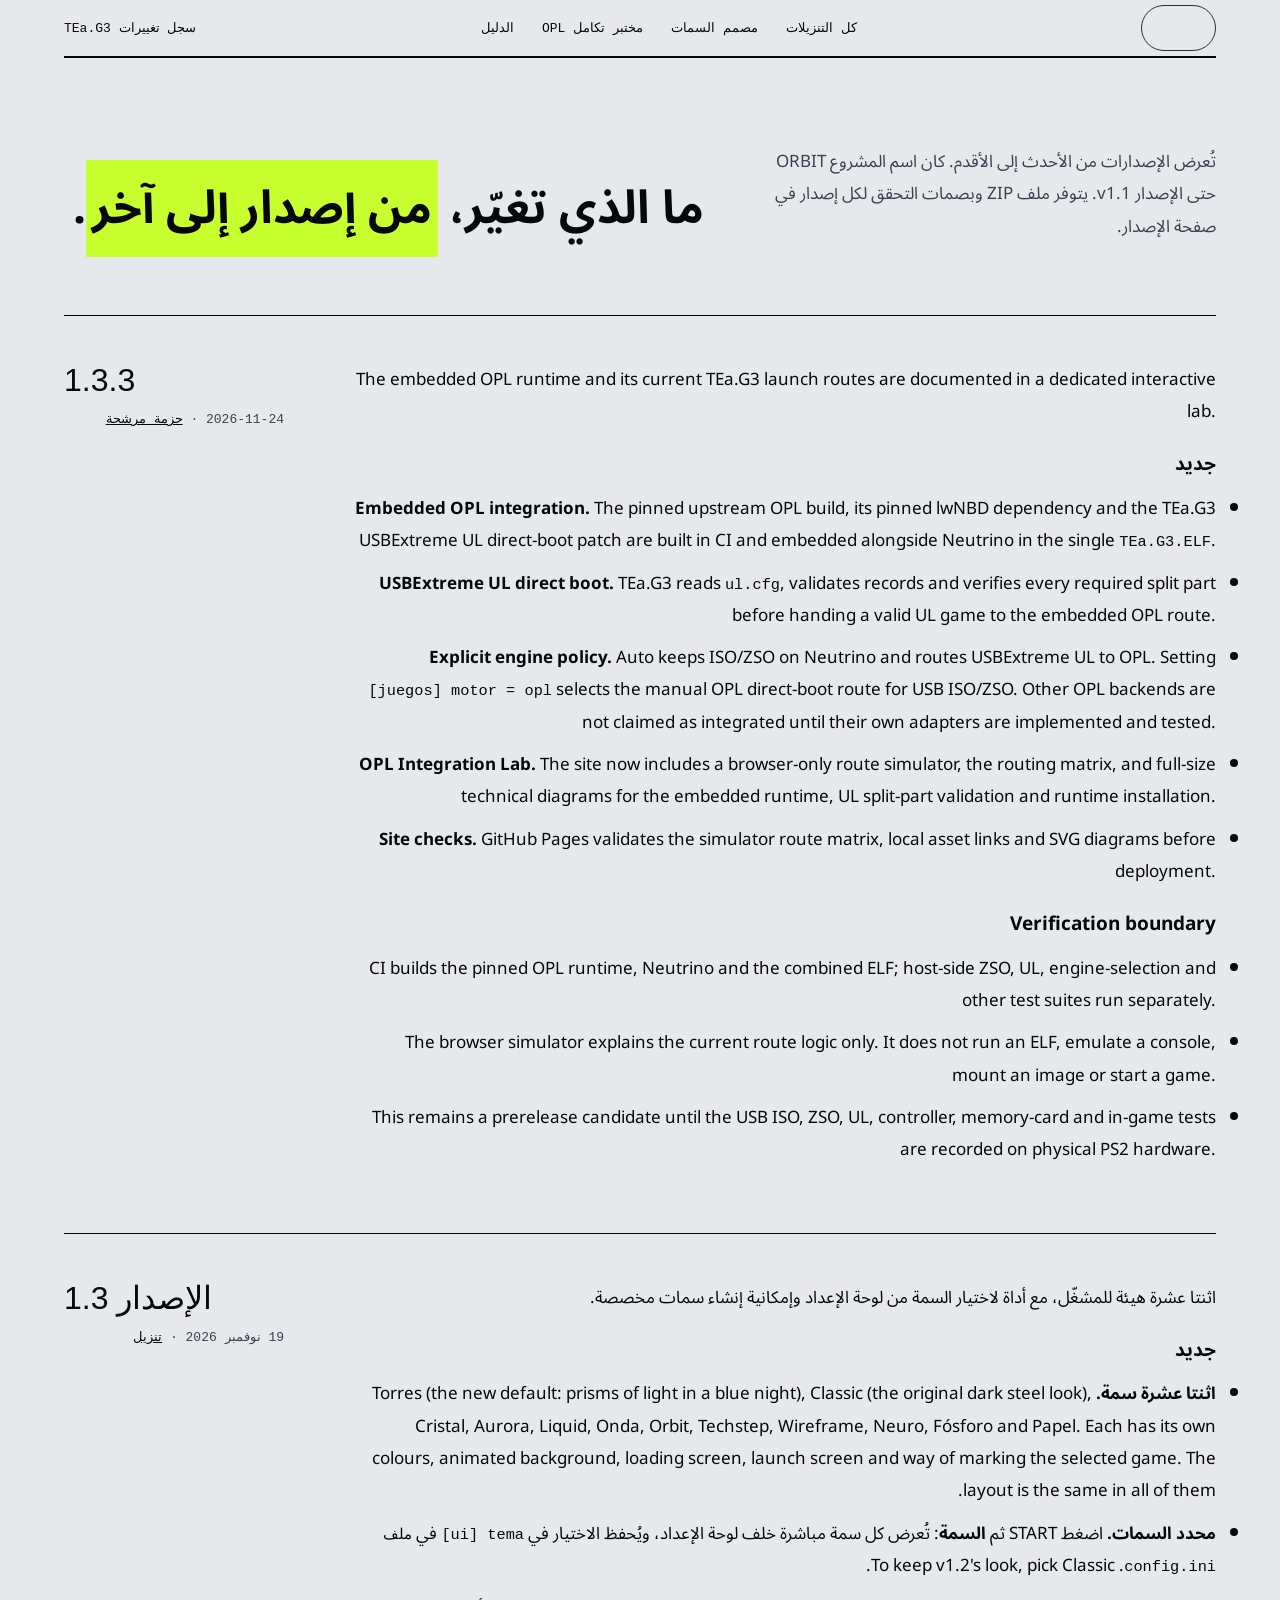
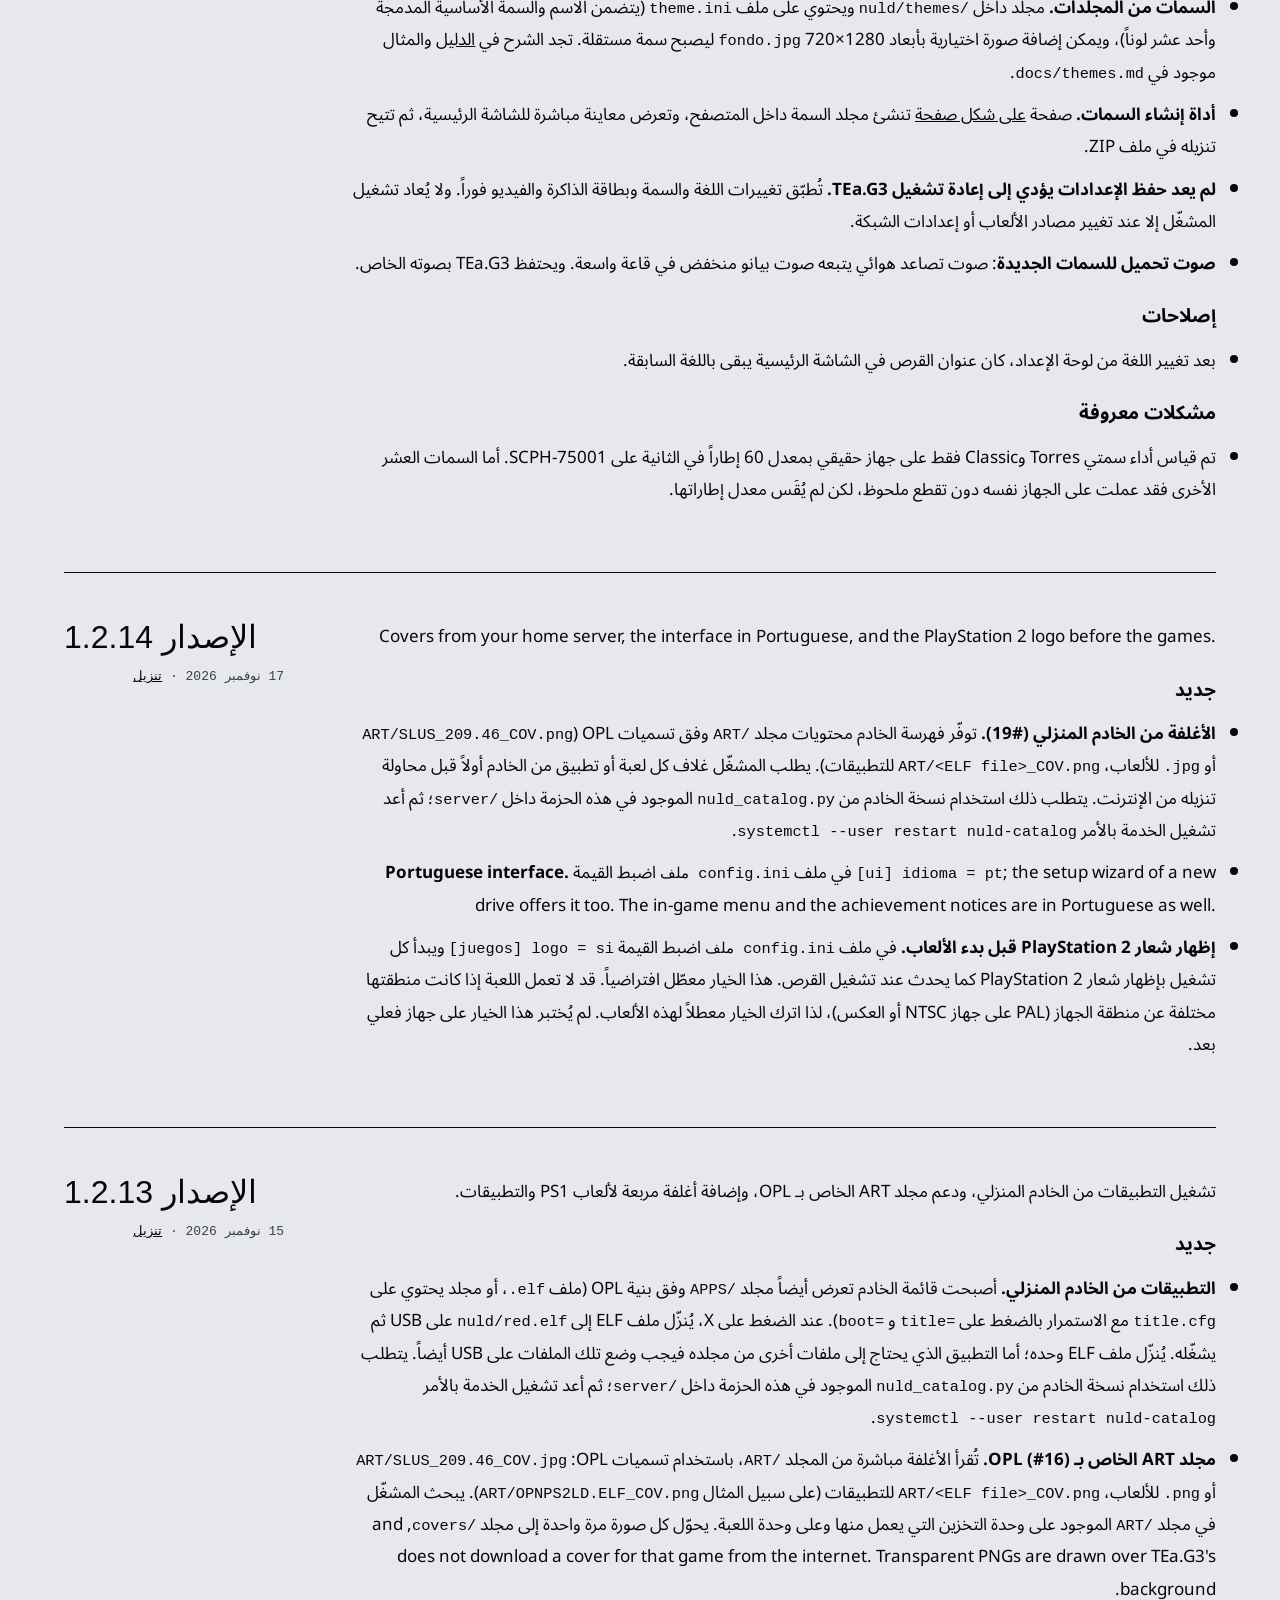
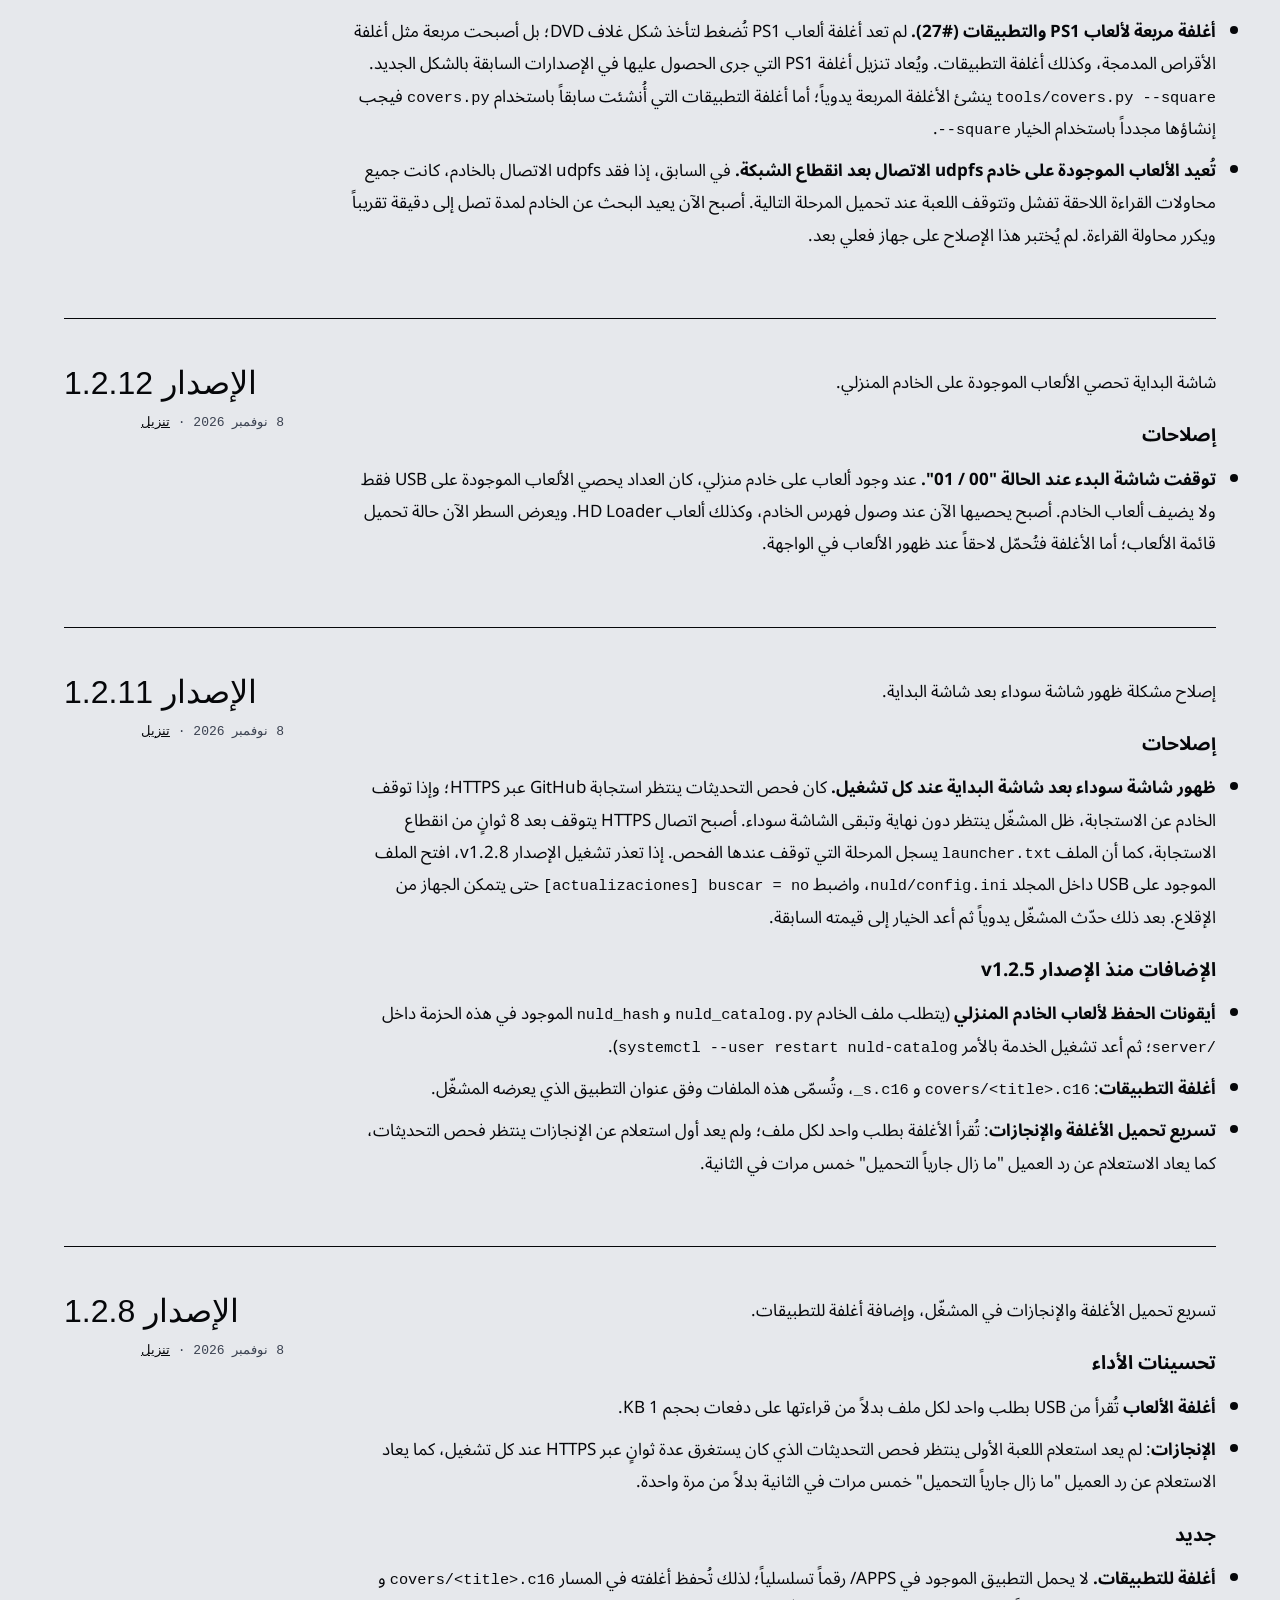
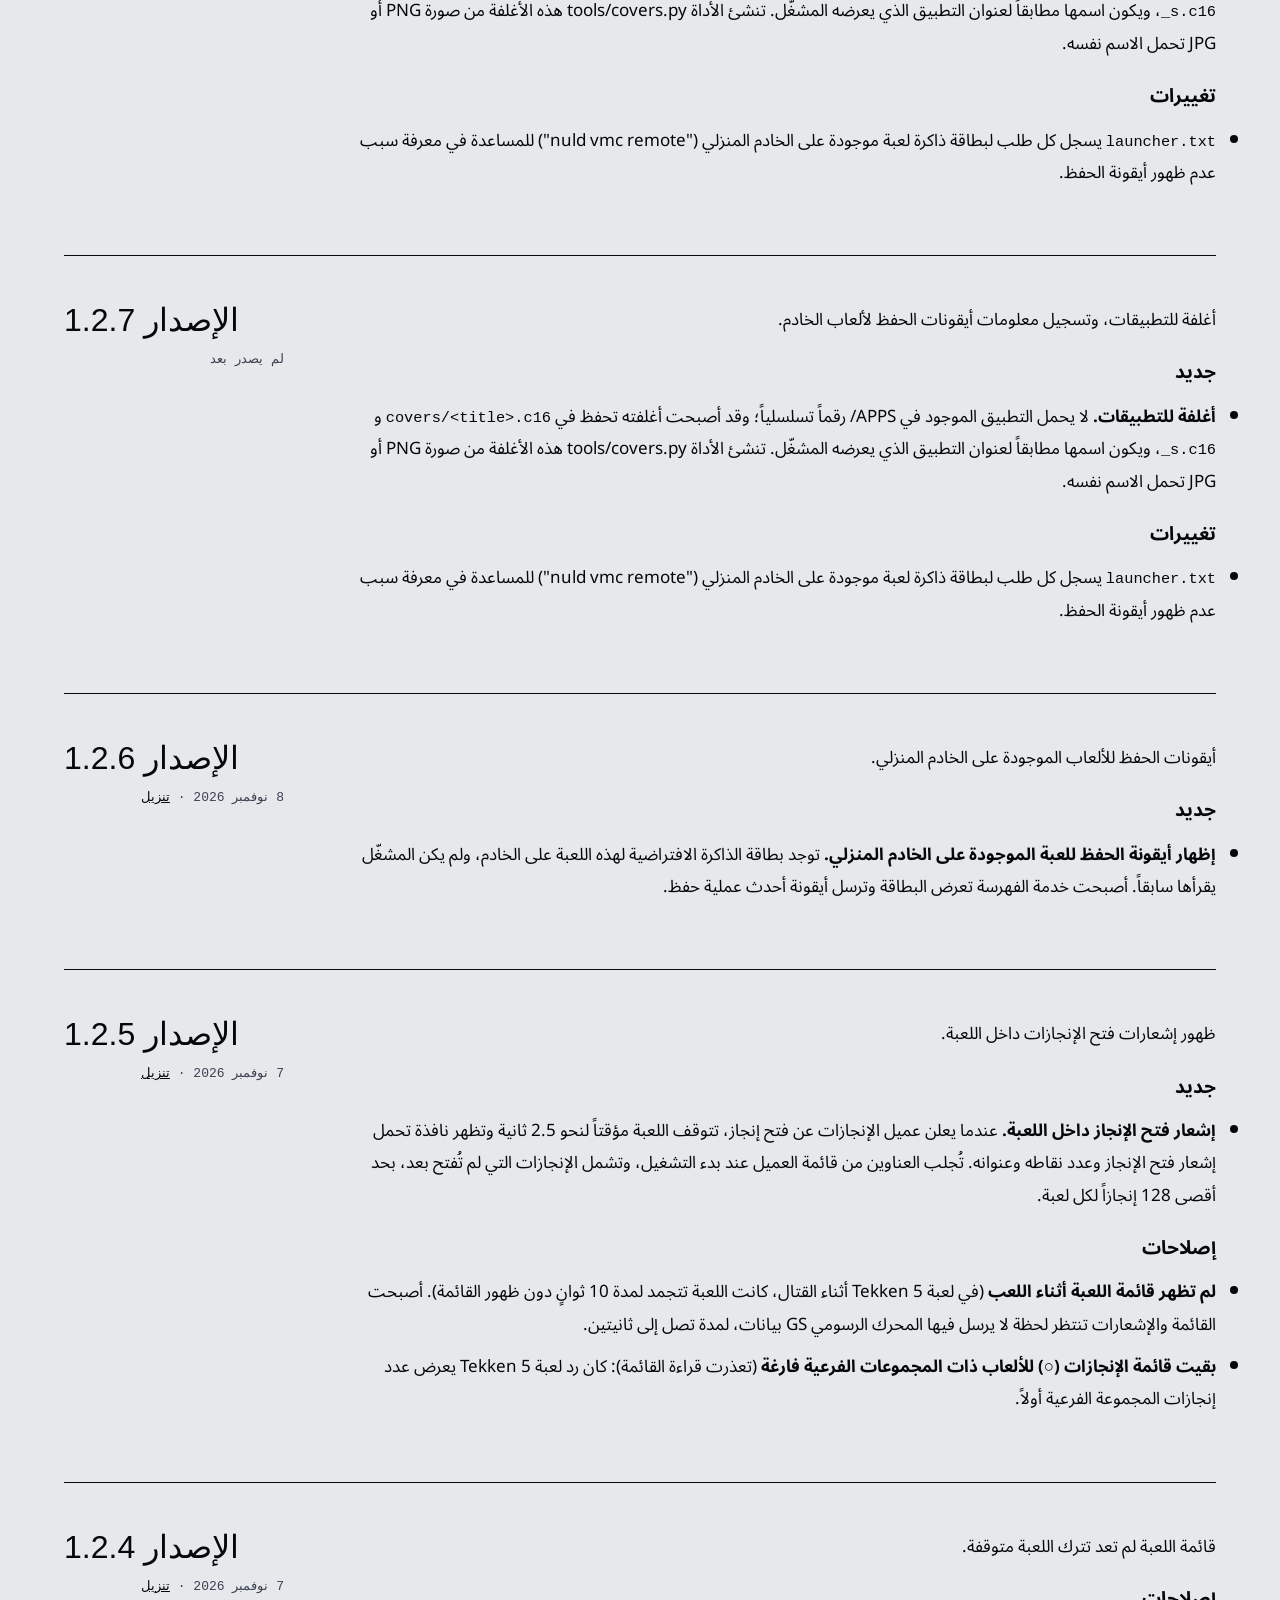
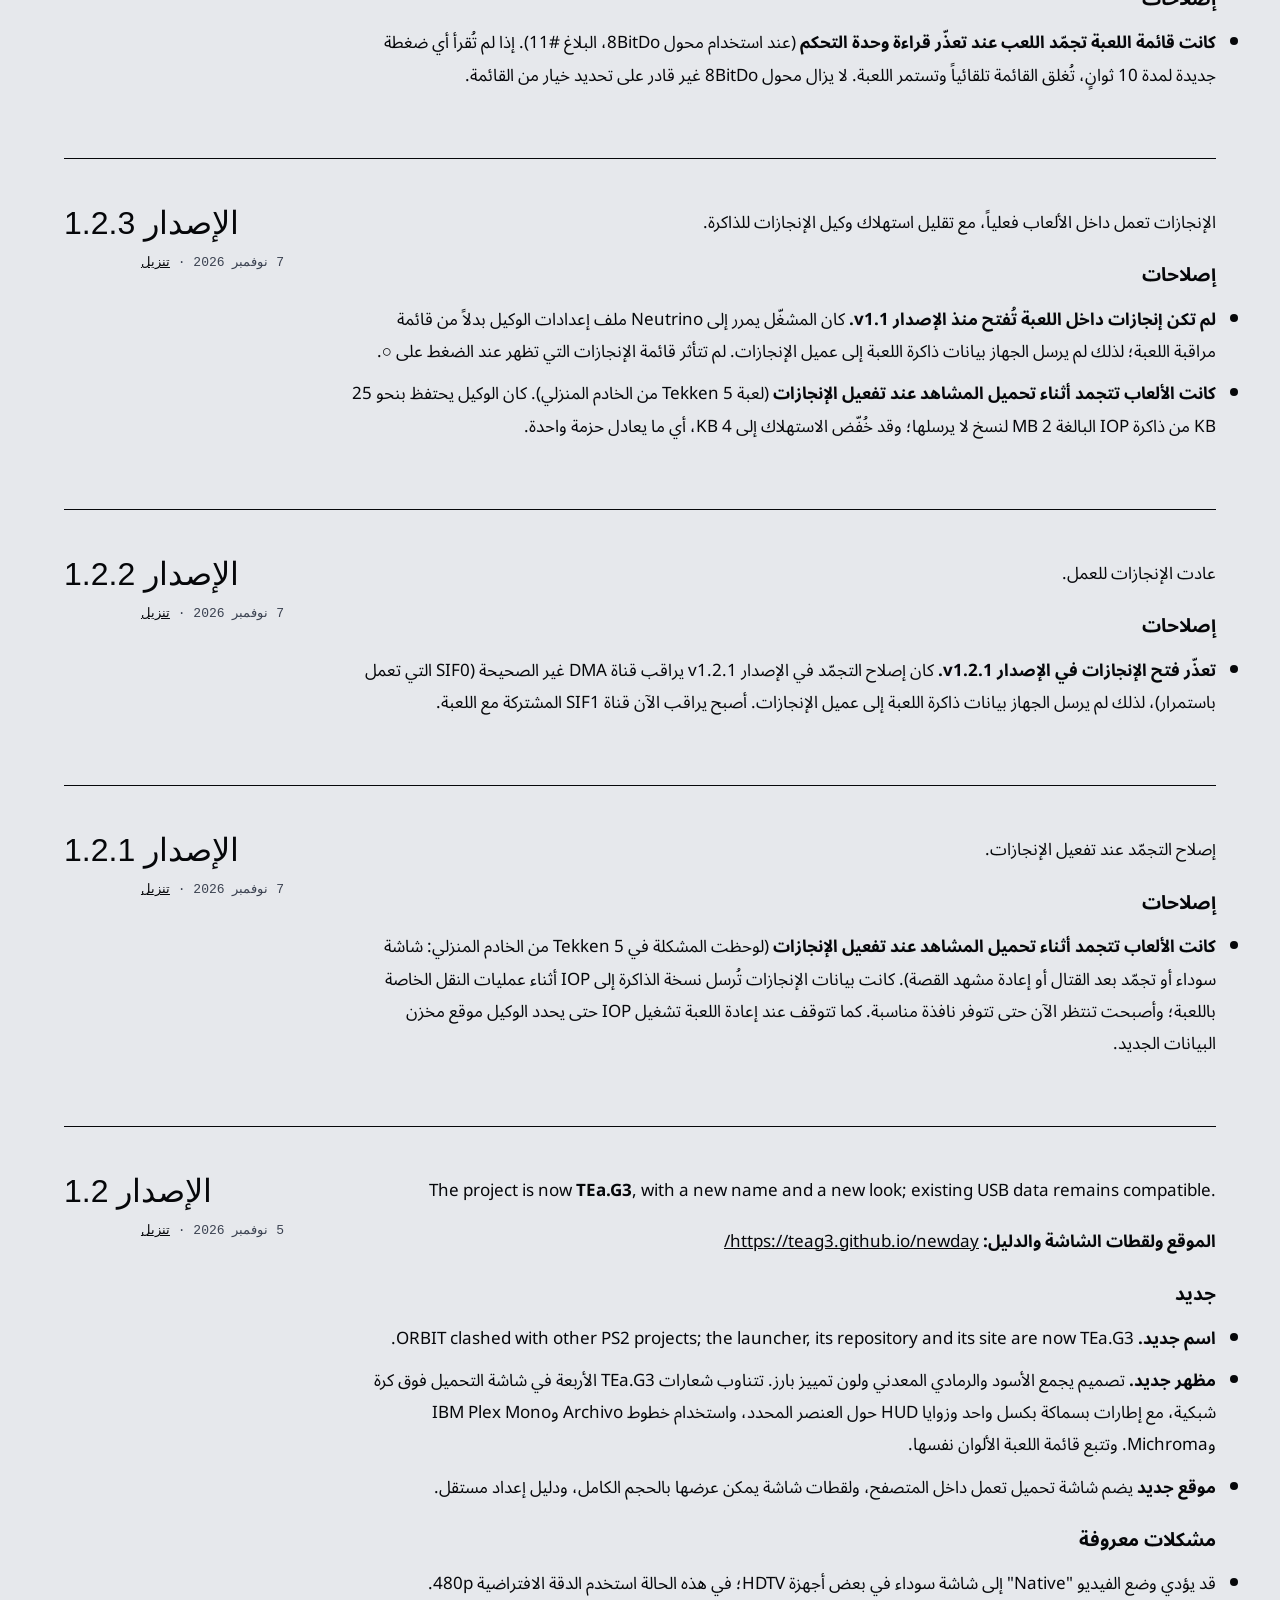
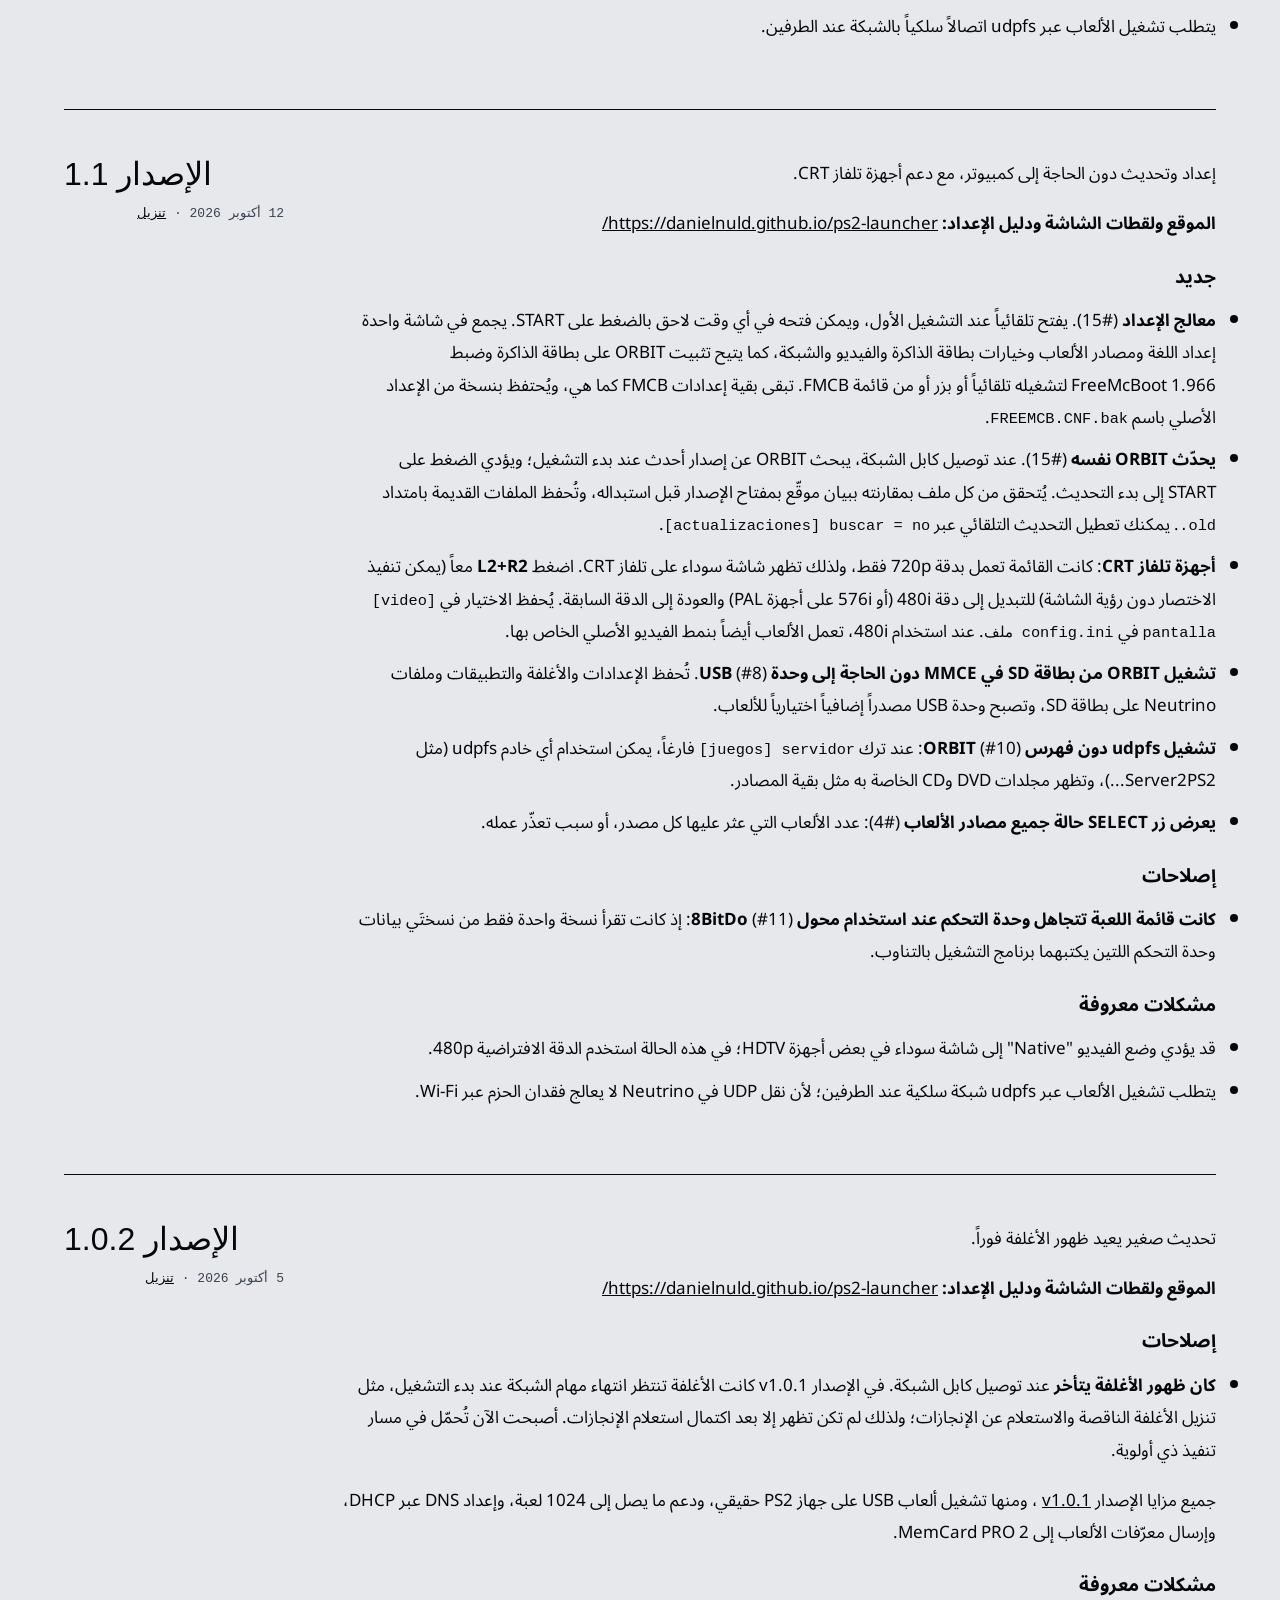
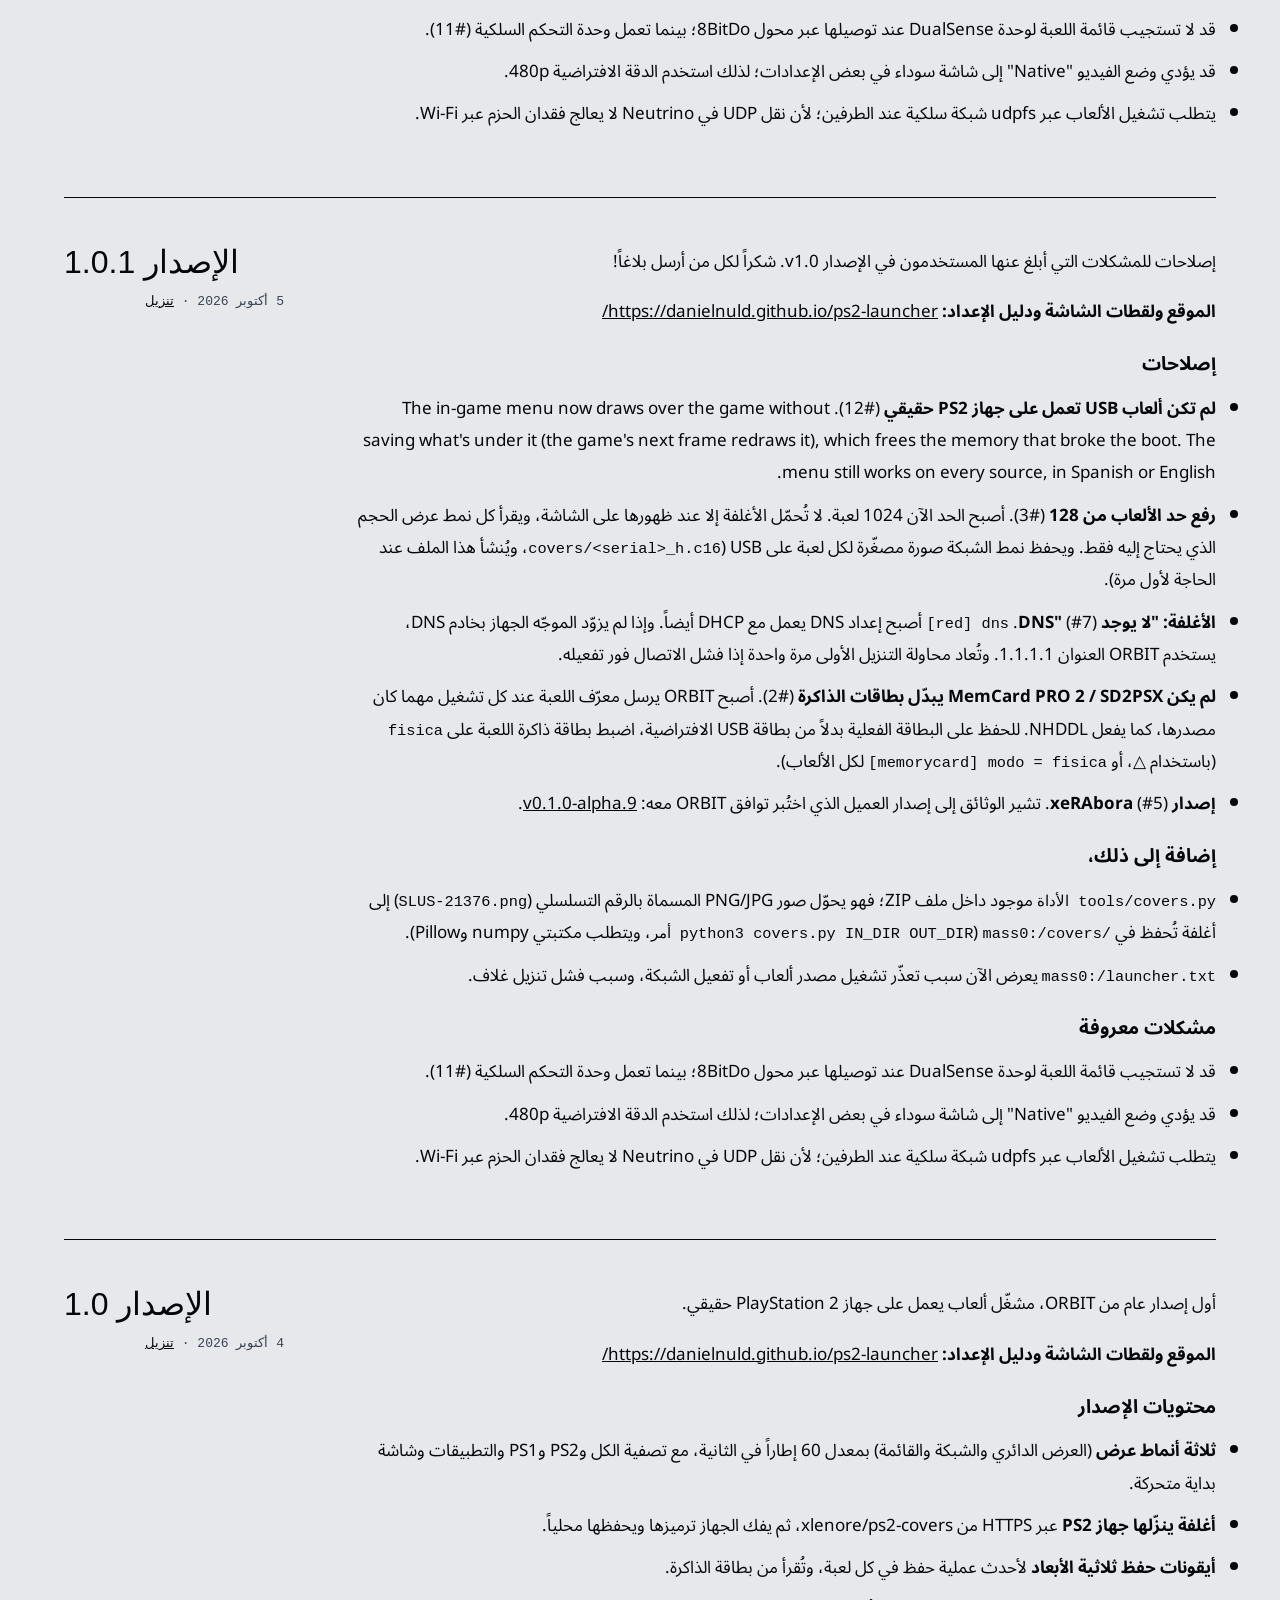
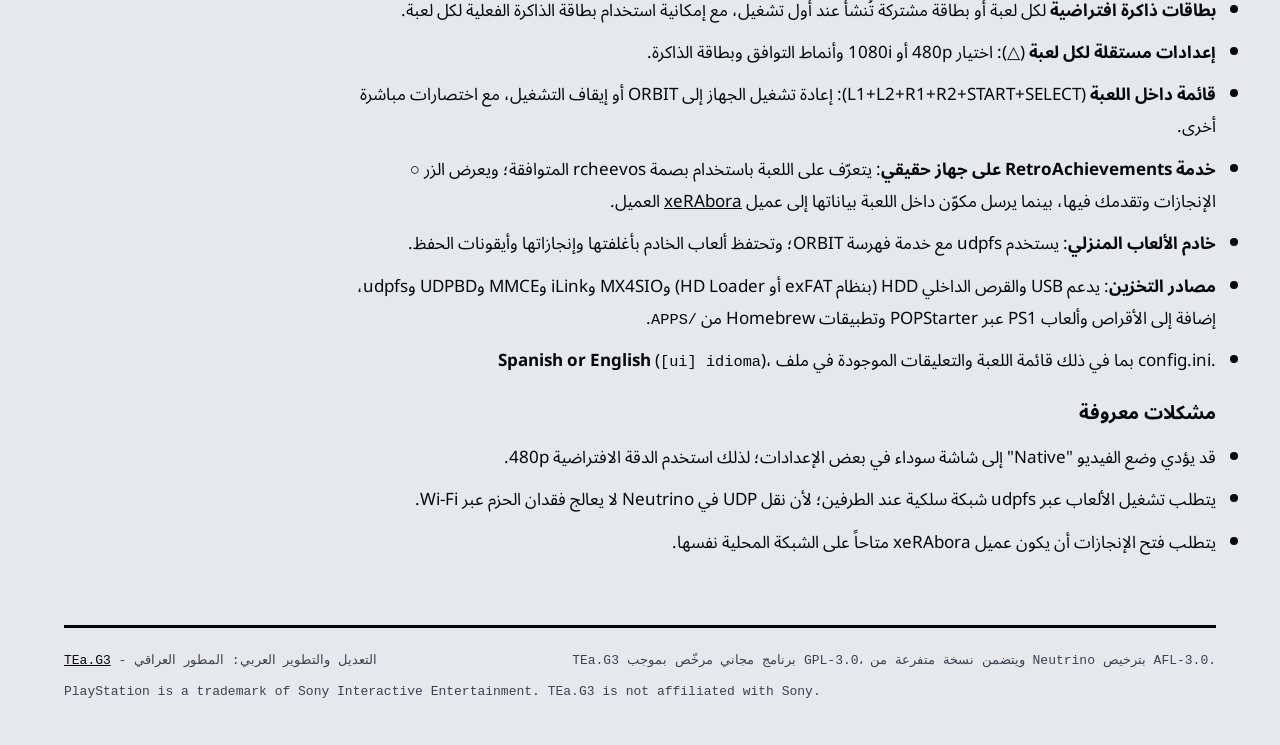
==== site/changelog.html @ 20c2b5e8 "Clarify TEa.G3 current branding in changelog" ====
<!doctype html>
<html lang="en" dir="ltr">
<head>
<meta charset="utf-8">
<meta name="viewport" content="width=device-width, initial-scale=1">
<title>TEa.G3 changelog</title>
<meta name="description" content="What changed in each version of TEa.G3, the PlayStation 2 game launcher.">
<meta name="theme-color" content="#E6E8EC">
<link rel="preload" href="fonts/archivo.woff2" as="font" type="font/woff2" crossorigin>
<link rel="preload" href="fonts/noto-sans-arabic-variable.ttf" as="font" type="font/ttf" crossorigin>
<link rel="stylesheet" href="site.css">
 <script src="i18n.js" defer></script>
</head>
<body class="paper log">
<div class="wrap">
  <nav class="runhead" aria-label="Changelog">
    <a href="./">TEa.G3 changelog</a>
    <a href="manual.html">Manual</a>
    <a href="opl-lab.html">OPL Integration Lab</a>
    <a href="themes.html">Theme maker</a>
    <a href="https://github.com/TEaG3/newday/releases">All downloads</a>
  </nav>

  <header class="cover">
    <div>
      <h1>What changed, <span class="mark">version by version</span>.</h1>
    </div>
    <p>Newest first. Called ORBIT until v1.1. Each version's zip and checksums are on its release page.</p>
  </header>

  <section class="chapter" id="v1.3.3">
    <header><b>1.3.3</b><h2 class="mono">2026-11-24 · <a href="https://github.com/TEaG3/newday/releases/tag/arabic-v1.3.3">candidate package</a></h2></header>
    <div>
      <p>The embedded OPL runtime and its current TEa.G3 launch routes are documented in a dedicated interactive lab.</p>
      <h3>New</h3>
      <ul>
        <li><b>Embedded OPL integration.</b> The pinned upstream OPL build, its pinned lwNBD dependency and the TEa.G3 USBExtreme UL direct-boot patch are built in CI and embedded alongside Neutrino in the single <code>TEa.G3.ELF</code>.</li>
        <li><b>USBExtreme UL direct boot.</b> TEa.G3 reads <code>ul.cfg</code>, validates records and verifies every required split part before handing a valid UL game to the embedded OPL route.</li>
        <li><b>Explicit engine policy.</b> Auto keeps ISO/ZSO on Neutrino and routes USBExtreme UL to OPL. Setting <code>[juegos] motor = opl</code> selects the manual OPL direct-boot route for USB ISO/ZSO. Other OPL backends are not claimed as integrated until their own adapters are implemented and tested.</li>
        <li><b>OPL Integration Lab.</b> The site now includes a browser-only route simulator, the routing matrix, and full-size technical diagrams for the embedded runtime, UL split-part validation and runtime installation.</li>
        <li><b>Site checks.</b> GitHub Pages validates the simulator route matrix, local asset links and SVG diagrams before deployment.</li>
      </ul>
      <h3>Verification boundary</h3>
      <ul>
        <li>CI builds the pinned OPL runtime, Neutrino and the combined ELF; host-side ZSO, UL, engine-selection and other test suites run separately.</li>
        <li>The browser simulator explains the current route logic only. It does not run an ELF, emulate a console, mount an image or start a game.</li>
        <li>This remains a prerelease candidate until the USB ISO, ZSO, UL, controller, memory-card and in-game tests are recorded on physical PS2 hardware.</li>
      </ul>
    </div>
  </section>

  <section class="chapter" id="v1.3">
    <header><b>1.3</b><h2 class="mono">2026-11-19 · <a href="https://github.com/TEaG3/newday/releases/tag/v1.3">download</a></h2></header>
    <div>
      <p>Themes: twelve looks for the launcher, a selector in the setup panel, and themes anybody can make.</p>
      <h3>New</h3>
      <ul><li><b>Twelve themes.</b> Torres (the new default: prisms of light in a blue night), Classic (the original dark steel look), Cristal, Aurora, Liquid, Onda, Orbit, Techstep, Wireframe, Neuro, Fósforo and Papel. Each has its own colours, animated background, loading screen, launch screen and way of marking the selected game. The layout is the same in all of them.</li><li><b>Theme selector.</b> START, then <b>Theme</b>: each theme is shown at once behind the panel. Saved as <code>[ui] tema</code> in <code>config.ini</code>. To keep v1.2's look, pick Classic.</li><li><b>Themes from folders.</b> A folder in <code>nuld/themes/</code> with a <code>theme.ini</code> (a name, a built-in theme as its base and eleven colours) and, optionally, a 1280 x 720 <code>fondo.jpg</code> is a theme of its own. The guide is in the <a href="https://teag3.github.io/newday/manual.html#themes">manual</a> and in <code>docs/themes.md</code>.</li><li><b>Theme maker.</b> A <a href="https://teag3.github.io/newday/themes.html">page</a> that builds that folder in the browser, with a live preview of the home screen, and downloads it as a zip.</li><li><b>Saving the setup no longer restarts TEa.G3.</b> Language, theme, memory card and video apply at once; it only starts again when the game sources or the network changed.</li><li><b>A loading sound for the new themes</b>: air rising and a low piano strike in a hall. TEa.G3 keeps its own.</li></ul>
      <h3>Fixed</h3>
      <ul><li>After changing the language in the setup panel, the disc's title on the home screen stayed in the old language.</li></ul>
      <h3>Known issues</h3>
      <ul><li>Only Torres and Classic have been timed on a console (60 frames per second on a SCPH-75001). The other ten ran on the same console without visible stutter, but were not timed.</li></ul>
    </div>
  </section>

  <section class="chapter" id="v1.2.14">
    <header><b>1.2.14</b><h2 class="mono">2026-11-17 · <a href="https://github.com/TEaG3/newday/releases/tag/v1.2.14">download</a></h2></header>
    <div>
      <p>Covers from your home server, the interface in Portuguese, and the PlayStation 2 logo before the games.</p>
      <h3>New</h3>
      <ul><li><b>Covers from the home server (#19).</b> The catalog serves the server's <code>ART/</code> folder, with OPL's names (<code>ART/SLUS_209.46_COV.png</code> or <code>.jpg</code> for games, <code>ART/&lt;ELF file&gt;_COV.png</code> for apps). The launcher asks the server for the cover of each of its games and apps before downloading one from the internet. Needs the server's <code>nuld_catalog.py</code> from this zip's <code>server/</code>; restart it with <code>systemctl --user restart nuld-catalog</code>.</li><li><b>Portuguese interface.</b> In <code>config.ini</code> set <code>[ui] idioma = pt</code>; the setup wizard of a new drive offers it too. The in-game menu and the achievement notices are in Portuguese as well.</li><li><b>PlayStation 2 logo before the games.</b> In <code>config.ini</code> set <code>[juegos] logo = si</code> and each game starts with the PlayStation 2 logo, as from a disc. Off by default. A game from another region than the console (PAL on an NTSC console or the reverse) may not start this way: leave it off for those. Not tested on a console yet.</li></ul>
    </div>
  </section>

  <section class="chapter" id="v1.2.13">
    <header><b>1.2.13</b><h2 class="mono">2026-11-15 · <a href="https://github.com/TEaG3/newday/releases/tag/v1.2.13">download</a></h2></header>
    <div>
      <p>Apps from your home server, OPL's ART folder, and square covers for PS1 games and apps.</p>
      <h3>New</h3>
      <ul><li><b>Apps from the home server.</b> The catalog now also lists the server's <code>APPS/</code> folder, in OPL's layout (a loose <code>.elf</code>, or a folder with <code>title.cfg</code> holding <code>title=</code> and <code>boot=</code>). Pressing X downloads the ELF to <code>nuld/red.elf</code> on the USB and runs it. Only the ELF is downloaded: an app that reads other files from its own folder still has to be on the USB. Needs the server's <code>nuld_catalog.py</code> from this zip's <code>server/</code>; restart it with <code>systemctl --user restart nuld-catalog</code>.</li><li><b>OPL's ART folder (#16).</b> Covers are read straight from <code>ART/</code>, with OPL's names: <code>ART/SLUS_209.46_COV.jpg</code> or <code>.png</code> for games, <code>ART/&lt;ELF file&gt;_COV.png</code> for apps (for example <code>ART/OPNPS2LD.ELF_COV.png</code>). The launcher looks in the <code>ART/</code> folder of its own drive and of the game's drive. It converts each image once into <code>covers/</code>, and does not download a cover for that game from the internet. Transparent PNGs are drawn over TEa.G3's background.</li><li><b>Square covers for PS1 games and apps (#27).</b> PS1 covers are no longer squashed into the DVD case shape: they are drawn square, like a CD case, and so are app covers. PS1 covers downloaded by earlier versions are downloaded again in the new shape. <code>tools/covers.py --square</code> makes square covers by hand; app covers made earlier with <code>covers.py</code> have to be made again with <code>--square</code>.</li><li><b>Games on a udpfs server reconnect after a lost link.</b> Before, once udpfs gave up on the server, every later read failed and the game crashed at its next load. Now it finds the server again (for up to about a minute) and retries the read. Not tested on a console yet.</li></ul>
    </div>
  </section>

  <section class="chapter" id="v1.2.12">
    <header><b>1.2.12</b><h2 class="mono">2026-11-08 · <a href="https://github.com/TEaG3/newday/releases/tag/v1.2.12">download</a></h2></header>
    <div>
      <p>The splash counts the games on your home server.</p>
      <h3>Fixed</h3>
      <ul><li><b>The splash stopped at "00 / 01"</b> with games on a home server: its total counted only what is on the USB, and the server's games were never added. They are now counted as the catalog arrives (and HD Loader games too). The line now reads "Cargando juegos" / "Loading games": it is the game list, covers load later as they show.</li></ul>
    </div>
  </section>

  <section class="chapter" id="v1.2.11">
    <header><b>1.2.11</b><h2 class="mono">2026-11-08 · <a href="https://github.com/TEaG3/newday/releases/tag/v1.2.11">download</a></h2></header>
    <div>
      <p>Fixes a black screen after the splash.</p>
      <h3>Fixed</h3>
      <ul><li><b>Black screen after the splash, at every boot.</b> The update check waits for GitHub over HTTPS; when a server went quiet the launcher waited forever (the network library here ignores the 15-second limit the code asked for), and the screen stayed black. HTTPS reads now give up after 8 seconds of silence, and <code>launcher.txt</code> says where the check stopped. If you are stuck on v1.2.8: on the USB, in <code>nuld/config.ini</code>, set <code>[actualizaciones] buscar = no</code> to boot, update by hand, then set it back.</li></ul>
      <h3>New since v1.2.5</h3>
      <ul><li><b>Save icons for the games on your home server</b> (needs the server's <code>nuld_catalog.py</code> and <code>nuld_hash</code> from this zip's <code>server/</code>; restart it with <code>systemctl --user restart nuld-catalog</code>).</li><li><b>Covers for apps</b>: <code>covers/&lt;title&gt;.c16</code> and <code>_s.c16</code>, named after the title the launcher shows.</li><li><b>Faster covers and achievements</b>: covers read in one request per file; the first achievements query no longer waits for the update check; the client's "still loading" answer is asked again 5 times a second.</li></ul>
    </div>
  </section>

  <section class="chapter" id="v1.2.8">
    <header><b>1.2.8</b><h2 class="mono">2026-11-08 · <a href="https://github.com/TEaG3/newday/releases/tag/v1.2.8">download</a></h2></header>
    <div>
      <p>Faster covers and achievements in the launcher, covers for apps.</p>
      <h3>Faster</h3>
      <ul><li><b>Covers</b> are read from the USB in one request per file instead of 1 KB at a time.</li><li><b>Achievements</b>: the first game's query no longer waits for the update check (seconds of HTTPS at every boot), and the client's "still loading" answer is asked again 5 times a second instead of once.</li></ul>
      <h3>New</h3>
      <ul><li><b>Covers for apps.</b> An app (APPS/) has no serial: its covers are <code>covers/&lt;title&gt;.c16</code> and <code>_s.c16</code>, named after the title the launcher shows (tools/covers.py makes them from a PNG or JPG with that name).</li></ul>
      <h3>Changed</h3>
      <ul><li><code>launcher.txt</code> logs each request for a home-server game's memory card ("nuld vmc remote"), to find why its save icon does not show yet.</li></ul>
    </div>
  </section>

  <section class="chapter" id="v1.2.7">
    <header><b>1.2.7</b><h2 class="mono">not released yet</h2></header>
    <div>
      <p>Covers for apps, and a log line for the save icons of server games.</p>
      <h3>New</h3>
      <ul><li><b>Covers for apps.</b> An app (APPS/) has no serial: its covers are now <code>covers/&lt;title&gt;.c16</code> and <code>_s.c16</code>, named after the title the launcher shows (tools/covers.py makes them from a PNG or JPG with that name).</li></ul>
      <h3>Changed</h3>
      <ul><li><code>launcher.txt</code> logs each request for a home-server game's memory card ("nuld vmc remote"), to find why its save icon does not show yet.</li></ul>
    </div>
  </section>

  <section class="chapter" id="v1.2.6">
    <header><b>1.2.6</b><h2 class="mono">2026-11-08 · <a href="https://github.com/TEaG3/newday/releases/tag/v1.2.6">download</a></h2></header>
    <div>
      <p>Save icons for the games on your home server.</p>
      <h3>New</h3>
      <ul><li><b>The save icon of a game from the home server.</b> Its virtual memory card lives on the server, which the launcher never read: the catalog service now lists the card and hands over the newest save's icon.</li></ul>
    </div>
  </section>

  <section class="chapter" id="v1.2.5">
    <header><b>1.2.5</b><h2 class="mono">2026-11-07 · <a href="https://github.com/TEaG3/newday/releases/tag/v1.2.5">download</a></h2></header>
    <div>
      <p>Achievement unlocks show up in the game.</p>
      <h3>New</h3>
      <ul><li><b>Unlock notice in the game.</b> When the achievements client announces an unlock, the game pauses for about 2.5 seconds under a box with "LOGRO DESBLOQUEADO  5 PTS" (or "ACHIEVEMENT UNLOCKED") and the achievement's title. The titles come from the client's list at launch (the ones still to earn, up to 128 per game).</li></ul>
      <h3>Fixed</h3>
      <ul><li><b>The in-game menu did not show during gameplay</b> (Tekken 5 in a fight: the game froze for 10 s, no box). The menu, and now the notice, wait for a moment when the game is not sending anything to the GS (up to 2 s).</li><li><b>The achievements list (○) of games with subsets stayed empty</b> ("could not read the list"): Tekken 5's answer names the subset's achievement count first.</li></ul>
    </div>
  </section>

  <section class="chapter" id="v1.2.4">
    <header><b>1.2.4</b><h2 class="mono">2026-11-07 · <a href="https://github.com/TEaG3/newday/releases/tag/v1.2.4">download</a></h2></header>
    <div>
      <p>The in-game menu can no longer leave a game frozen.</p>
      <h3>Fixed</h3>
      <ul><li><b>The in-game menu froze the game when the pad was not read</b> (an 8BitDo adapter, #11). With no new press for 10 seconds the menu now closes by itself and the game goes on. The 8BitDo still cannot pick an option in the menu.</li></ul>
    </div>
  </section>

  <section class="chapter" id="v1.2.3">
    <header><b>1.2.3</b><h2 class="mono">2026-11-07 · <a href="https://github.com/TEaG3/newday/releases/tag/v1.2.3">download</a></h2></header>
    <div>
      <p>Achievements inside games, for real this time, and a lighter agent.</p>
      <h3>Fixed</h3>
      <ul><li><b>In-game achievements never unlocked since v1.1.</b> The launcher handed Neutrino the agent's config file instead of the game's watch list, so the console never sent the game's memory to the achievements client. The list of achievements on ○ was not affected.</li><li><b>Games froze at scene loads with achievements on</b> (Tekken 5 from the home server). The agent kept about 25 KB of the IOP's 2 MB for snapshots it never sends; it now keeps 4 KB, one packet's worth.</li></ul>
    </div>
  </section>

  <section class="chapter" id="v1.2.2">
    <header><b>1.2.2</b><h2 class="mono">2026-11-07 · <a href="https://github.com/TEaG3/newday/releases/tag/v1.2.2">download</a></h2></header>
    <div>
      <p>Achievements work again.</p>
      <h3>Fixed</h3>
      <ul><li><b>No achievements unlocked in v1.2.1.</b> v1.2.1's freeze fix checked the wrong DMA channel (SIF0, which is always running), so the console never sent the game's memory to the achievements client. It now checks SIF1, the channel it shares with the game.</li></ul>
    </div>
  </section>

  <section class="chapter" id="v1.2.1">
    <header><b>1.2.1</b><h2 class="mono">2026-11-07 · <a href="https://github.com/TEaG3/newday/releases/tag/v1.2.1">download</a></h2></header>
    <div>
      <p>Fix for a freeze with achievements on.</p>
      <h3>Fixed</h3>
      <ul><li><b>Games froze at scene loads with achievements on</b> (seen in Tekken 5 from the home server: black or frozen picture after a fight or a Story mode replay). The achievements telemetry sent its snapshot to the IOP in the middle of the game's own transfers; it now waits for a free frame. It also stops when the game reboots the IOP, until the agent says where its new buffer is.</li></ul>
    </div>
  </section>

  <section class="chapter" id="v1.2">
    <header><b>1.2</b><h2 class="mono">2026-11-05 · <a href="https://github.com/TEaG3/newday/releases/tag/v1.2">download</a></h2></header>
    <div>
      <p>The project is now <b>TEa.G3</b>, with a new name and a new look; existing USB data remains compatible.</p>
      <p><b>Website, screenshots, manual:</b> <a href="https://teag3.github.io/newday/">https://teag3.github.io/newday/</a></p>
      <h3>New</h3>
      <ul><li><b>A new name.</b> ORBIT clashed with other PS2 projects; the launcher, its repository and its site are now TEa.G3.</li><li><b>A new look.</b> Black, steel and one acid accent: a loading screen with the four TEa.G3 logos taking turns over a wire sphere, 1 px frames and HUD corners on the selection, and the Archivo, IBM Plex Mono and Michroma typefaces. The in-game menu follows the same palette.</li><li><b>A new website</b> with the loading screen running in the browser, every screenshot in a full-size viewer, and the setup guide as a manual of its own.</li></ul>
      <h3>Known issues</h3>
      <ul><li>"Native" video mode can give a black screen on some HDTV setups: there, keep the default 480p.</li><li>Loading over udpfs needs a wired network on both ends.</li></ul>
    </div>
  </section>

  <section class="chapter" id="v1.1">
    <header><b>1.1</b><h2 class="mono">2026-10-12 · <a href="https://github.com/TEaG3/newday/releases/tag/v1.1">download</a></h2></header>
    <div>
      <p>Setup without a PC, updates without a PC, and CRT TVs.</p>
      <p><b>Website, screenshots, setup guide:</b> <a href="https://danielnuld.github.io/ps2-launcher/">https://danielnuld.github.io/ps2-launcher/</a></p>
      <h3>New</h3>
      <ul><li><b>Setup wizard</b> (#15). It opens by itself on the first boot, and with START any time after. In one screen: language, game sources (checkboxes), memory card mode, video, network, and installing ORBIT on a memory card with FreeMcBoot 1.966 set to start it (autoboot, a button, or an item in FMCB's menu). FMCB's other settings stay as they were, and its original config is kept as <code>FREEMCB.CNF.bak</code>.</li><li><b>ORBIT updates itself</b> (#15). With the network cable in, ORBIT checks for a newer release at boot; START opens the update. Every file is checked against a manifest signed with the release key before anything is replaced, and the old files are kept as <code>.old</code>. Turn it off with <code>[actualizaciones] buscar = no</code>.</li><li><b>CRT TVs</b>: the menu was 720p only, which a CRT shows as a black screen. Press <b>L2+R2</b> together (it works blind) to switch the menu to 480i (576i on PAL consoles) and back; it is saved as <code>[video] pantalla</code> in <code>config.ini</code>. In 480i the games default to their native video mode too.</li><li><b>Run ORBIT from an MMCE SD card, no USB drive needed</b> (#8). Settings, covers, apps and Neutrino live on the SD card; a USB drive becomes an optional extra game source.</li><li><b>udpfs without ORBIT's catalog</b> (#10): with <code>[juegos] servidor</code> empty, any udpfs server (Server2PS2...) works, and its DVD/CD folders are listed like any other source.</li><li><b>SELECT shows every game source's status</b> (#4): how many games each one found, or why it failed.</li></ul>
      <h3>Fixed</h3>
      <ul><li><b>The in-game menu ignored the controller on an 8BitDo adapter</b> (#11): it read only one of the two copies of the pad data that the driver writes in turn.</li></ul>
      <h3>Known issues</h3>
      <ul><li>"Native" video mode can give a black screen on some HDTV setups: there, keep the default 480p.</li><li>Loading over udpfs needs a wired network on both ends; Neutrino's UDP transport does not recover from WiFi packet loss.</li></ul>
    </div>
  </section>

  <section class="chapter" id="v1.0.2">
    <header><b>1.0.2</b><h2 class="mono">2026-10-05 · <a href="https://github.com/TEaG3/newday/releases/tag/v1.0.2">download</a></h2></header>
    <div>
      <p>A small one: covers show up right away again.</p>
      <p><b>Website, screenshots, setup guide:</b> <a href="https://danielnuld.github.io/ps2-launcher/">https://danielnuld.github.io/ps2-launcher/</a></p>
      <h3>Fixed</h3>
      <ul><li><b>Covers took a long time to appear</b> with the network cable in. In v1.0.1 the covers on screen waited for the launcher's network work at boot (downloading missing covers, asking about achievements), so they could show up only when the achievements chip did. The thread that loads them now goes first.</li></ul>
      <p>Everything from <a href="https://github.com/danielnuld/ps2-launcher/releases/tag/v1.0.1">v1.0.1</a> is in here too: USB games booting on a real PS2, up to 1024 games, DNS with DHCP, MemCard PRO 2 game IDs.</p>
      <h3>Known issues</h3>
      <ul><li>The in-game menu doesn't react to a DualSense on an 8BitDo adapter; a wired controller works (#11).</li><li>"Native" video mode can give a black screen on some setups: keep the default 480p.</li><li>Loading over udpfs needs a wired network on both ends; Neutrino's UDP transport does not recover from WiFi packet loss.</li></ul>
    </div>
  </section>

  <section class="chapter" id="v1.0.1">
    <header><b>1.0.1</b><h2 class="mono">2026-10-05 · <a href="https://github.com/TEaG3/newday/releases/tag/v1.0.1">download</a></h2></header>
    <div>
      <p>Fixes for what people found in v1.0. Thanks to everyone who opened an issue!</p>
      <p><b>Website, screenshots, setup guide:</b> <a href="https://danielnuld.github.io/ps2-launcher/">https://danielnuld.github.io/ps2-launcher/</a></p>
      <h3>Fixed</h3>
      <ul><li><b>USB games didn't boot on a real PS2</b> (#12). The in-game menu now draws over the game without saving what's under it (the game's next frame redraws it), which frees the memory that broke the boot. The menu still works on every source, in Spanish or English.</li><li><b>128 game limit</b> (#3). Now 1024. Covers are loaded only while they're on screen, and each view reads just the size it draws; the grid keeps a small thumbnail per game on the USB (<code>covers/&lt;serial&gt;_h.c16</code>, made the first time).</li><li><b>Covers: "No DNS"</b> (#7). <code>[red] dns</code> now works with DHCP too, and if the router gives no DNS server ORBIT uses 1.1.1.1. The first download retries once if the connection fails right after the network comes up.</li><li><b>MemCard PRO 2 / SD2PSX didn't switch cards</b> (#2). ORBIT now sends the game ID on every launch, whatever the game's source, as NHDDL does. To save on the card instead of the USB's virtual one, set the game's memory card to <code>fisica</code> (△, or <code>[memorycard] modo = fisica</code> for every game).</li><li><b>xeRAbora version</b> (#5). The docs point to the client release ORBIT is tested with: <a href="https://github.com/hacan359/xerabora/releases/tag/v0.1.0-alpha.9">v0.1.0-alpha.9</a>.</li></ul>
      <h3>Also</h3>
      <ul><li><code>tools/covers.py</code> is in the zip: it turns PNG/JPG files named by serial (<code>SLUS-21376.png</code>) into covers for <code>mass0:/covers/</code> (<code>python3 covers.py IN_DIR OUT_DIR</code>, needs numpy and Pillow).</li><li><code>mass0:/launcher.txt</code> now says why a game source or the network did not come up, and why a cover download failed.</li></ul>
      <h3>Known issues</h3>
      <ul><li>The in-game menu doesn't react to a DualSense on an 8BitDo adapter; a wired controller works (#11).</li><li>"Native" video mode can give a black screen on some setups: keep the default 480p.</li><li>Loading over udpfs needs a wired network on both ends; Neutrino's UDP transport does not recover from WiFi packet loss.</li></ul>
    </div>
  </section>

  <section class="chapter" id="v1.0">
    <header><b>1.0</b><h2 class="mono">2026-10-04 · <a href="https://github.com/TEaG3/newday/releases/tag/v1.0">download</a></h2></header>
    <div>
      <p>ORBIT's first public release: a game launcher for a real PlayStation 2.</p>
      <p><b>Website, screenshots, setup guide:</b> <a href="https://danielnuld.github.io/ps2-launcher/">https://danielnuld.github.io/ps2-launcher/</a></p>
      <h3>What's in it</h3>
      <ul><li><b>Three views</b> (carousel, grid, list) at 60 fps, filters All / PS2 / PS1 / Apps, animated splash.</li><li><b>Covers downloaded by the PS2</b> over HTTPS (xlenore/ps2-covers), decoded and saved on the console.</li><li><b>3D save icons</b> of each game's newest save, read from the memory card.</li><li><b>Virtual memory cards</b> per game or shared, created on first play; or the physical card, per game.</li><li><b>Per-game options</b> (△): 480p / 1080i, compatibility modes, memory card.</li><li><b>In-game menu</b> (L1+L2+R1+R2+START+SELECT): restart into ORBIT or power off; direct combos too.</li><li><b>RetroAchievements on real hardware</b>: rcheevos-compatible game hash, ○ lists the achievements with your progress, and an agent inside the game feeds the <a href="https://github.com/hacan359/xerabora">xeRAbora</a> client.</li><li><b>Home game server</b>: udpfs + ORBIT's catalog service; server games keep covers, achievements and save icons.</li><li><b>Sources</b>: USB, internal HDD (exFAT, HD Loader), MX4SIO, iLink, MMCE, UDPBD, udpfs; discs, PS1 (POPStarter), homebrew from <code>APPS/</code>.</li><li><b>Spanish or English</b> (<code>[ui] idioma</code>), including the in-game menu and config.ini's comments.</li></ul>
      <h3>Known issues</h3>
      <ul><li>"Native" video mode can give a black screen on some setups: keep the default 480p.</li><li>Loading over udpfs needs a wired network on both ends; Neutrino's UDP transport does not recover from WiFi packet loss.</li><li>Achievement unlocks depend on the xeRAbora client being reachable on the same network.</li></ul>
    </div>
  </section>
  <footer class="site">
    <span>التعديل والتطوير العربي: المطور العراقي - <a href="https://github.com/TEaG3" rel="noopener">TEa.G3</a></span>
    <span>TEa.G3 is free software under GPL-3.0 and ships a fork of Neutrino (AFL-3.0).</span>
    <span>PlayStation is a trademark of Sony Interactive Entertainment. TEa.G3 is not affiliated with Sony.</span>
  </footer>
</div>
</body>
</html>
---- site/site.css ----
@font-face {
  font-family: "Noto Sans Arabic";
  src: url("fonts/noto-sans-arabic-variable.ttf") format("truetype");
  font-style: normal;
  font-weight: 100 900;
  font-display: swap;
}

/* NULD website: the launcher's palette and type (the canvas "NULD — identidad"). Fonts are served from fonts/
   (SIL OFL 1.1, licences beside them), nothing is loaded from other sites but GitHub's API (release.js). */
@font-face { font-family: Archivo; src: url(fonts/archivo.woff2) format("woff2"); font-weight: 400 800; font-stretch: 100% 125%; font-display: swap; }
@font-face { font-family: "IBM Plex Mono"; src: url(fonts/ibm-plex-mono-400.woff2) format("woff2"); font-weight: 400; font-display: swap; }
@font-face { font-family: "IBM Plex Mono"; src: url(fonts/ibm-plex-mono-500.woff2) format("woff2"); font-weight: 500; font-display: swap; }
@font-face { font-family: Michroma; src: url(fonts/michroma.woff2) format("woff2"); font-display: swap; }

:root {
  --bg: #06070A; --panel: #0C0E12; --steel: #1A1D23; --edge: #2A303A; --edge2: #3A4150;
  --mist: #8A919C; --text2: #A9B0BA; --fg: #E6E8EC; --acid: #C8FF2E;
  --mono: "IBM Plex Mono", ui-monospace, monospace;
}
* { box-sizing: border-box; }
[hidden] { display: none !important; }
html { scroll-behavior: smooth; }
body { margin: 0; background: var(--bg); color: var(--fg); font: 17px/1.6 Archivo, system-ui, sans-serif; transition: background-color .4s, color .4s; }
a { color: var(--fg); }
a:hover { color: var(--acid); }
:focus-visible { outline: 2px solid var(--acid); outline-offset: 3px; }
img { max-width: 100%; height: auto; }
code { font-family: var(--mono); font-size: .9em; }
.wrap { max-width: 1200px; margin: 0 auto; padding-inline: 24px; }
.mono { font-family: var(--mono); }
.dim { color: var(--text2); }
.mist { color: var(--mist); }
.acid { color: var(--acid); }

/* nav */
.nav { border-bottom: 1px solid var(--steel); }
.nav .wrap { display: flex; flex-wrap: wrap; align-items: center; gap: 0 28px; min-height: 64px; }
.brand { display: flex; align-items: center; gap: 12px; text-decoration: none; margin-right: auto; padding: 12px 0; }
.brand circle { stroke: var(--fg); }
.brand line { stroke: var(--acid); }
.brand span { font-family: Michroma, sans-serif; font-size: 17px; letter-spacing: .06em; }
.nav a:not(.brand):not(.btn) { color: var(--text2); text-decoration: none; font-size: 15px; padding: 12px 0; }
.nav a:not(.brand):not(.btn):hover, .nav a[aria-current] { color: var(--fg); }

/* buttons */
.btn { display: inline-flex; align-items: center; min-height: 48px; padding: 12px 22px; text-decoration: none; font-weight: 700; border: 1px solid var(--edge2); color: var(--fg); }
button.btn { background: none; font-family: inherit; cursor: pointer; }
.btn.small { font-weight: 500; }
.btn.solid { background: var(--acid); border-color: var(--acid); color: var(--bg); }
.btn.solid:hover { color: var(--bg); filter: brightness(1.12); }
.btn.small { min-height: 40px; padding: 8px 14px; font: 500 14px var(--mono); }
.btns { display: flex; flex-wrap: wrap; gap: 12px; }

/* type */
h1, h2, h3 { font-stretch: 125%; line-height: 1.08; }
h1 { margin: 0; font-weight: 700; font-size: clamp(34px, 4.4vw, 58px); letter-spacing: -.01em; }
h2 { margin: 0 0 12px; font-weight: 700; font-size: clamp(30px, 3vw, 38px); }
section { padding-top: 120px; }
.lead { margin: 0 0 32px; color: var(--text2); max-width: 680px; }

/* hero */
.hero { padding-top: 72px; }
.hero-top { display: flex; flex-wrap: wrap; gap: 28px 56px; align-items: flex-end; margin-bottom: 48px; }
.hero-top h1 { flex: 2 1 560px; }
.hero-top > div { flex: 1 1 320px; }
.hero-top p { margin: 0 0 24px; color: var(--text2); }
.screen { border: 1px solid var(--edge); background: var(--bg); }
.screen canvas { display: block; width: 100%; aspect-ratio: 16 / 9; }
.caption { display: flex; flex-wrap: wrap; gap: 8px 32px; padding-top: 14px; font: 13px var(--mono); color: var(--mist); }
.caption > :first-child { margin-right: auto; }

/* ruled table */
.rules { width: 100%; border-collapse: collapse; }
.scroll { overflow-x: auto; }
.rules td, .rules th { border-top: 1px solid var(--edge); padding: 20px 24px 20px 0; vertical-align: top; text-align: left; }
.rules tr:last-child td { border-bottom: 1px solid var(--edge); }
.rules .n { width: 56px; font: 13px var(--mono); color: var(--acid); padding-top: 24px; }
.rules .name { width: 280px; font-weight: 600; font-size: 19px; }
.rules .text { color: var(--text2); padding-right: 0; }

/* gallery: a scroll-snap strip with buttons, and a full-screen viewer */
.gallery-head { display: flex; flex-wrap: wrap; align-items: flex-end; gap: 16px 32px; margin-bottom: 28px; }
.gallery-head h2 { margin: 0; margin-right: auto; }
.strip { display: grid; grid-auto-flow: column; grid-auto-columns: min(78%, 760px); gap: 20px; overflow-x: auto;
  scroll-snap-type: x mandatory; --edge-pad: max(24px, calc((100vw - 1200px) / 2 + 24px));
  scroll-padding-inline: var(--edge-pad); padding: 0 var(--edge-pad) 16px; scrollbar-color: var(--edge2) transparent; }
.strip figure { margin: 0; scroll-snap-align: start; }
.strip button { display: block; width: 100%; padding: 0; border: 1px solid var(--edge); background: none; cursor: zoom-in; }
.strip img { display: block; width: 100%; aspect-ratio: 16 / 9; object-fit: cover; }
.strip figcaption { padding-top: 12px; font-size: 15px; color: var(--text2); }
.strip figcaption .mono { color: var(--acid); margin-right: 10px; font-size: 14px; }
.count { font: 14px var(--mono); color: var(--mist); }
.viewer { width: 100vw; height: 100vh; max-width: none; max-height: none; margin: 0; padding: 0; border: 0; background: color-mix(in srgb, var(--bg) 96%, transparent); color: var(--fg); }
.viewer::backdrop { background: rgba(0, 0, 0, .7); }
.viewer[open] { display: grid; grid-template-rows: auto 1fr auto; }
.viewer header, .viewer footer { display: flex; flex-wrap: wrap; align-items: center; gap: 12px 20px; padding: 16px 24px; }
.viewer header .count { margin-right: auto; }
.viewer .stage { display: grid; place-items: center; min-height: 0; padding: 0 24px; }
.viewer .stage img { max-width: 100%; max-height: 100%; object-fit: contain; border: 1px solid var(--edge); }
.viewer footer p { margin: 0 auto 0 0; color: var(--text2); }

/* downloads: a file listing */
.files { width: 100%; border-collapse: collapse; font: 14px var(--mono); border: 1px solid var(--edge); }
.files td { padding: 16px 20px; border-top: 1px solid var(--edge); vertical-align: top; }
.files tr:first-child td { border-top: 0; background: var(--panel); }
.files td:nth-child(2) { color: var(--text2); font-family: Archivo, sans-serif; font-size: 15px; }
.files td:last-child { color: var(--mist); text-align: right; white-space: nowrap; }

/* steps */
.steps { list-style: none; margin: 0; padding: 0; display: grid; grid-template-columns: repeat(auto-fit, minmax(300px, 1fr)); gap: 0 32px; counter-reset: s; }
.steps li { border-top: 2px solid var(--fg); padding: 20px 0; counter-increment: s; }
.steps li::before { content: counter(s); display: block; font: 13px var(--mono); color: var(--acid); margin-bottom: 8px; }

footer.site { padding-block: 120px 56px; display: flex; flex-wrap: wrap; gap: 16px 40px; color: var(--mist); font-size: 14px; }
footer.site > :first-child { margin-right: auto; }
footer.site .credit { color: var(--acid); font-size: 16px; letter-spacing: .01em; }
footer.site .credit a { color: inherit; text-decoration-thickness: 2px; text-underline-offset: 4px; }

@media (max-width: 640px) {
  body { font-size: 16px; }
  section { padding-top: 88px; }
  .rules .name { width: 180px; }
}
@media (prefers-reduced-motion: reduce) { html { scroll-behavior: auto; } }

/* the manual: a printed page (light paper, black ink, the acid as a highlighter) */
body.paper { background: var(--fg); color: var(--bg); }
.paper a { color: var(--bg); }
.paper a:hover { color: #2B4BFF; }
.paper .ink2 { color: #3A4150; }
.paper .runhead { display: flex; flex-wrap: wrap; align-items: center; gap: 0 28px; border-bottom: 2px solid var(--bg); font: 13px var(--mono); }
.paper .runhead a { text-decoration: none; padding: 20px 0; }
.paper .runhead a:first-child { margin-right: auto; }
.paper .cover { padding-block: 88px 72px; display: flex; flex-wrap: wrap; gap: 40px 48px; align-items: flex-end; border-bottom: 1px solid var(--bg); }
.paper .cover .logo { display: flex; align-items: center; gap: 24px; margin-bottom: 36px; }
.paper .cover .logo span { font-family: Michroma, sans-serif; font-size: clamp(52px, 8vw, 96px); letter-spacing: .04em; line-height: 1; }
.paper .cover h1 { font-size: clamp(30px, 3.6vw, 46px); max-width: 640px; }
.paper .cover > div { flex: 1 1 520px; min-width: 0; }
.paper .cover > p { flex: 1 1 300px; margin: 0; color: #3A4150; }
.paper .mark { background: var(--acid); padding: 0 6px; }
.paper .fig { flex: 1 1 100%; margin: 16px 0 0; }
.paper .fig .frame { border: 10px solid var(--bg); background: var(--bg); }
.paper .fig .frame canvas, .paper .fig .frame img { display: block; width: 100%; aspect-ratio: 16 / 9; object-fit: cover; }
.paper figcaption { font: 13px var(--mono); padding-top: 10px; color: #3A4150; }
.paper .chapter { display: flex; flex-wrap: wrap; gap: 20px 48px; padding-block: 72px; border-bottom: 1px solid var(--bg); }
.paper .chapter > header { flex: 0 0 220px; }
.paper .chapter > header b { display: block; font: 44px/1 Michroma, sans-serif; }
.paper .chapter > header h2 { margin: 14px 0 0; font-size: 24px; line-height: 1.2; }
.paper .chapter > div { flex: 1 1 560px; min-width: 0; }
.paper .chapter p { margin: 0 0 18px; }
.paper .chapter h3 { margin: 10px 0 14px; font-size: 19px; }
.paper .chapter li { margin-bottom: 10px; }
.paper pre { margin: 0 0 20px; background: var(--bg); color: var(--fg); font: 14px/1.7 var(--mono); padding: 20px 24px; overflow-x: auto; }
.paper table { width: 100%; border-collapse: collapse; margin-bottom: 20px; }
.paper th, .paper td { border-top: 1px solid var(--mist); padding: 12px 20px 12px 0; text-align: left; vertical-align: top; }
.paper th { font-weight: 600; }
.paper tr:last-child td { border-bottom: 1px solid var(--mist); }
.paper td:first-child { font-family: var(--mono); font-weight: 500; white-space: nowrap; }
.paper .btn.ink { background: var(--bg); color: var(--fg); border-color: var(--bg); }
.paper .btn.ink:hover { color: var(--acid); }
.paper footer.site { color: #3A4150; border-top: 2px solid var(--bg); padding-block: 24px 48px; font: 13px var(--mono); }
.paper :focus-visible { outline-color: #2B4BFF; }

/* theme maker (themes.html): the form on the left, the screen and the download on the right */
.maker-head { padding-top: 72px; }
.maker-head h1 { margin-bottom: 20px; }
.maker-grid { display: grid; grid-template-columns: minmax(300px, 380px) minmax(0, 1fr); gap: 40px 48px; align-items: start; }
.maker-view { position: sticky; top: 16px; min-width: 0; }
.maker-form { display: grid; gap: 20px; justify-items: start; }
.maker-form .field { display: grid; gap: 6px; width: 100%; font-weight: 600; }
.maker-form small { display: block; font-weight: 400; font-size: 13px; color: var(--mist); }
.maker-form legend small { display: inline; margin-left: 8px; }
.maker-form input[type=text], .maker-form select { width: 100%; min-height: 44px; padding: 8px 12px; background: var(--panel); color: var(--fg); border: 1px solid var(--edge2); font: 500 15px var(--mono); border-radius: 0; }
.maker-form fieldset { width: 100%; margin: 0; padding: 20px 0 0; border: 0; border-top: 2px solid var(--fg); }
.maker-form legend { padding: 0 12px 0 0; font-weight: 700; font-stretch: 125%; }
.maker-form .hint { margin: 0 0 14px; font-size: 14px; color: var(--text2); }
.colour { display: grid; grid-template-columns: 44px 92px 1fr; gap: 12px; align-items: center; padding: 8px 0; border-top: 1px solid var(--steel); }
.colour:first-child { border-top: 0; }
.colour input[type=color] { width: 44px; height: 44px; padding: 0; border: 1px solid var(--edge2); background: none; cursor: pointer; }
.colour input[type=text] { min-height: 44px; padding: 8px 10px; text-transform: uppercase; }
.colour input:disabled { opacity: .35; }
.colour span { font-size: 15px; line-height: 1.3; }
.colour code { color: var(--mist); margin-left: 4px; }
.check { display: flex; gap: 10px; align-items: center; padding-top: 14px; font-size: 15px; cursor: pointer; }
.check input { width: 20px; height: 20px; accent-color: var(--acid); }
.tabs { display: flex; flex-wrap: wrap; gap: 8px 0; margin-bottom: 12px; }
.tabs .gap { flex: 1; min-width: 16px; }
.tabs > span:not(.gap) { display: flex; }
.demo-keys { margin: 12px 0 0; }
#live canvas { cursor: pointer; }
.maker .screen canvas { cursor: pointer; }
.tabs button { min-height: 40px; padding: 8px 16px; background: none; color: var(--text2); border: 1px solid var(--edge2); margin-right: -1px; font: 500 14px var(--mono); cursor: pointer; }
.tabs button[aria-selected=true], .tabs button[aria-pressed=true] { background: var(--fg); color: var(--bg); border-color: var(--fg); }
.warnings { margin: 16px 0; padding: 0; list-style: none; font-size: 14px; color: var(--text2); }
.warnings li { padding: 8px 0 8px 14px; border-left: 3px solid #FFB454; margin-bottom: 6px; }
.warnings:empty { display: none; }
.maker-view .btns { margin: 20px 0; }
.ini { margin: 0; padding: 16px 20px; background: var(--panel); border: 1px solid var(--edge); font: 13px/1.6 var(--mono); color: var(--text2); overflow-x: auto; }
.howto { margin: 24px 0 0; padding-left: 20px; color: var(--text2); font-size: 15px; }
.howto li { margin-bottom: 6px; }
@media (max-width: 860px) {
  .maker-grid { grid-template-columns: minmax(0, 1fr); }
  .maker-view { position: static; order: -1; }
}

/* changelog (changelog.html, made by tools/changelog.py): the manual's page, a version per chapter */
.log .chapter { padding-block: 48px; }
.log .chapter > header b { font-size: 32px; }
.log .chapter > header h2 { font: 13px/1.6 var(--mono); font-stretch: 100%; color: #3A4150; }
.log .chapter h3 { margin-top: 22px; }
.log .chapter h3:first-child { margin-top: 0; }
.log .chapter ul, .log .chapter ol { padding-left: 20px; margin: 0 0 18px; }


/* Arabic localization and typography.
   Keep the original LTR page composition; only Arabic text runs are RTL. */
:root {
  --font-arabic: "Noto Sans Arabic", "Geeza Pro", Tahoma, Arial, sans-serif;
}
html { text-rendering: optimizeLegibility; }
body.nuld-rtl {
  direction: ltr;
  font-family: var(--font-arabic);
  font-stretch: normal;
  letter-spacing: 0;
  word-spacing: normal;
  line-height: 1.85;
}
.nuld-rtl :is(p, li, td, th, label, h1, h2, h3, figcaption,
               .lead, .caption, .site span, .field > span, .hint,
               .howto, .warnings, .nav a:not(.brand), .runhead a) {
  direction: rtl;
  text-align: right;
  unicode-bidi: plaintext;
  letter-spacing: 0;
  word-spacing: normal;
  text-shadow: none;
}
.nuld-rtl :is(h1, h2, h3) {
  font-family: var(--font-arabic);
  font-stretch: normal;
  letter-spacing: 0;
  line-height: 1.5;
}
.nuld-rtl :is(button, .btn, .tabs button) {
  font-family: var(--font-arabic);
  letter-spacing: 0;
}
.nuld-rtl :is(code, pre, .mono, .ini) {
  direction: ltr;
  unicode-bidi: isolate;
  text-align: left;
  font-family: var(--mono);
  text-shadow: none;
}
.nuld-rtl .nav .wrap,
.nuld-rtl .runhead,
.nuld-rtl .hero-top,
.nuld-rtl .maker-grid,
.nuld-rtl .chapter > header,
.nuld-rtl .btns,
.nuld-rtl .tabs {
  direction: ltr;
}
.nuld-rtl .nav .wrap { flex-wrap: wrap; }
.nuld-rtl .btns > .btn,
.nuld-rtl .tabs button { text-align: center; }
.nuld-rtl #live .screen,
.nuld-rtl #live canvas { direction: ltr; }
.nuld-rtl .files td:nth-child(2) { font-family: var(--font-arabic); }
.nuld-rtl .site { text-align: left; }
.nuld-rtl .site span { text-align: right; }
.paper.nuld-rtl {
  font-family: var(--font-arabic);
  line-height: 1.9;
}
.paper.nuld-rtl :is(h1, h2, h3, p, li, td, th, label, figcaption,
                     .lead, .caption, .site span, .runhead a) {
  text-shadow: none;
}
.lang-switch {
  margin-inline-start: auto;
  border: 1px solid var(--edge, #59606b);
  background: transparent;
  color: var(--fg, #fff);
  padding: 8px 13px;
  border-radius: 999px;
  font: inherit;
  cursor: pointer;
  white-space: nowrap;
}
@media (max-width: 760px) {
  .lang-switch { margin-inline-start: 0; }
}
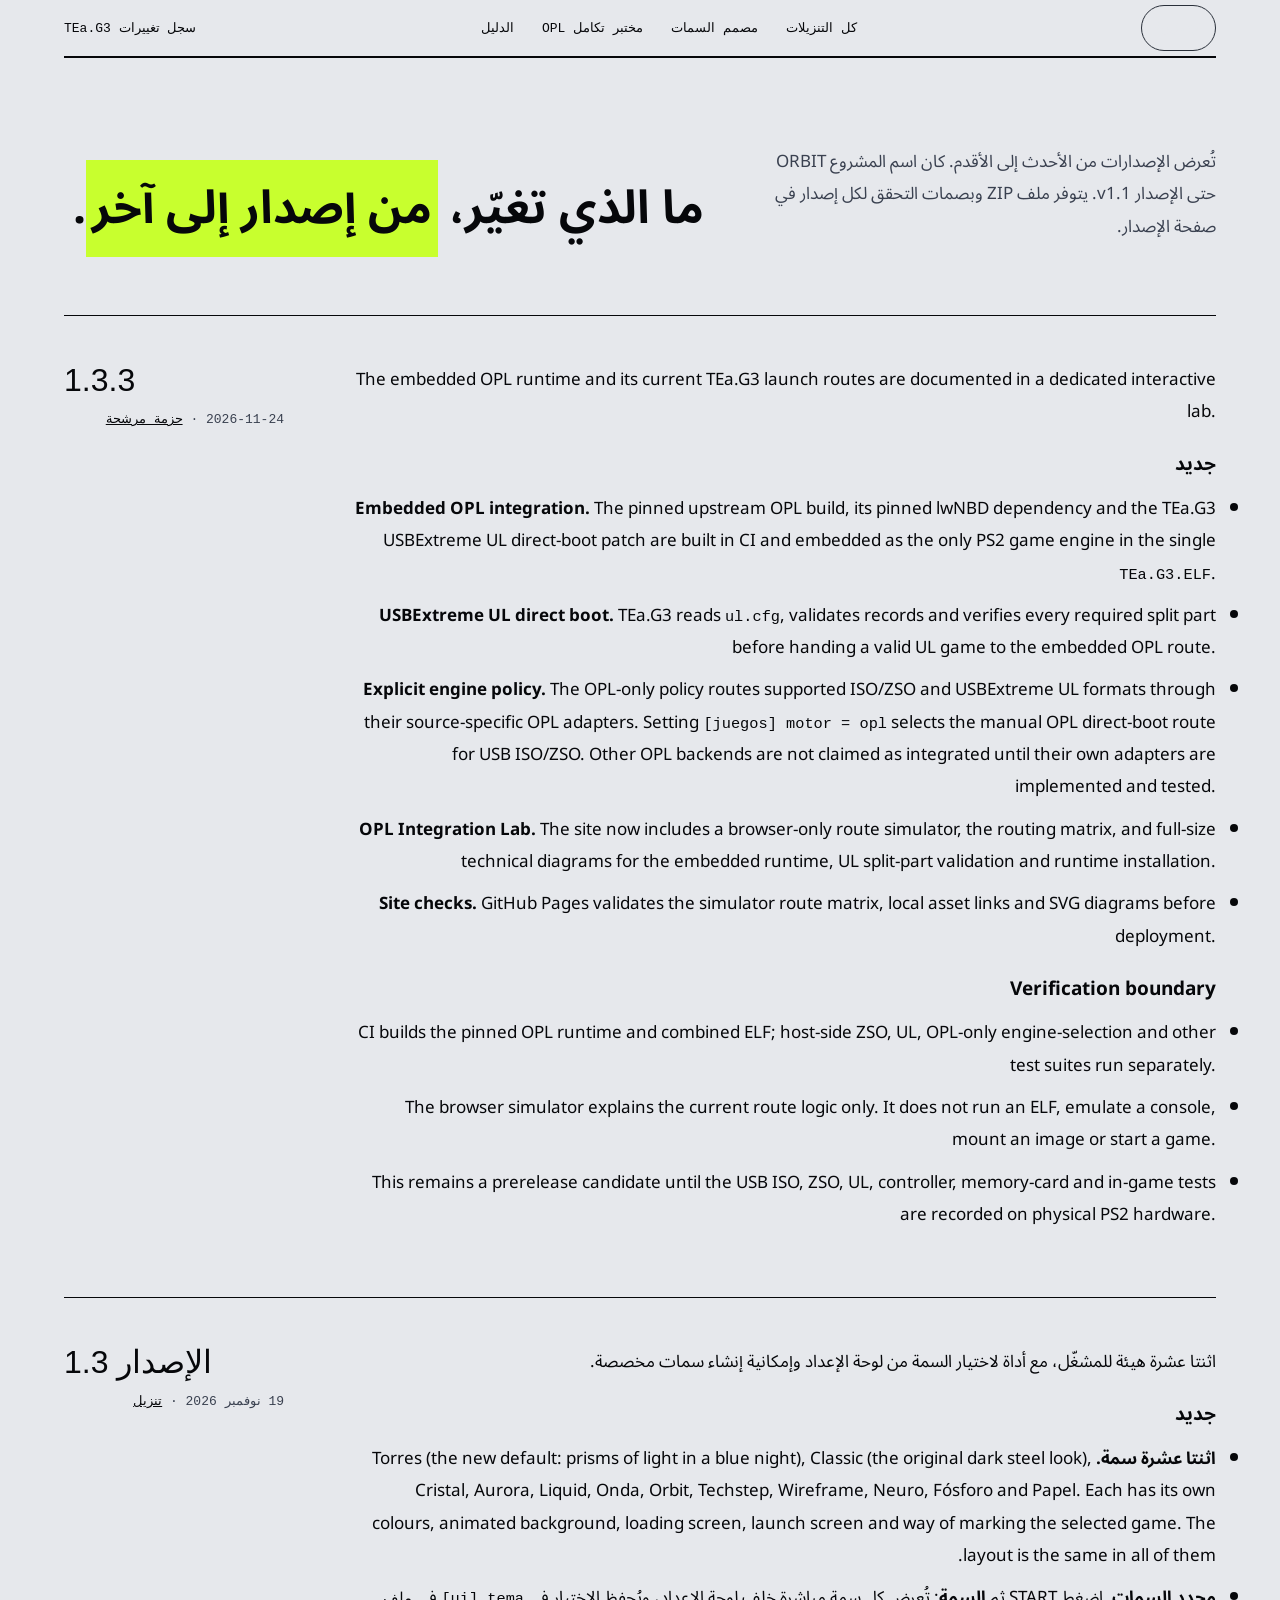
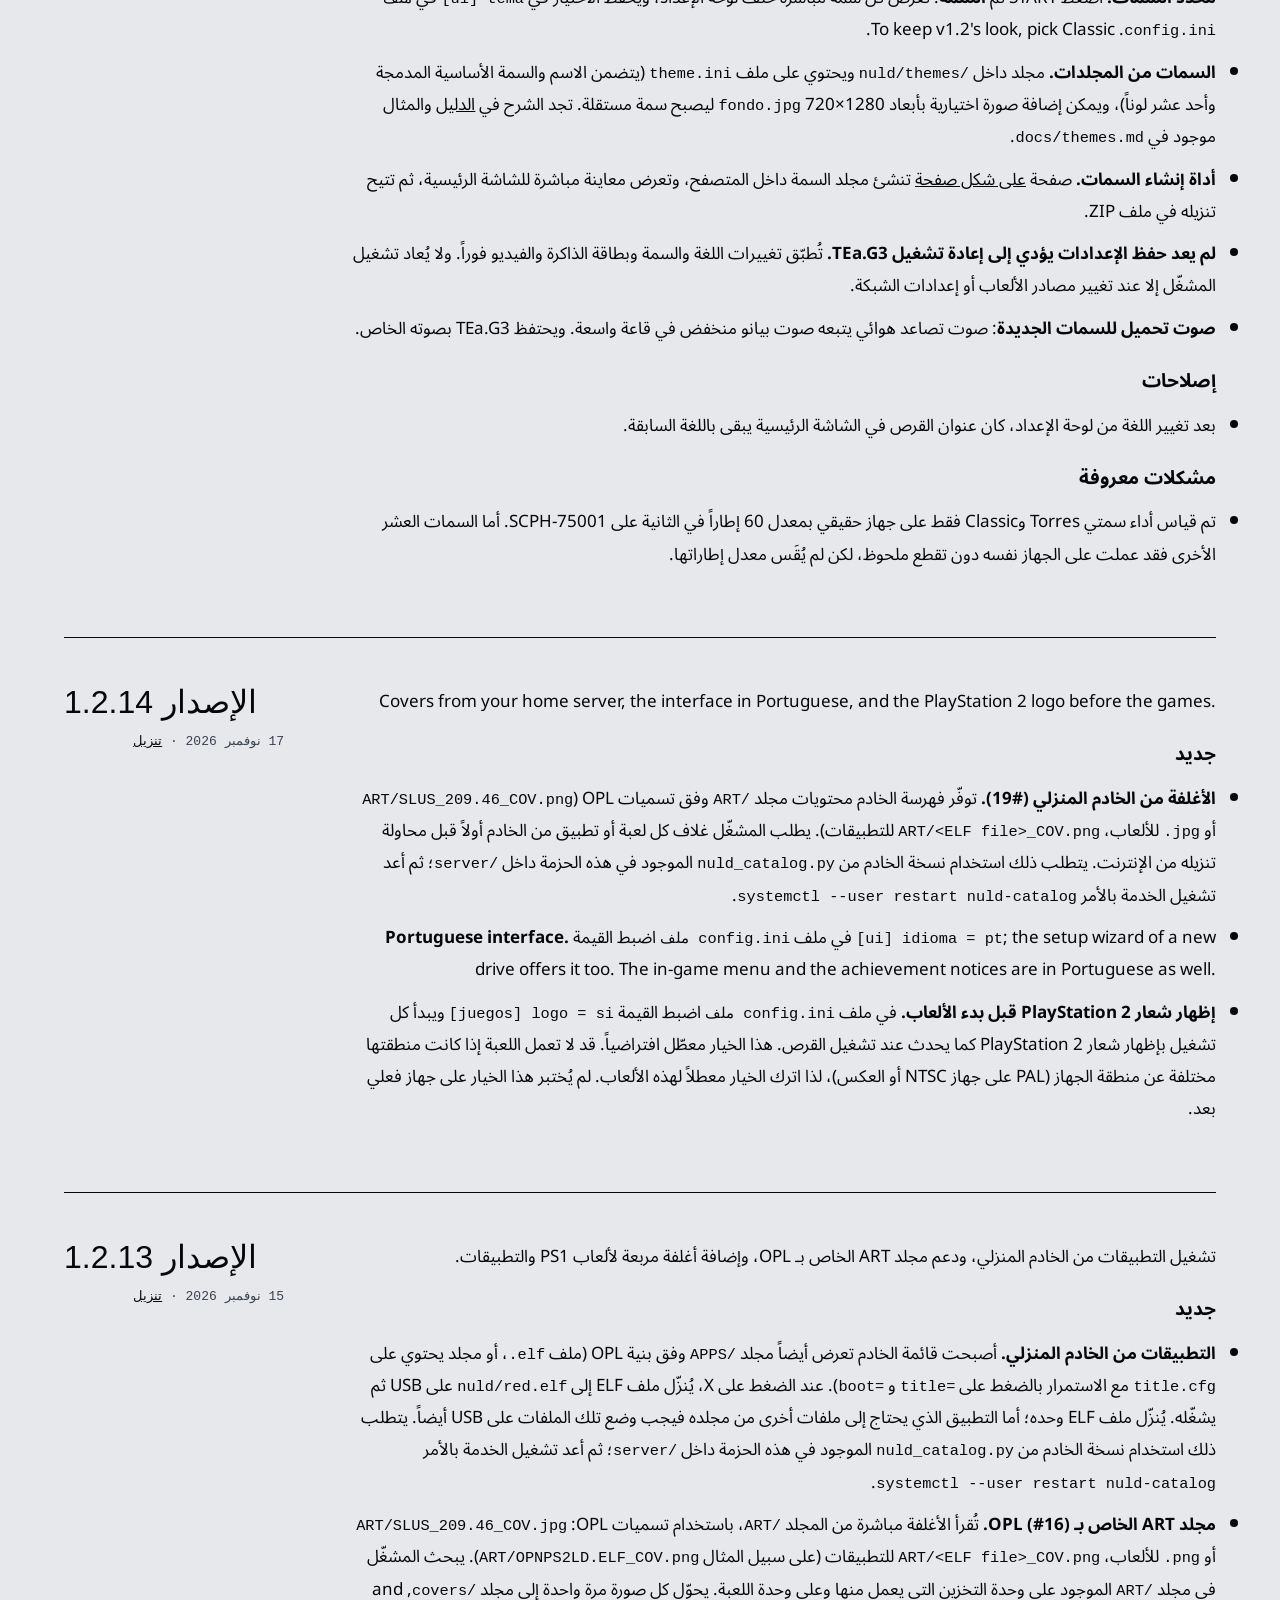
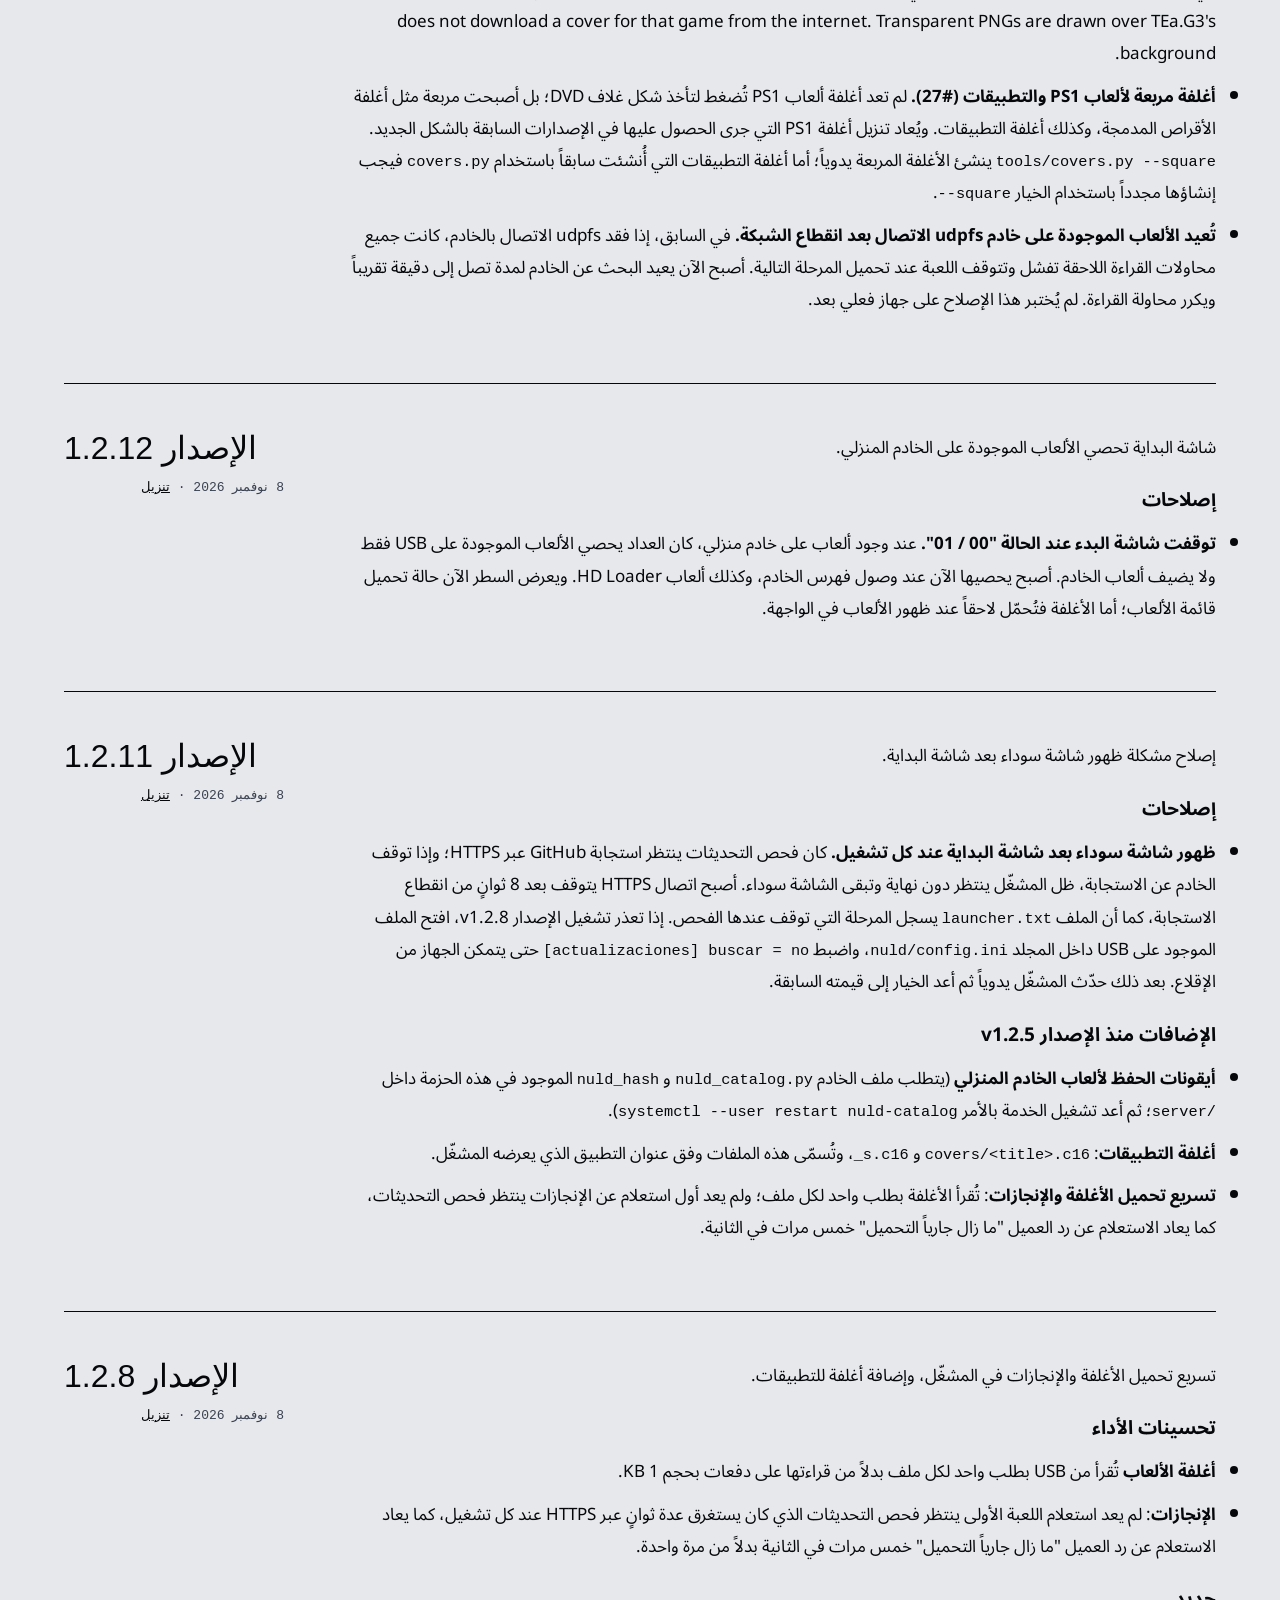
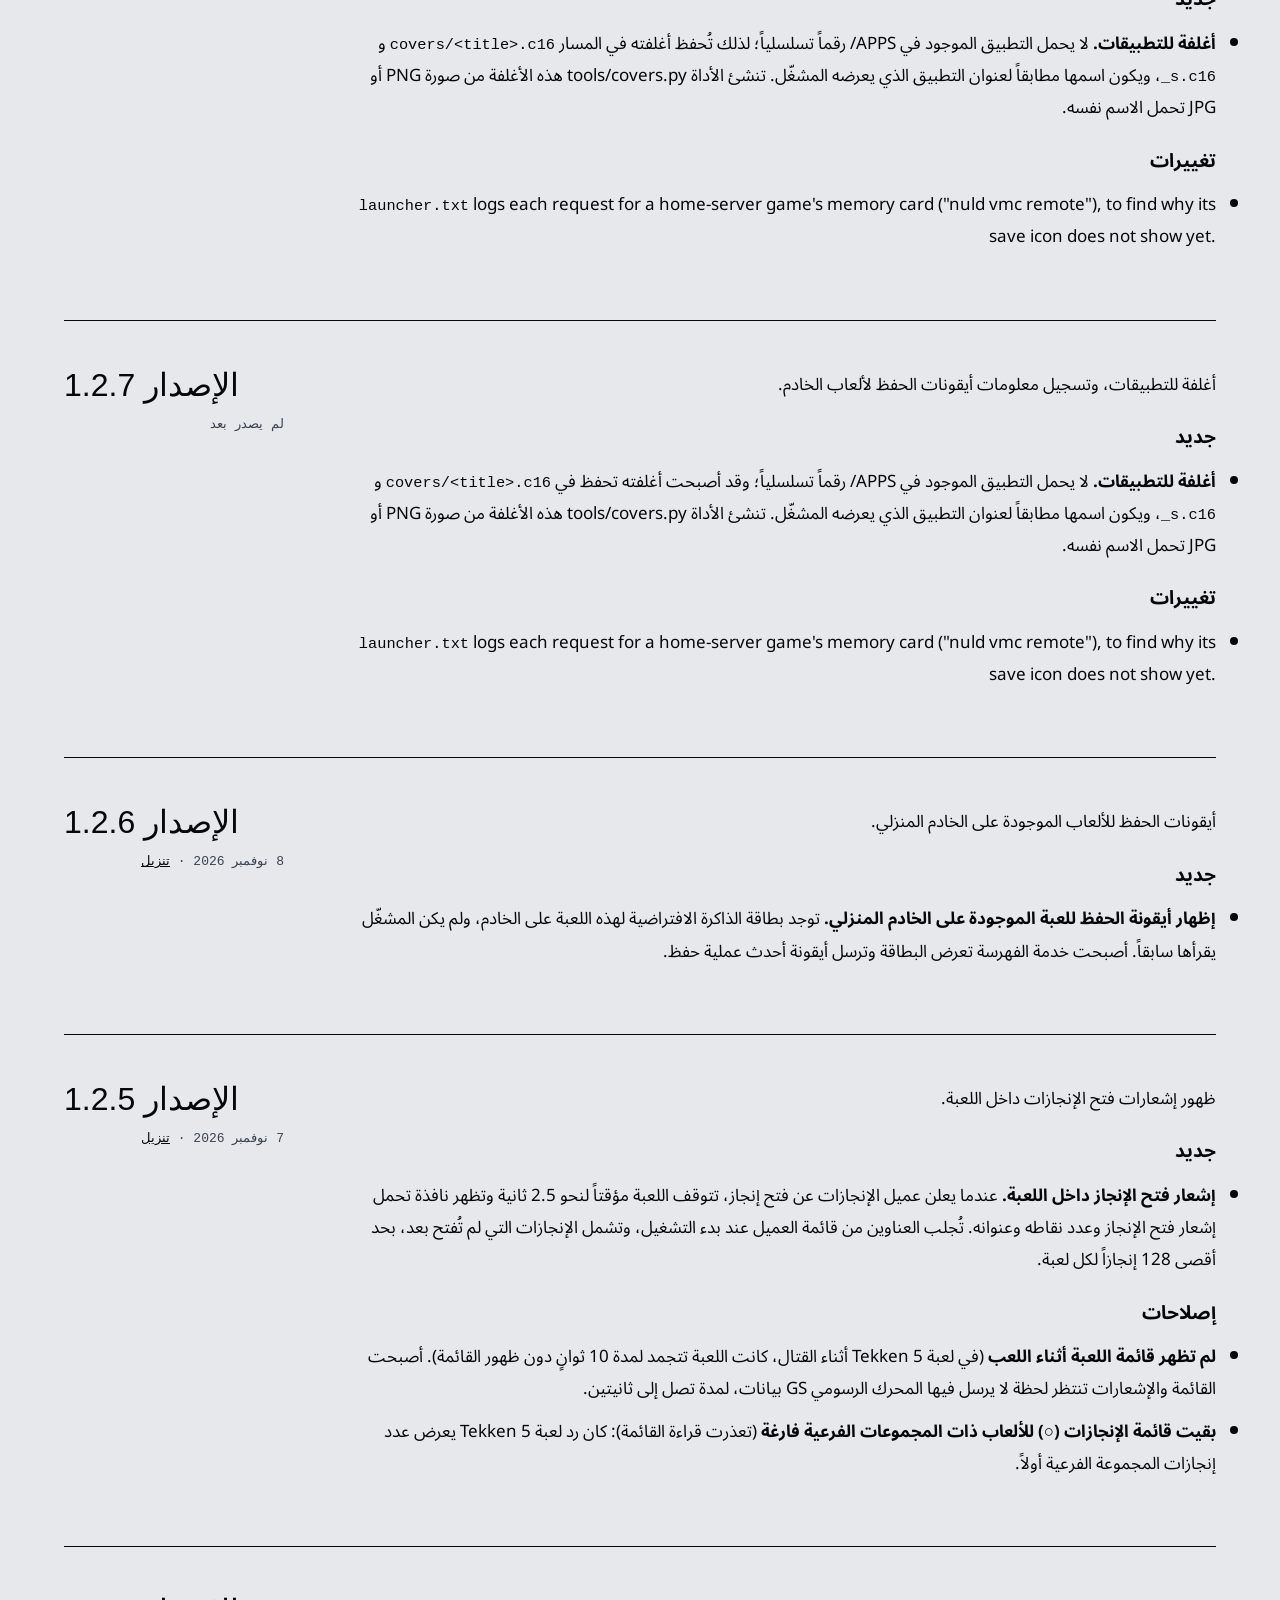
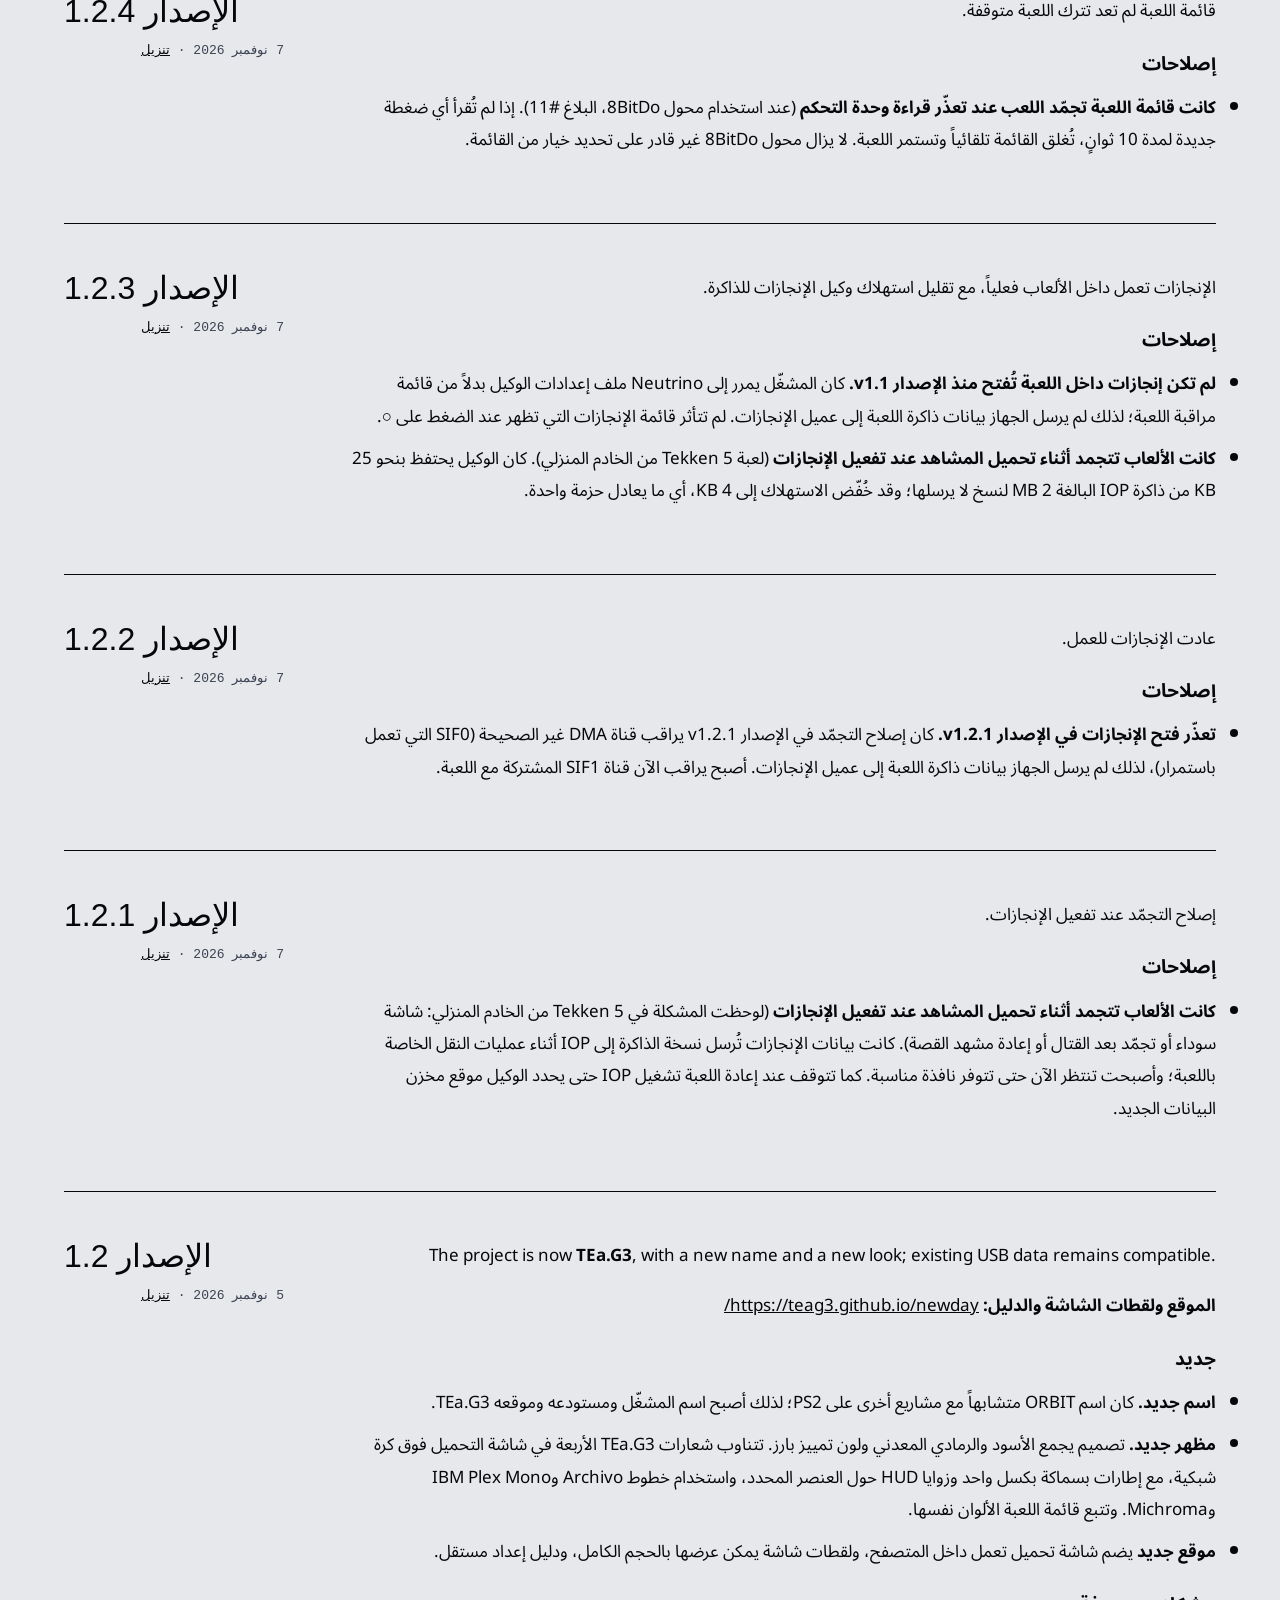
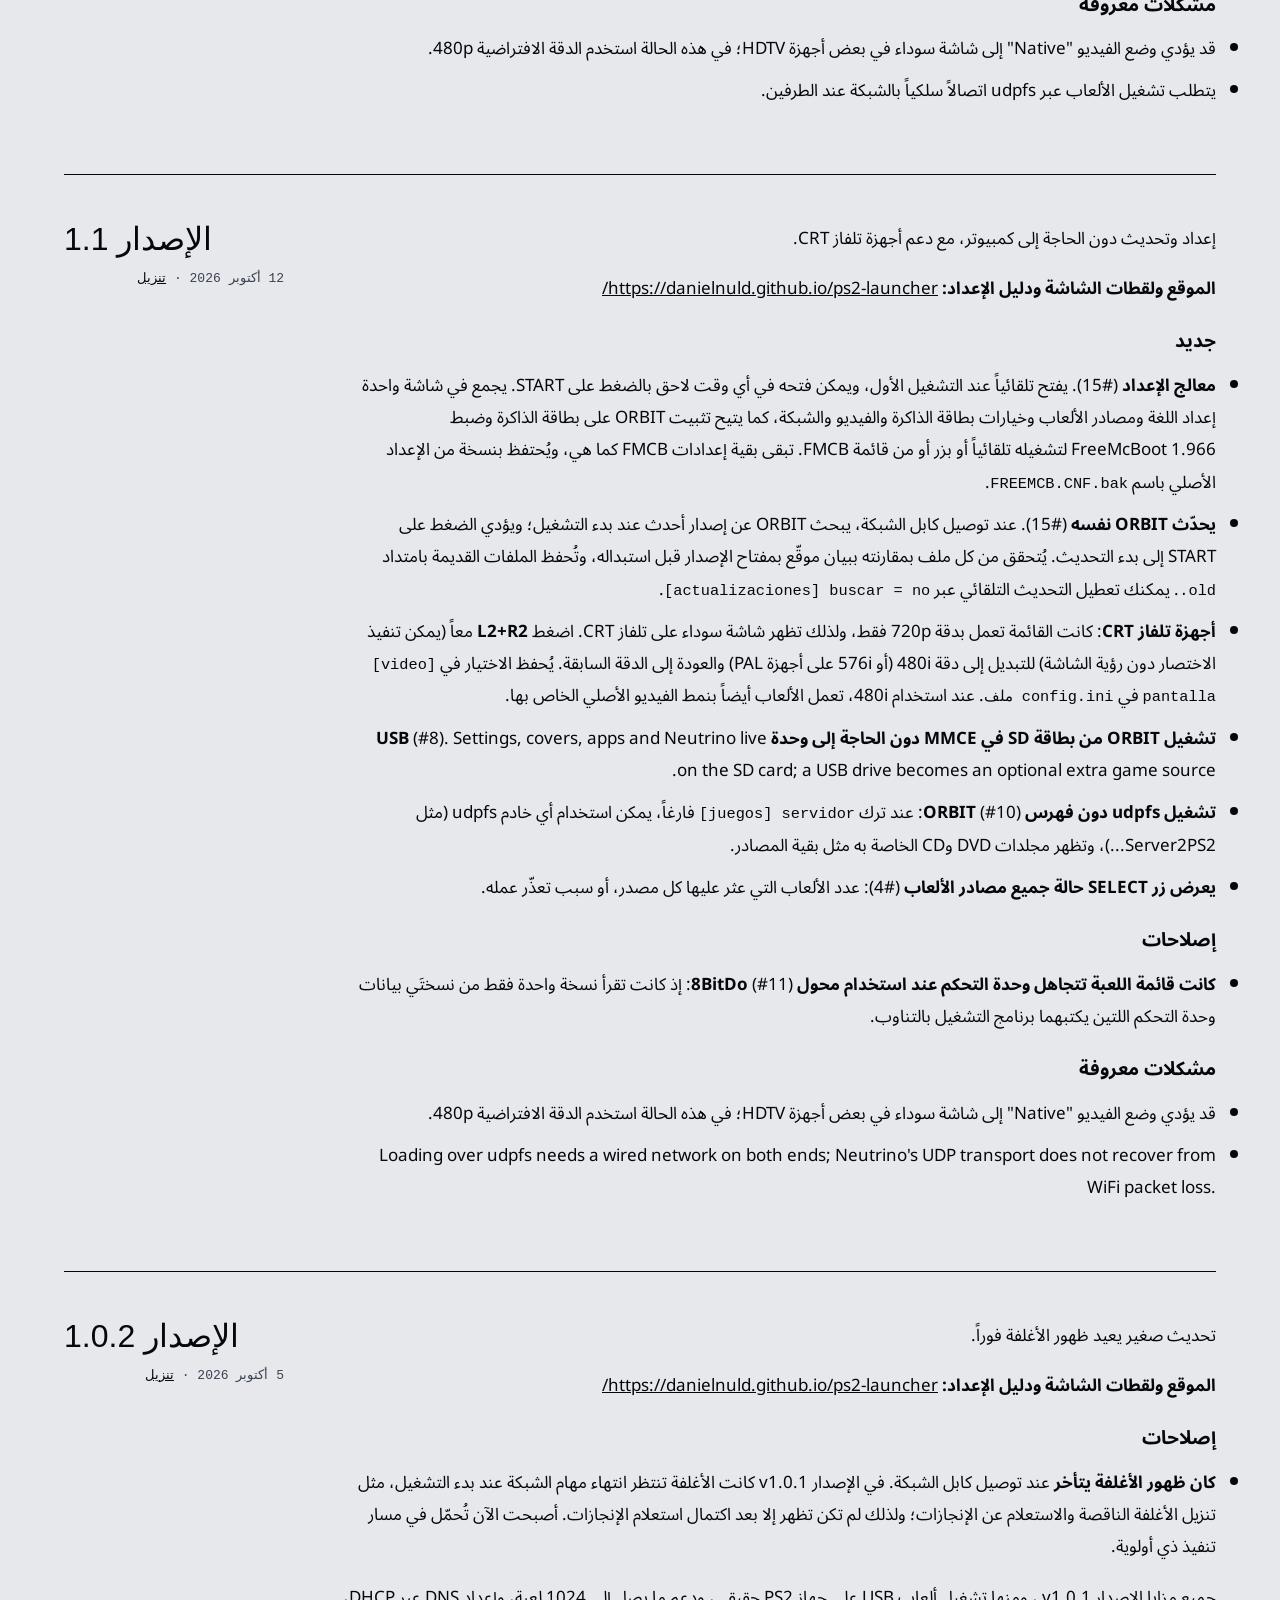
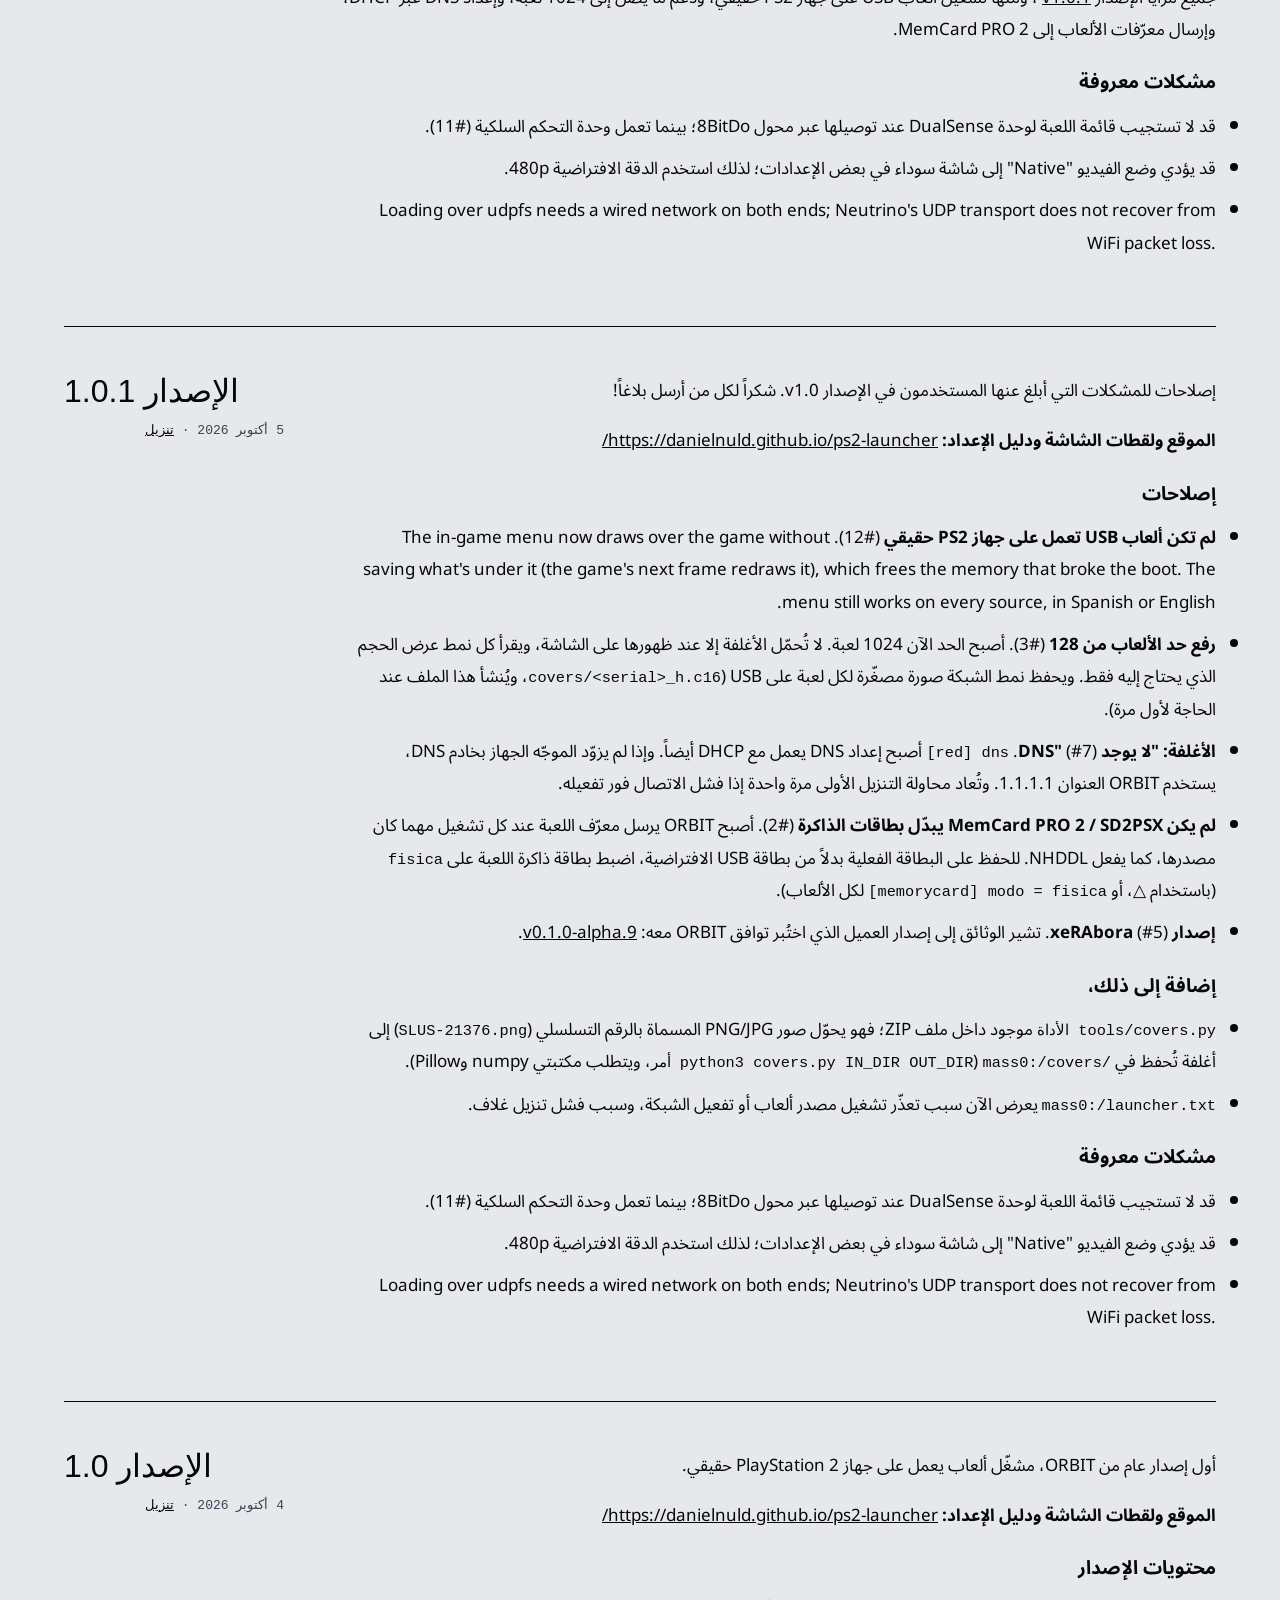
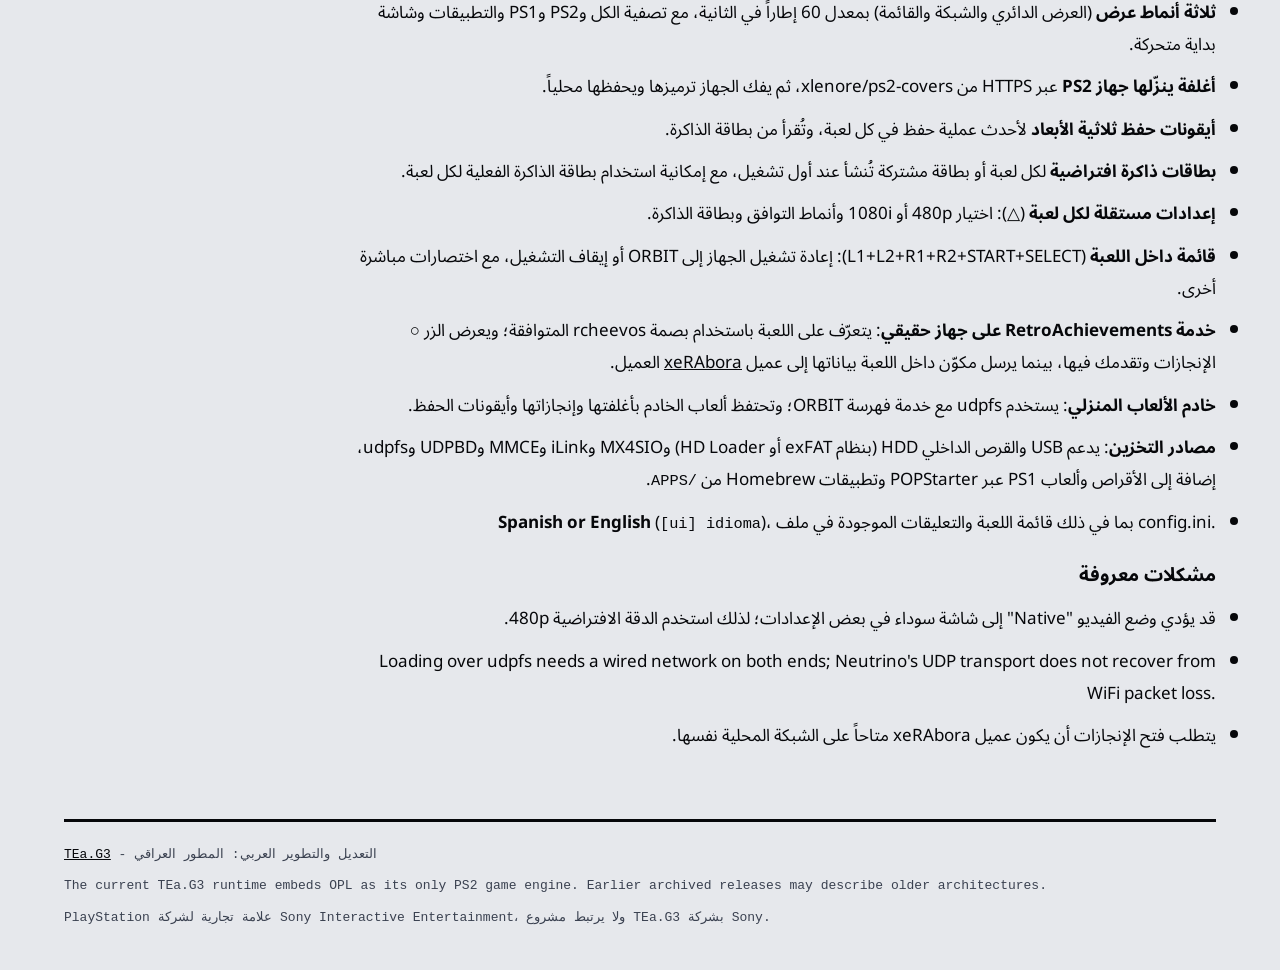
==== commit ef18da96: "Rebase OPL-only migration onto latest master" ====
--- a/site/changelog.html
+++ b/site/changelog.html
@@ -34,15 +34,15 @@
       <p>The embedded OPL runtime and its current TEa.G3 launch routes are documented in a dedicated interactive lab.</p>
       <h3>New</h3>
       <ul>
-        <li><b>Embedded OPL integration.</b> The pinned upstream OPL build, its pinned lwNBD dependency and the TEa.G3 USBExtreme UL direct-boot patch are built in CI and embedded alongside Neutrino in the single <code>TEa.G3.ELF</code>.</li>
+        <li><b>Embedded OPL integration.</b> The pinned upstream OPL build, its pinned lwNBD dependency and the TEa.G3 USBExtreme UL direct-boot patch are built in CI and embedded as the only PS2 game engine in the single <code>TEa.G3.ELF</code>.</li>
         <li><b>USBExtreme UL direct boot.</b> TEa.G3 reads <code>ul.cfg</code>, validates records and verifies every required split part before handing a valid UL game to the embedded OPL route.</li>
-        <li><b>Explicit engine policy.</b> Auto keeps ISO/ZSO on Neutrino and routes USBExtreme UL to OPL. Setting <code>[juegos] motor = opl</code> selects the manual OPL direct-boot route for USB ISO/ZSO. Other OPL backends are not claimed as integrated until their own adapters are implemented and tested.</li>
+        <li><b>Explicit engine policy.</b> The OPL-only policy routes supported ISO/ZSO and USBExtreme UL formats through their source-specific OPL adapters. Setting <code>[juegos] motor = opl</code> selects the manual OPL direct-boot route for USB ISO/ZSO. Other OPL backends are not claimed as integrated until their own adapters are implemented and tested.</li>
         <li><b>OPL Integration Lab.</b> The site now includes a browser-only route simulator, the routing matrix, and full-size technical diagrams for the embedded runtime, UL split-part validation and runtime installation.</li>
         <li><b>Site checks.</b> GitHub Pages validates the simulator route matrix, local asset links and SVG diagrams before deployment.</li>
       </ul>
       <h3>Verification boundary</h3>
       <ul>
-        <li>CI builds the pinned OPL runtime, Neutrino and the combined ELF; host-side ZSO, UL, engine-selection and other test suites run separately.</li>
+        <li>CI builds the pinned OPL runtime and combined ELF; host-side ZSO, UL, OPL-only engine-selection and other test suites run separately.</li>
         <li>The browser simulator explains the current route logic only. It does not run an ELF, emulate a console, mount an image or start a game.</li>
         <li>This remains a prerelease candidate until the USB ISO, ZSO, UL, controller, memory-card and in-game tests are recorded on physical PS2 hardware.</li>
       </ul>
@@ -246,7 +246,7 @@
   </section>
   <footer class="site">
     <span>التعديل والتطوير العربي: المطور العراقي - <a href="https://github.com/TEaG3" rel="noopener">TEa.G3</a></span>
-    <span>TEa.G3 is free software under GPL-3.0 and ships a fork of Neutrino (AFL-3.0).</span>
+    <span>The current TEa.G3 runtime embeds OPL as its only PS2 game engine. Earlier archived releases may describe older architectures.</span>
     <span>PlayStation is a trademark of Sony Interactive Entertainment. TEa.G3 is not affiliated with Sony.</span>
   </footer>
 </div>
--- a/site/site.css
+++ b/site/site.css
@@ -6,7 +6,7 @@
   font-display: swap;
 }
 
-/* NULD website: the launcher's palette and type (the canvas "NULD — identidad"). Fonts are served from fonts/
+/* TEa.G3 website: the launcher's palette and type (the TEa.G3 identity artwork). Fonts are served from fonts/
    (SIL OFL 1.1, licences beside them), nothing is loaded from other sites but GitHub's API (release.js). */
 @font-face { font-family: Archivo; src: url(fonts/archivo.woff2) format("woff2"); font-weight: 400 800; font-stretch: 100% 125%; font-display: swap; }
 @font-face { font-family: "IBM Plex Mono"; src: url(fonts/ibm-plex-mono-400.woff2) format("woff2"); font-weight: 400; font-display: swap; }
@@ -57,6 +57,7 @@
 h1 { margin: 0; font-weight: 700; font-size: clamp(34px, 4.4vw, 58px); letter-spacing: -.01em; }
 h2 { margin: 0 0 12px; font-weight: 700; font-size: clamp(30px, 3vw, 38px); }
 section { padding-top: 120px; }
+#opl-engine { padding-top: 56px; }
 .lead { margin: 0 0 32px; color: var(--text2); max-width: 680px; }
 
 /* hero */
@@ -69,6 +70,13 @@
 .screen canvas { display: block; width: 100%; aspect-ratio: 16 / 9; }
 .caption { display: flex; flex-wrap: wrap; gap: 8px 32px; padding-top: 14px; font: 13px var(--mono); color: var(--mist); }
 .caption > :first-child { margin-right: auto; }
+.preview-credit, .maker-credit {
+  display: inline-flex; align-items: center; justify-content: center;
+  padding: 7px 14px; border: 1px solid var(--acid); background: var(--panel);
+  color: var(--fg); font: 700 16px/1.5 "Noto Sans Arabic", Tahoma, sans-serif;
+  letter-spacing: 0; white-space: nowrap;
+}
+.maker-credit { margin: 10px 0 0; width: fit-content; max-width: 100%; }
 
 /* ruled table */
 .rules { width: 100%; border-collapse: collapse; }
@@ -219,7 +227,7 @@
   --font-arabic: "Noto Sans Arabic", "Geeza Pro", Tahoma, Arial, sans-serif;
 }
 html { text-rendering: optimizeLegibility; }
-body.nuld-rtl {
+body.tea-g3-rtl {
   direction: ltr;
   font-family: var(--font-arabic);
   font-stretch: normal;
@@ -227,7 +235,7 @@
   word-spacing: normal;
   line-height: 1.85;
 }
-.nuld-rtl :is(p, li, td, th, label, h1, h2, h3, figcaption,
+.tea-g3-rtl :is(p, li, td, th, label, h1, h2, h3, figcaption,
                .lead, .caption, .site span, .field > span, .hint,
                .howto, .warnings, .nav a:not(.brand), .runhead a) {
   direction: rtl;
@@ -237,45 +245,45 @@
   word-spacing: normal;
   text-shadow: none;
 }
-.nuld-rtl :is(h1, h2, h3) {
+.tea-g3-rtl :is(h1, h2, h3) {
   font-family: var(--font-arabic);
   font-stretch: normal;
   letter-spacing: 0;
   line-height: 1.5;
 }
-.nuld-rtl :is(button, .btn, .tabs button) {
+.tea-g3-rtl :is(button, .btn, .tabs button) {
   font-family: var(--font-arabic);
   letter-spacing: 0;
 }
-.nuld-rtl :is(code, pre, .mono, .ini) {
+.tea-g3-rtl :is(code, pre, .mono, .ini) {
   direction: ltr;
   unicode-bidi: isolate;
   text-align: left;
   font-family: var(--mono);
   text-shadow: none;
 }
-.nuld-rtl .nav .wrap,
-.nuld-rtl .runhead,
-.nuld-rtl .hero-top,
-.nuld-rtl .maker-grid,
-.nuld-rtl .chapter > header,
-.nuld-rtl .btns,
-.nuld-rtl .tabs {
+.tea-g3-rtl .nav .wrap,
+.tea-g3-rtl .runhead,
+.tea-g3-rtl .hero-top,
+.tea-g3-rtl .maker-grid,
+.tea-g3-rtl .chapter > header,
+.tea-g3-rtl .btns,
+.tea-g3-rtl .tabs {
   direction: ltr;
 }
-.nuld-rtl .nav .wrap { flex-wrap: wrap; }
-.nuld-rtl .btns > .btn,
-.nuld-rtl .tabs button { text-align: center; }
-.nuld-rtl #live .screen,
-.nuld-rtl #live canvas { direction: ltr; }
-.nuld-rtl .files td:nth-child(2) { font-family: var(--font-arabic); }
-.nuld-rtl .site { text-align: left; }
-.nuld-rtl .site span { text-align: right; }
-.paper.nuld-rtl {
+.tea-g3-rtl .nav .wrap { flex-wrap: wrap; }
+.tea-g3-rtl .btns > .btn,
+.tea-g3-rtl .tabs button { text-align: center; }
+.tea-g3-rtl #live .screen,
+.tea-g3-rtl #live canvas { direction: ltr; }
+.tea-g3-rtl .files td:nth-child(2) { font-family: var(--font-arabic); }
+.tea-g3-rtl .site { text-align: left; }
+.tea-g3-rtl .site span { text-align: right; }
+.paper.tea-g3-rtl {
   font-family: var(--font-arabic);
   line-height: 1.9;
 }
-.paper.nuld-rtl :is(h1, h2, h3, p, li, td, th, label, figcaption,
+.paper.tea-g3-rtl :is(h1, h2, h3, p, li, td, th, label, figcaption,
                      .lead, .caption, .site span, .runhead a) {
   text-shadow: none;
 }
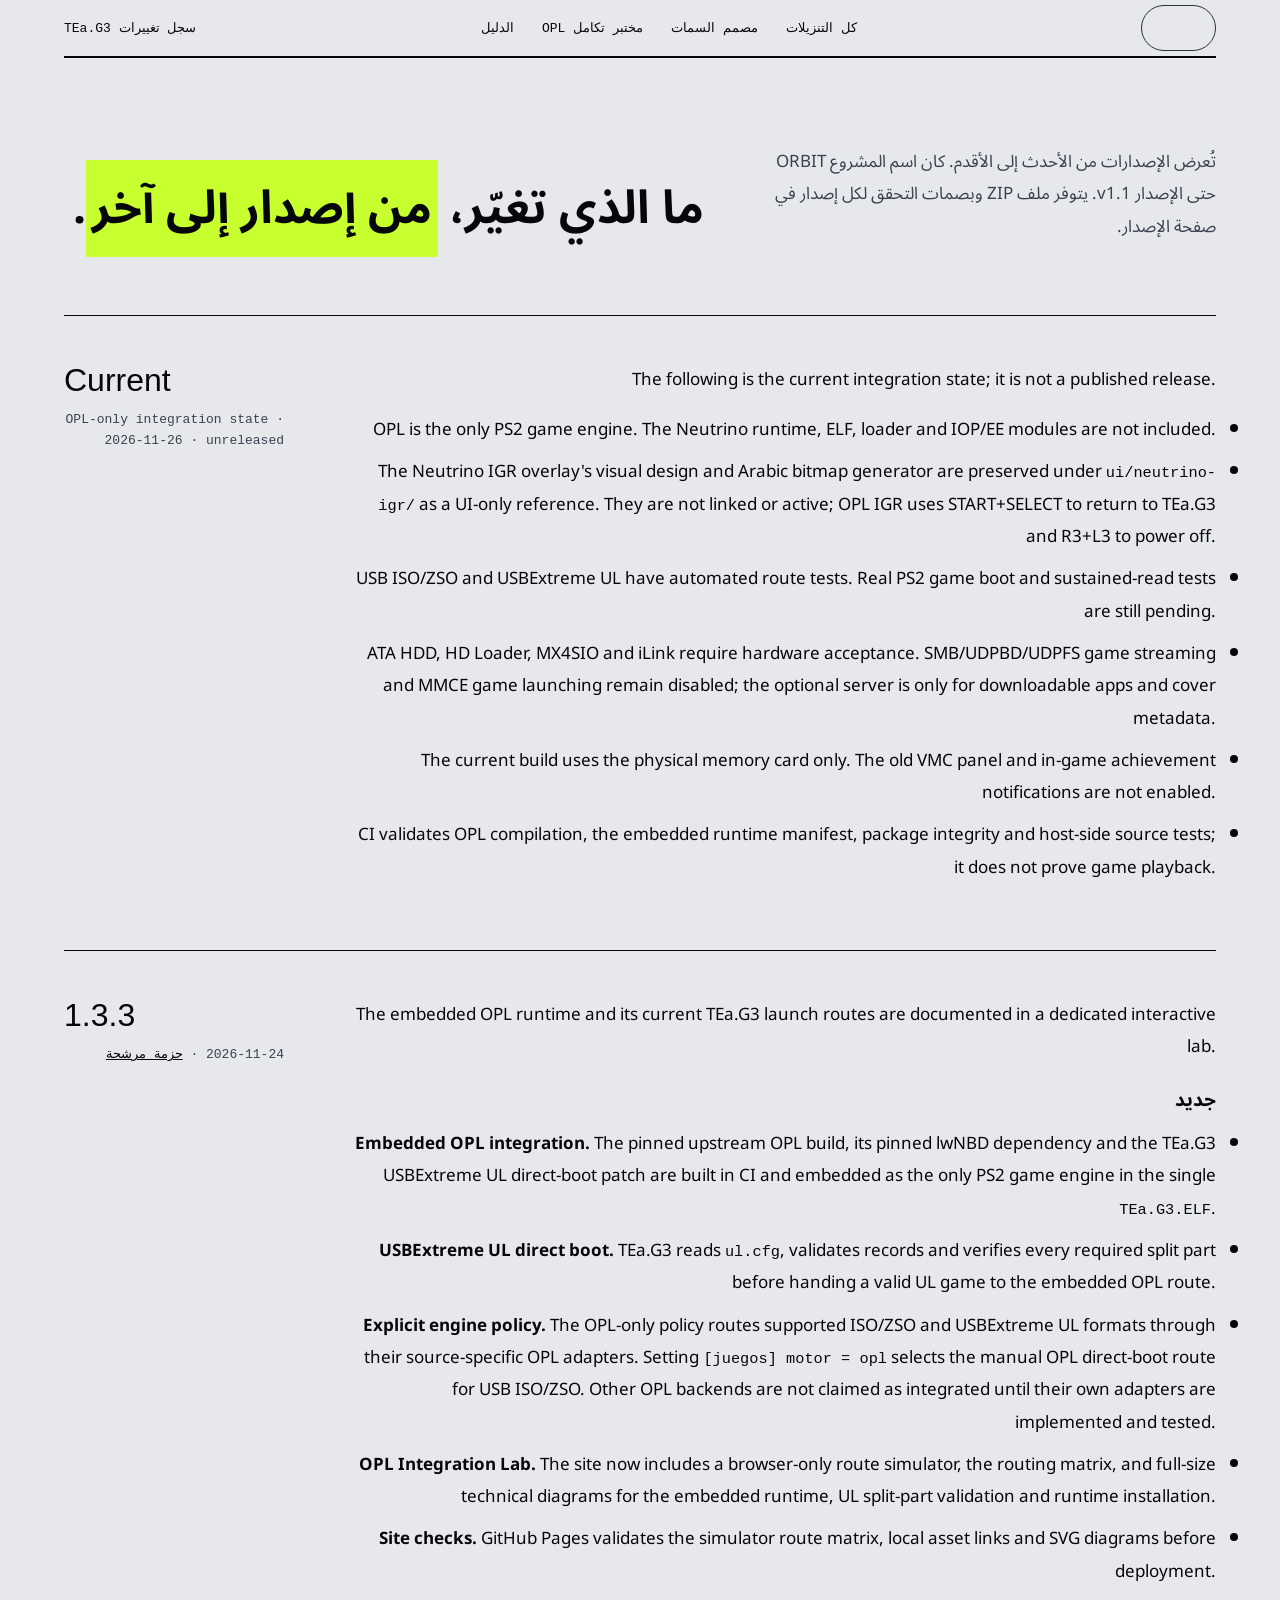
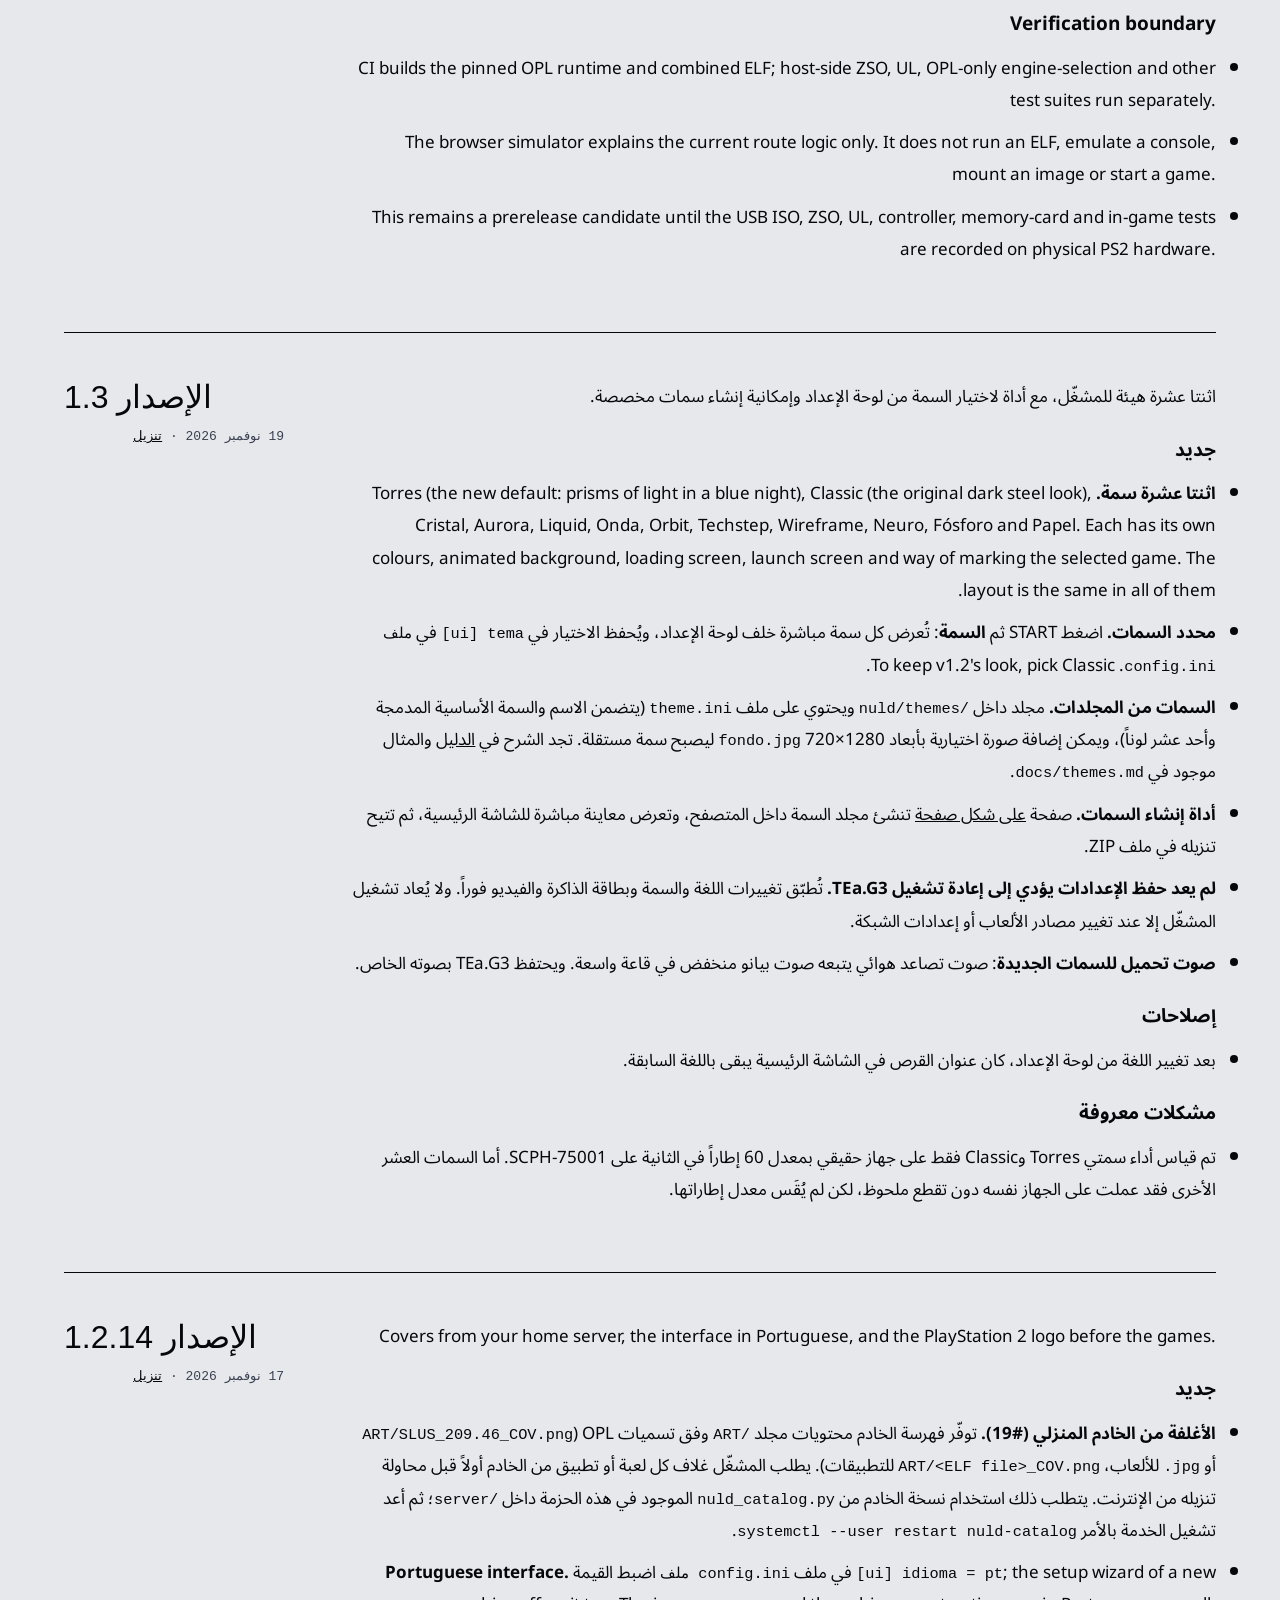
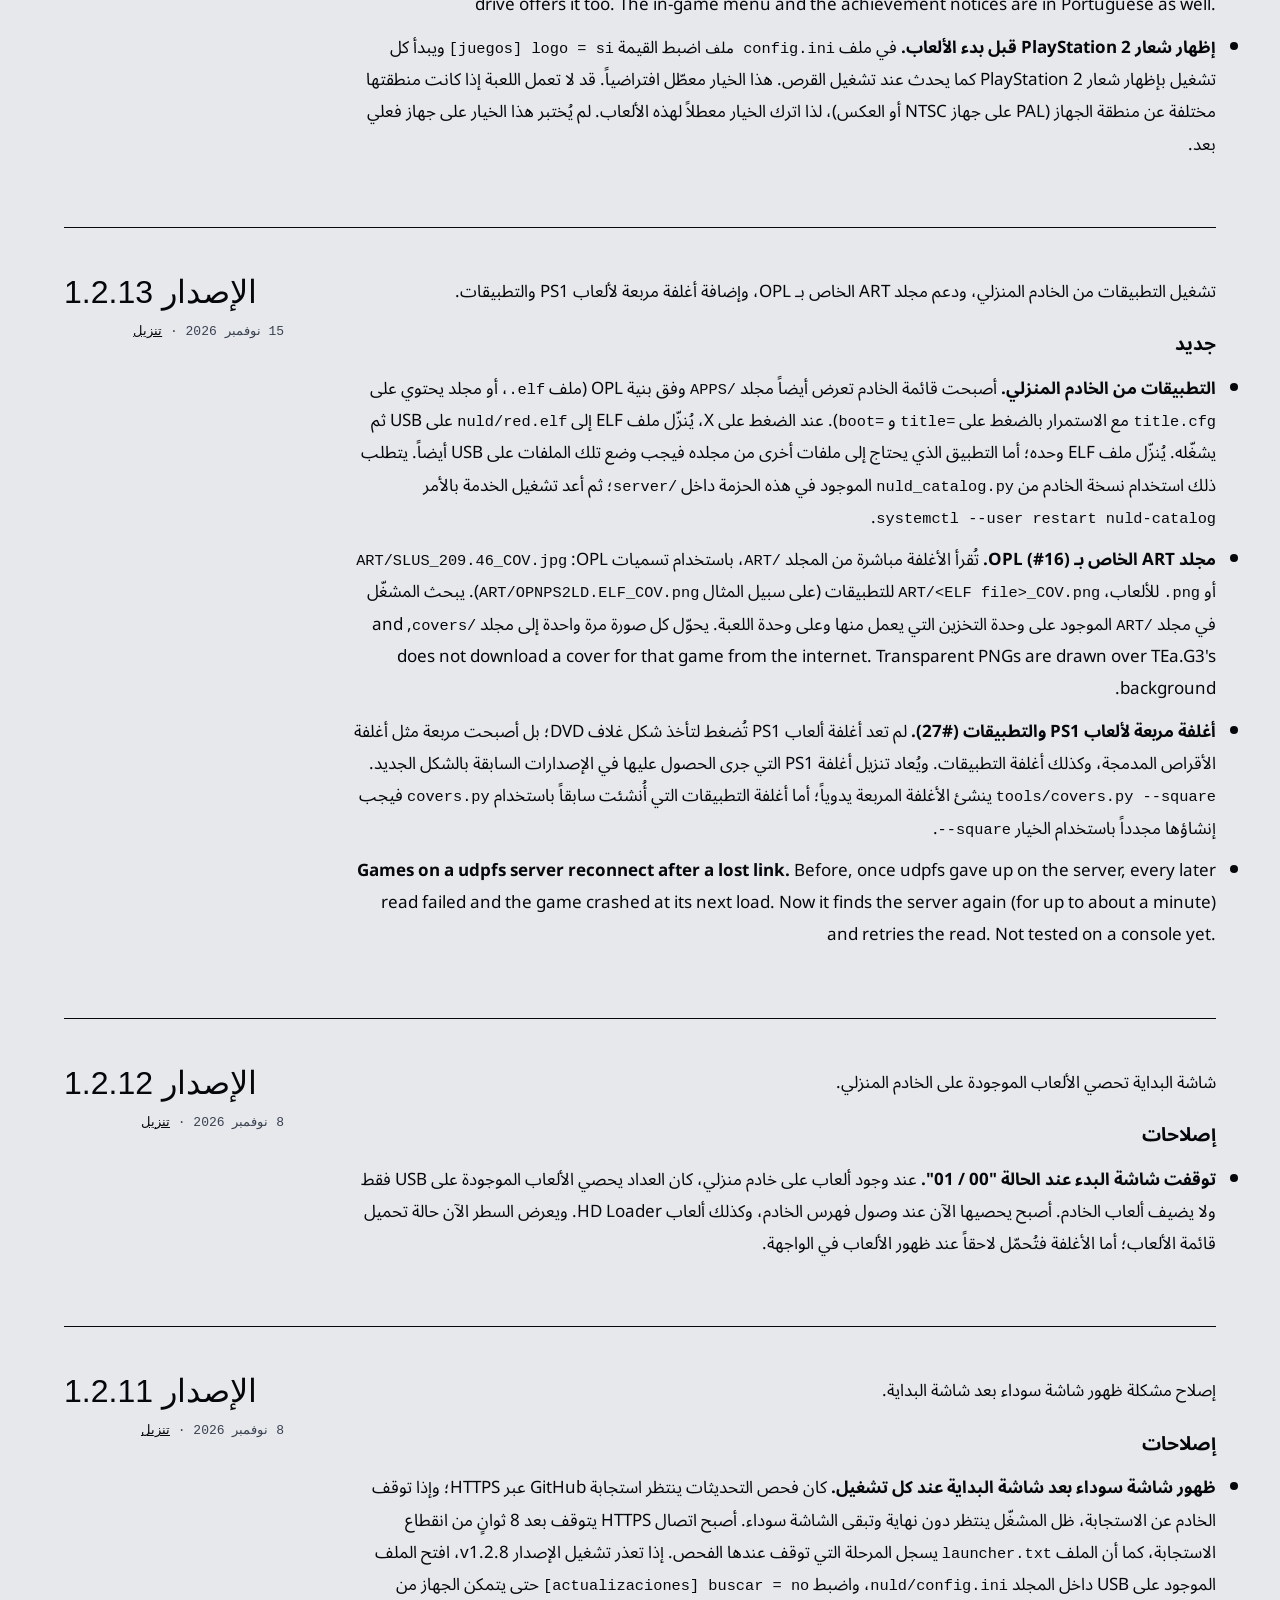
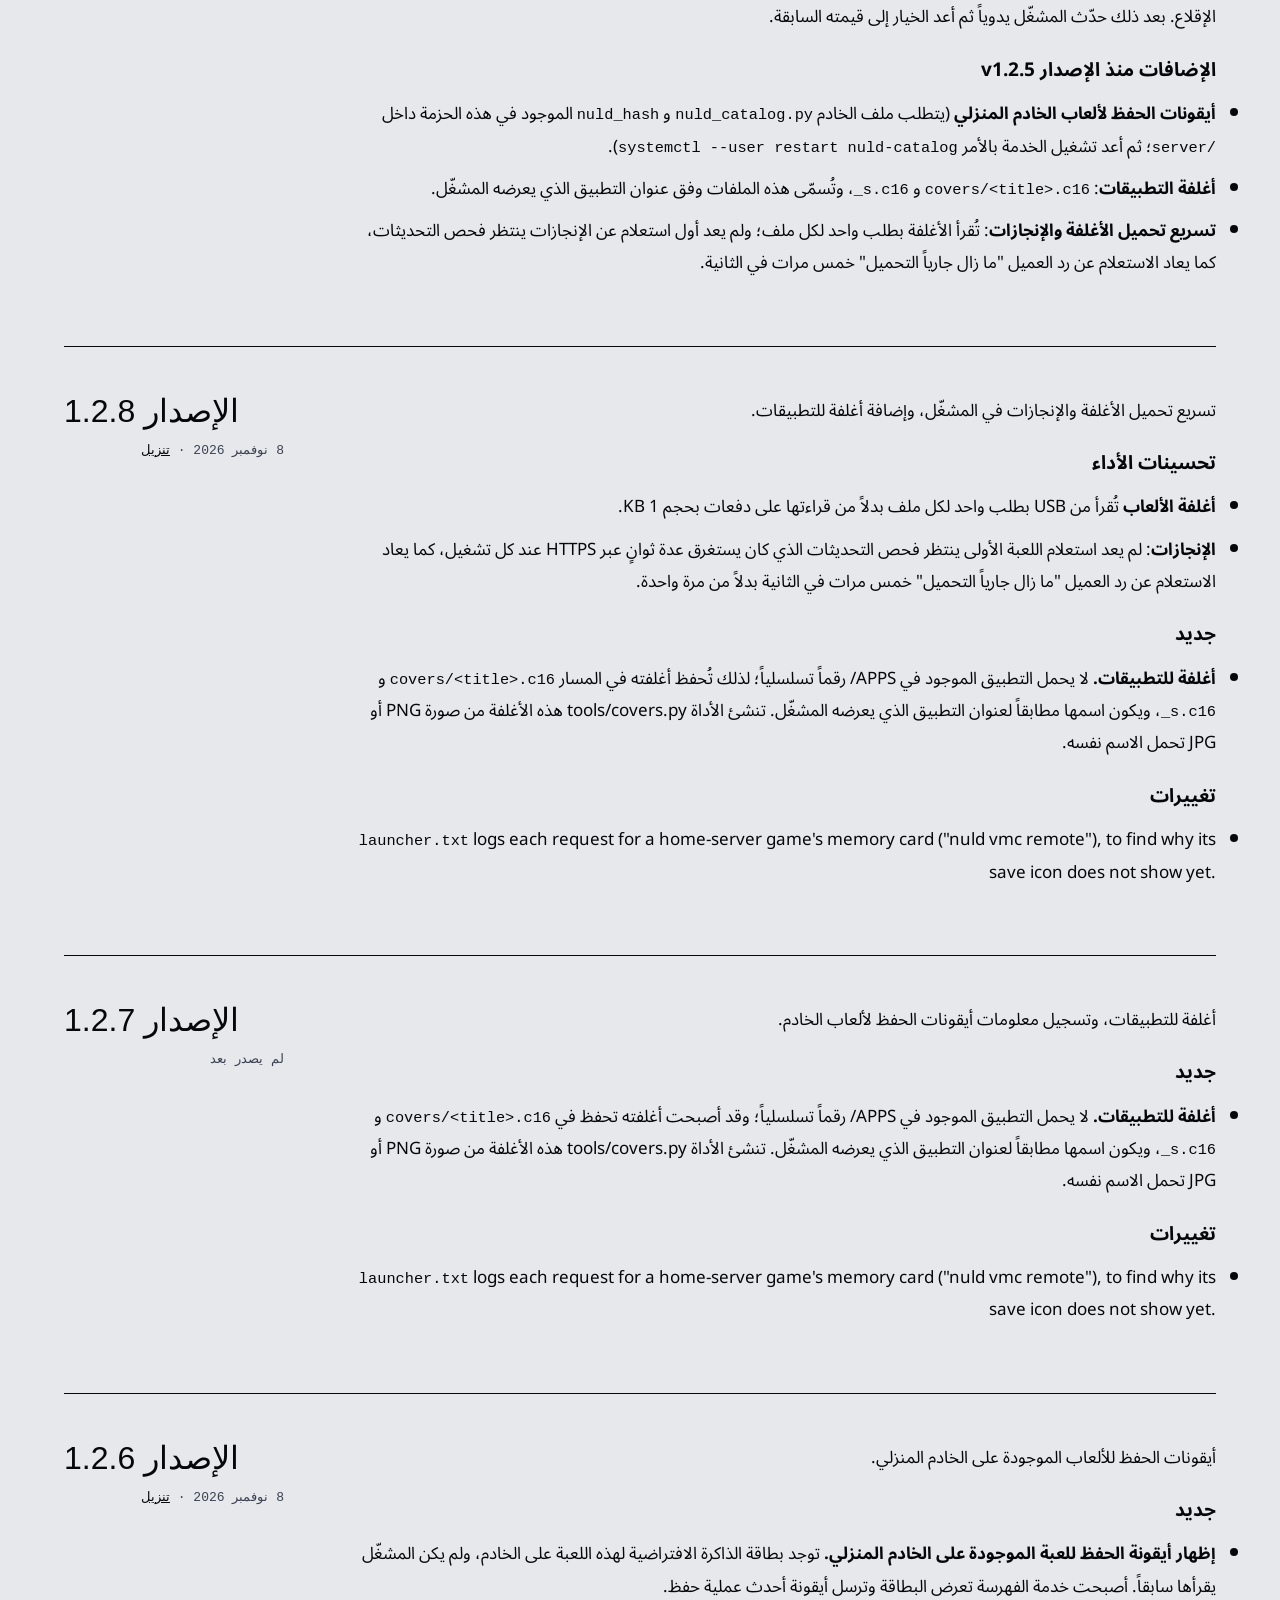
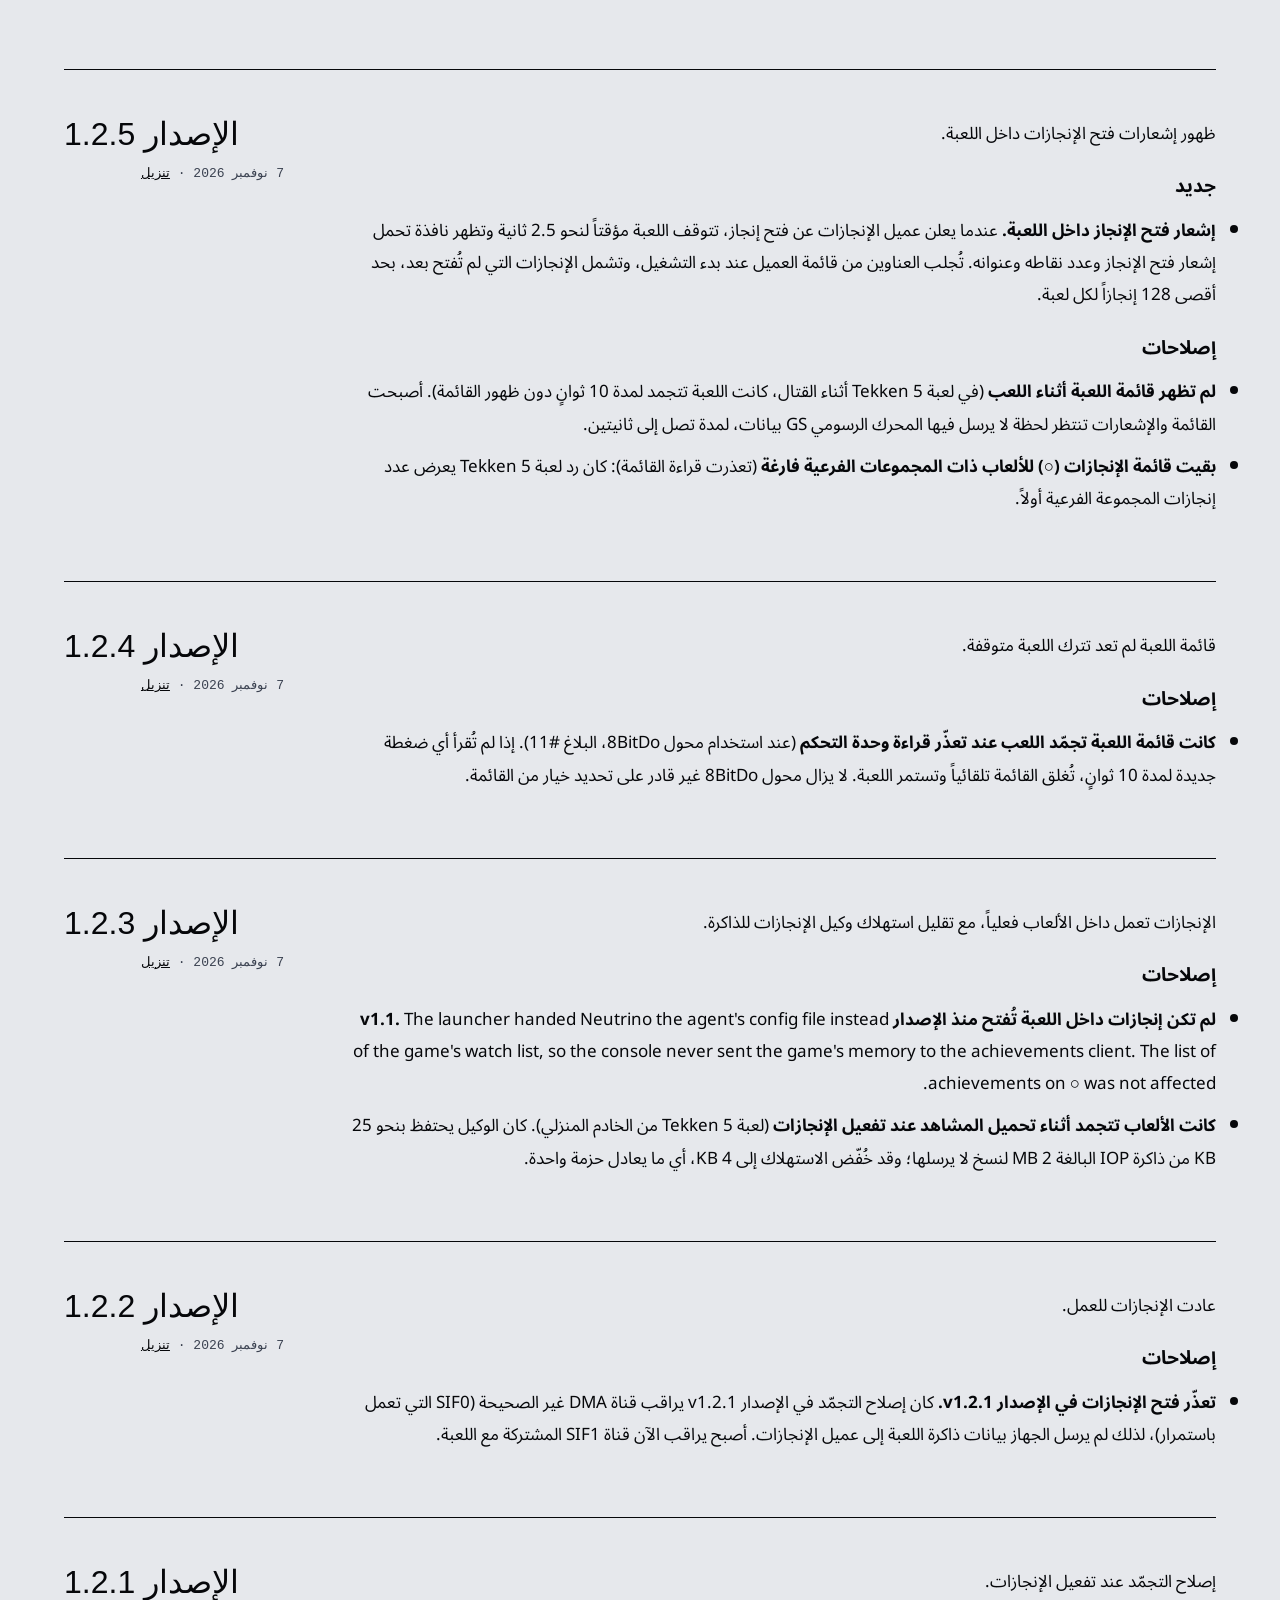
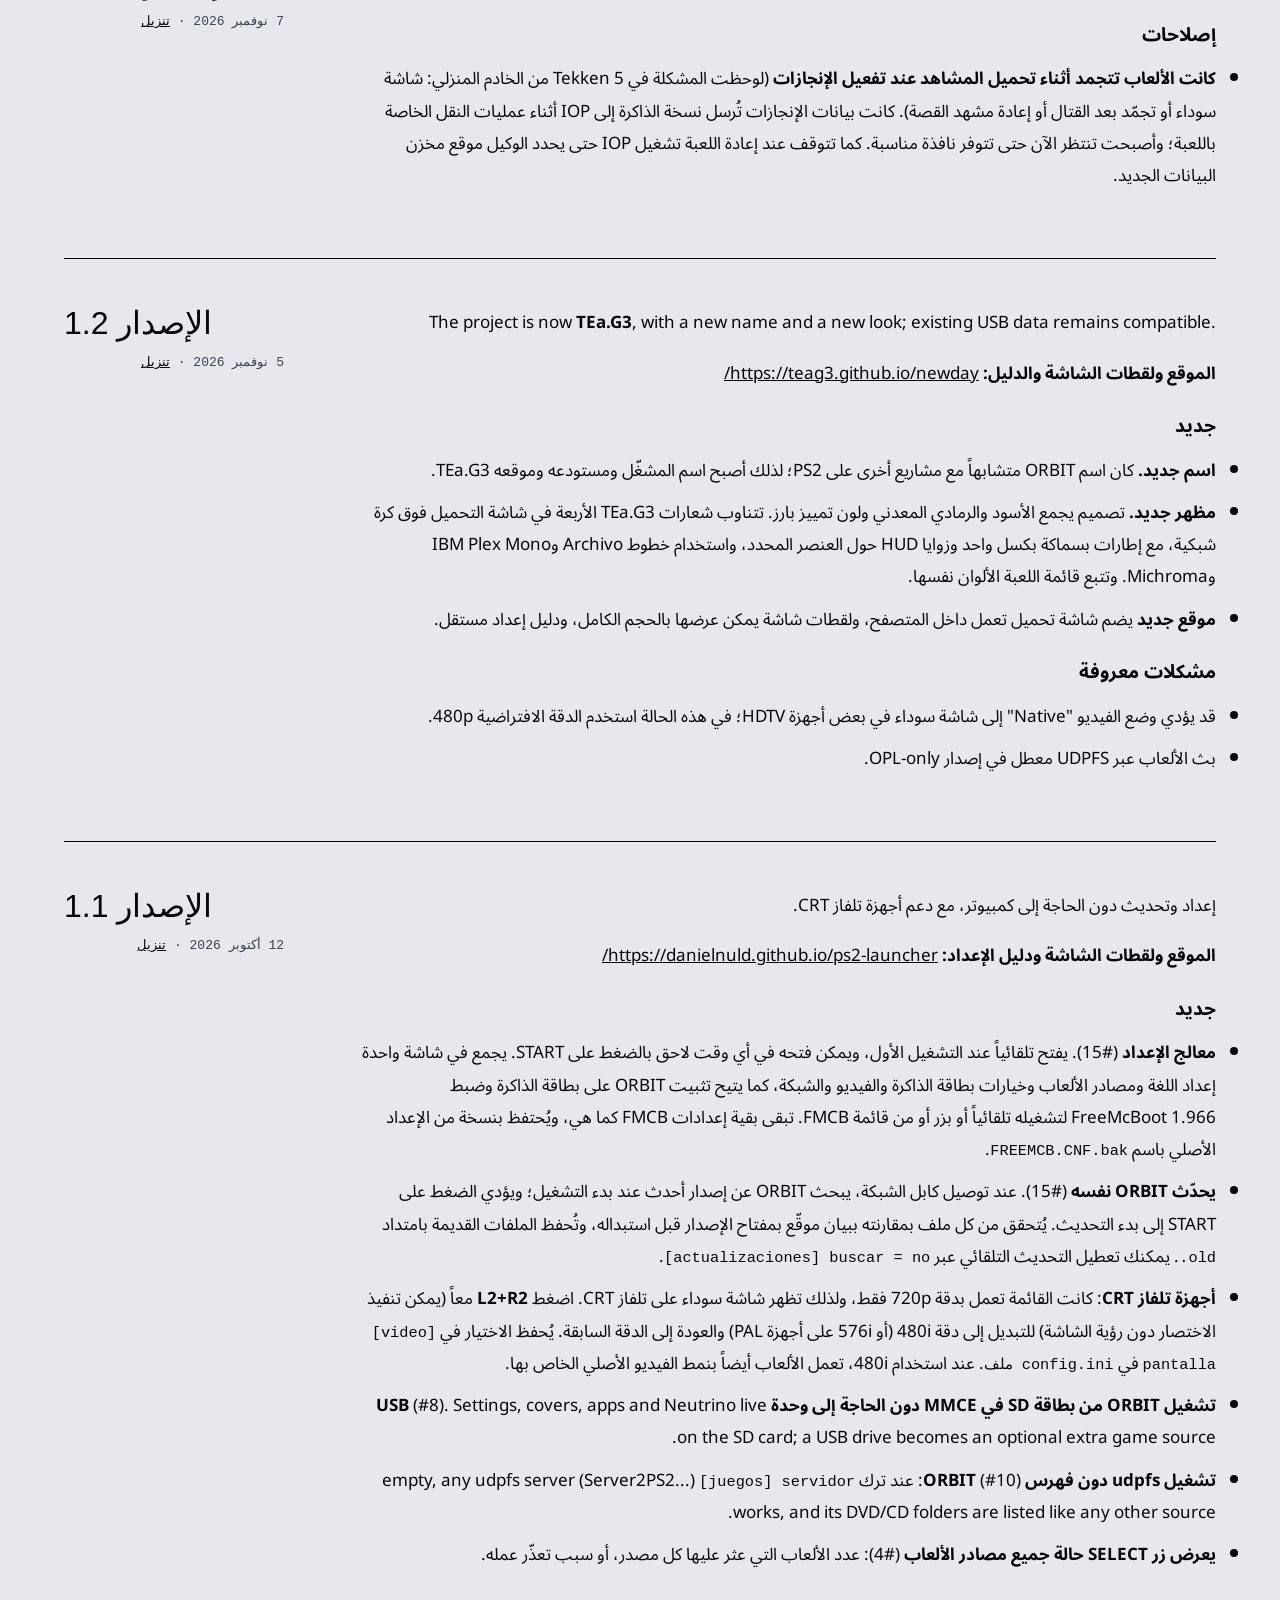
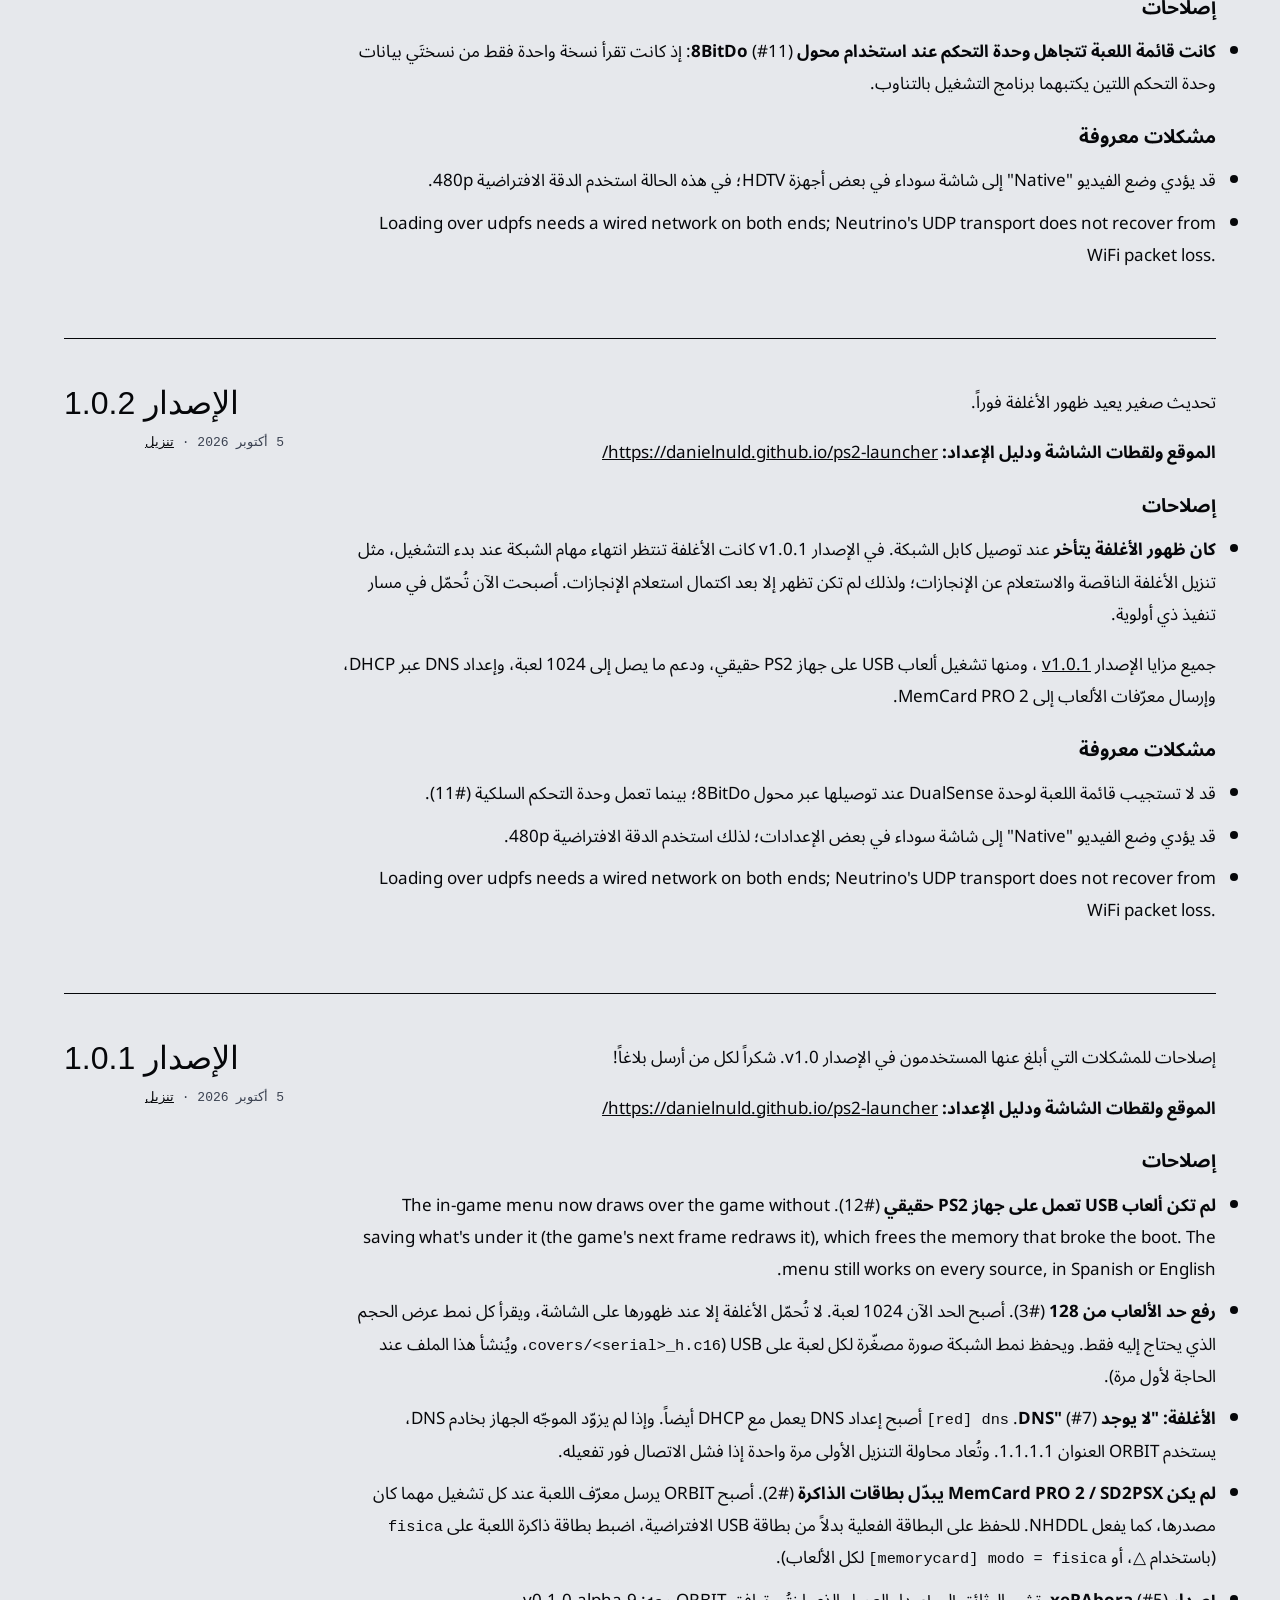
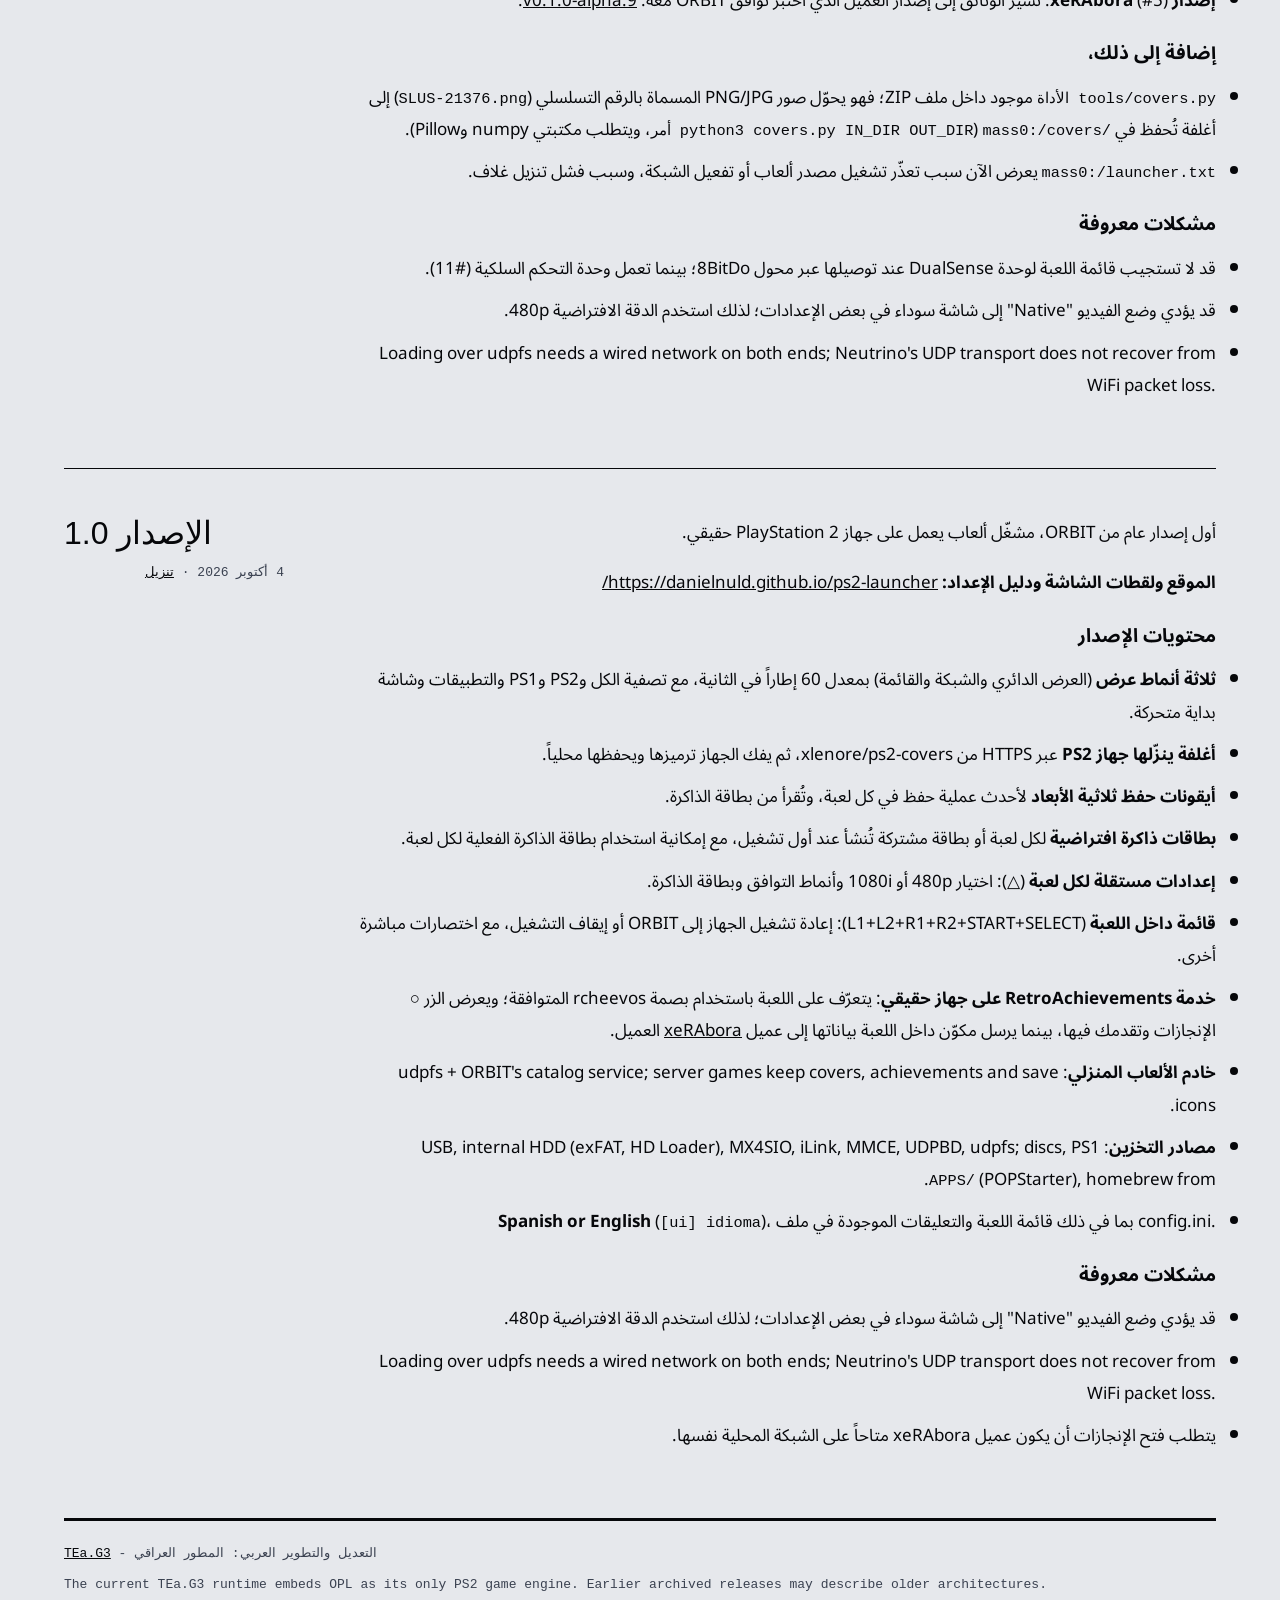
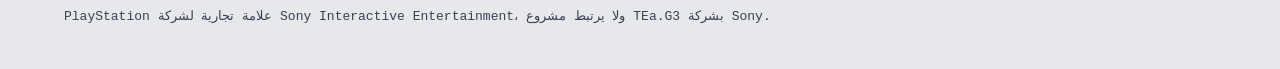
==== commit 3ade4c5f: "docs: publish accurate unreleased OPL-only integration status" ====
--- a/site/changelog.html
+++ b/site/changelog.html
@@ -28,6 +28,21 @@
     <p>Newest first. Called ORBIT until v1.1. Each version's zip and checksums are on its release page.</p>
   </header>
 
+  <section class="chapter" id="current-opl-only">
+    <header><b>Current</b><h2 class="mono">OPL-only integration state · 2026-11-26 · unreleased</h2></header>
+    <div>
+      <p>The following is the current integration state; it is not a published release.</p>
+      <ul>
+        <li>OPL is the only PS2 game engine. The Neutrino runtime, ELF, loader and IOP/EE modules are not included.</li>
+        <li>The Neutrino IGR overlay's visual design and Arabic bitmap generator are preserved under <code>ui/neutrino-igr/</code> as a UI-only reference. They are not linked or active; OPL IGR uses START+SELECT to return to TEa.G3 and R3+L3 to power off.</li>
+        <li>USB ISO/ZSO and USBExtreme UL have automated route tests. Real PS2 game boot and sustained-read tests are still pending.</li>
+        <li>ATA HDD, HD Loader, MX4SIO and iLink require hardware acceptance. SMB/UDPBD/UDPFS game streaming and MMCE game launching remain disabled; the optional server is only for downloadable apps and cover metadata.</li>
+        <li>The current build uses the physical memory card only. The old VMC panel and in-game achievement notifications are not enabled.</li>
+        <li>CI validates OPL compilation, the embedded runtime manifest, package integrity and host-side source tests; it does not prove game playback.</li>
+      </ul>
+    </div>
+  </section>
+
   <section class="chapter" id="v1.3.3">
     <header><b>1.3.3</b><h2 class="mono">2026-11-24 · <a href="https://github.com/TEaG3/newday/releases/tag/arabic-v1.3.3">candidate package</a></h2></header>
     <div>
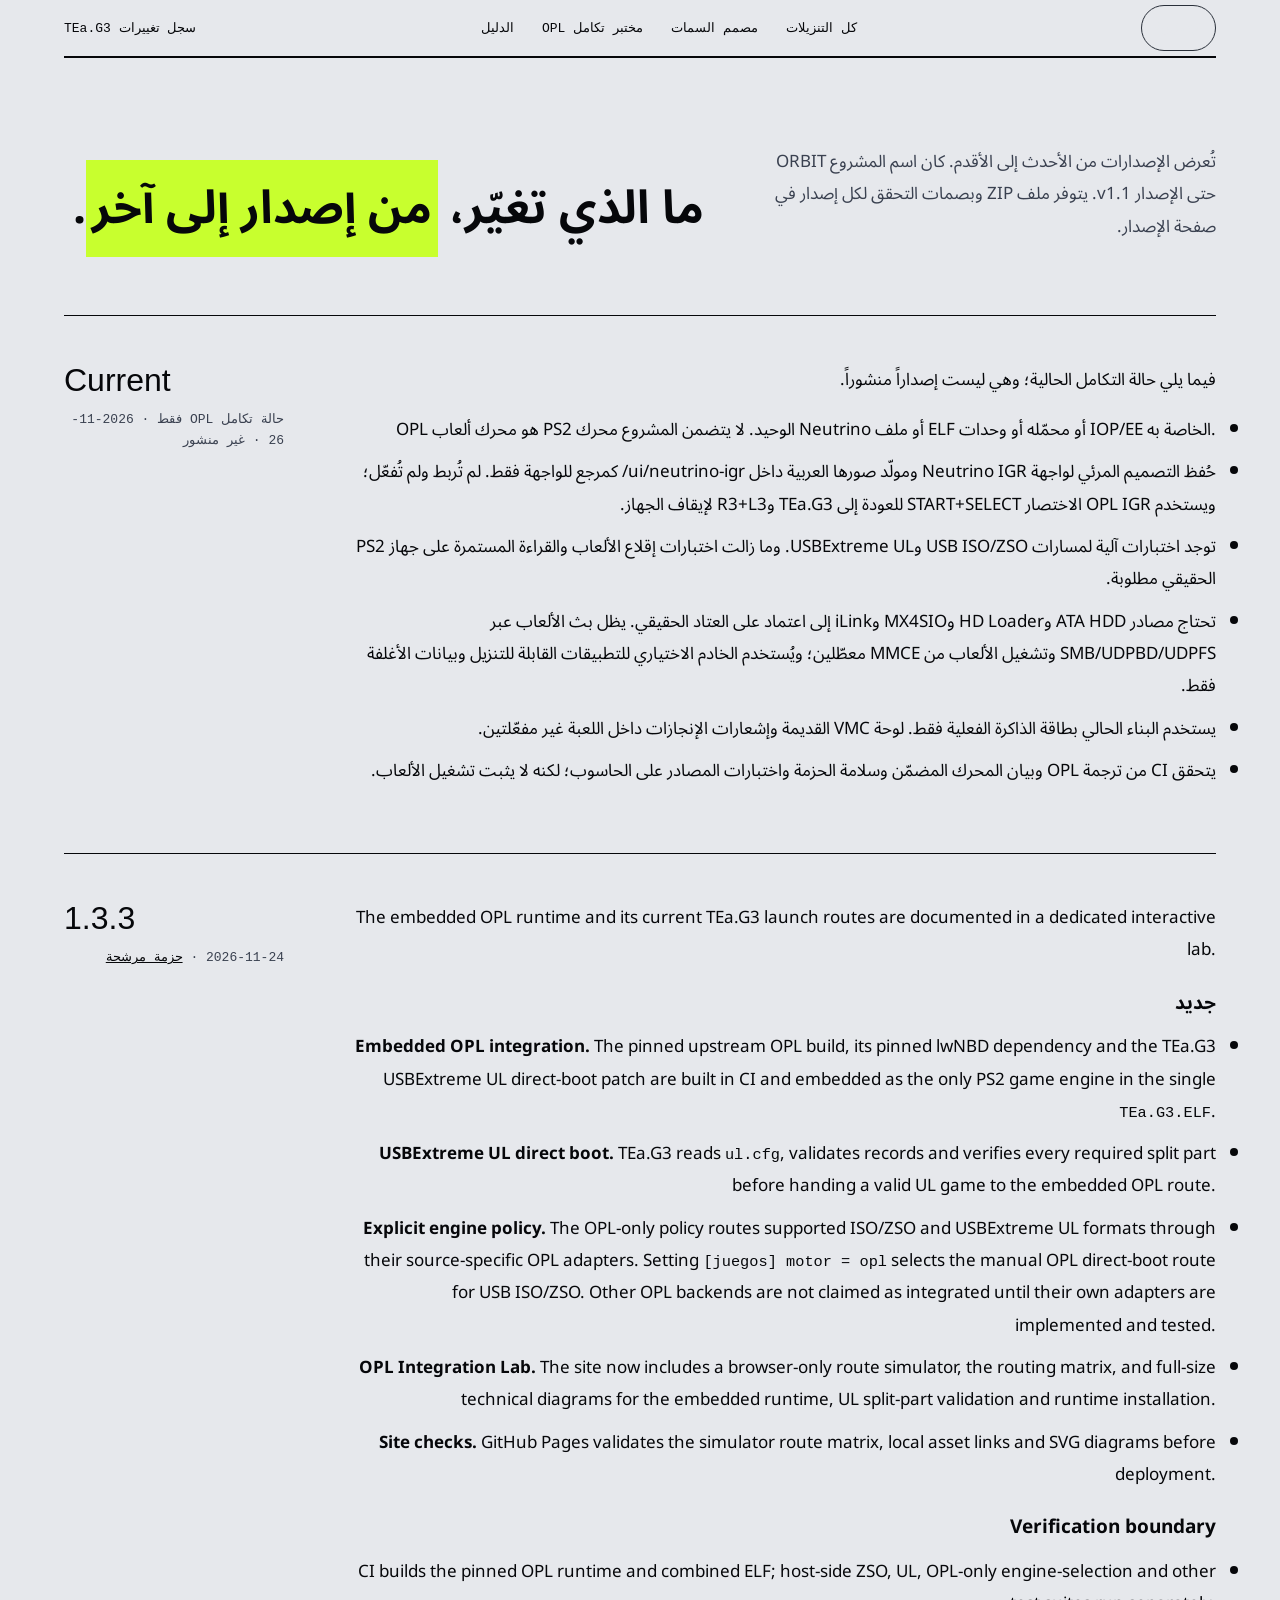
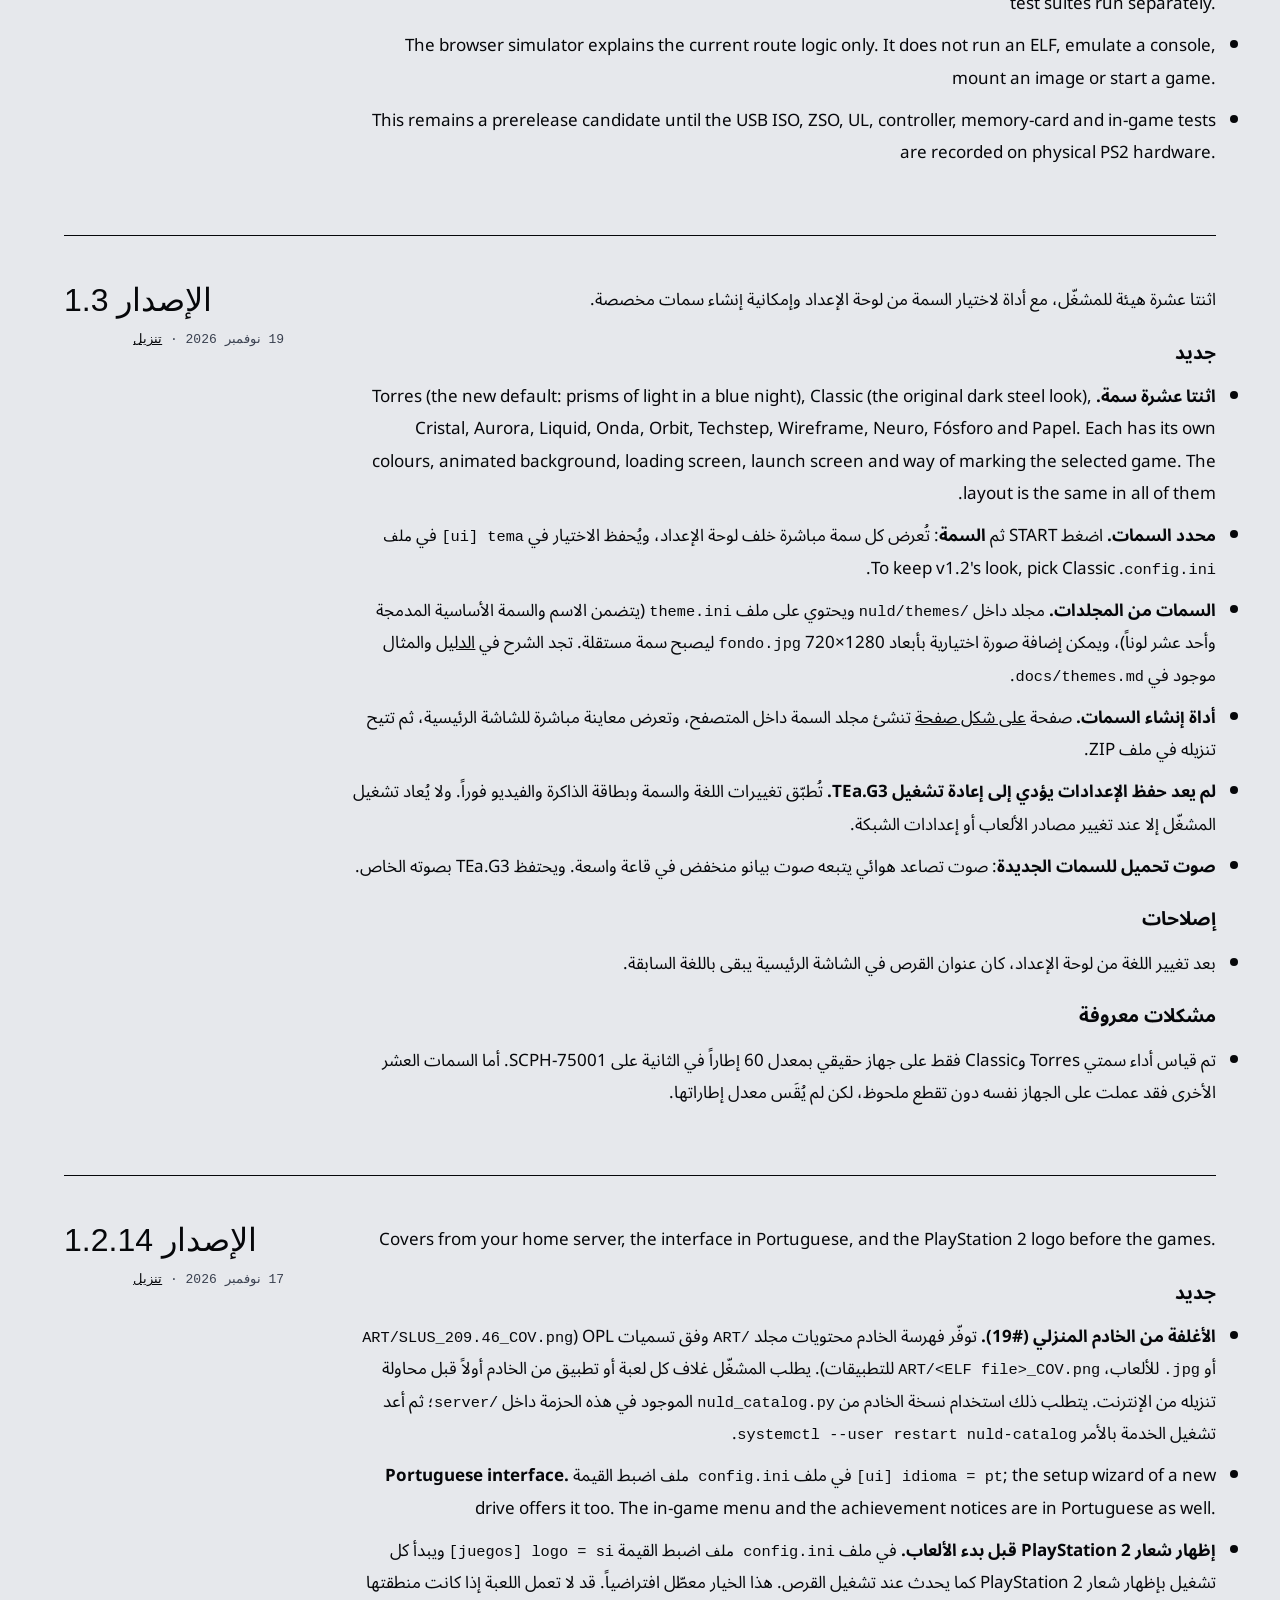
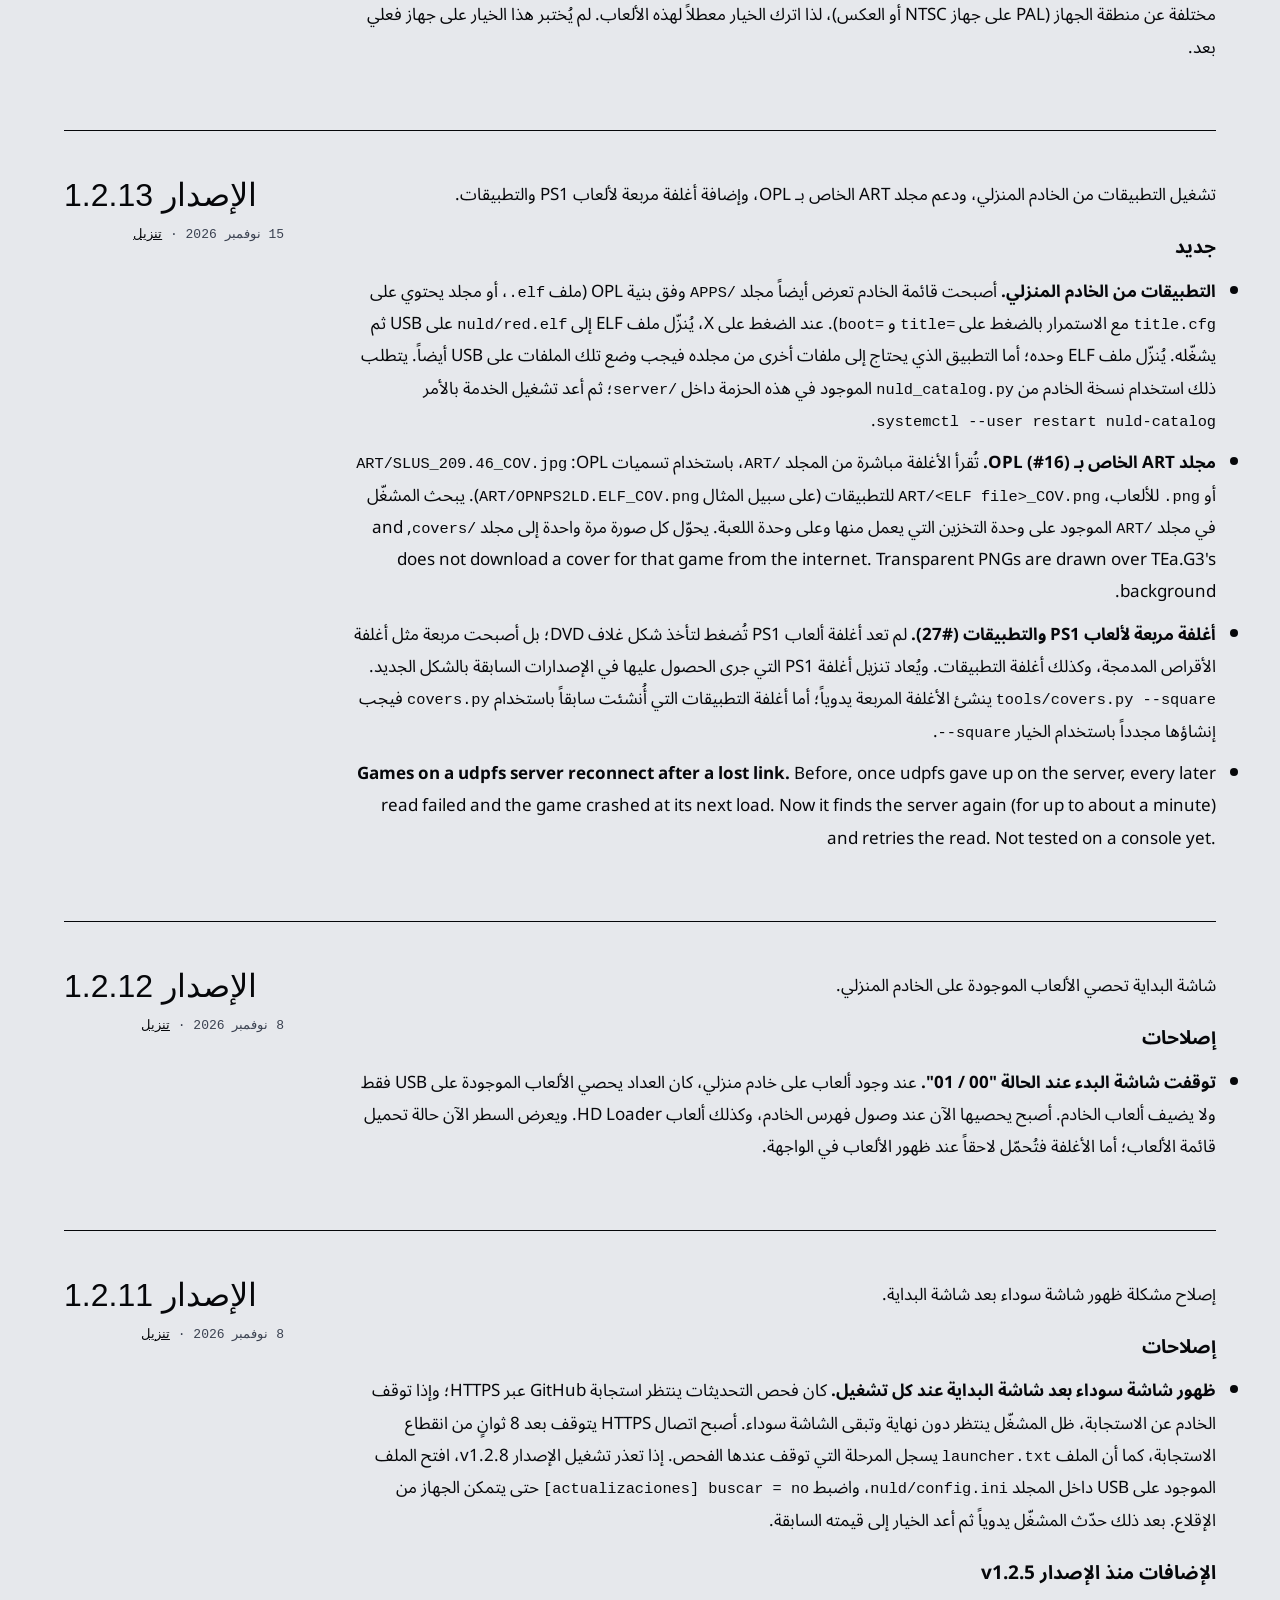
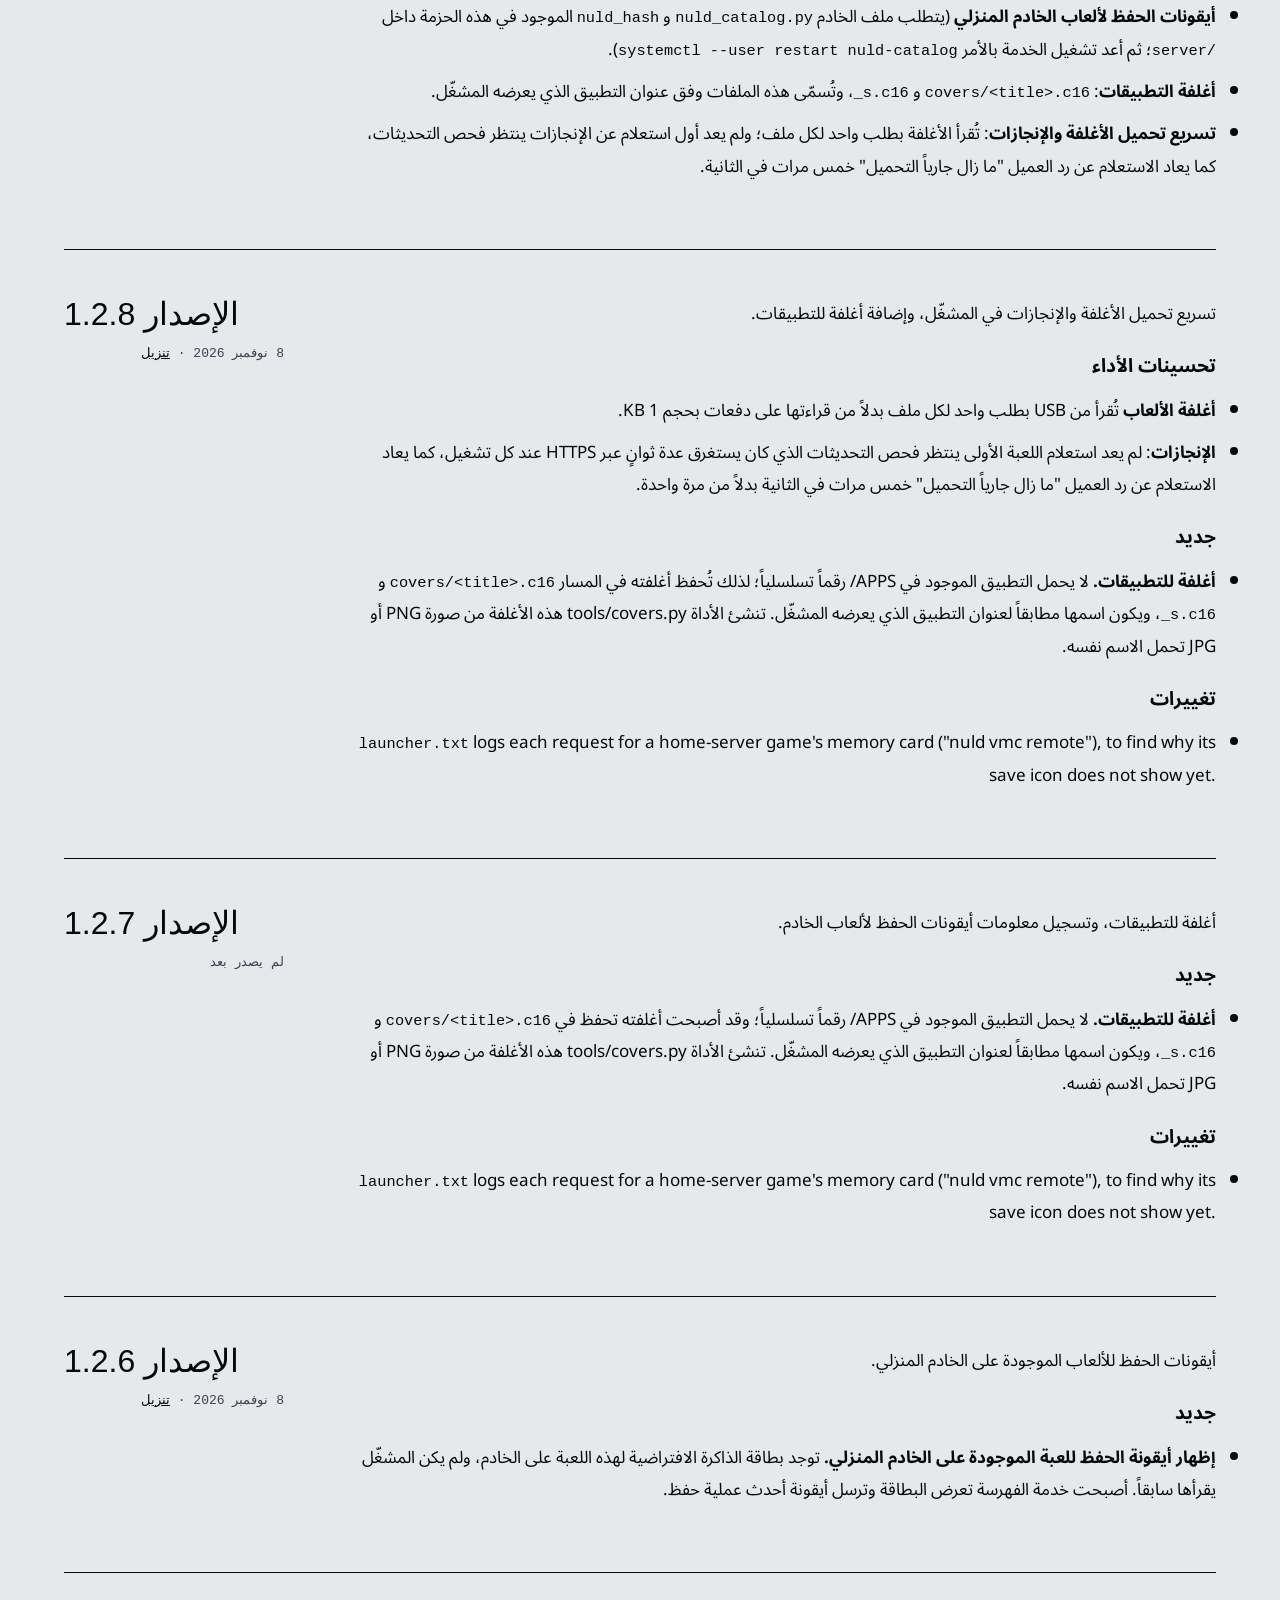
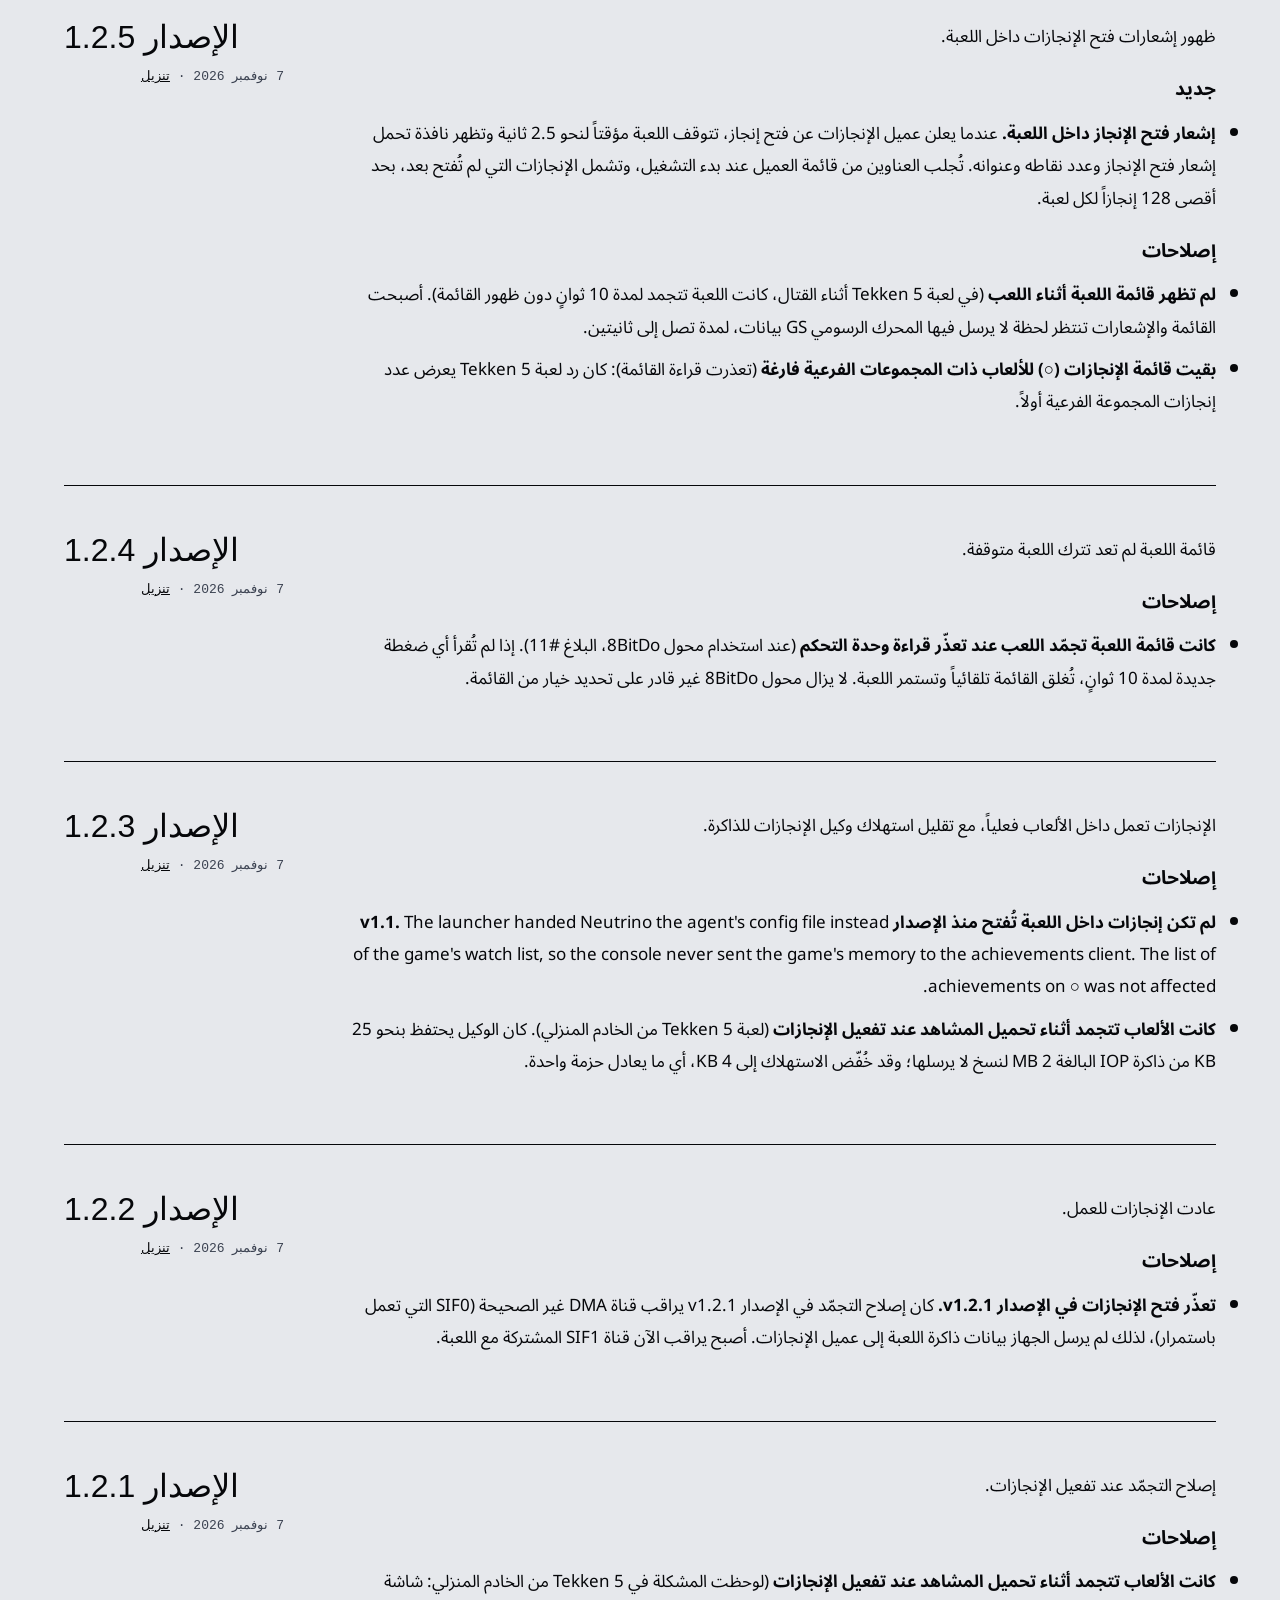
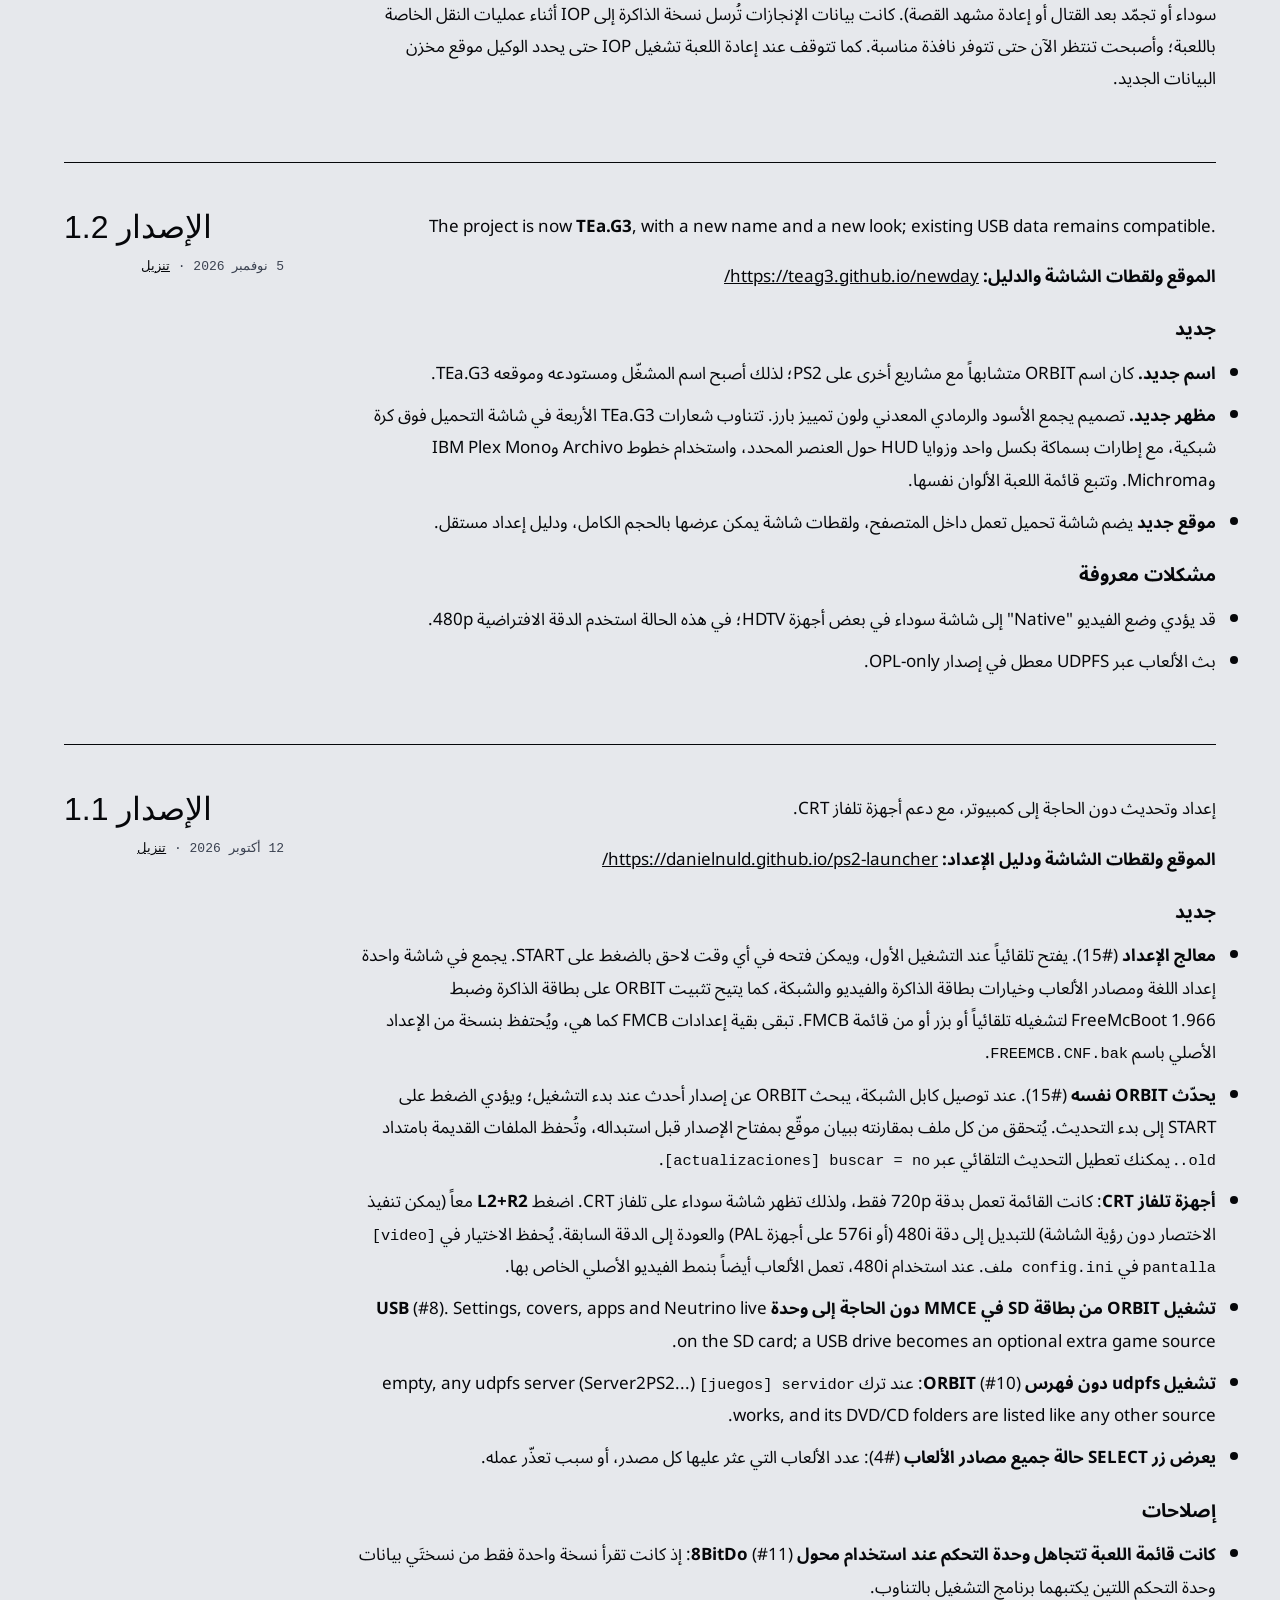
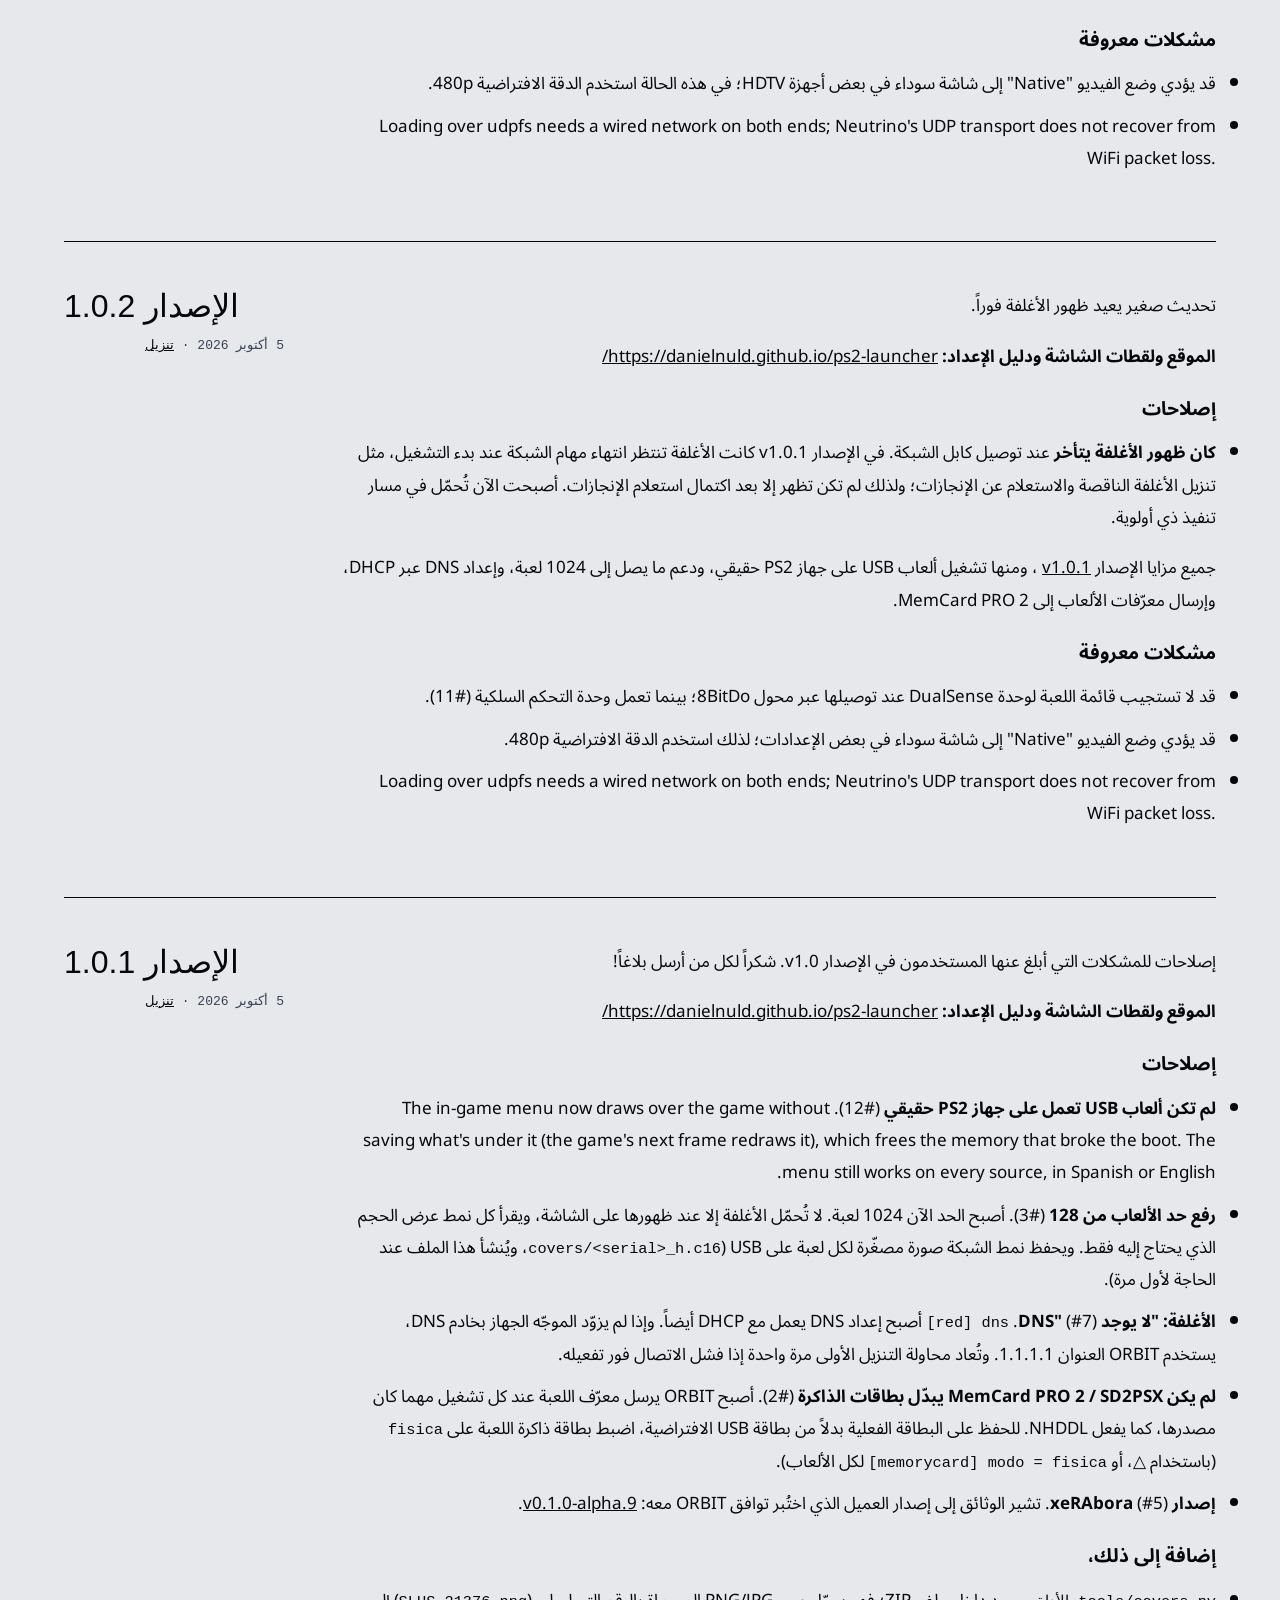
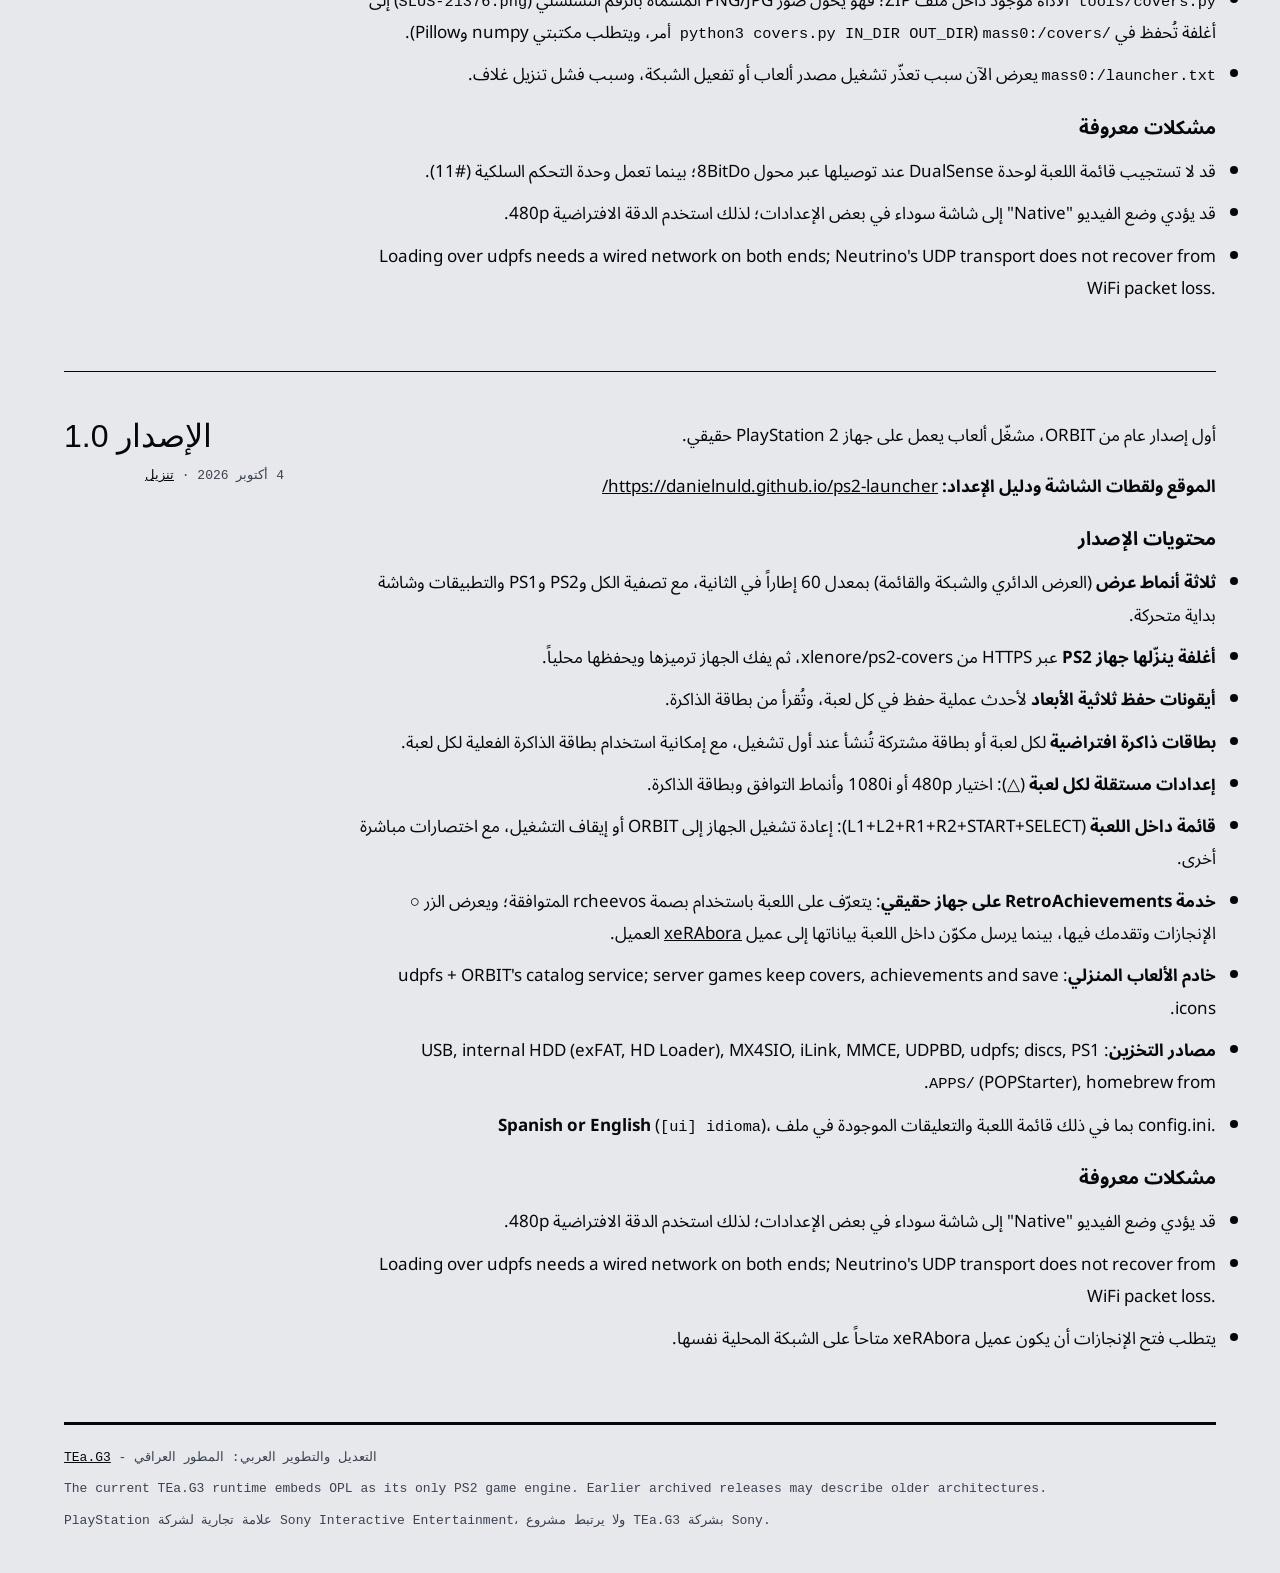
==== commit 44e1a383: "docs: keep OPL-only status text translatable" ====
--- a/site/changelog.html
+++ b/site/changelog.html
@@ -34,7 +34,7 @@
       <p>The following is the current integration state; it is not a published release.</p>
       <ul>
         <li>OPL is the only PS2 game engine. The Neutrino runtime, ELF, loader and IOP/EE modules are not included.</li>
-        <li>The Neutrino IGR overlay's visual design and Arabic bitmap generator are preserved under <code>ui/neutrino-igr/</code> as a UI-only reference. They are not linked or active; OPL IGR uses START+SELECT to return to TEa.G3 and R3+L3 to power off.</li>
+        <li>The Neutrino IGR overlay's visual design and Arabic bitmap generator are preserved under ui/neutrino-igr/ as a UI-only reference. They are not linked or active; OPL IGR uses START+SELECT to return to TEa.G3 and R3+L3 to power off.</li>
         <li>USB ISO/ZSO and USBExtreme UL have automated route tests. Real PS2 game boot and sustained-read tests are still pending.</li>
         <li>ATA HDD, HD Loader, MX4SIO and iLink require hardware acceptance. SMB/UDPBD/UDPFS game streaming and MMCE game launching remain disabled; the optional server is only for downloadable apps and cover metadata.</li>
         <li>The current build uses the physical memory card only. The old VMC panel and in-game achievement notifications are not enabled.</li>
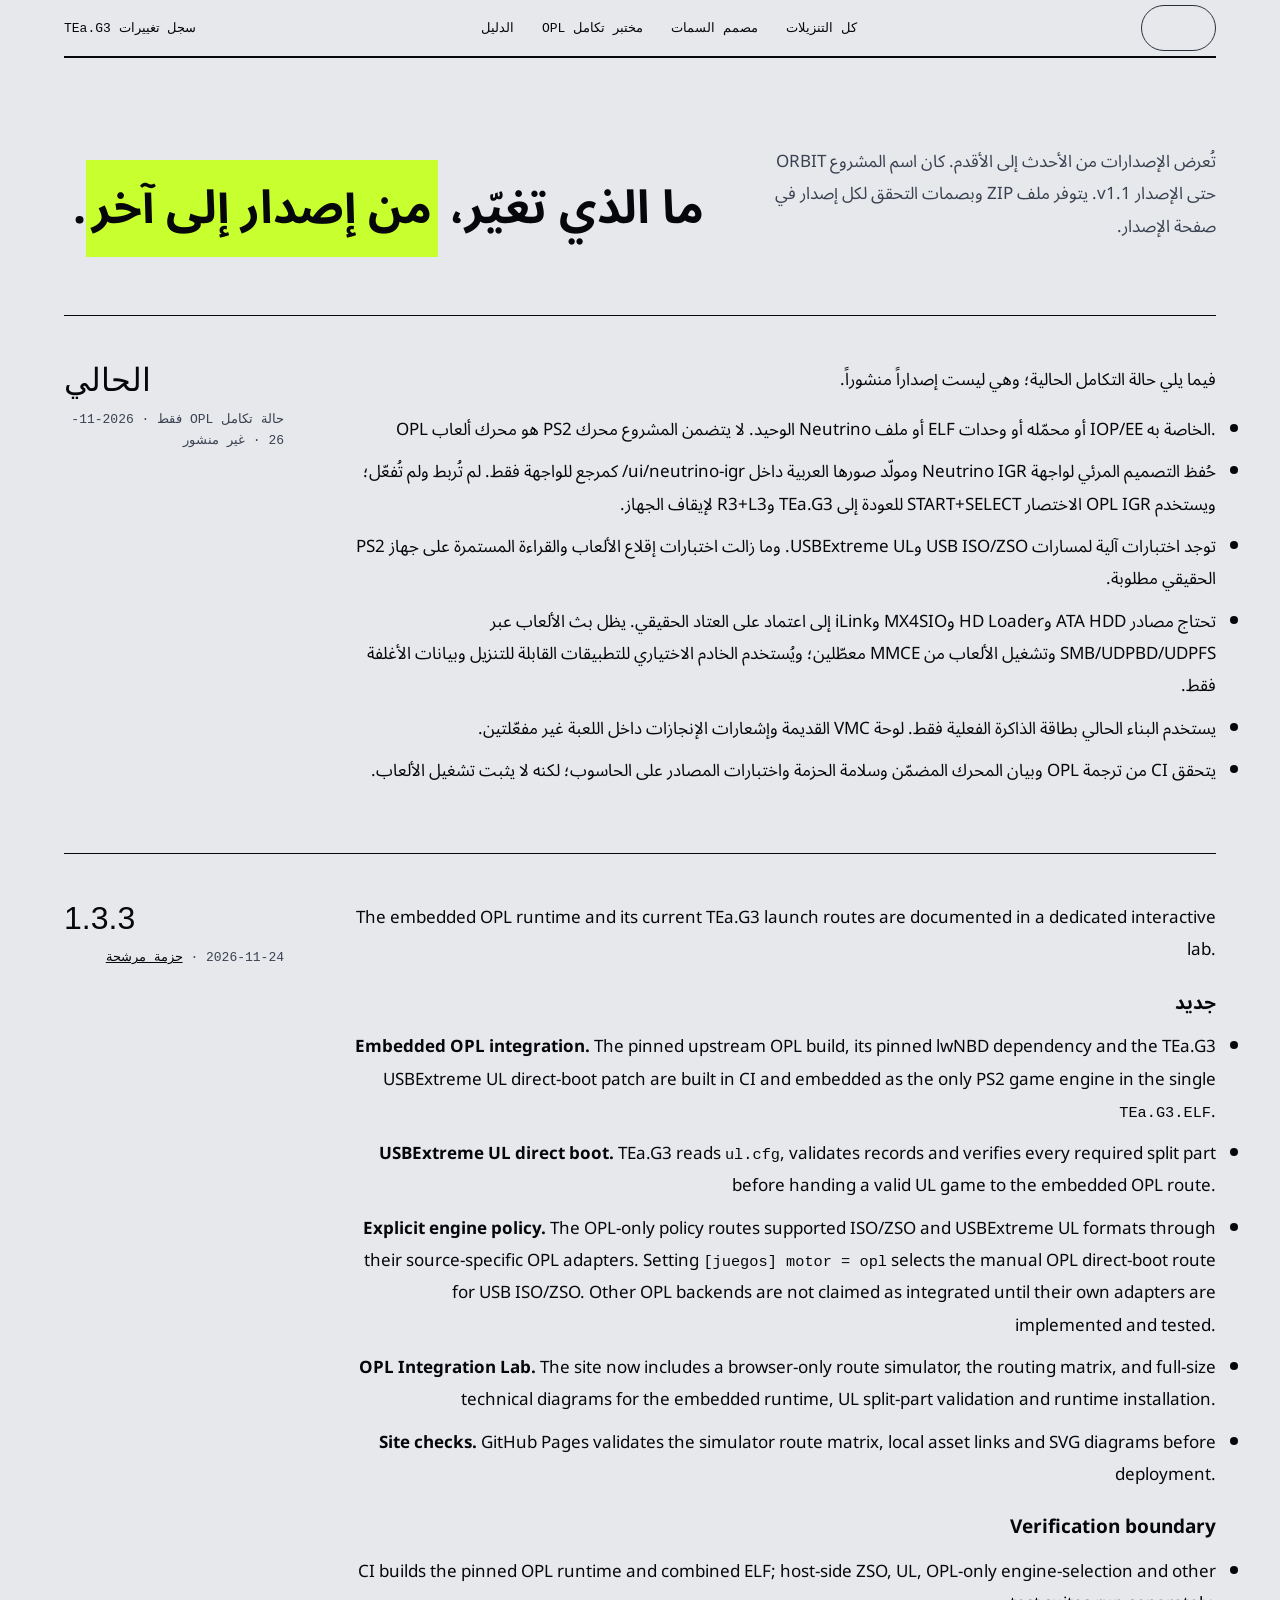
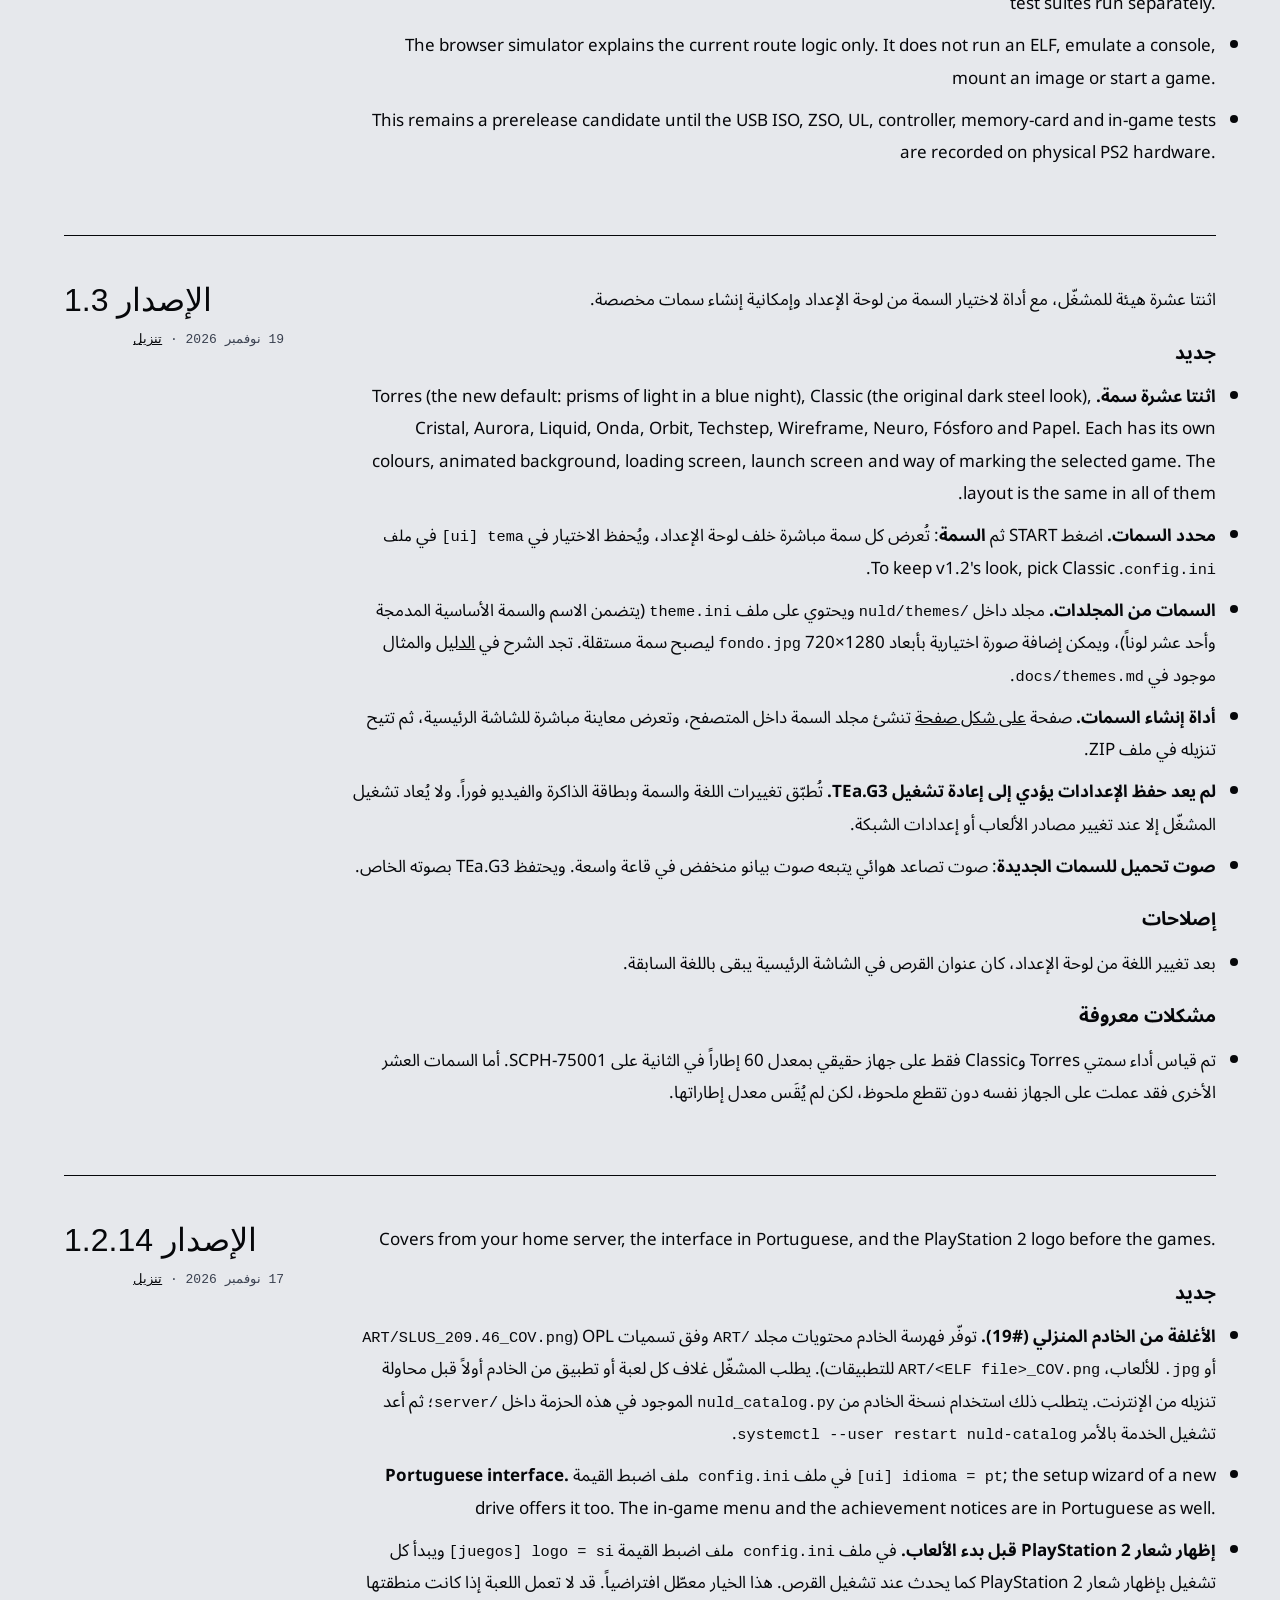
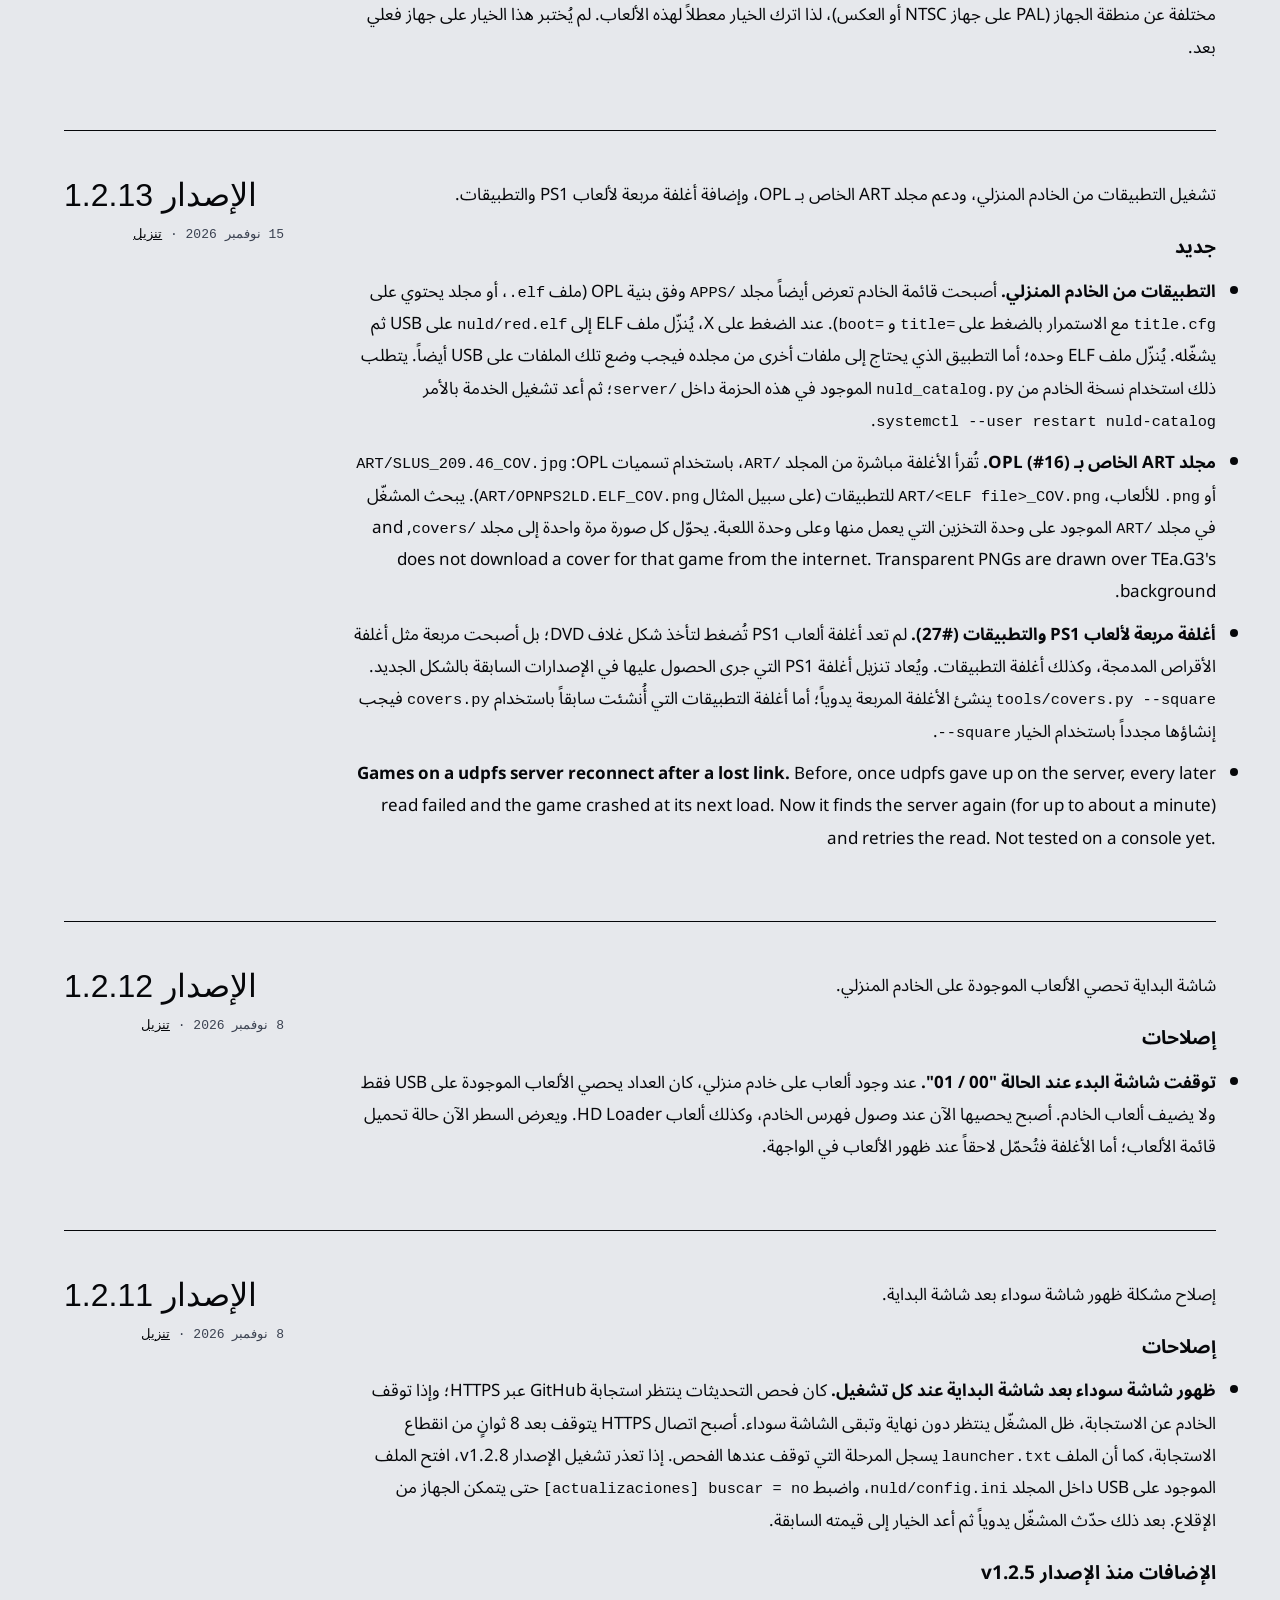
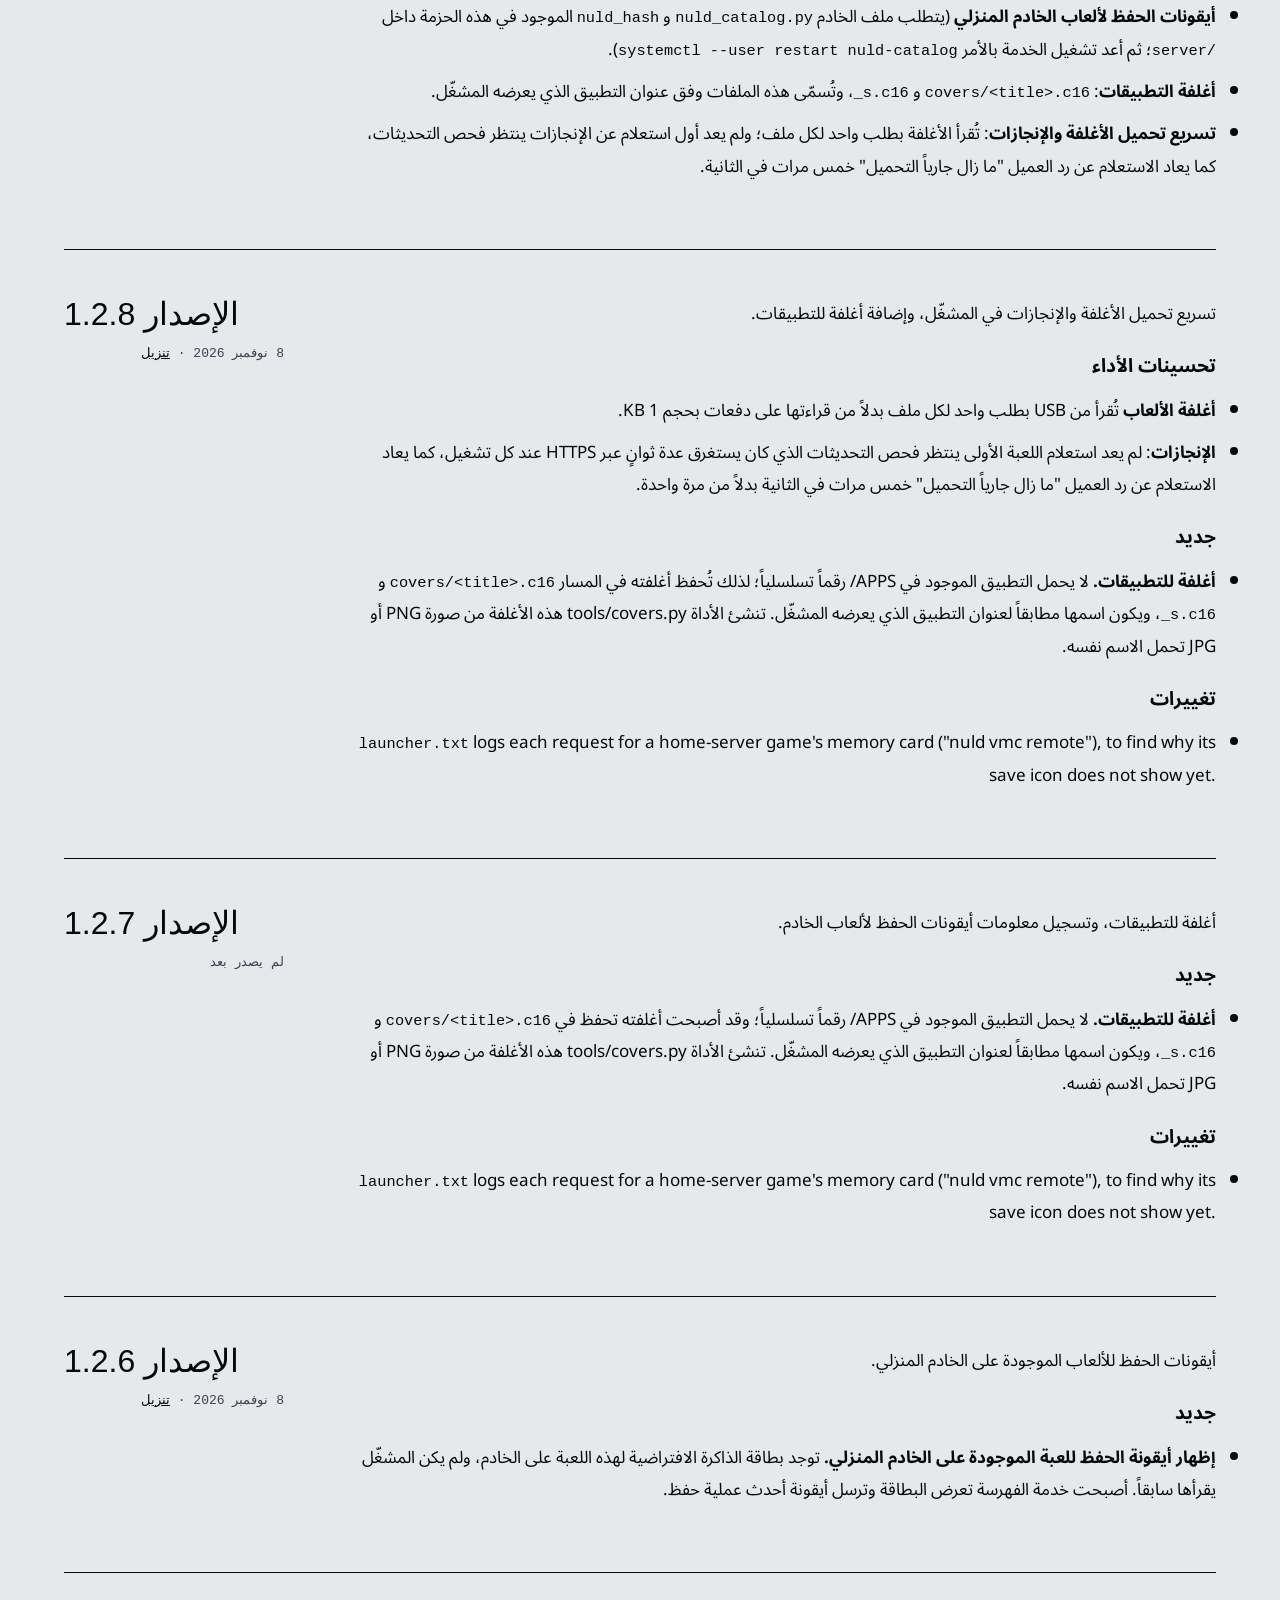
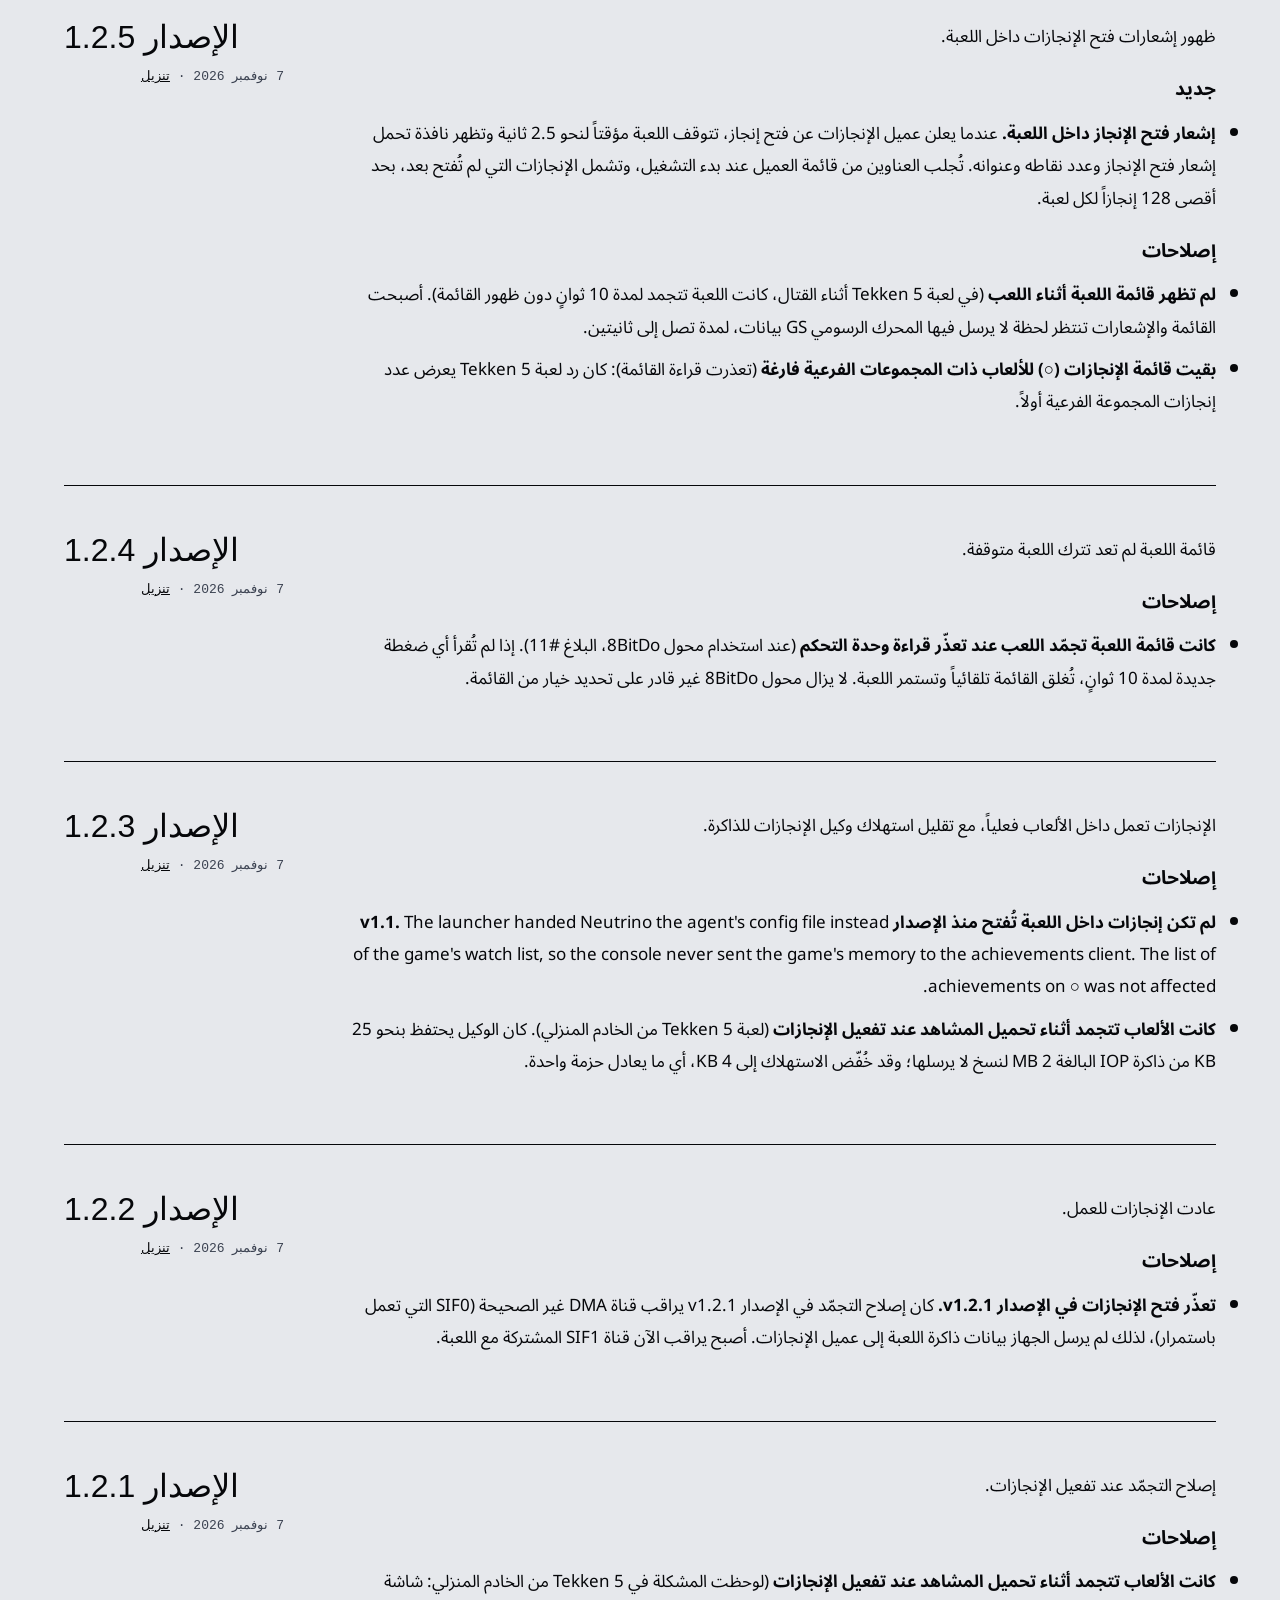
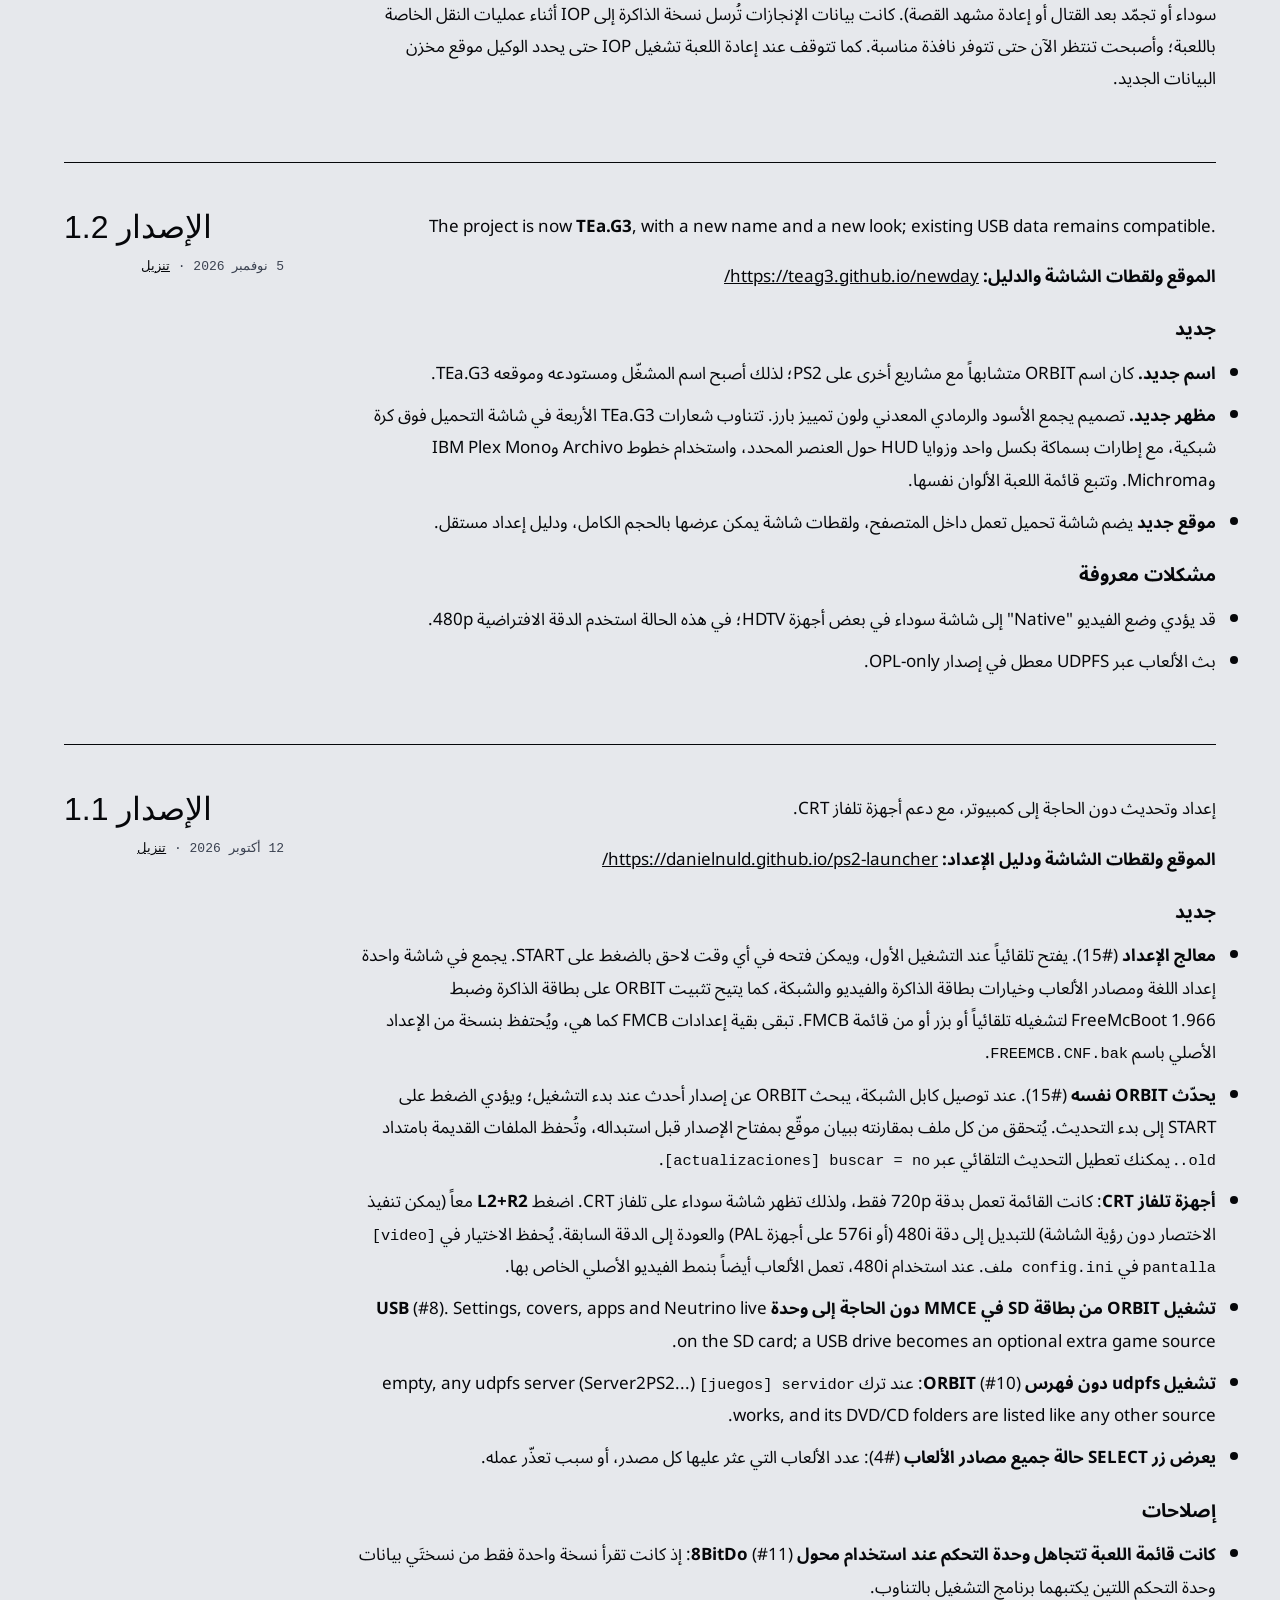
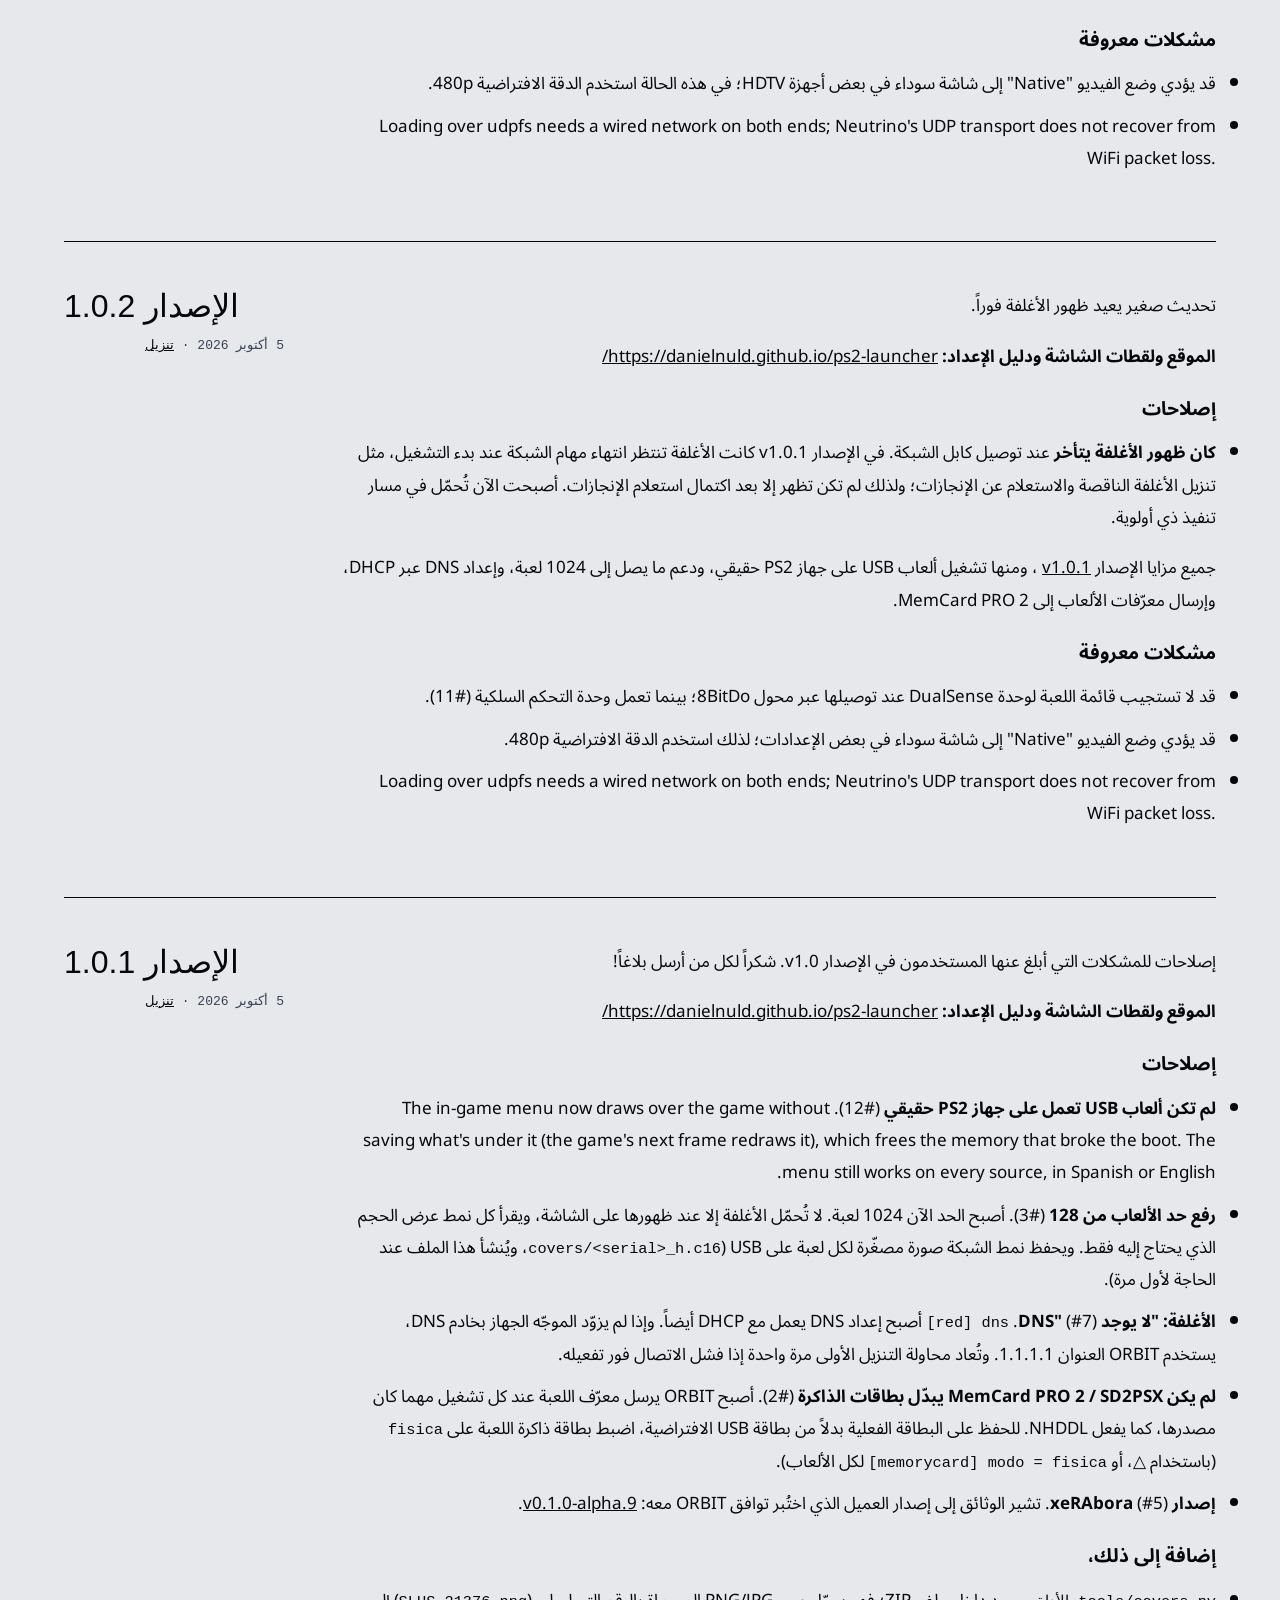
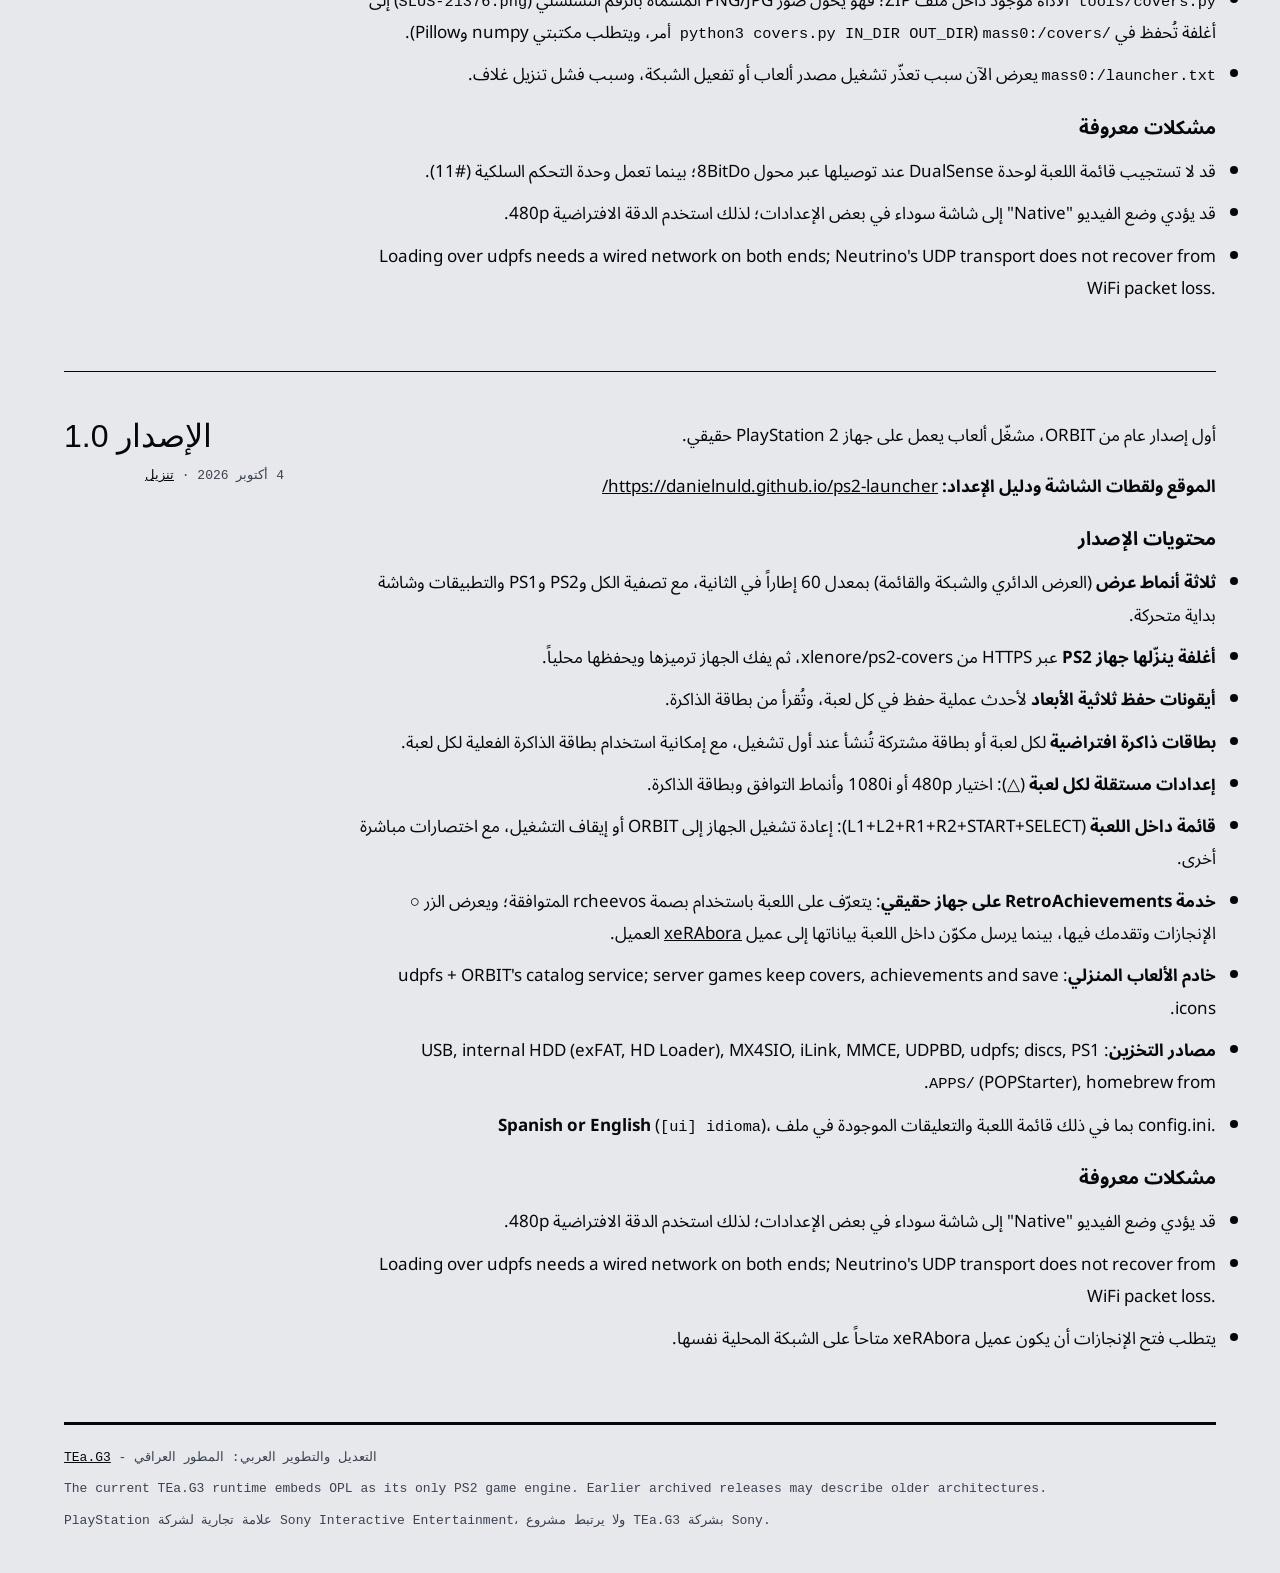
==== commit 8c0fa69a: "Add restrictive Content Security Policy to site page" ====
--- a/site/changelog.html
+++ b/site/changelog.html
@@ -2,6 +2,7 @@
 <html lang="en" dir="ltr">
 <head>
 <meta charset="utf-8">
+<meta http-equiv="Content-Security-Policy" content="default-src 'self'; script-src 'self'; style-src 'self' 'unsafe-inline'; img-src 'self' data: blob:; font-src 'self' data:; connect-src 'self' https://api.github.com; media-src 'self' blob:; object-src 'none'; base-uri 'self'; form-action 'self' https://github.com; upgrade-insecure-requests">
 <meta name="viewport" content="width=device-width, initial-scale=1">
 <title>TEa.G3 changelog</title>
 <meta name="description" content="What changed in each version of TEa.G3, the PlayStation 2 game launcher.">
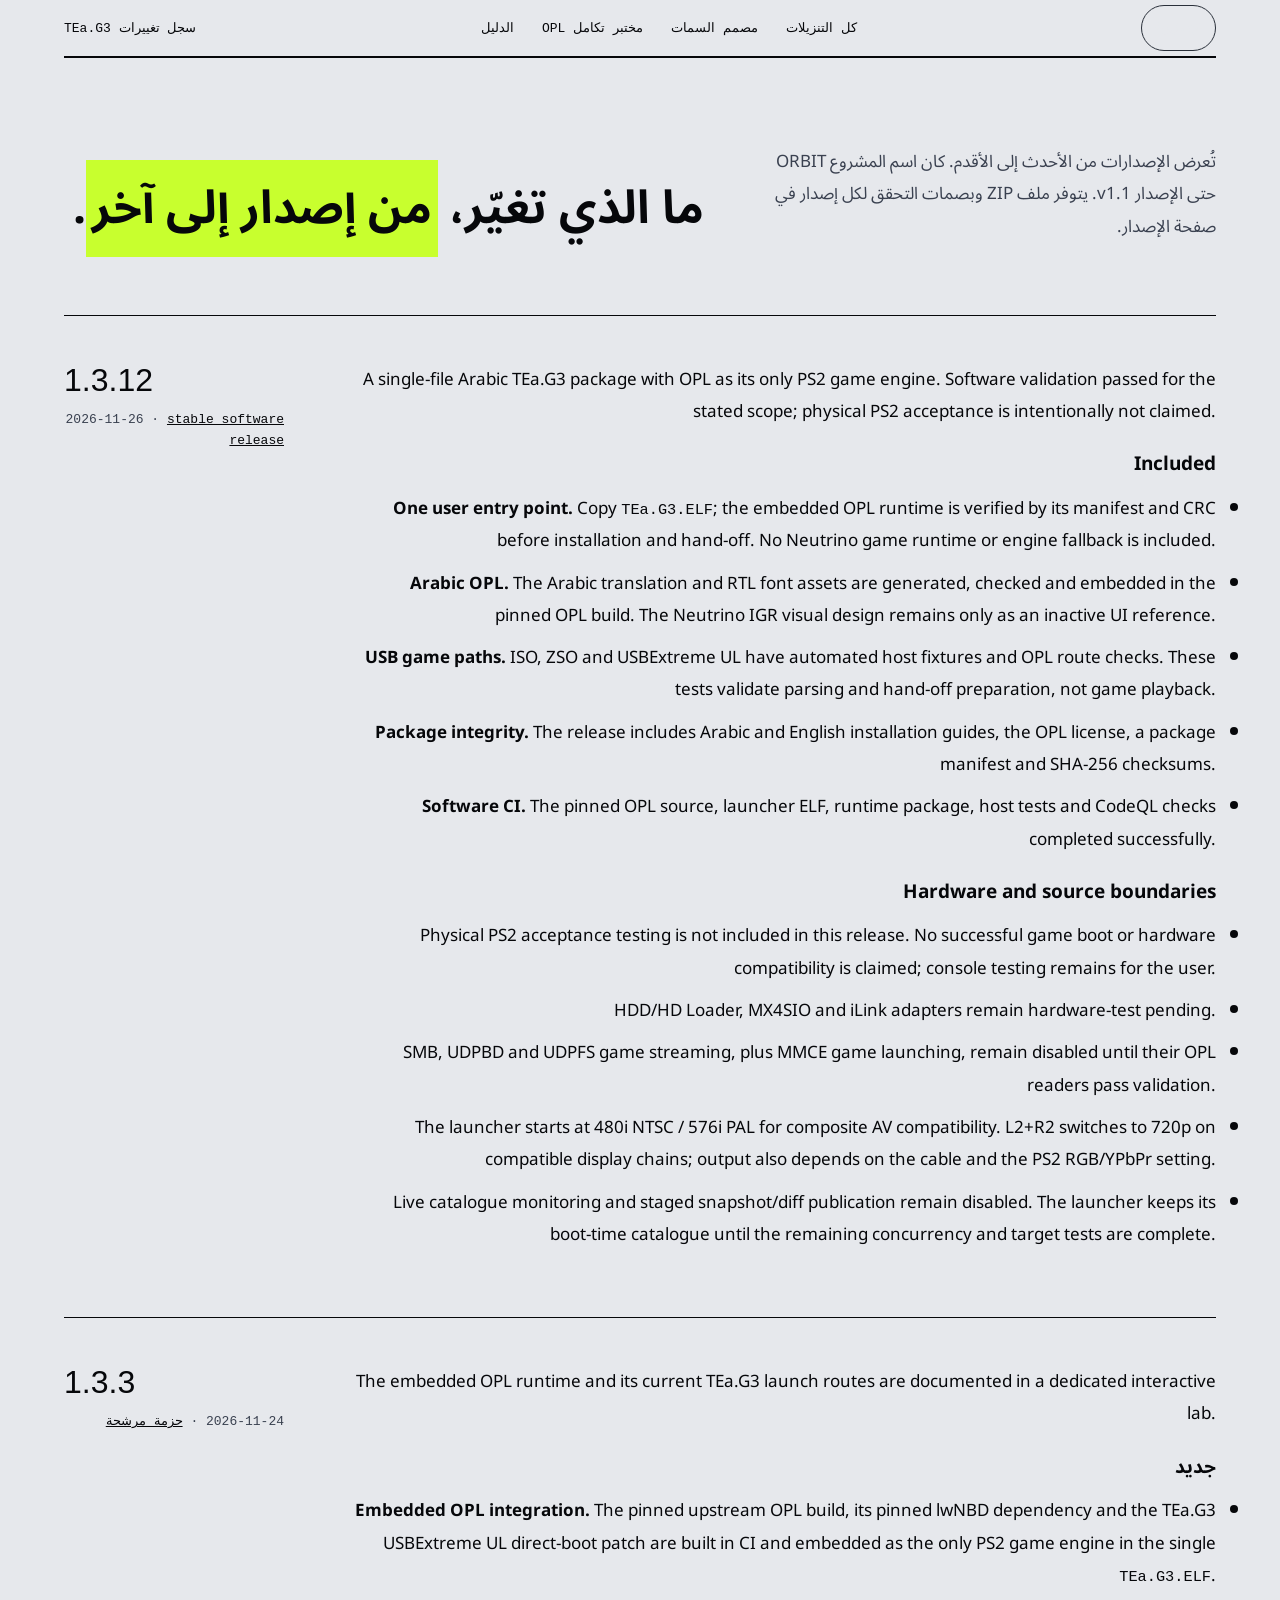
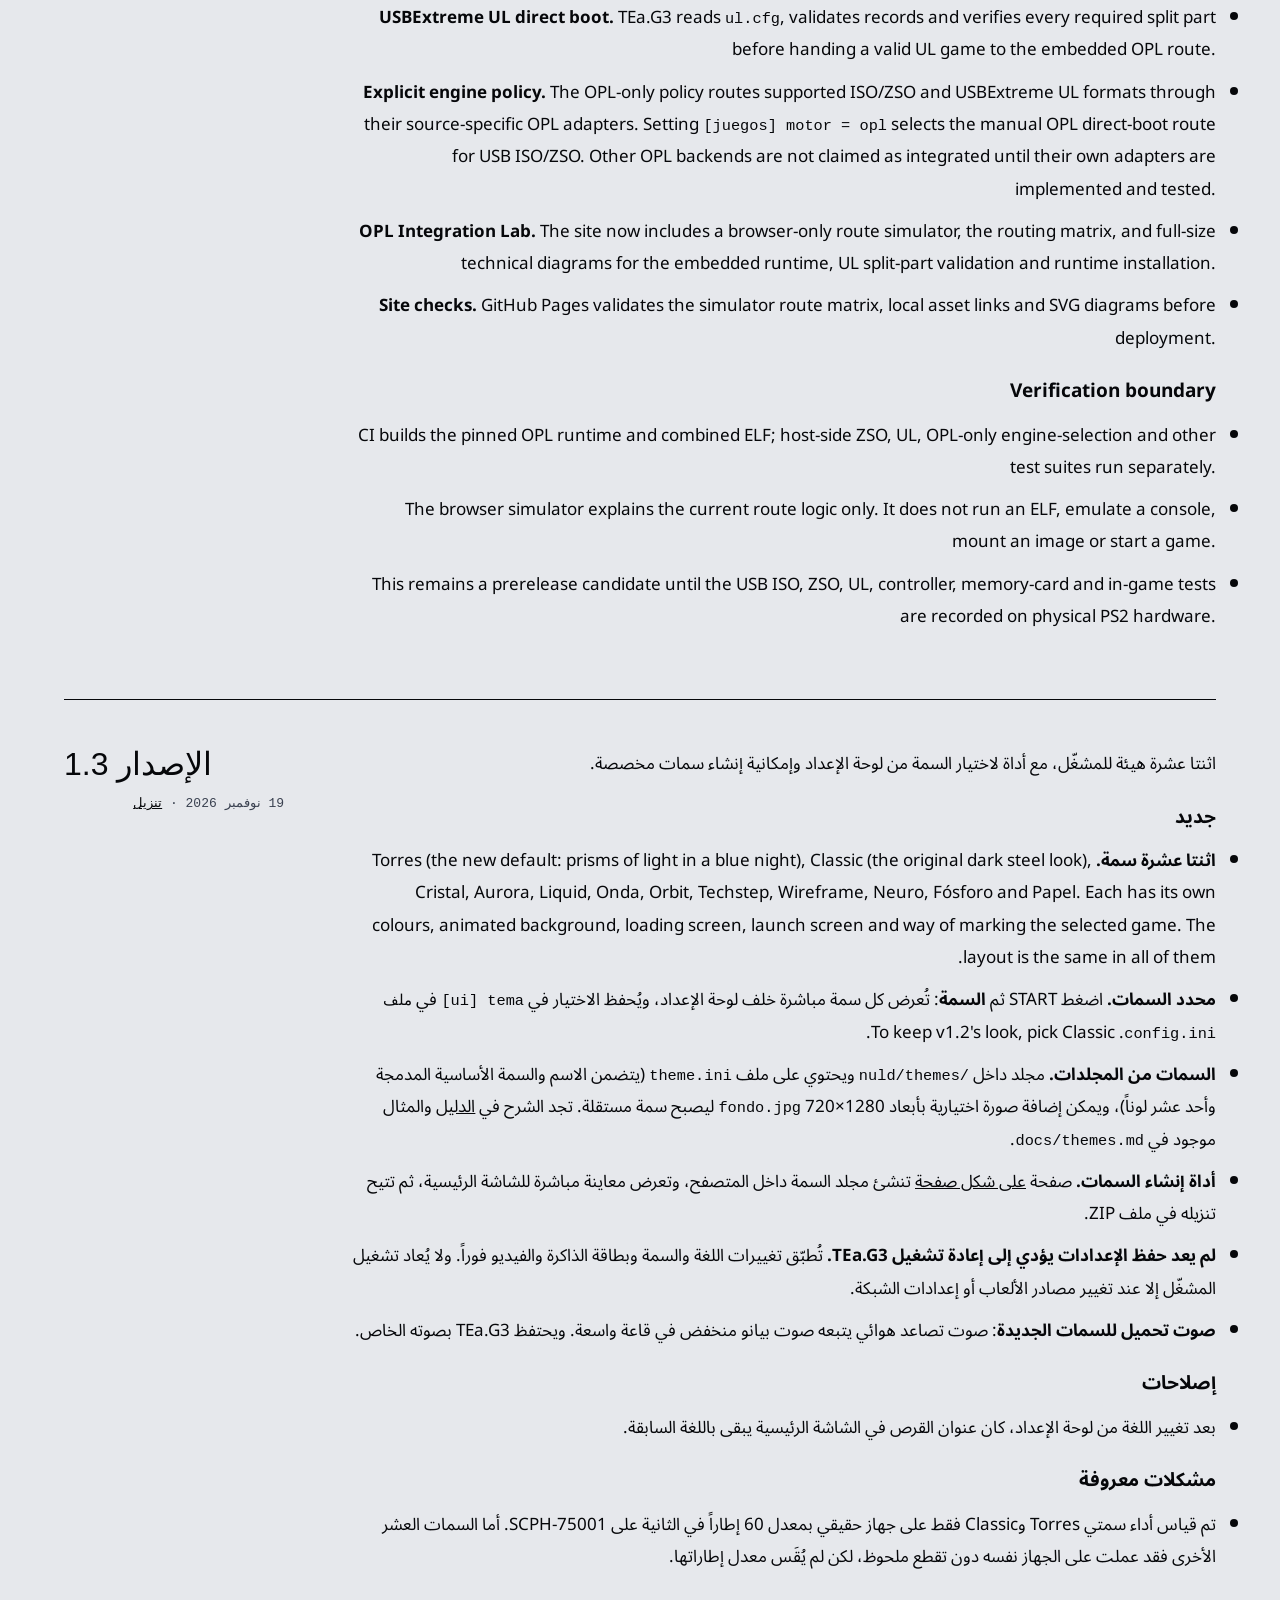
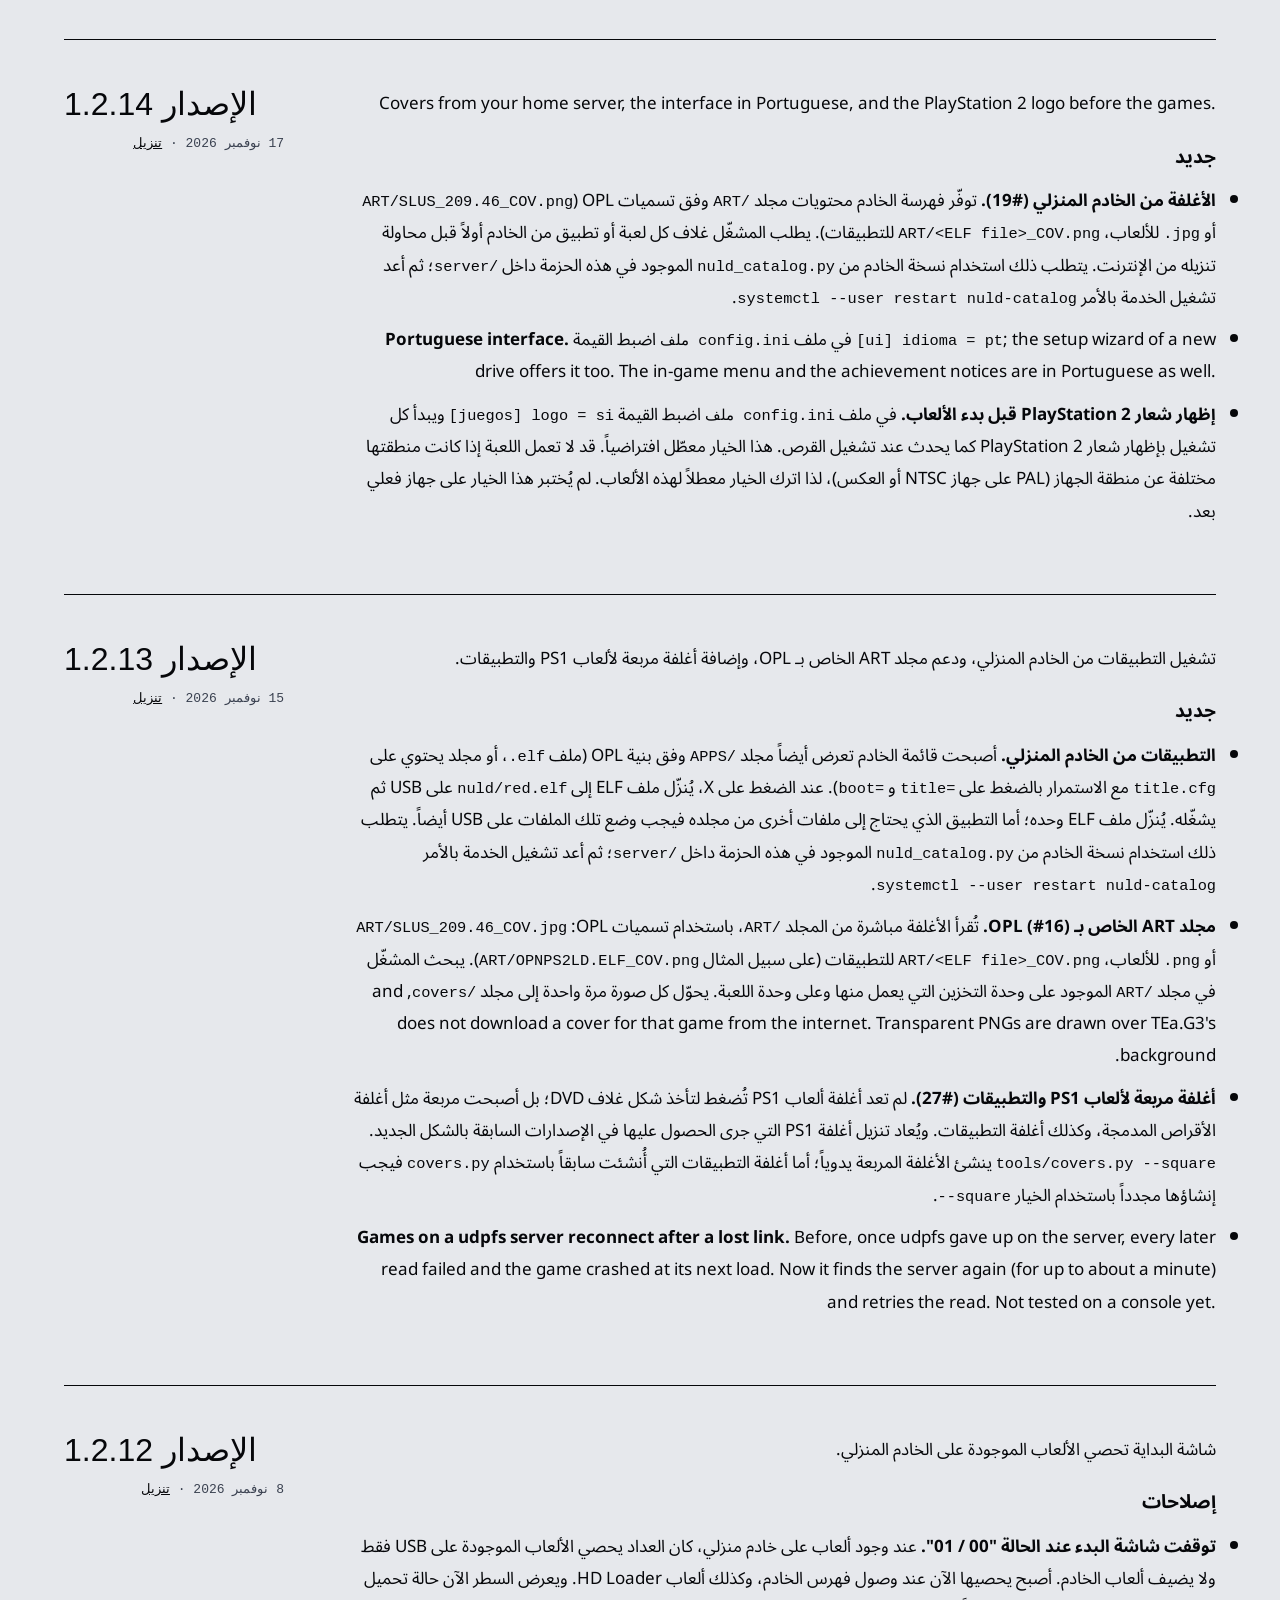
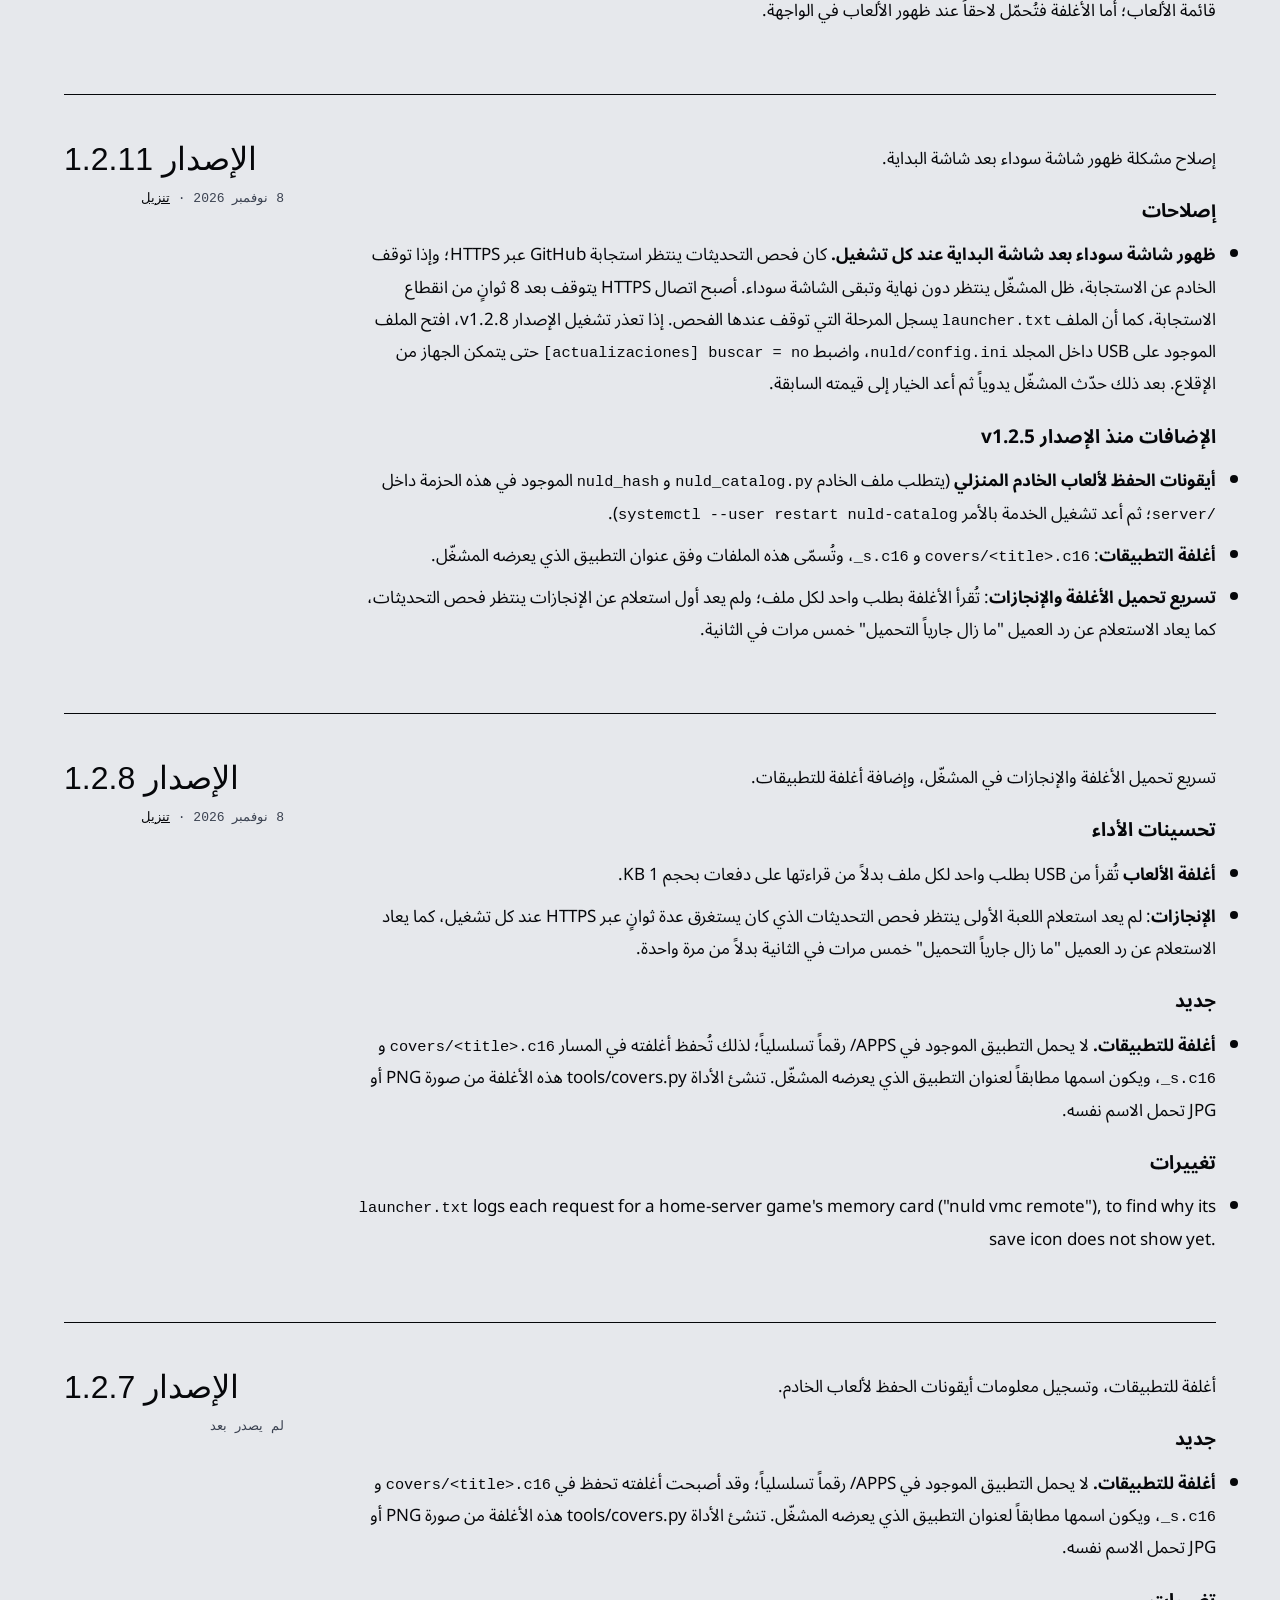
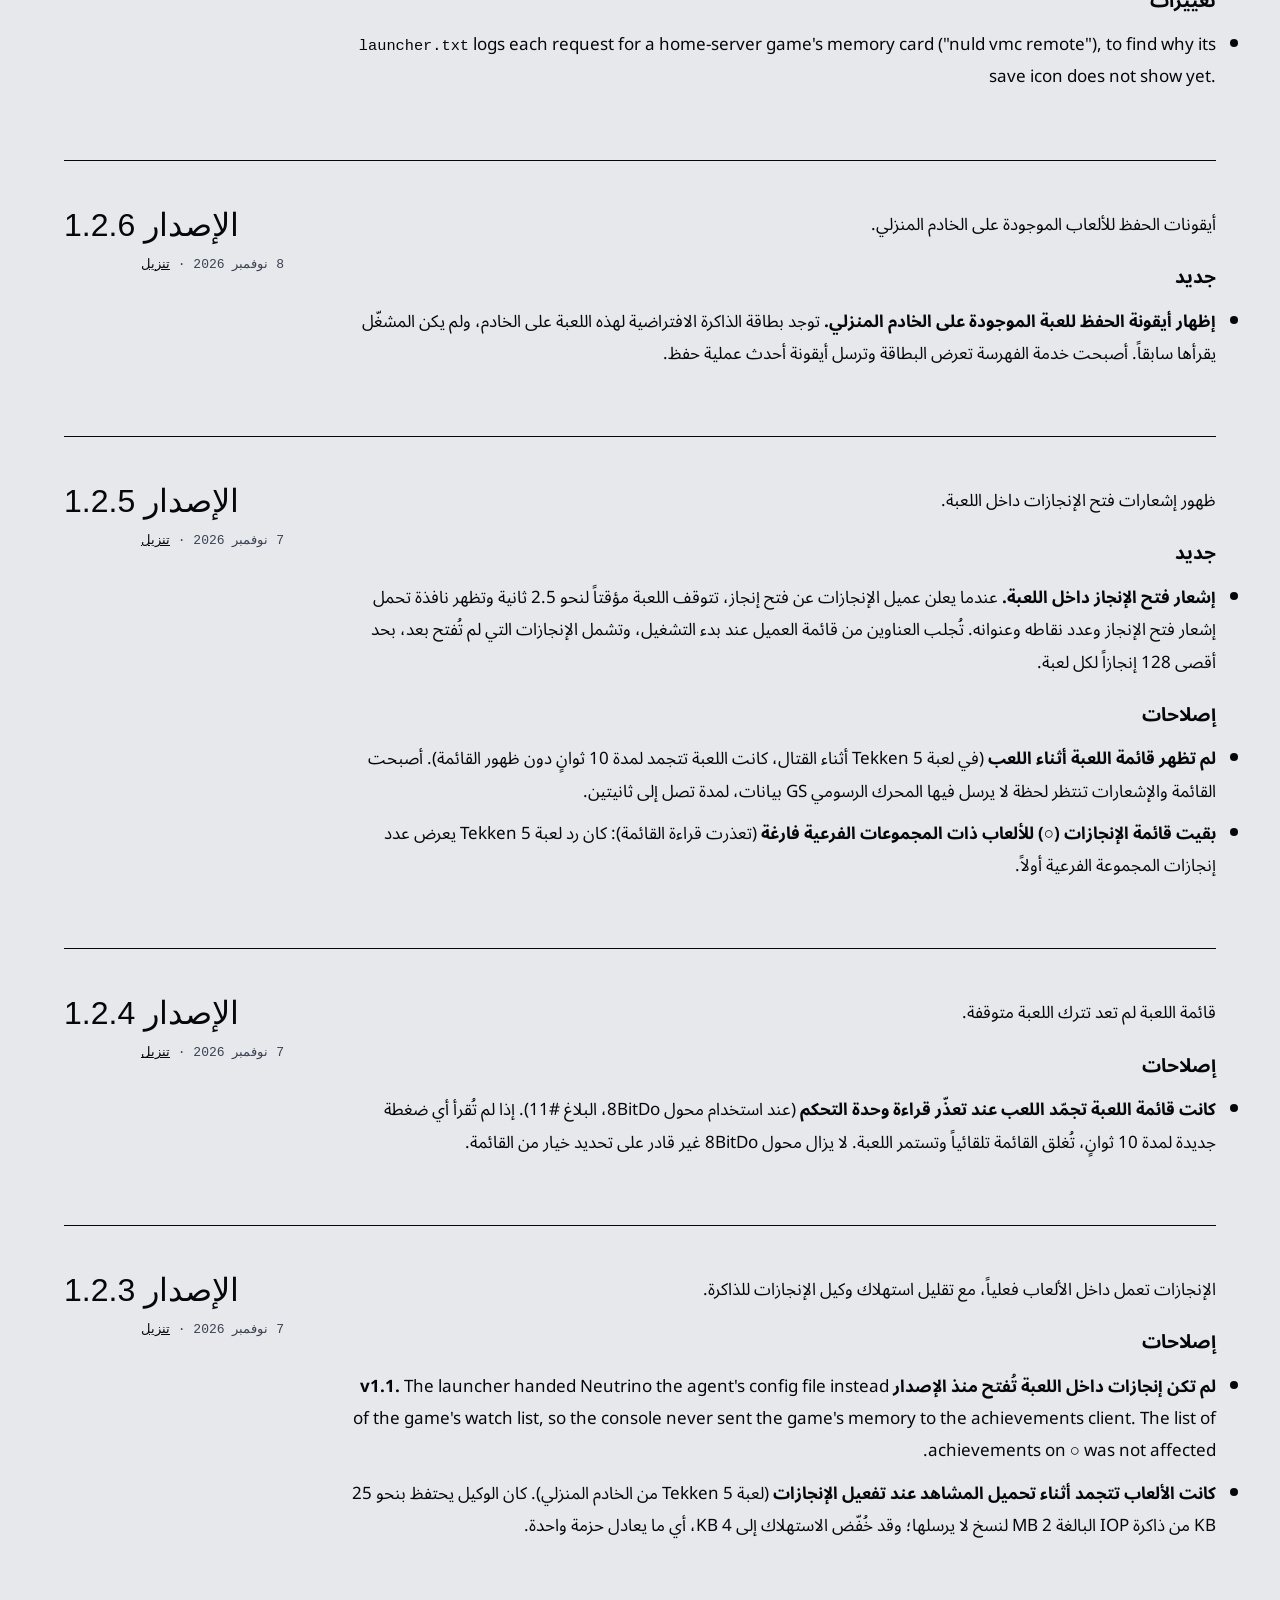
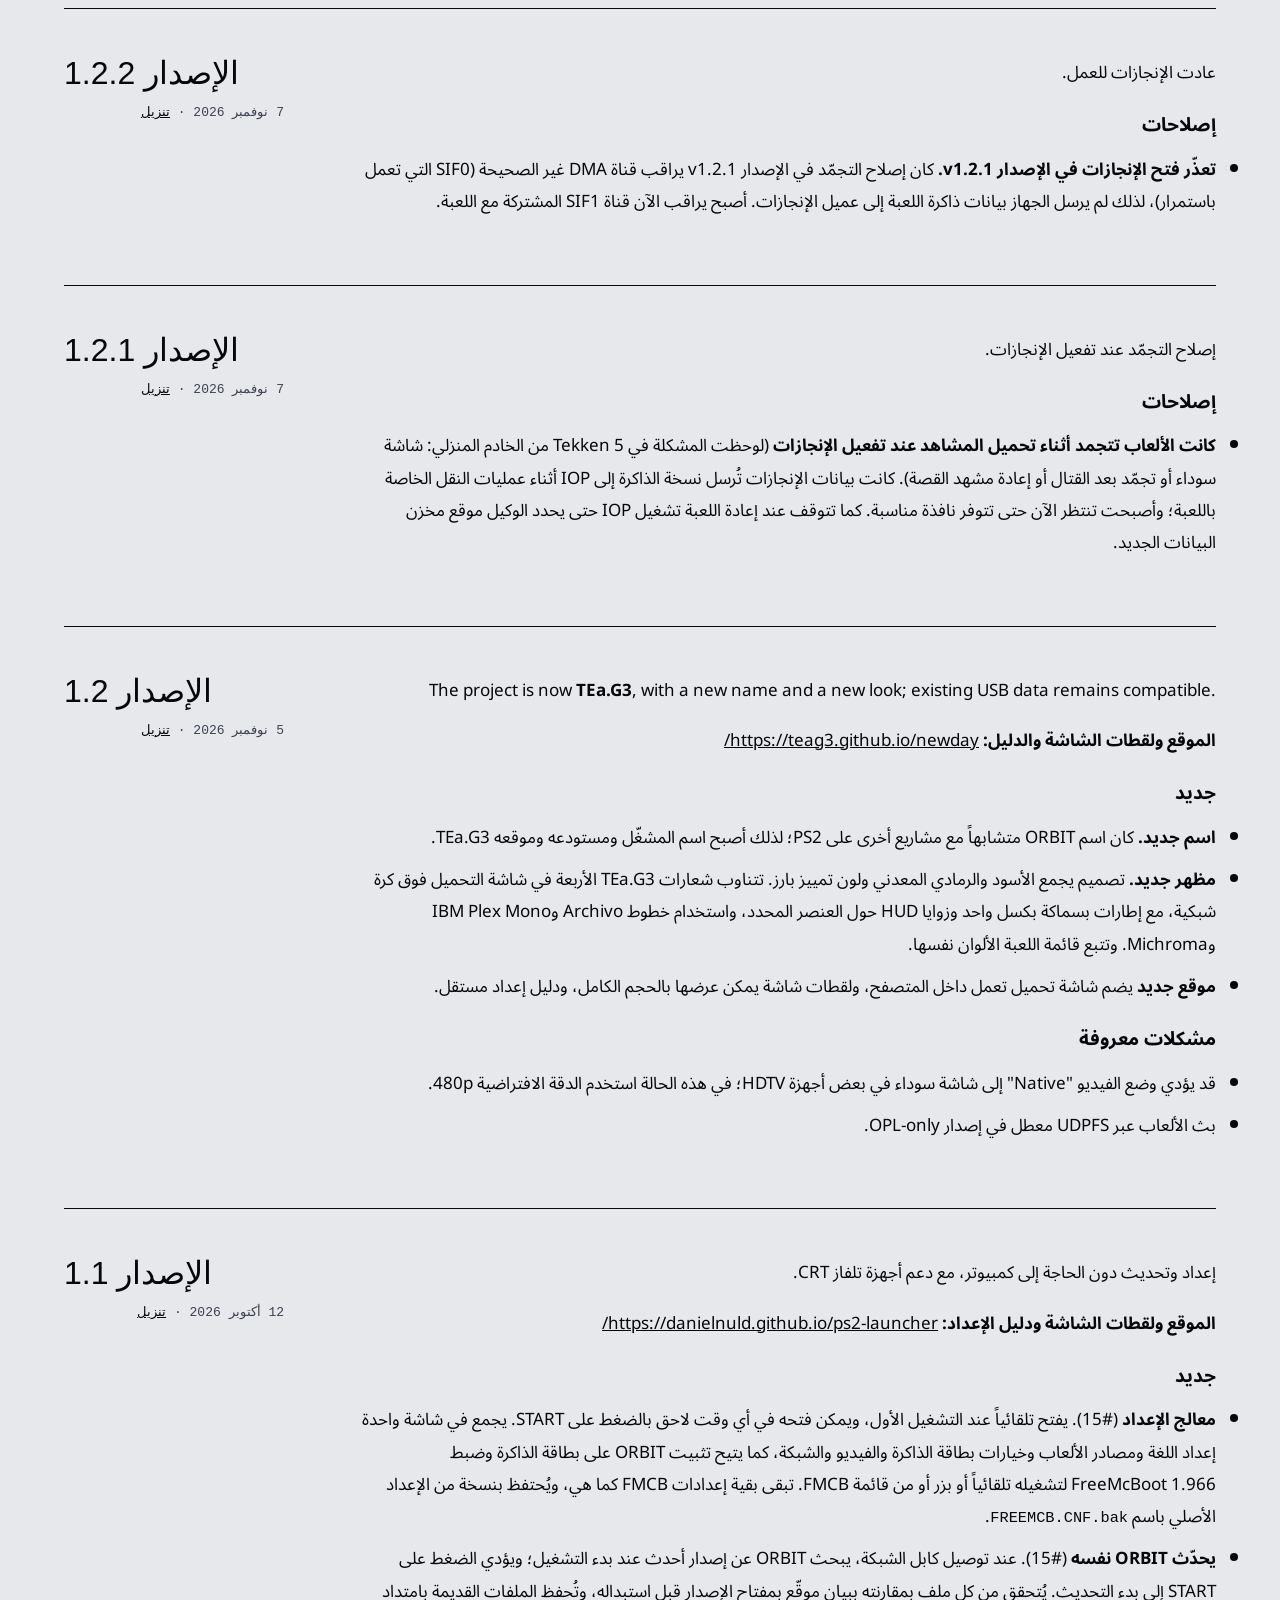
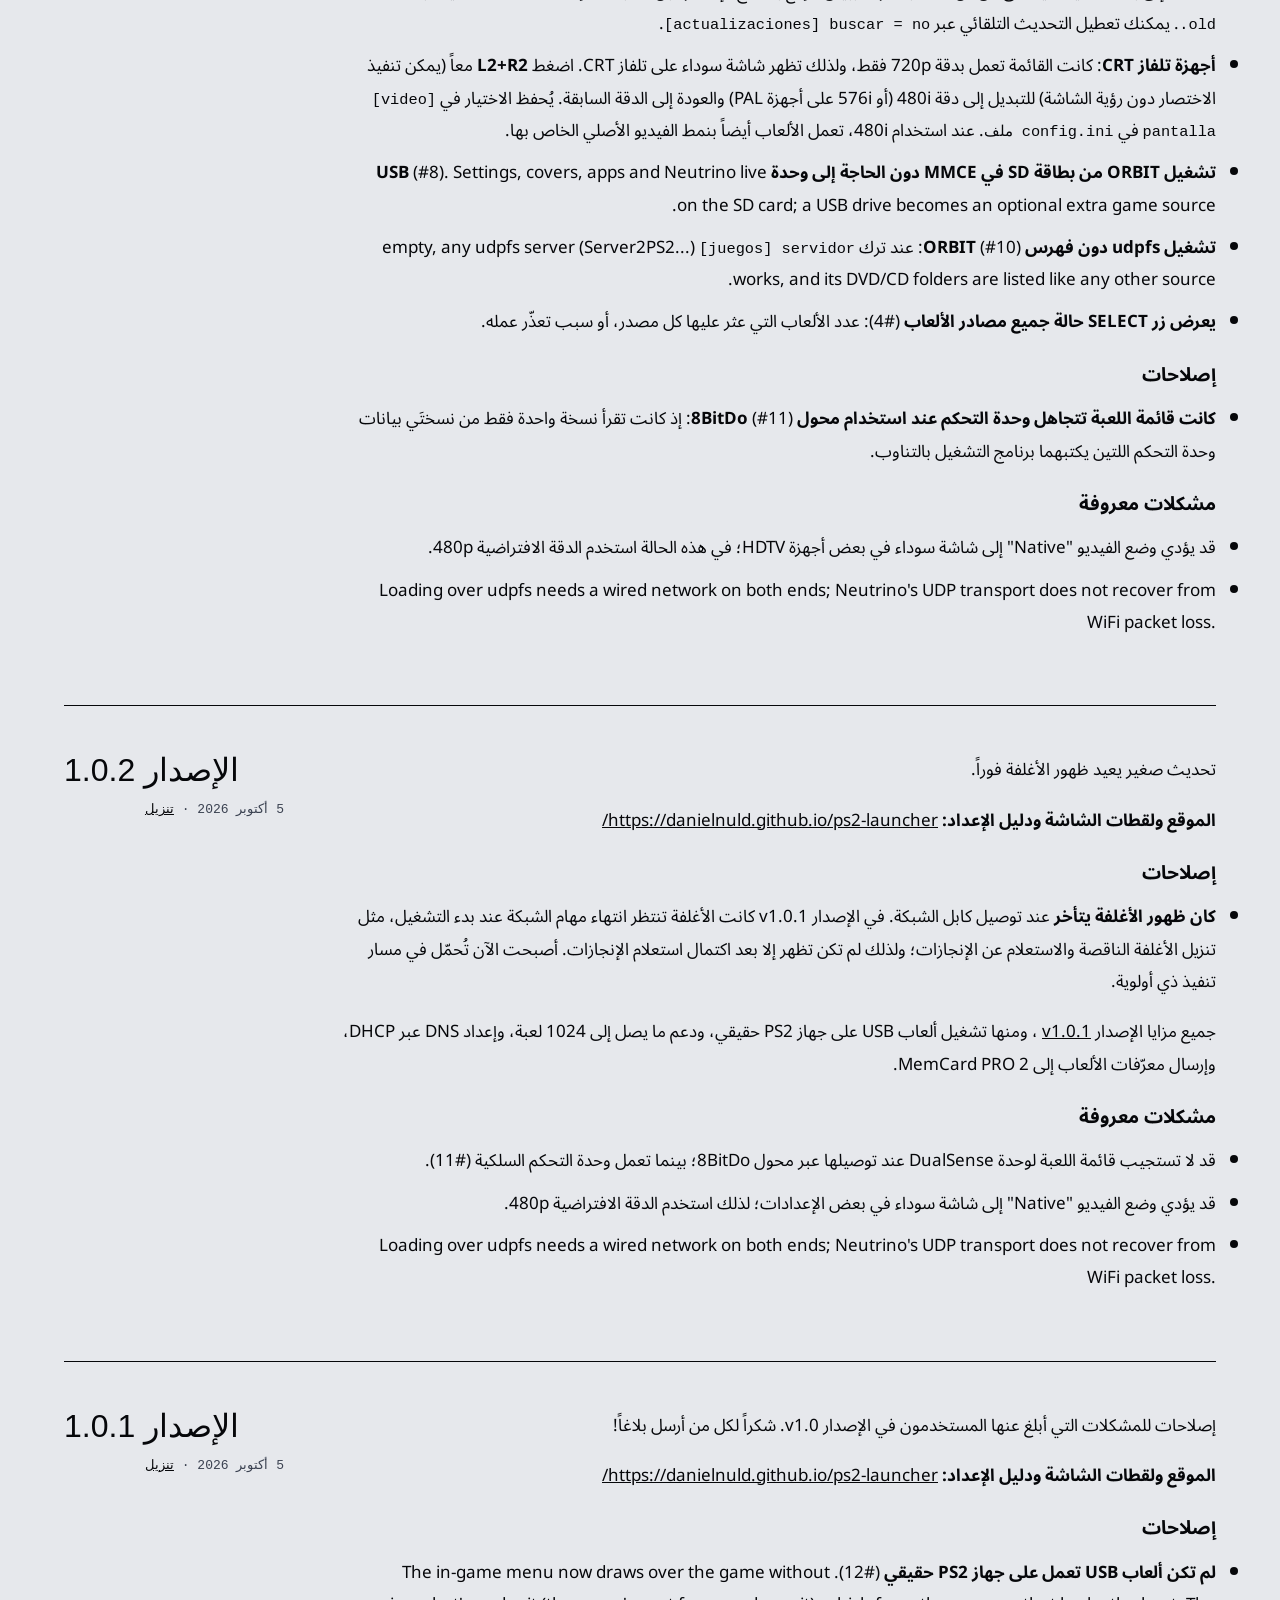
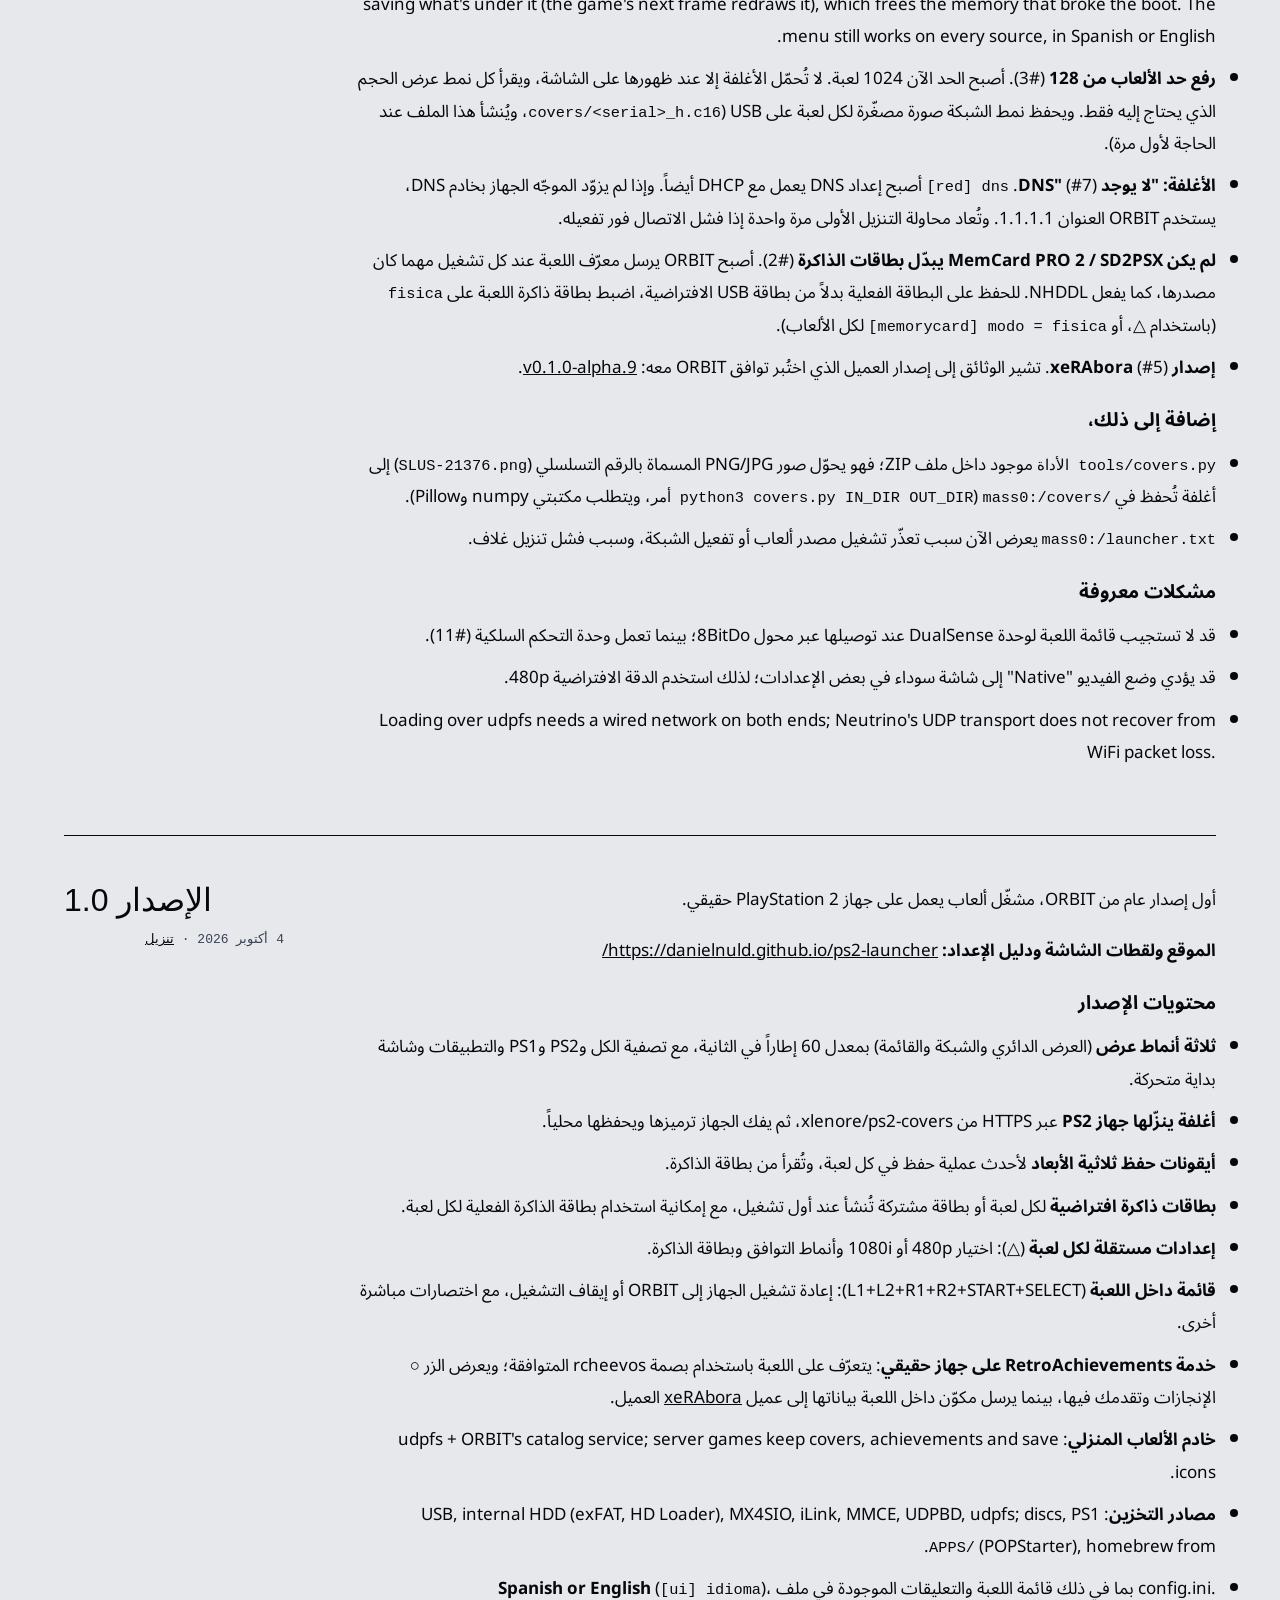
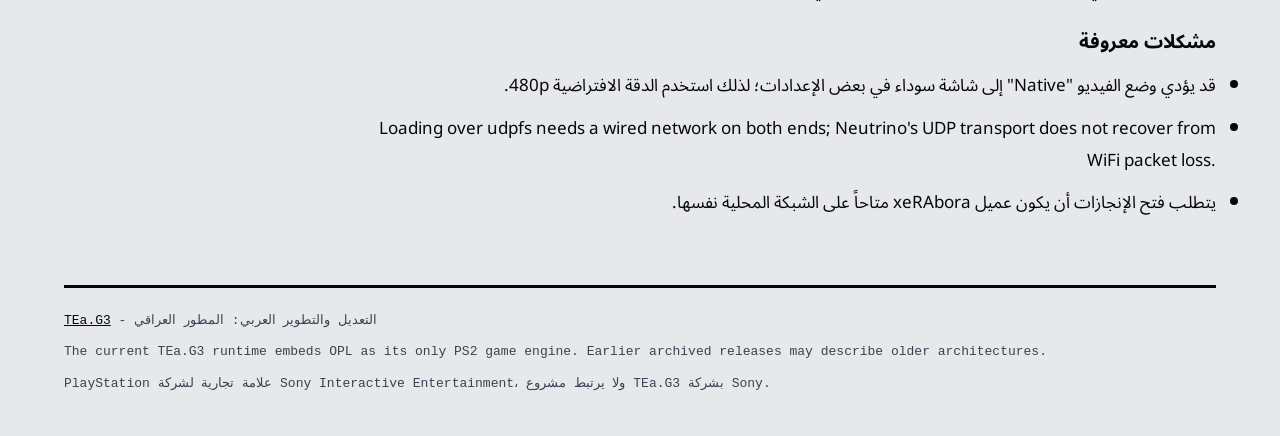
==== commit 82a48b55: "Document TEa.G3 v1.3.12 release and validation boundary" ====
--- a/site/changelog.html
+++ b/site/changelog.html
@@ -29,17 +29,25 @@
     <p>Newest first. Called ORBIT until v1.1. Each version's zip and checksums are on its release page.</p>
   </header>
 
-  <section class="chapter" id="current-opl-only">
-    <header><b>Current</b><h2 class="mono">OPL-only integration state · 2026-11-26 · unreleased</h2></header>
-    <div>
-      <p>The following is the current integration state; it is not a published release.</p>
-      <ul>
-        <li>OPL is the only PS2 game engine. The Neutrino runtime, ELF, loader and IOP/EE modules are not included.</li>
-        <li>The Neutrino IGR overlay's visual design and Arabic bitmap generator are preserved under ui/neutrino-igr/ as a UI-only reference. They are not linked or active; OPL IGR uses START+SELECT to return to TEa.G3 and R3+L3 to power off.</li>
-        <li>USB ISO/ZSO and USBExtreme UL have automated route tests. Real PS2 game boot and sustained-read tests are still pending.</li>
-        <li>ATA HDD, HD Loader, MX4SIO and iLink require hardware acceptance. SMB/UDPBD/UDPFS game streaming and MMCE game launching remain disabled; the optional server is only for downloadable apps and cover metadata.</li>
-        <li>The current build uses the physical memory card only. The old VMC panel and in-game achievement notifications are not enabled.</li>
-        <li>CI validates OPL compilation, the embedded runtime manifest, package integrity and host-side source tests; it does not prove game playback.</li>
+  <section class="chapter" id="v1.3.12">
+    <header><b>1.3.12</b><h2 class="mono">2026-11-26 · <a href="https://github.com/TEaG3/newday/releases/tag/arabic-v1.3.12">stable software release</a></h2></header>
+    <div>
+      <p>A single-file Arabic TEa.G3 package with OPL as its only PS2 game engine. Software validation passed for the stated scope; physical PS2 acceptance is intentionally not claimed.</p>
+      <h3>Included</h3>
+      <ul>
+        <li><b>One user entry point.</b> Copy <code>TEa.G3.ELF</code>; the embedded OPL runtime is verified by its manifest and CRC before installation and hand-off. No Neutrino game runtime or engine fallback is included.</li>
+        <li><b>Arabic OPL.</b> The Arabic translation and RTL font assets are generated, checked and embedded in the pinned OPL build. The Neutrino IGR visual design remains only as an inactive UI reference.</li>
+        <li><b>USB game paths.</b> ISO, ZSO and USBExtreme UL have automated host fixtures and OPL route checks. These tests validate parsing and hand-off preparation, not game playback.</li>
+        <li><b>Package integrity.</b> The release includes Arabic and English installation guides, the OPL license, a package manifest and SHA-256 checksums.</li>
+        <li><b>Software CI.</b> The pinned OPL source, launcher ELF, runtime package, host tests and CodeQL checks completed successfully.</li>
+      </ul>
+      <h3>Hardware and source boundaries</h3>
+      <ul>
+        <li>Physical PS2 acceptance testing is not included in this release. No successful game boot or hardware compatibility is claimed; console testing remains for the user.</li>
+        <li>HDD/HD Loader, MX4SIO and iLink adapters remain hardware-test pending.</li>
+        <li>SMB, UDPBD and UDPFS game streaming, plus MMCE game launching, remain disabled until their OPL readers pass validation.</li>
+        <li>The launcher starts at 480i NTSC / 576i PAL for composite AV compatibility. L2+R2 switches to 720p on compatible display chains; output also depends on the cable and the PS2 RGB/YPbPr setting.</li>
+        <li>Live catalogue monitoring and staged snapshot/diff publication remain disabled. The launcher keeps its boot-time catalogue until the remaining concurrency and target tests are complete.</li>
       </ul>
     </div>
   </section>
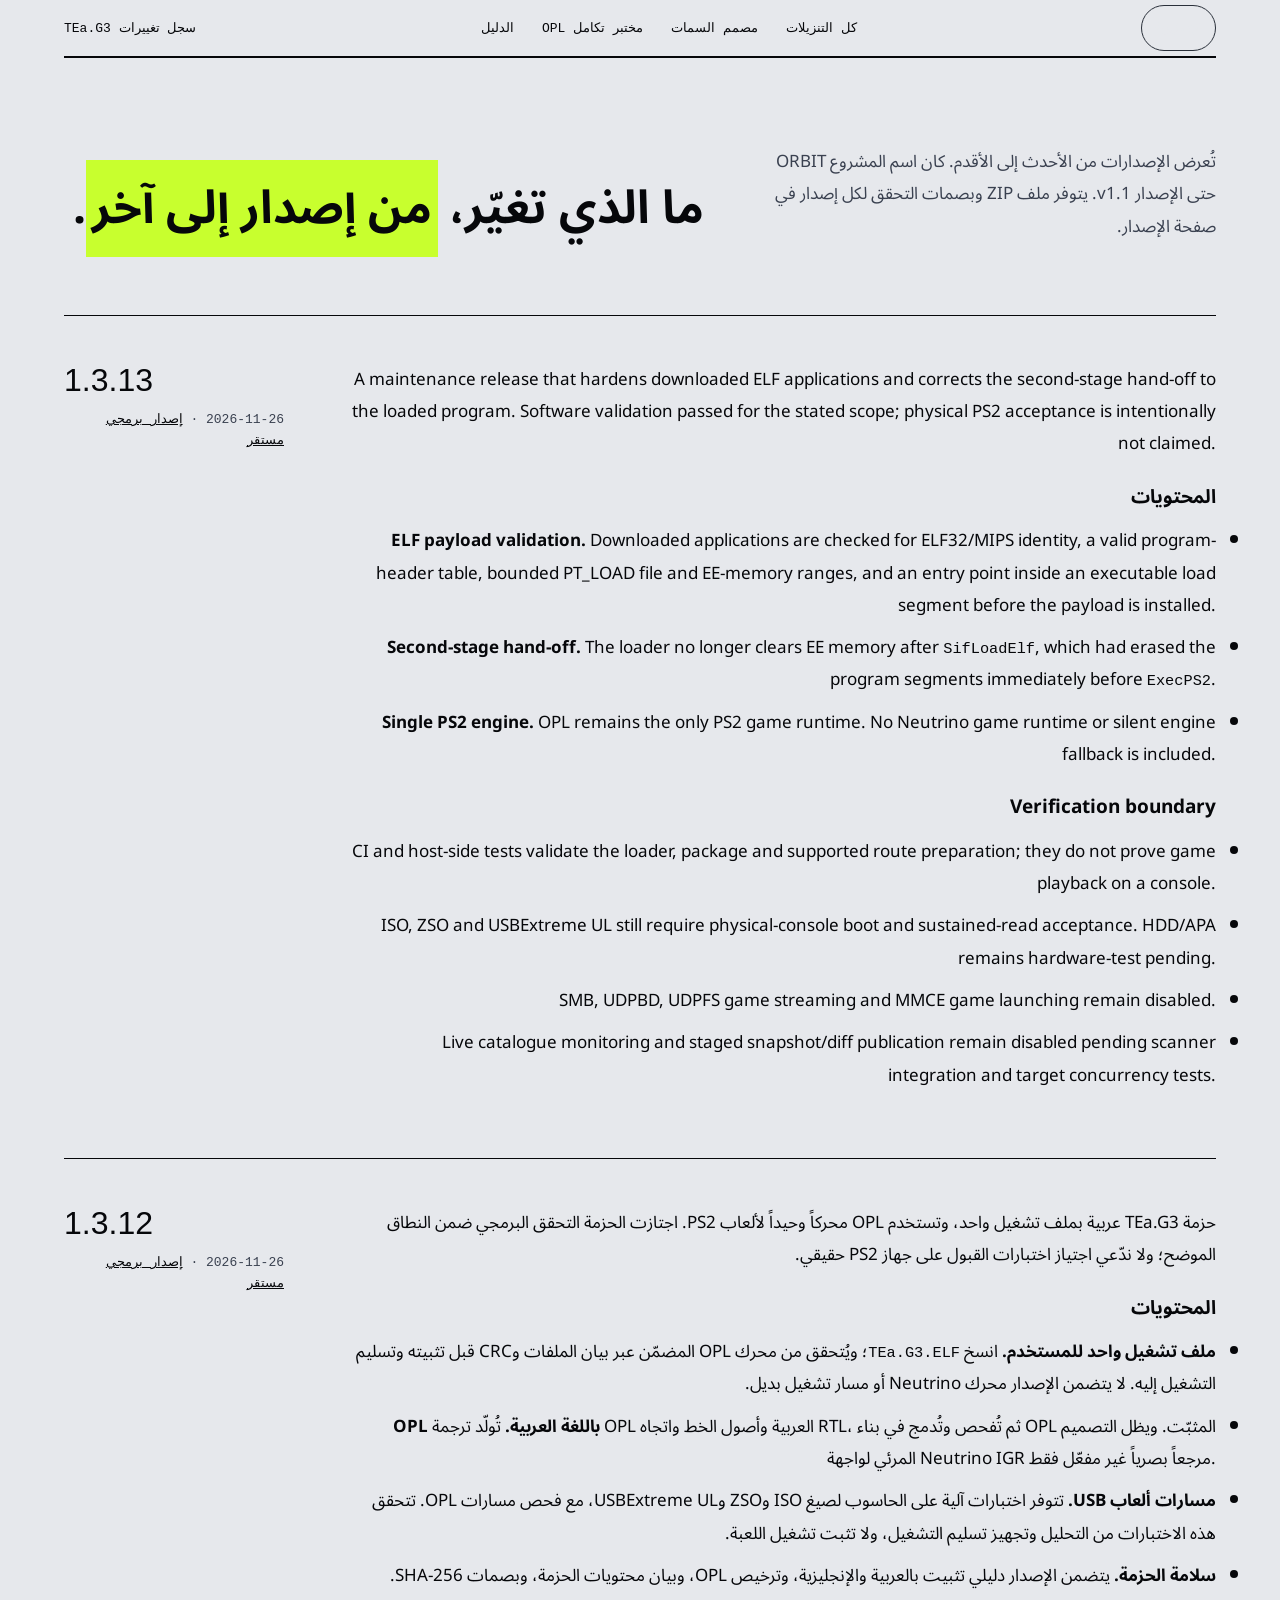
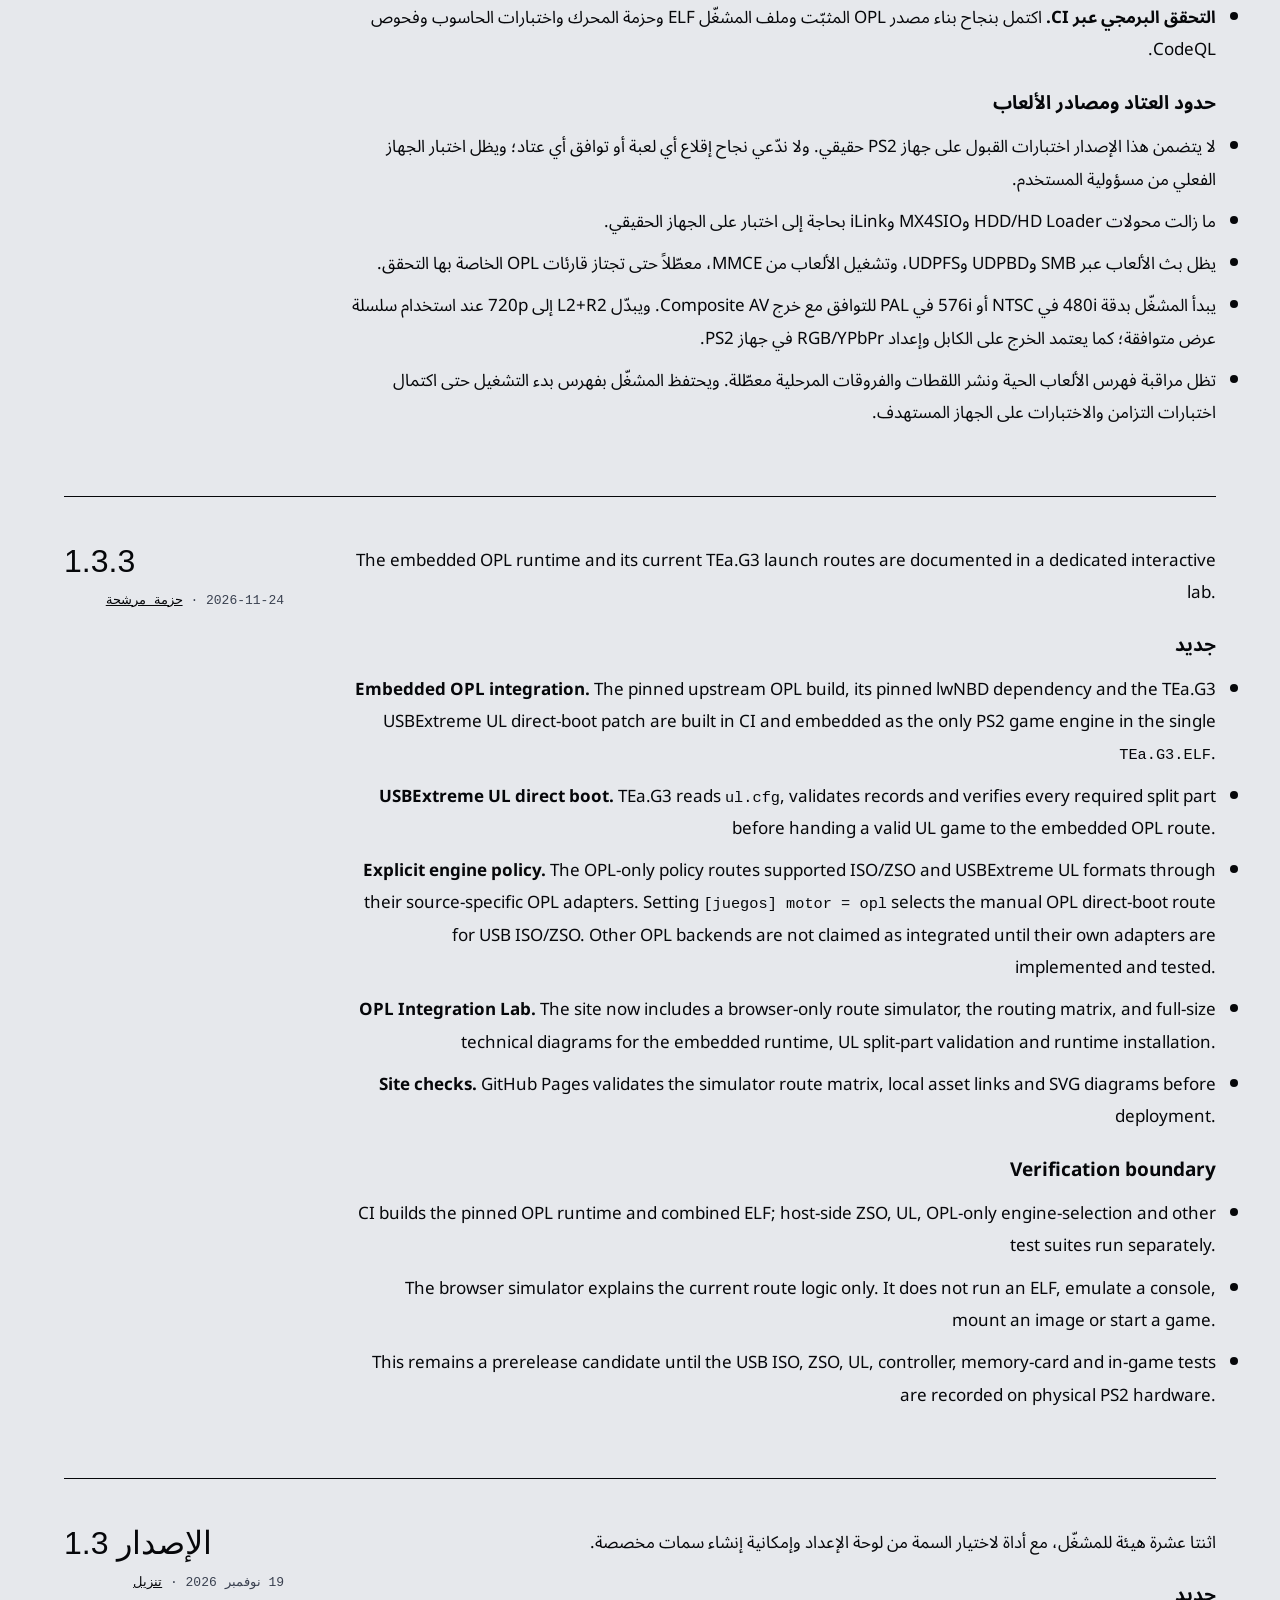
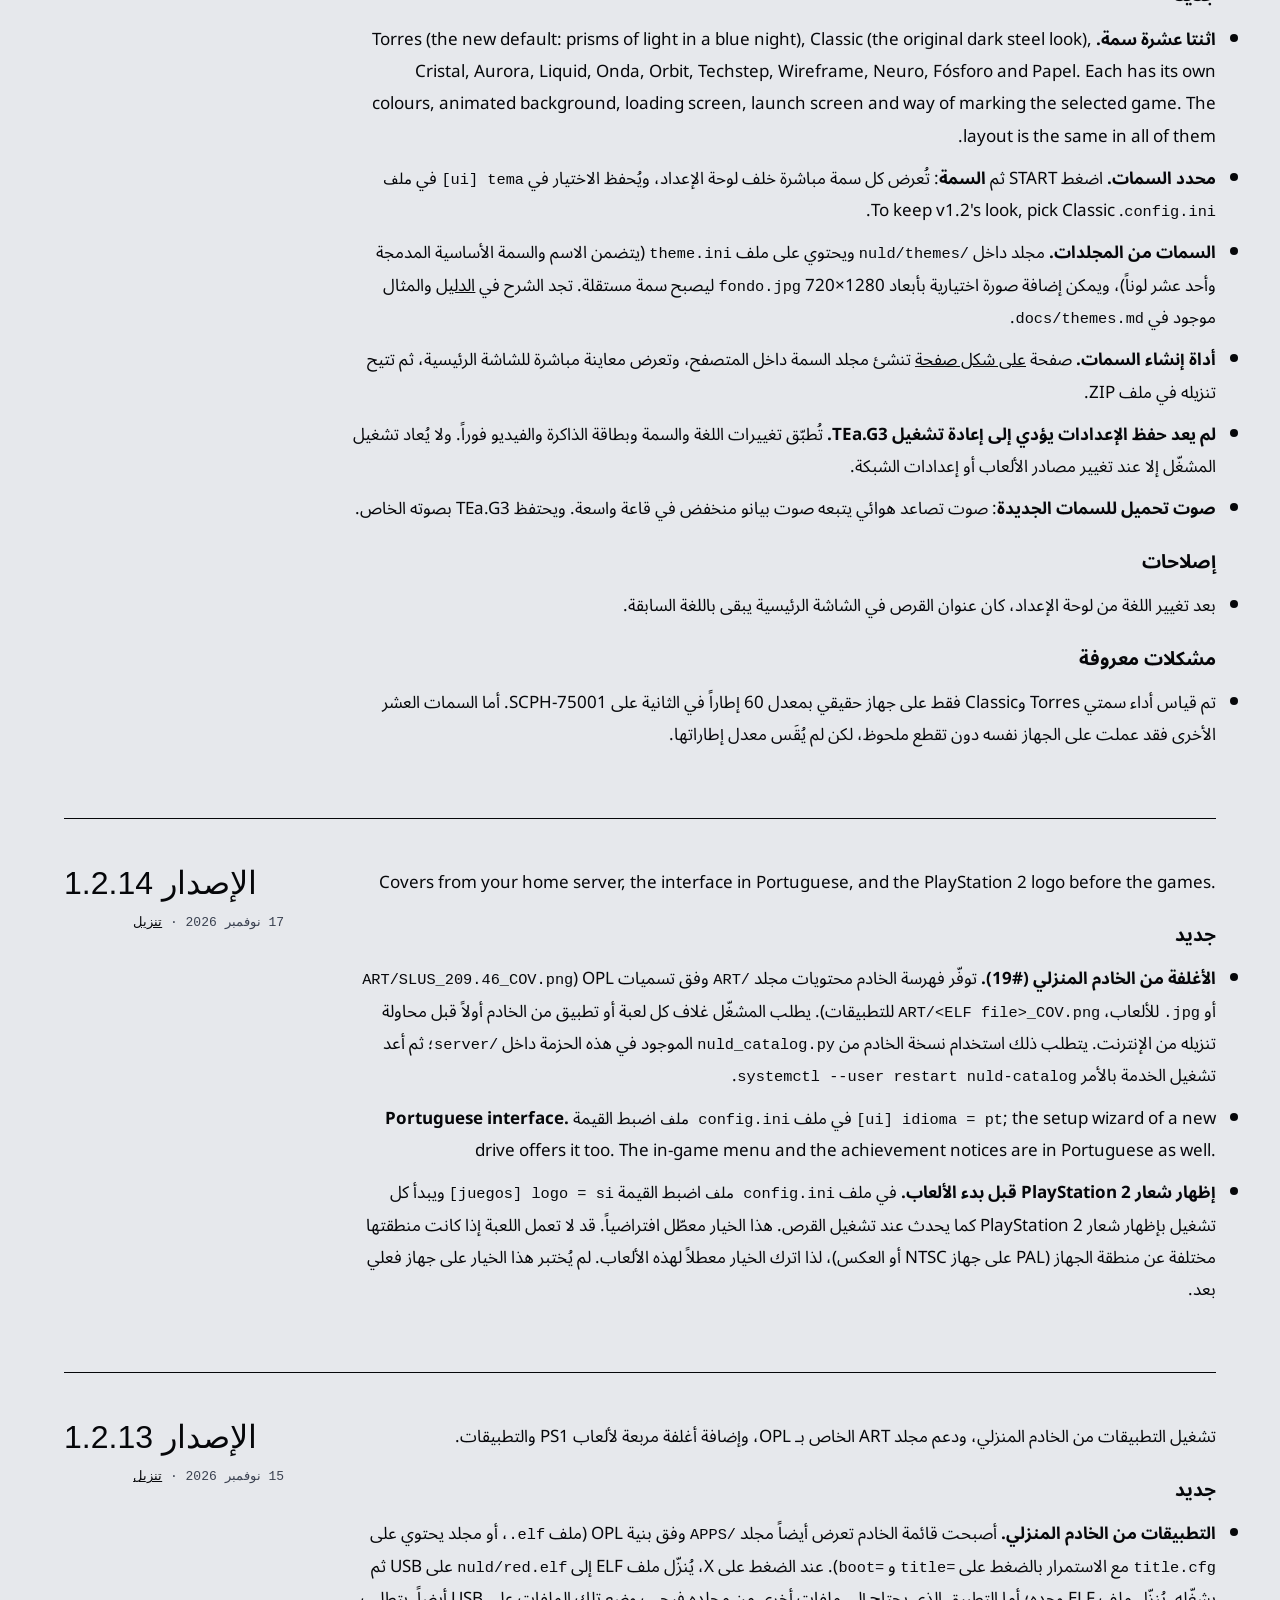
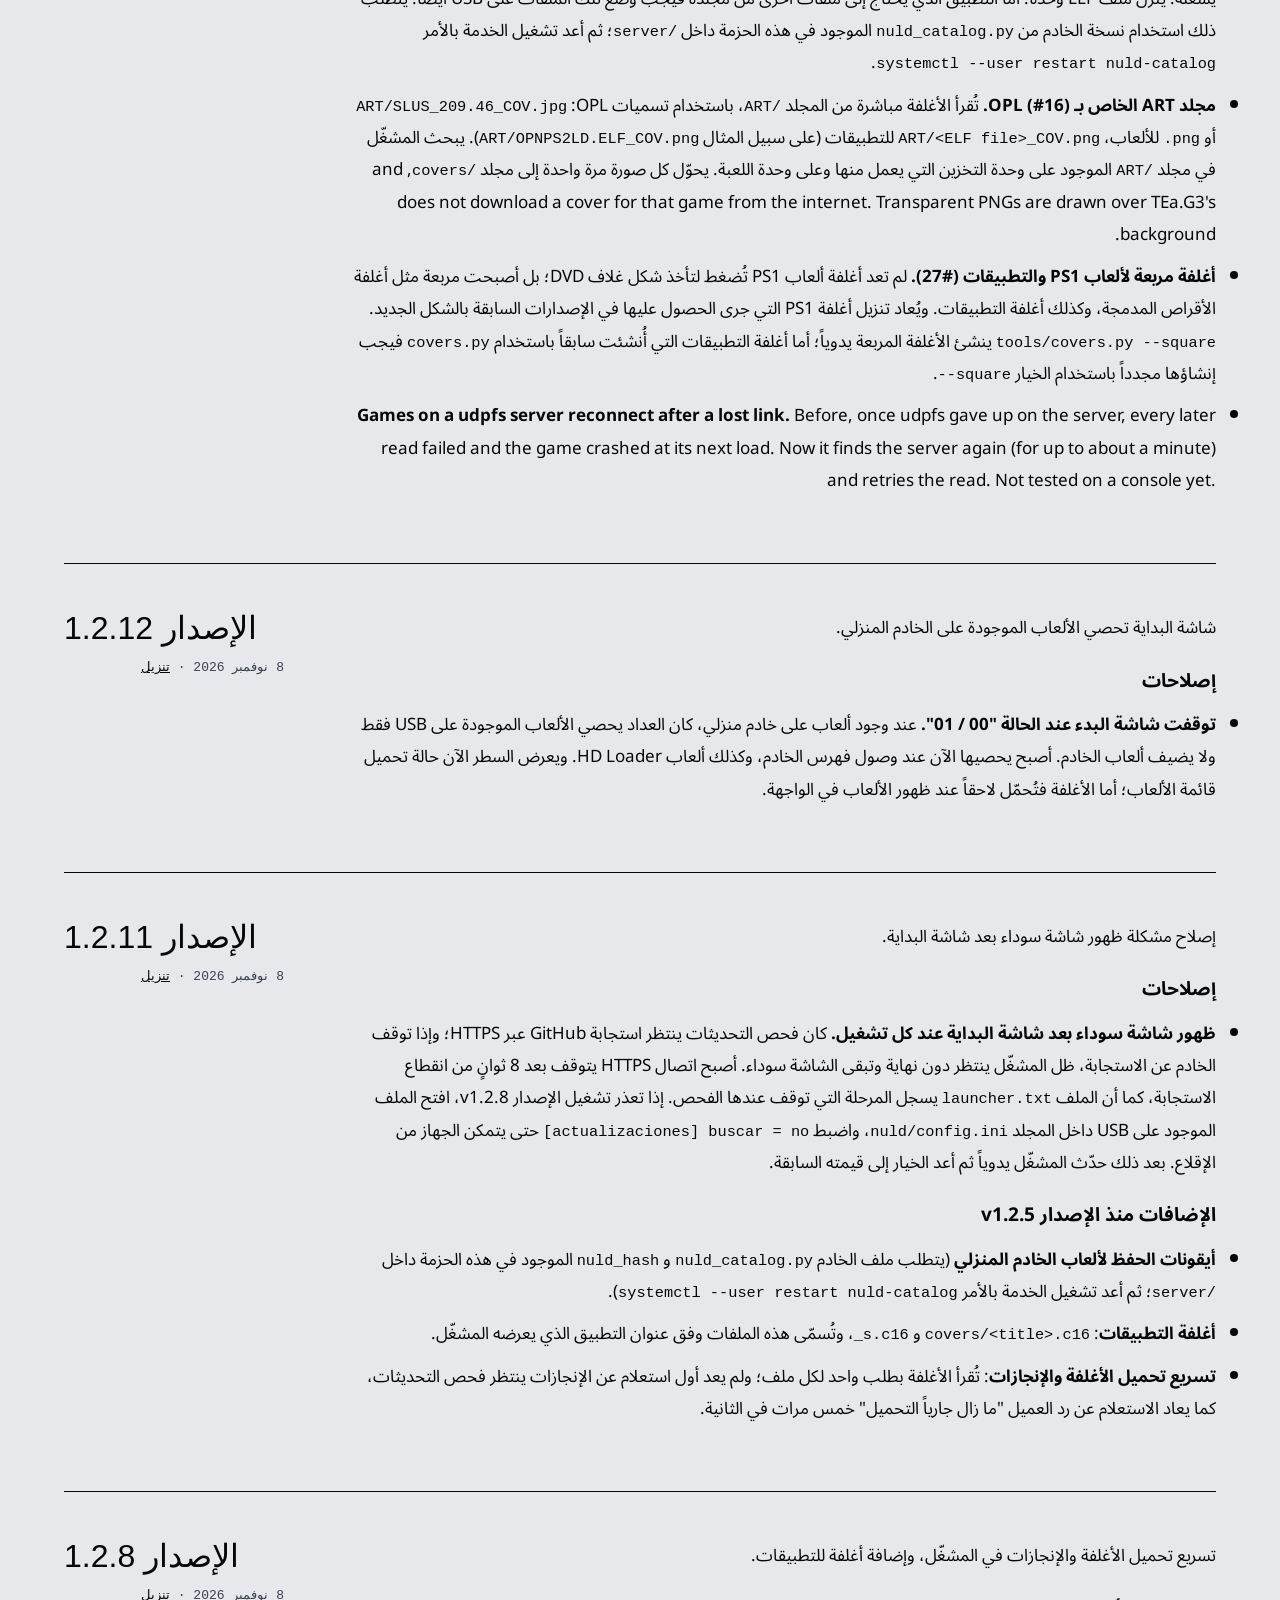
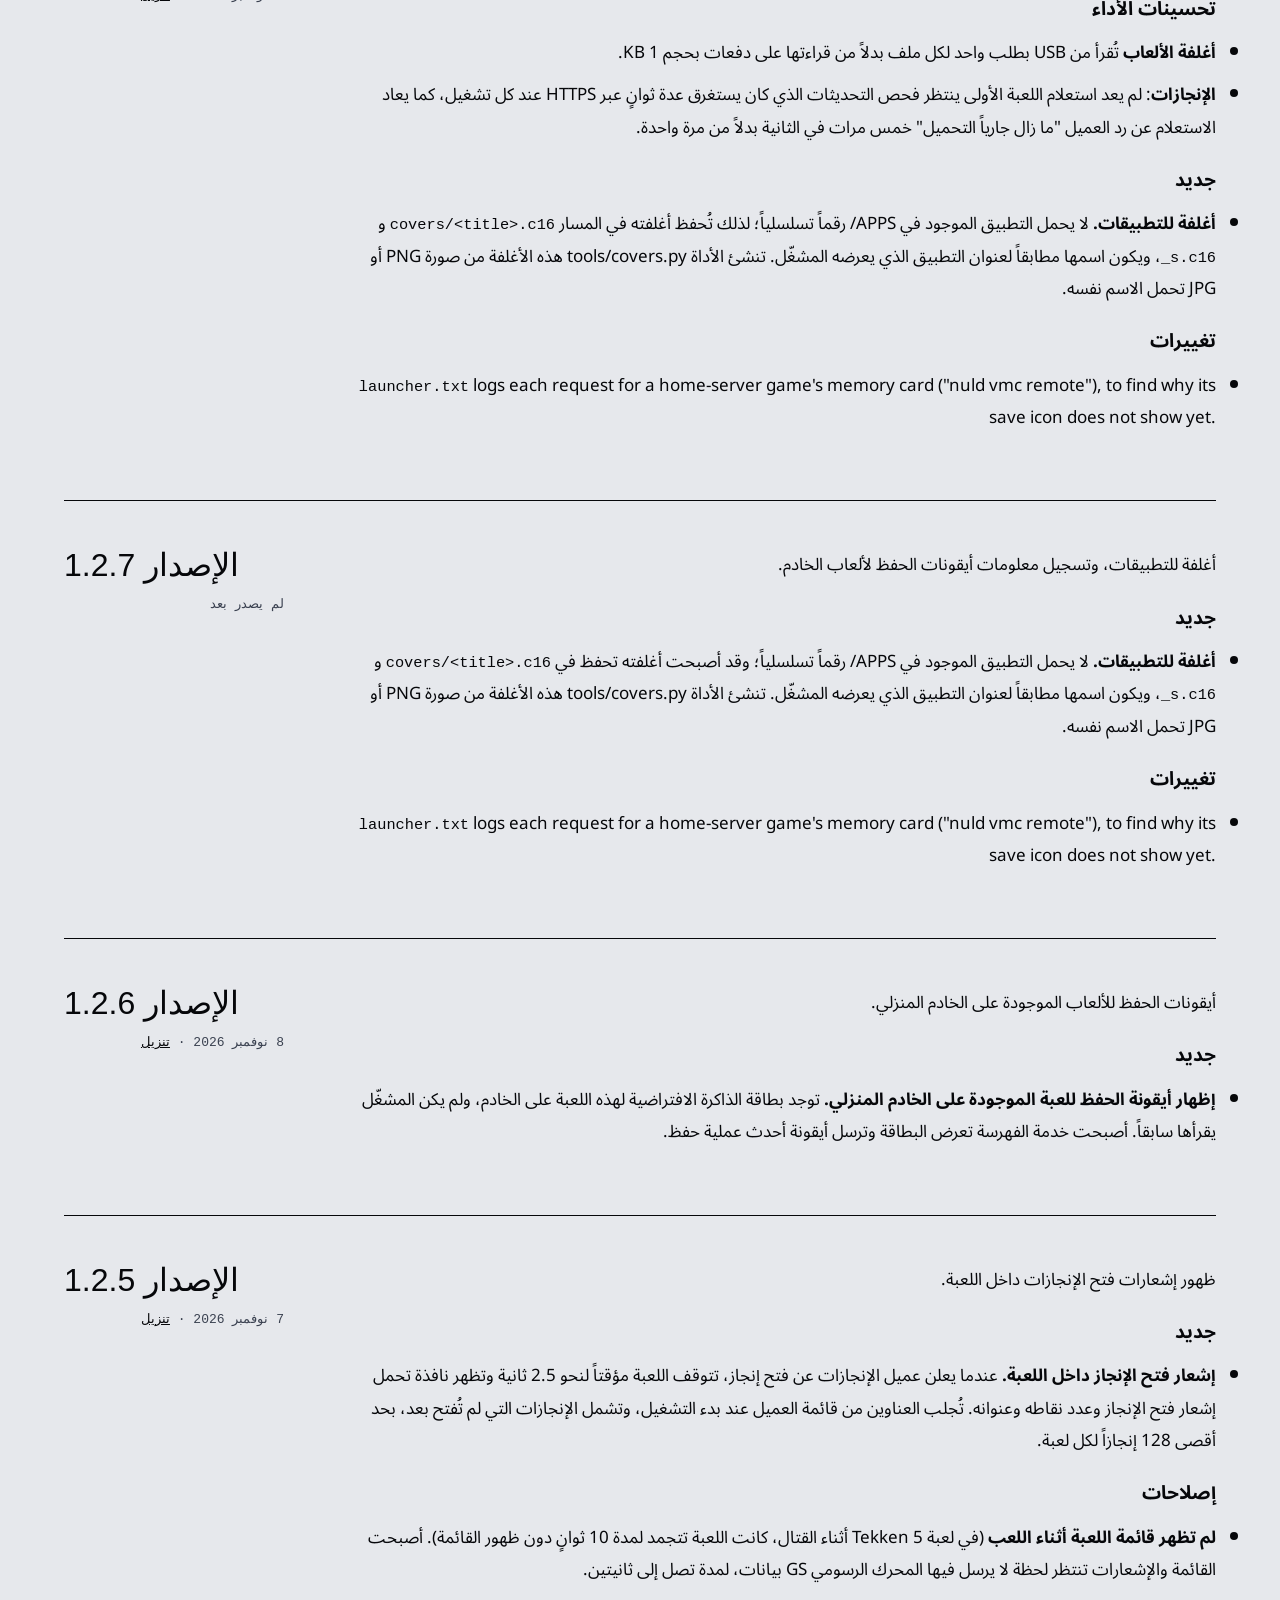
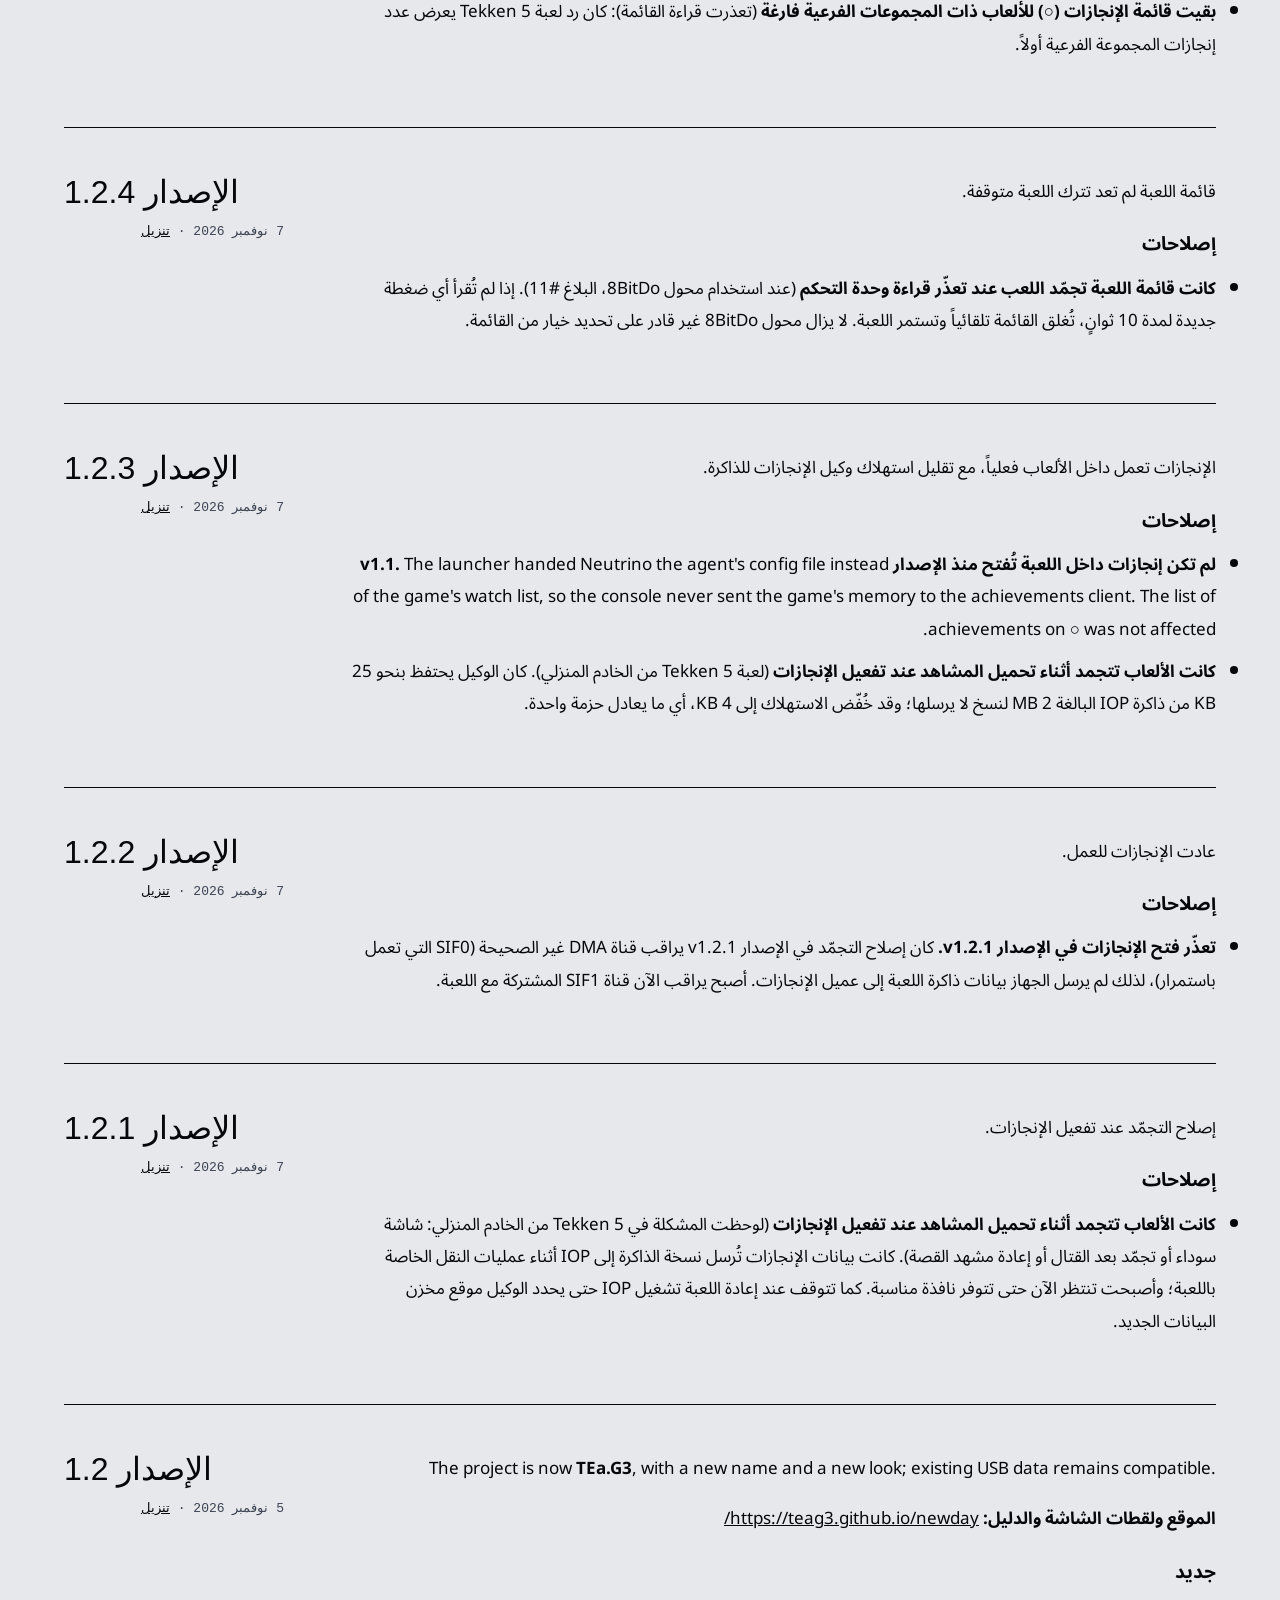
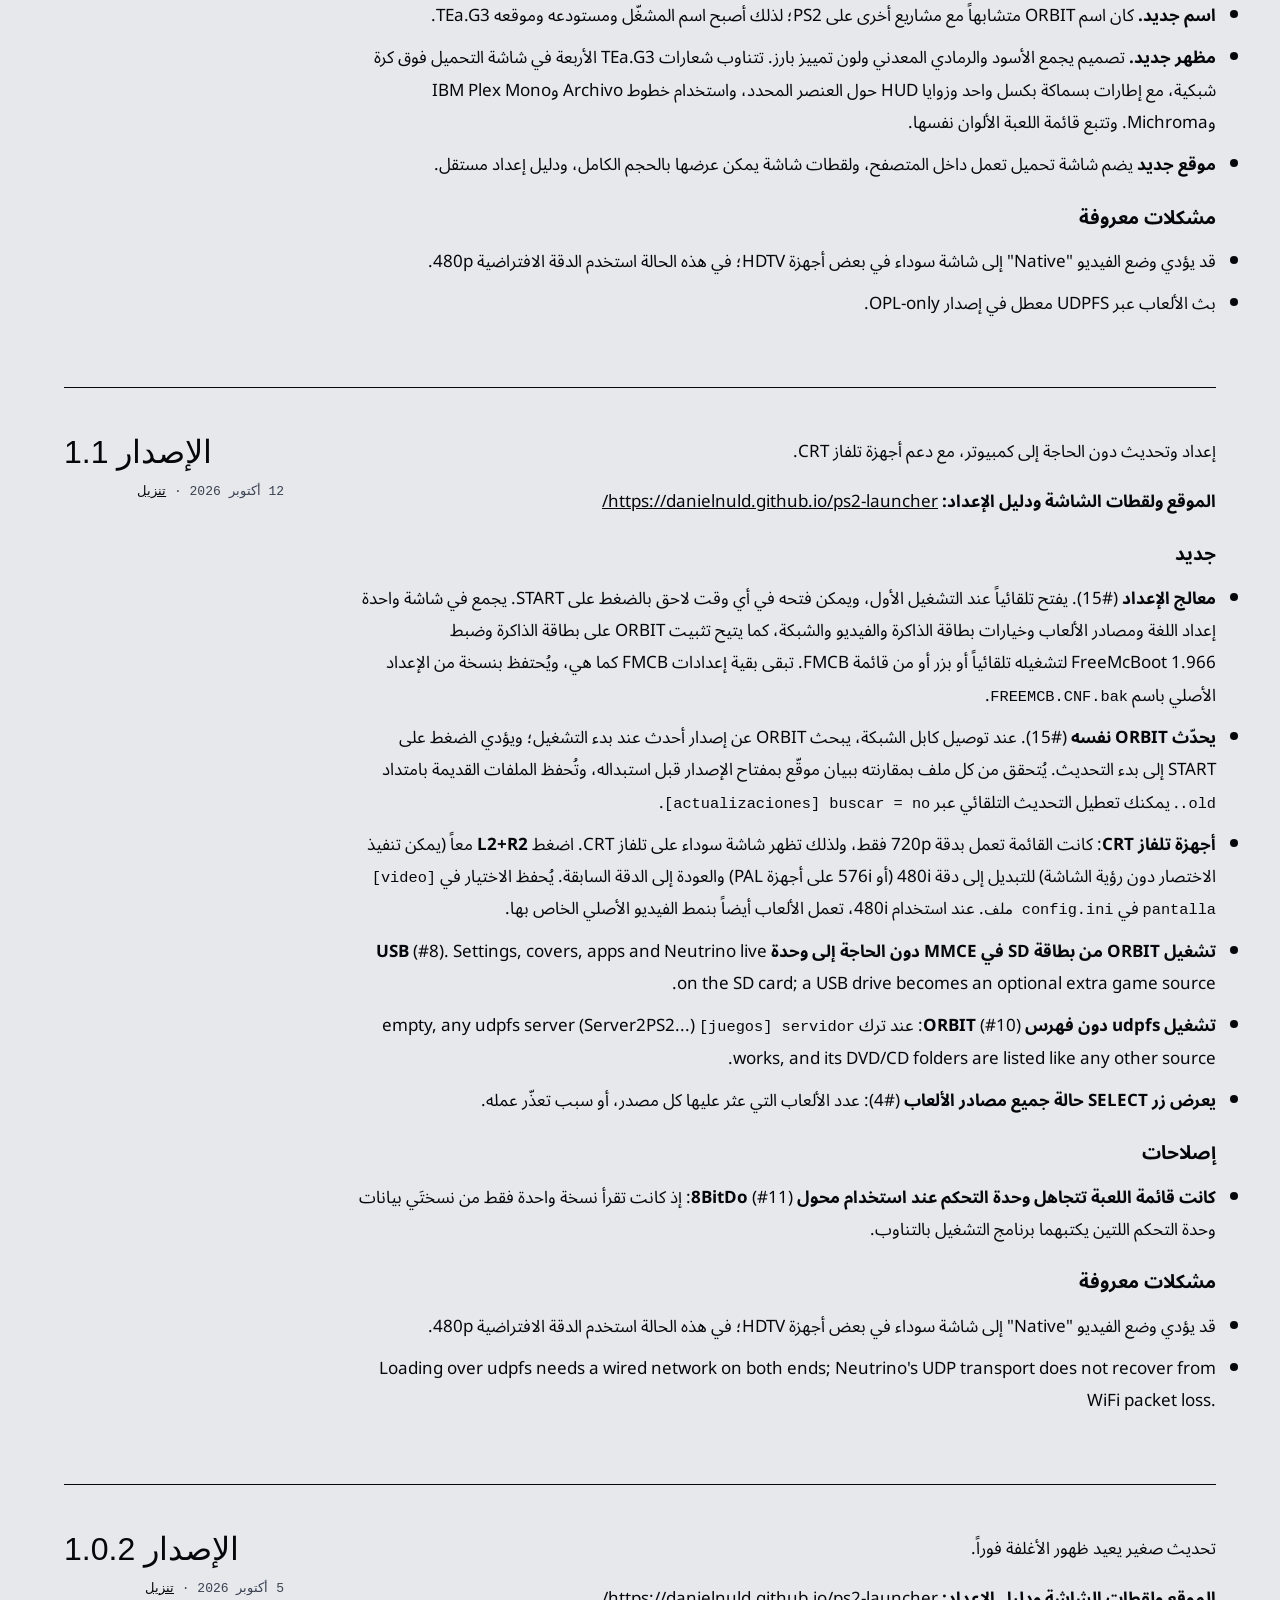
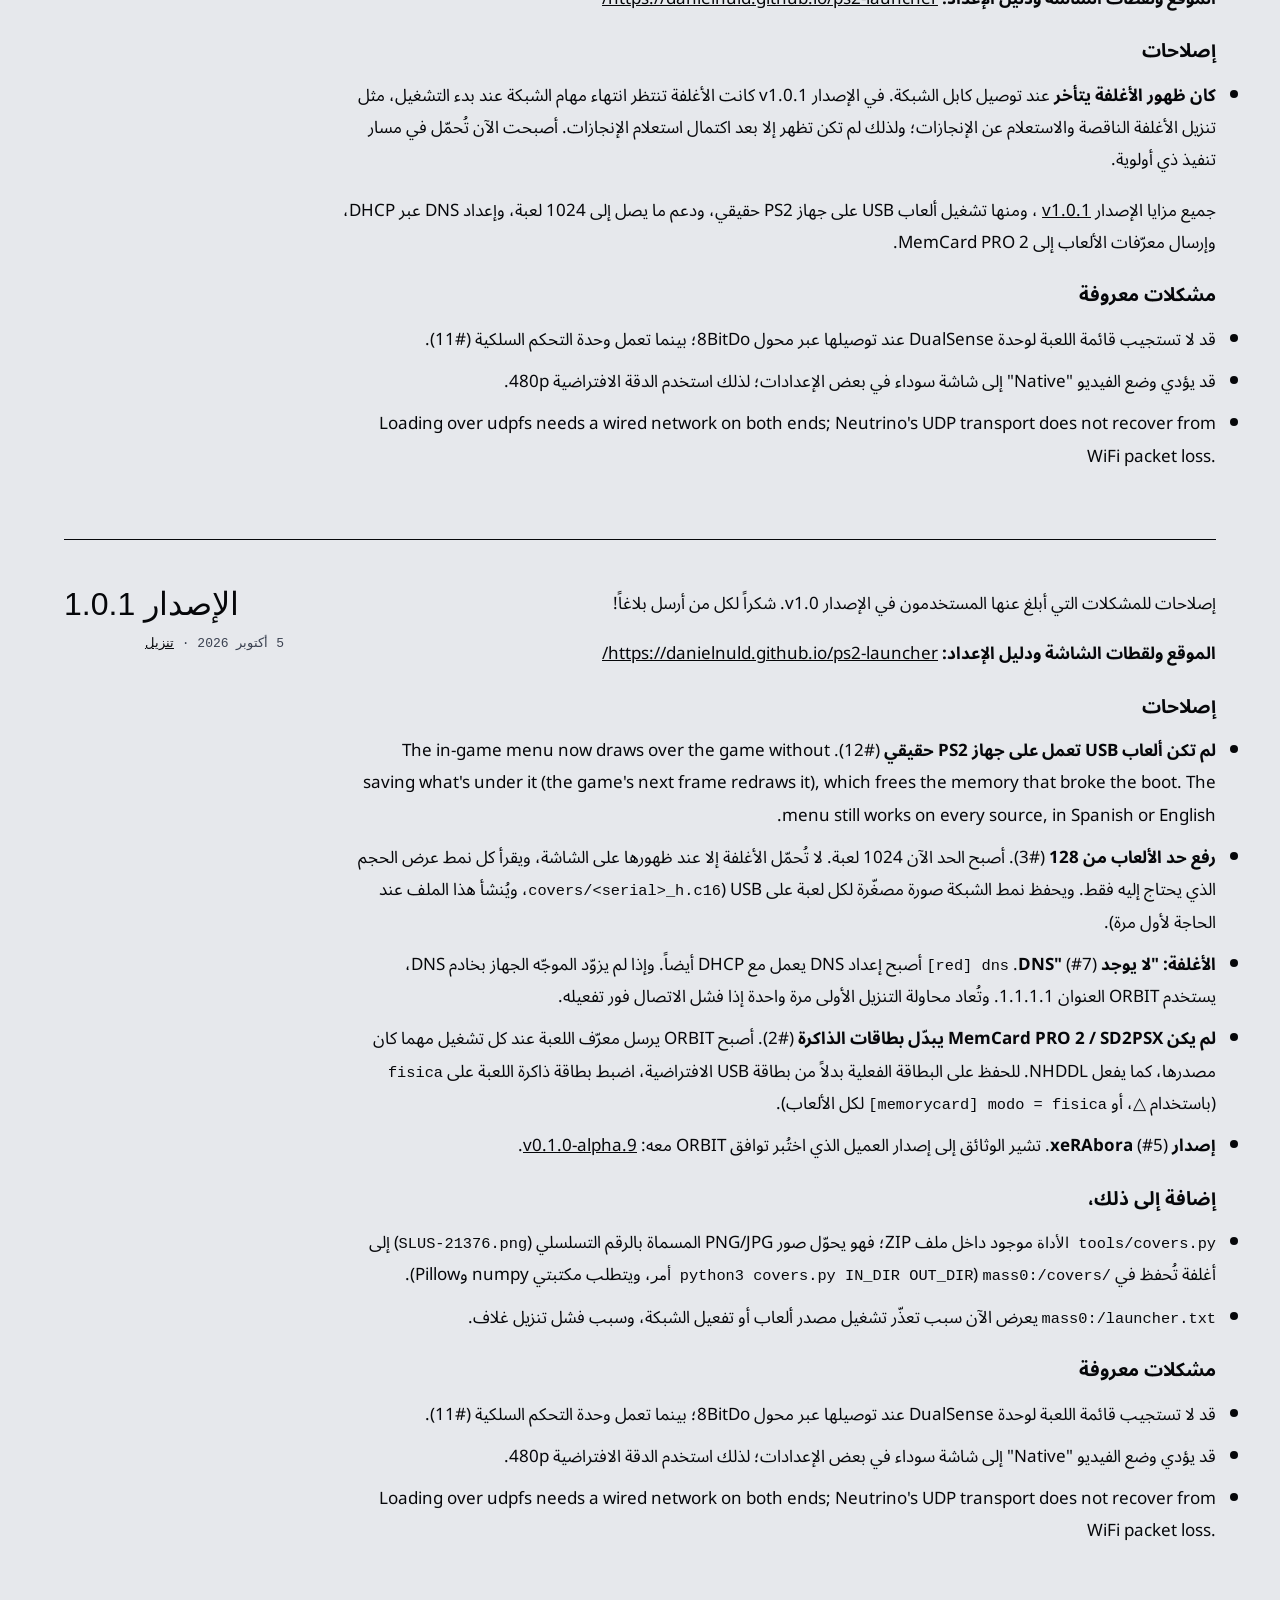
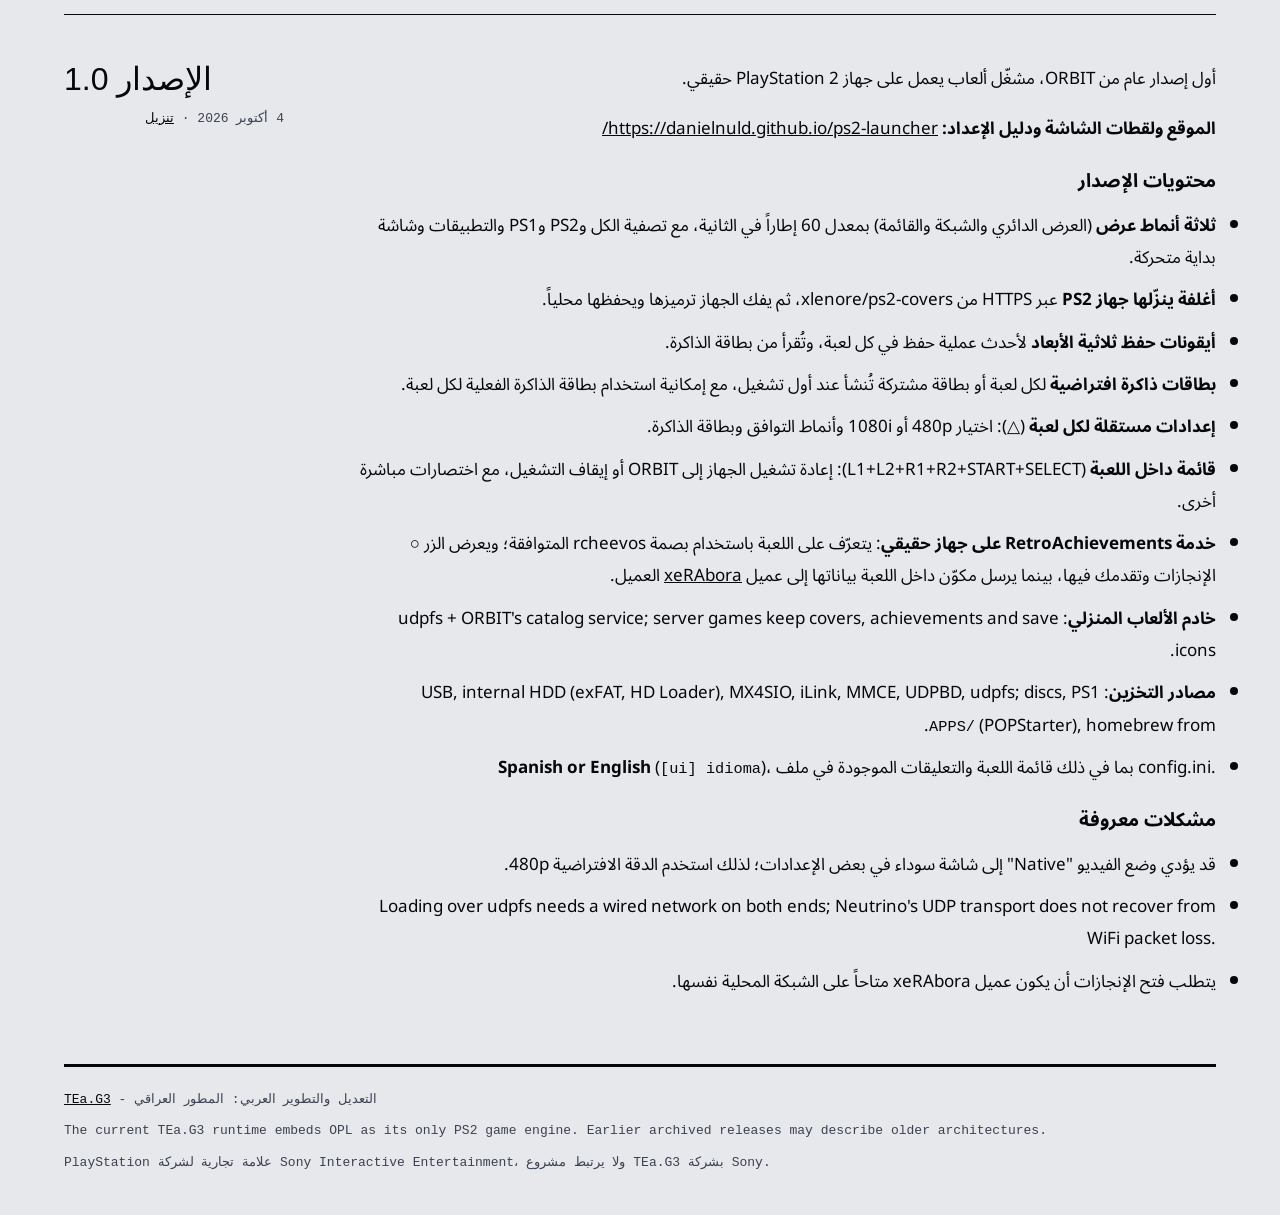
==== commit 0cb38a92: "docs(site): point fallback downloads to v1.3.13" ====
--- a/site/changelog.html
+++ b/site/changelog.html
@@ -29,6 +29,26 @@
     <p>Newest first. Called ORBIT until v1.1. Each version's zip and checksums are on its release page.</p>
   </header>
 
+  <section class="chapter" id="v1.3.13">
+    <header><b>1.3.13</b><h2 class="mono">2026-11-26 · <a href="https://github.com/TEaG3/newday/releases/tag/arabic-v1.3.13">stable software release</a></h2></header>
+    <div>
+      <p>A maintenance release that hardens downloaded ELF applications and corrects the second-stage hand-off to the loaded program. Software validation passed for the stated scope; physical PS2 acceptance is intentionally not claimed.</p>
+      <h3>Included</h3>
+      <ul>
+        <li><b>ELF payload validation.</b> Downloaded applications are checked for ELF32/MIPS identity, a valid program-header table, bounded PT_LOAD file and EE-memory ranges, and an entry point inside an executable load segment before the payload is installed.</li>
+        <li><b>Second-stage hand-off.</b> The loader no longer clears EE memory after <code>SifLoadElf</code>, which had erased the program segments immediately before <code>ExecPS2</code>.</li>
+        <li><b>Single PS2 engine.</b> OPL remains the only PS2 game runtime. No Neutrino game runtime or silent engine fallback is included.</li>
+      </ul>
+      <h3>Verification boundary</h3>
+      <ul>
+        <li>CI and host-side tests validate the loader, package and supported route preparation; they do not prove game playback on a console.</li>
+        <li>ISO, ZSO and USBExtreme UL still require physical-console boot and sustained-read acceptance. HDD/APA remains hardware-test pending.</li>
+        <li>SMB, UDPBD, UDPFS game streaming and MMCE game launching remain disabled.</li>
+        <li>Live catalogue monitoring and staged snapshot/diff publication remain disabled pending scanner integration and target concurrency tests.</li>
+      </ul>
+    </div>
+  </section>
+
   <section class="chapter" id="v1.3.12">
     <header><b>1.3.12</b><h2 class="mono">2026-11-26 · <a href="https://github.com/TEaG3/newday/releases/tag/arabic-v1.3.12">stable software release</a></h2></header>
     <div>
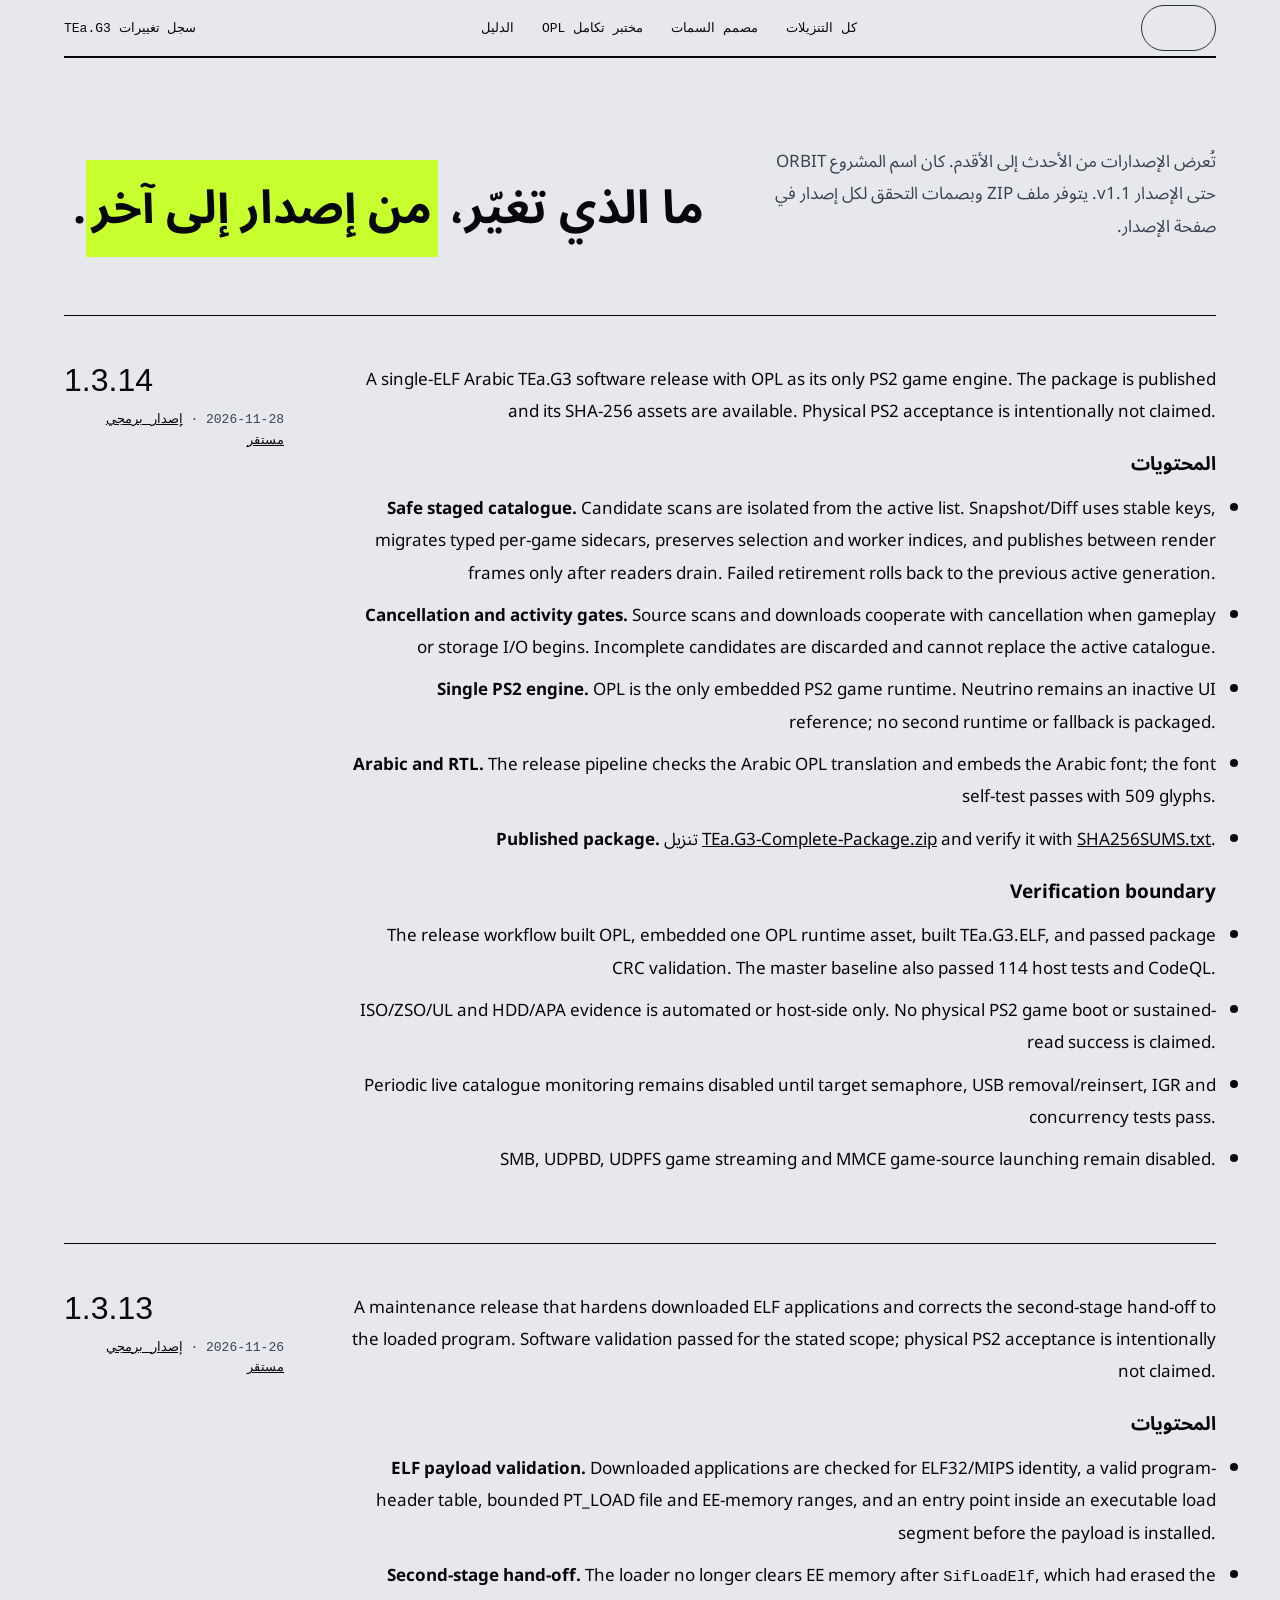
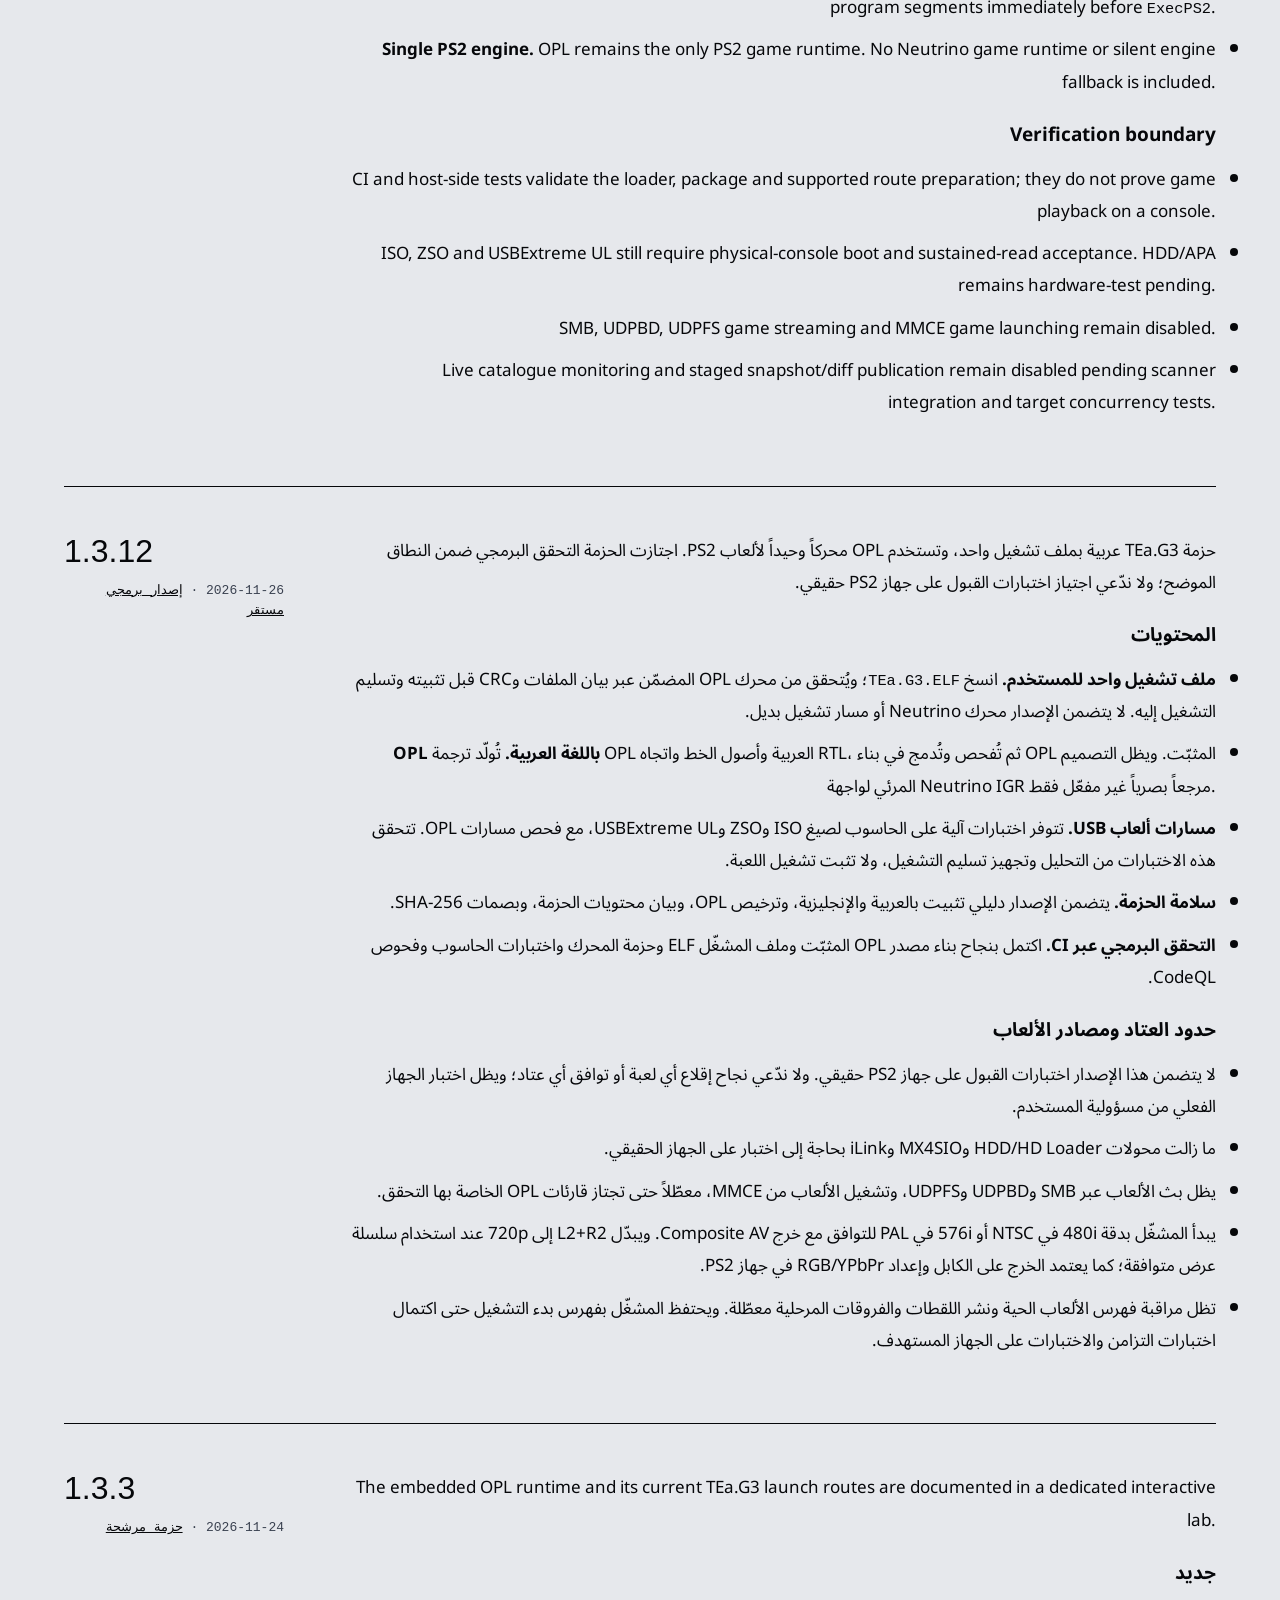
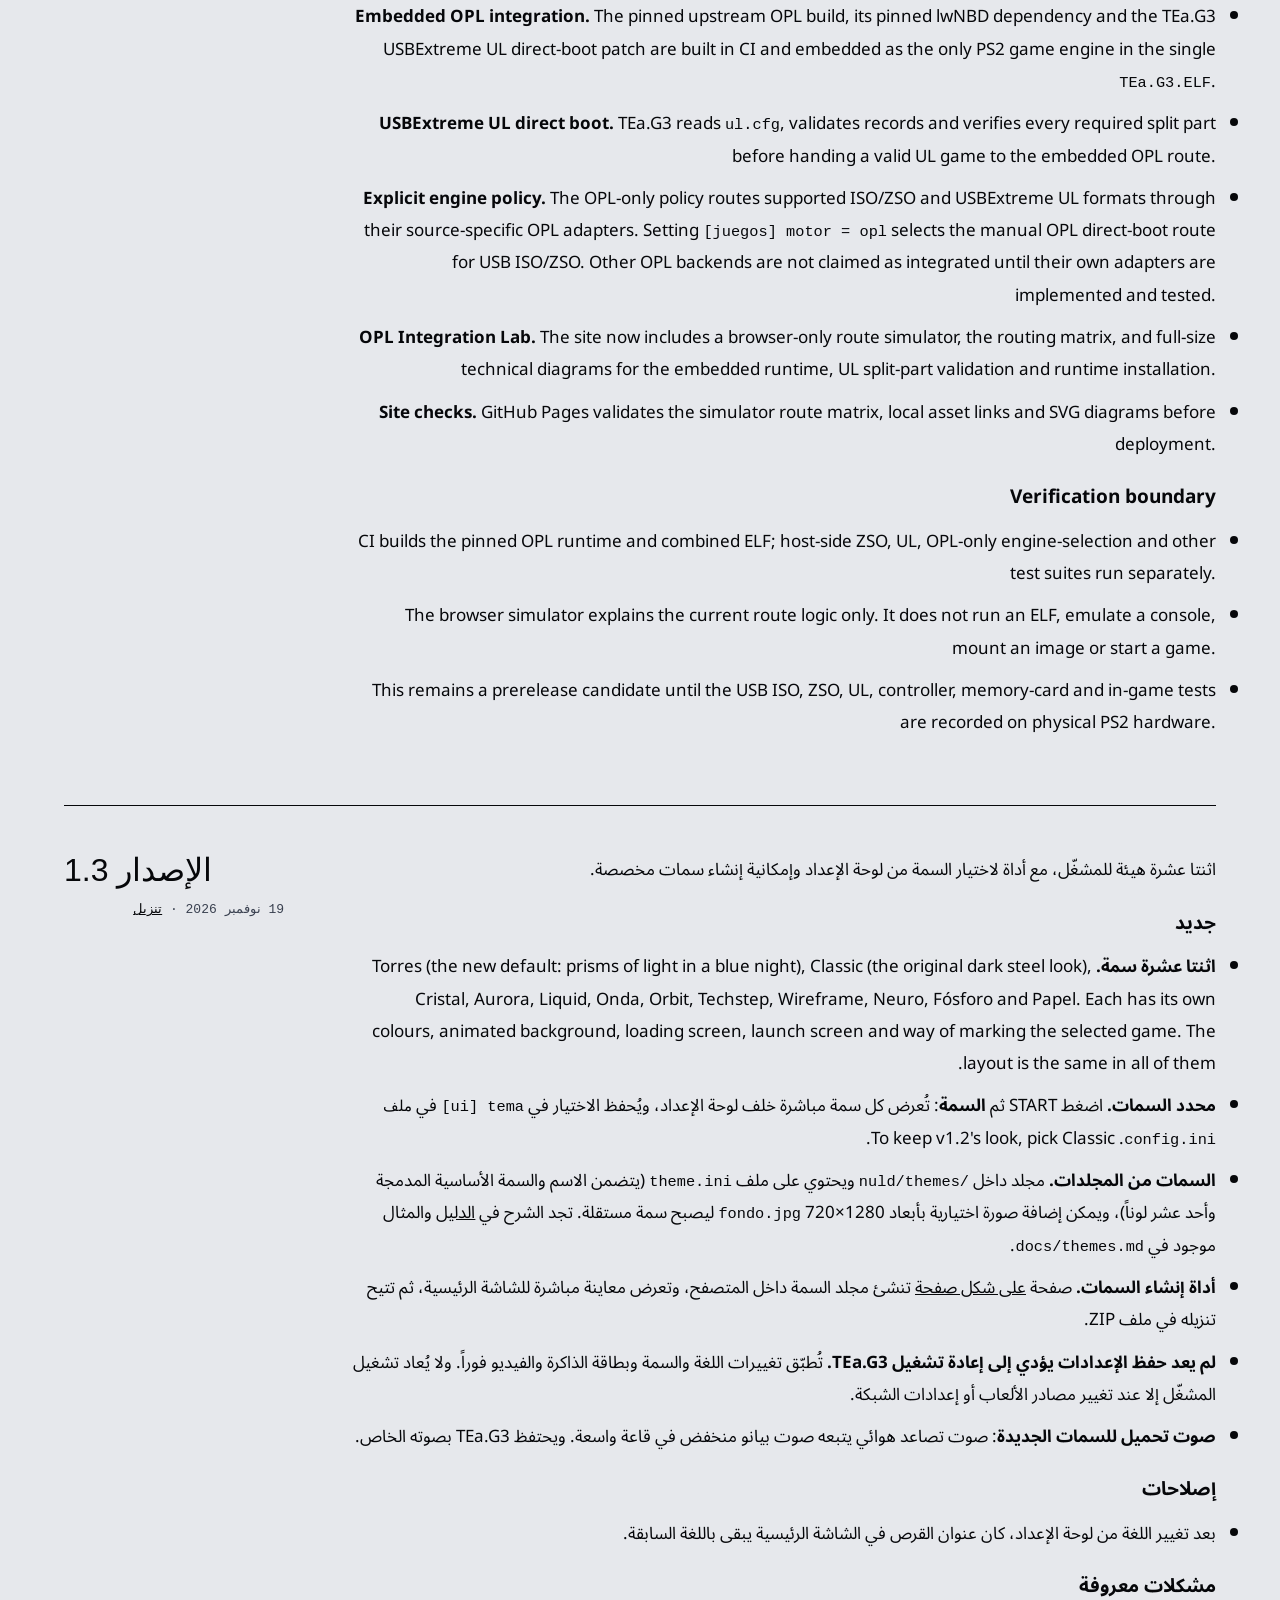
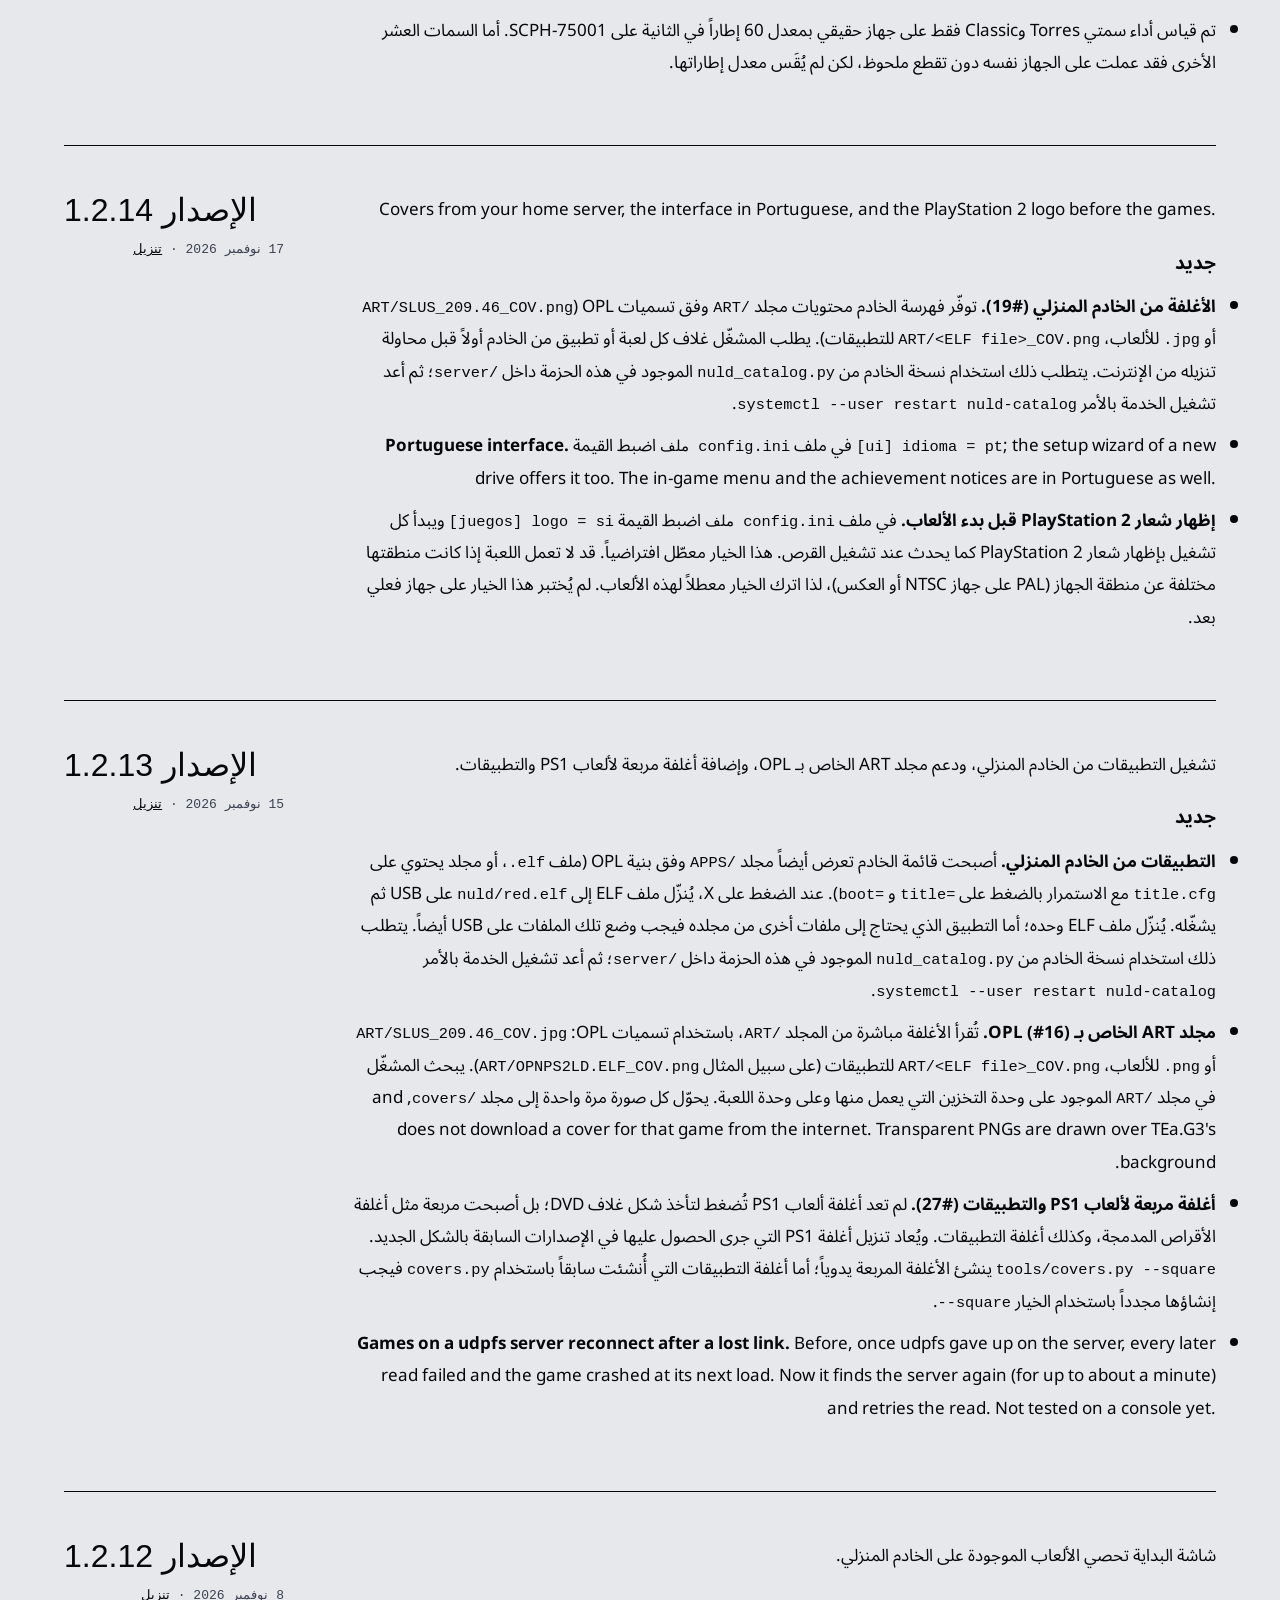
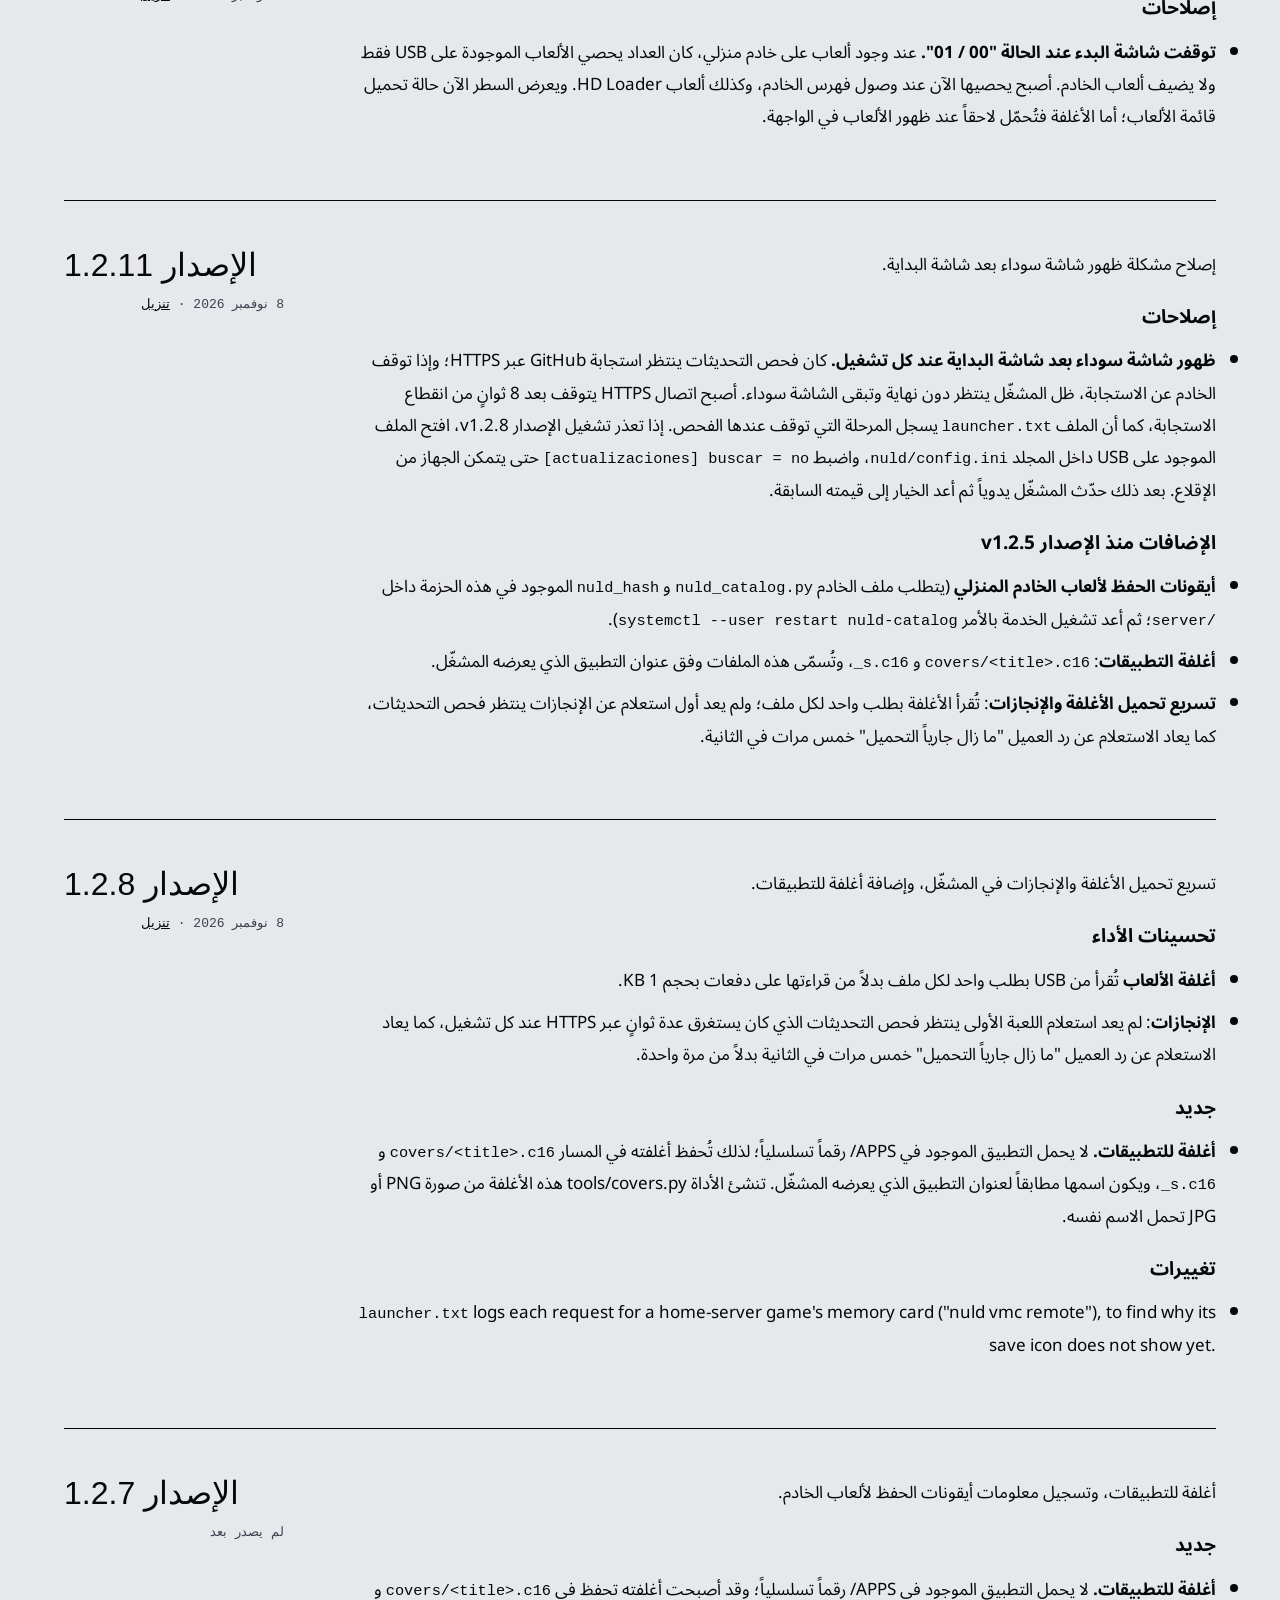
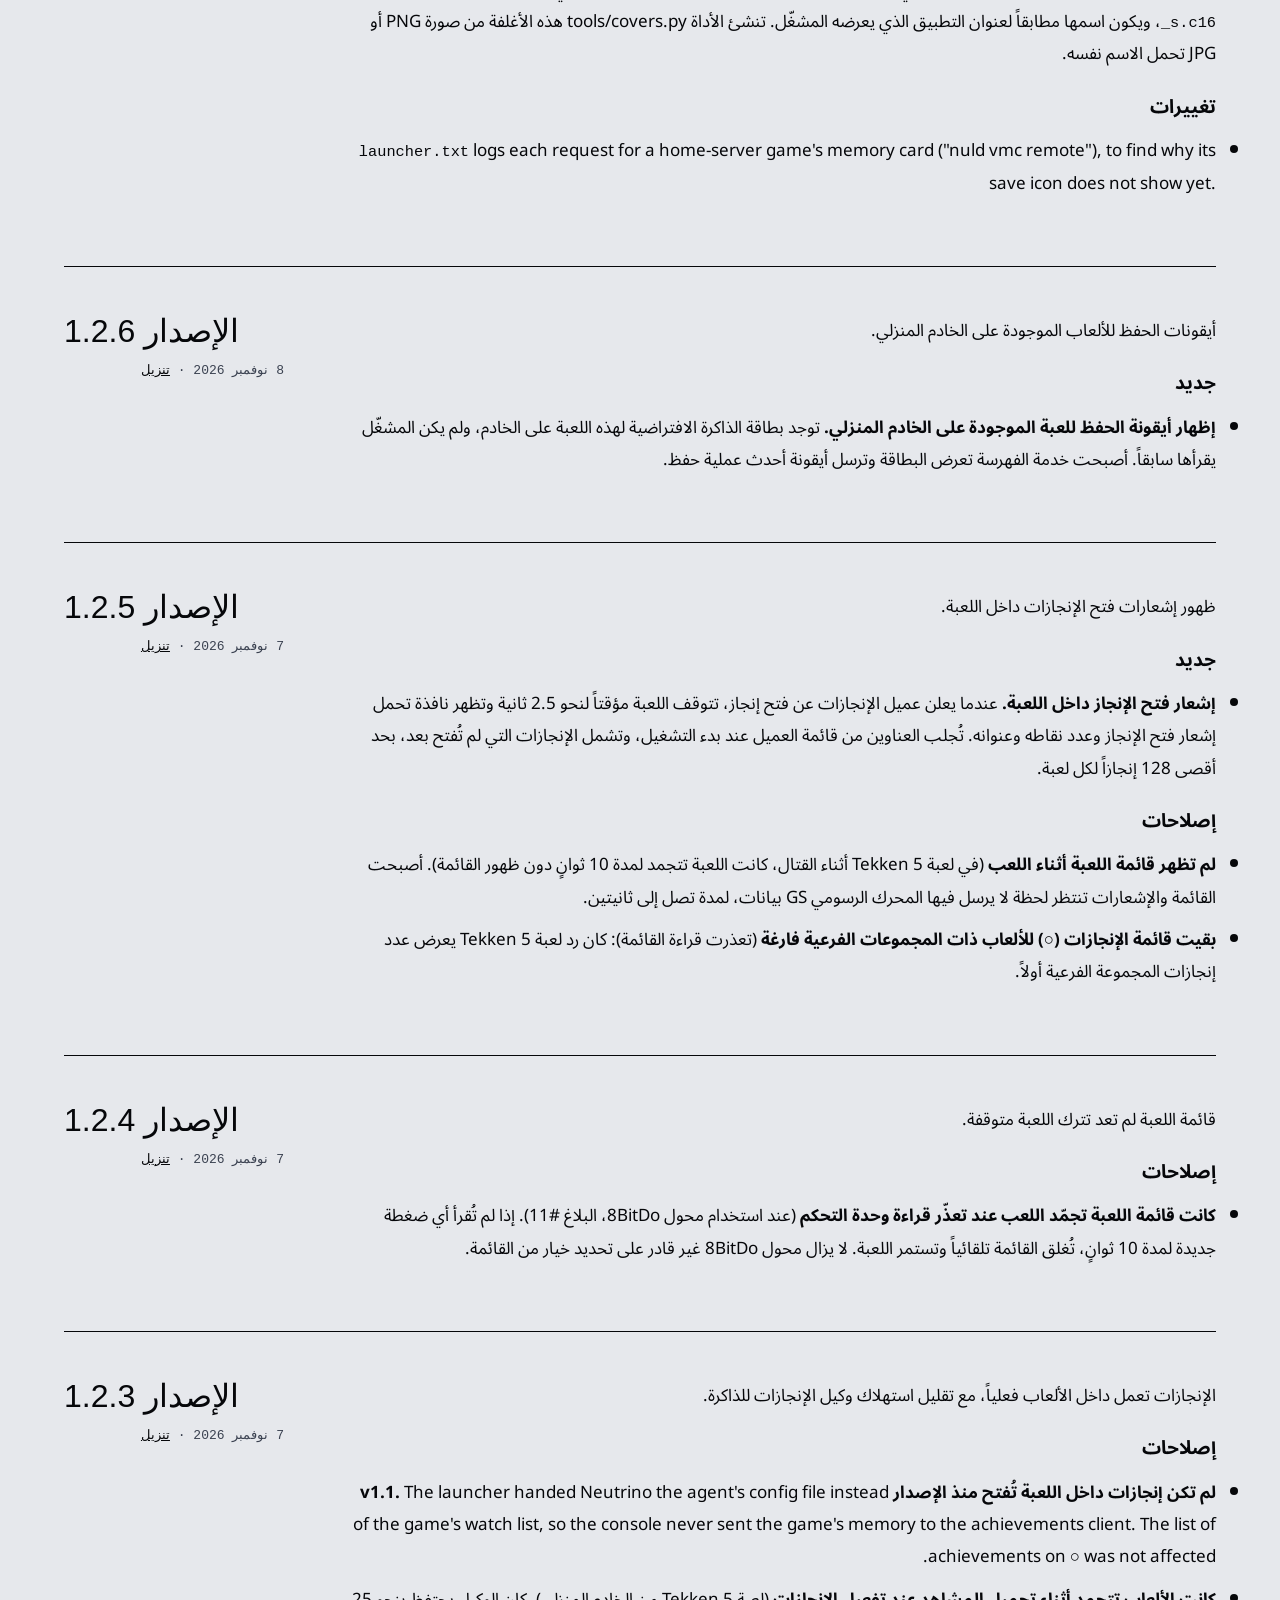
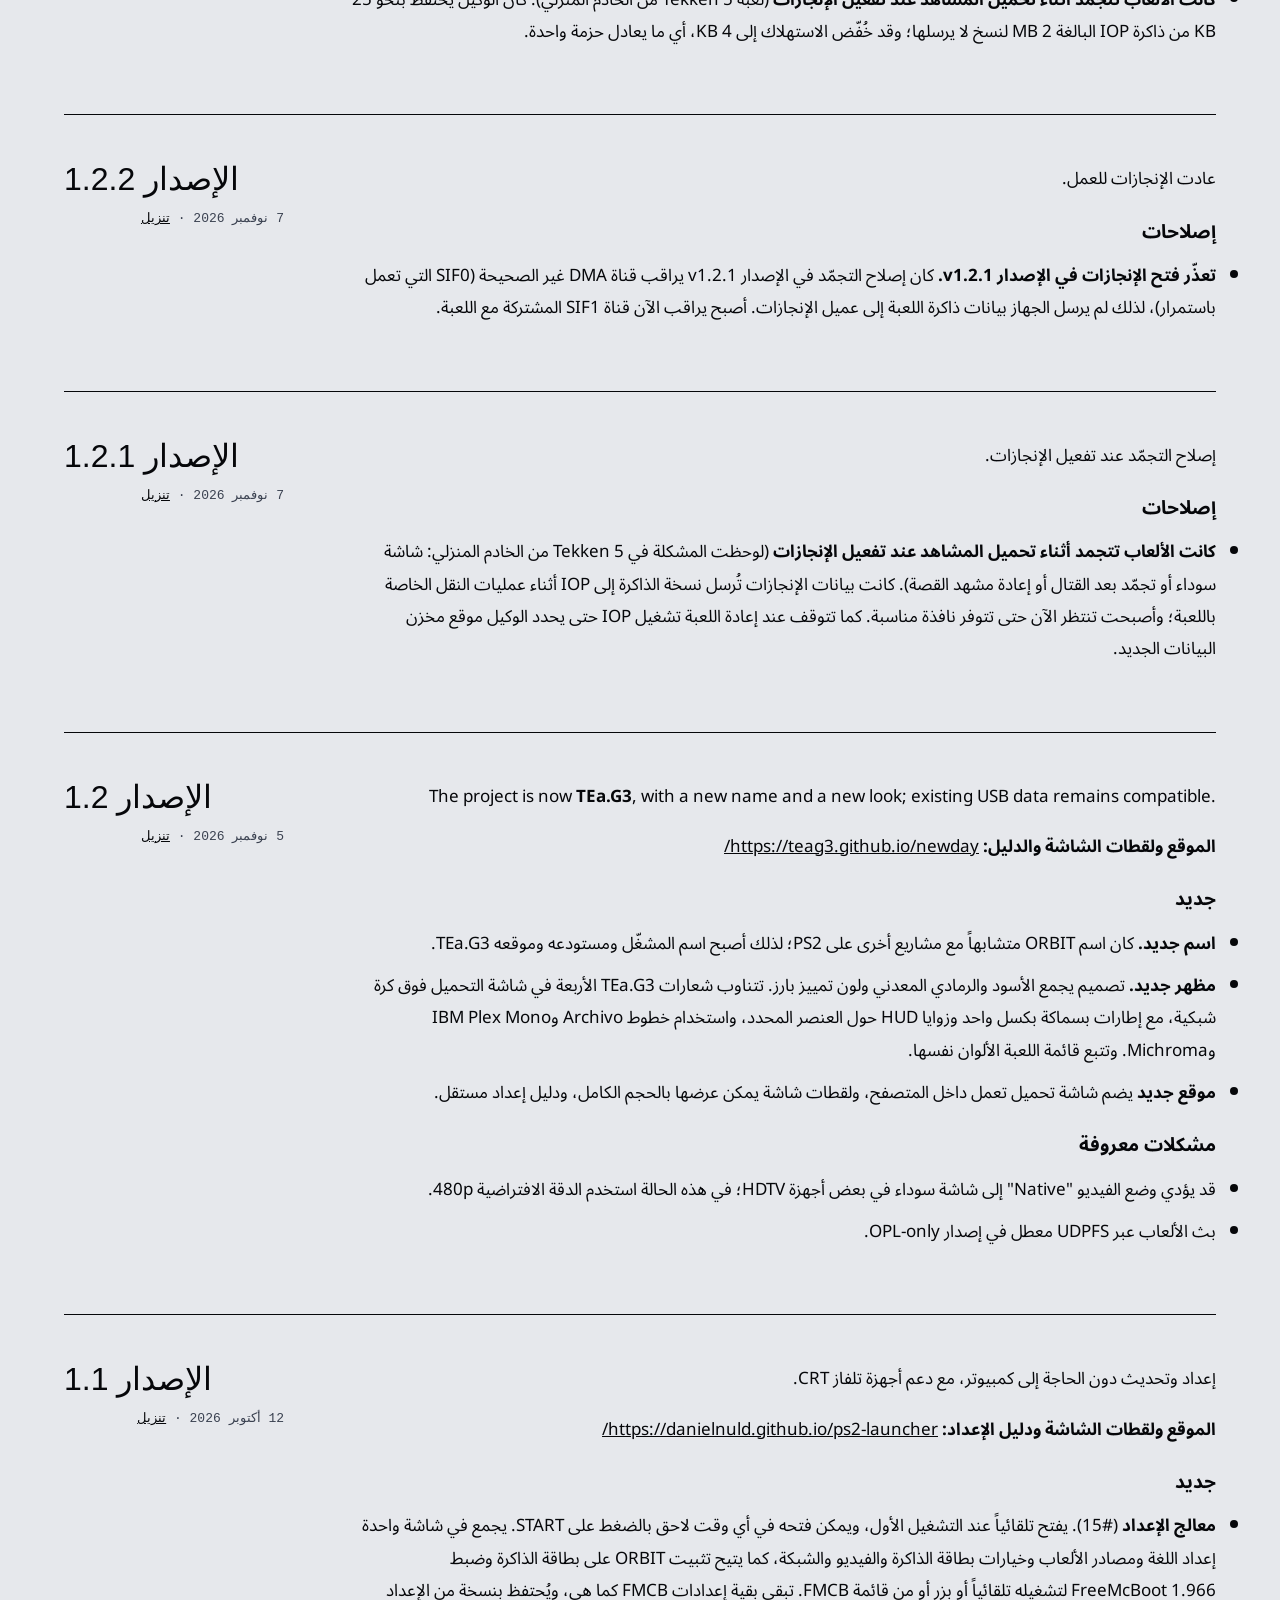
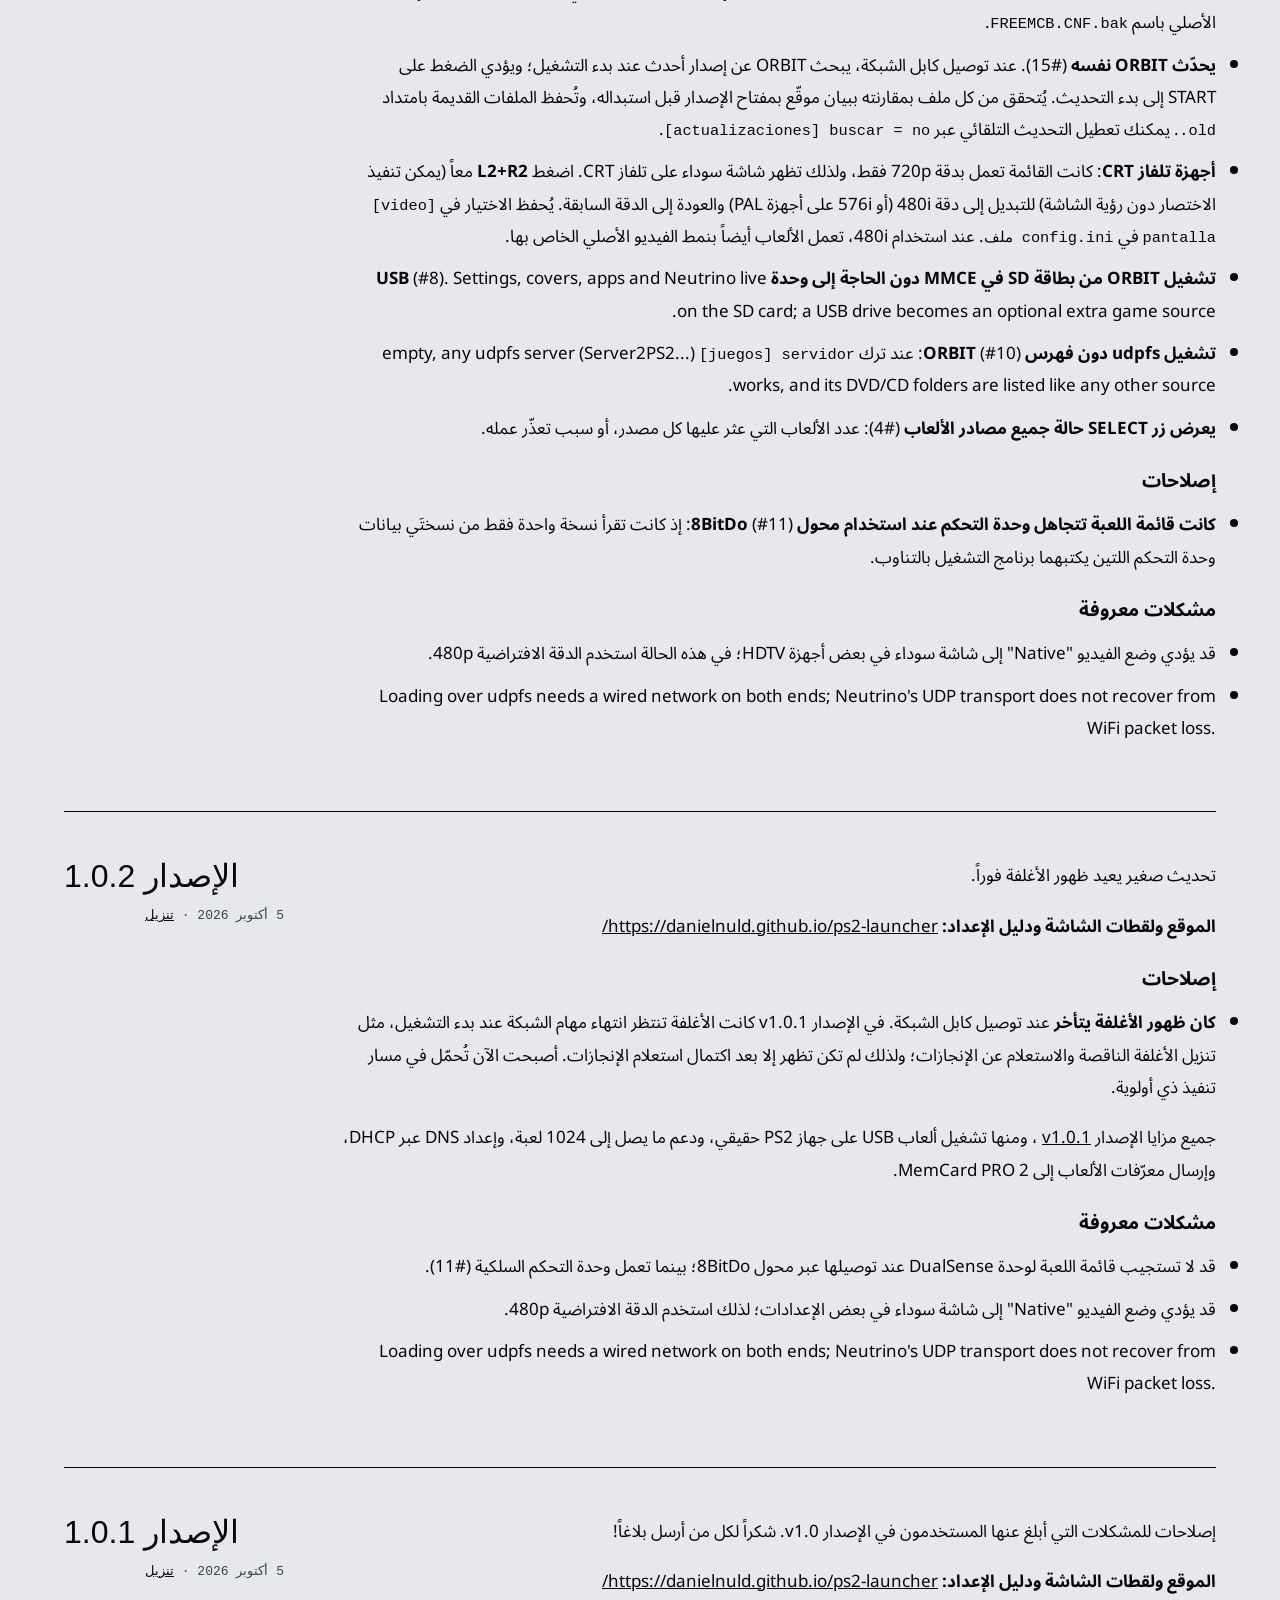
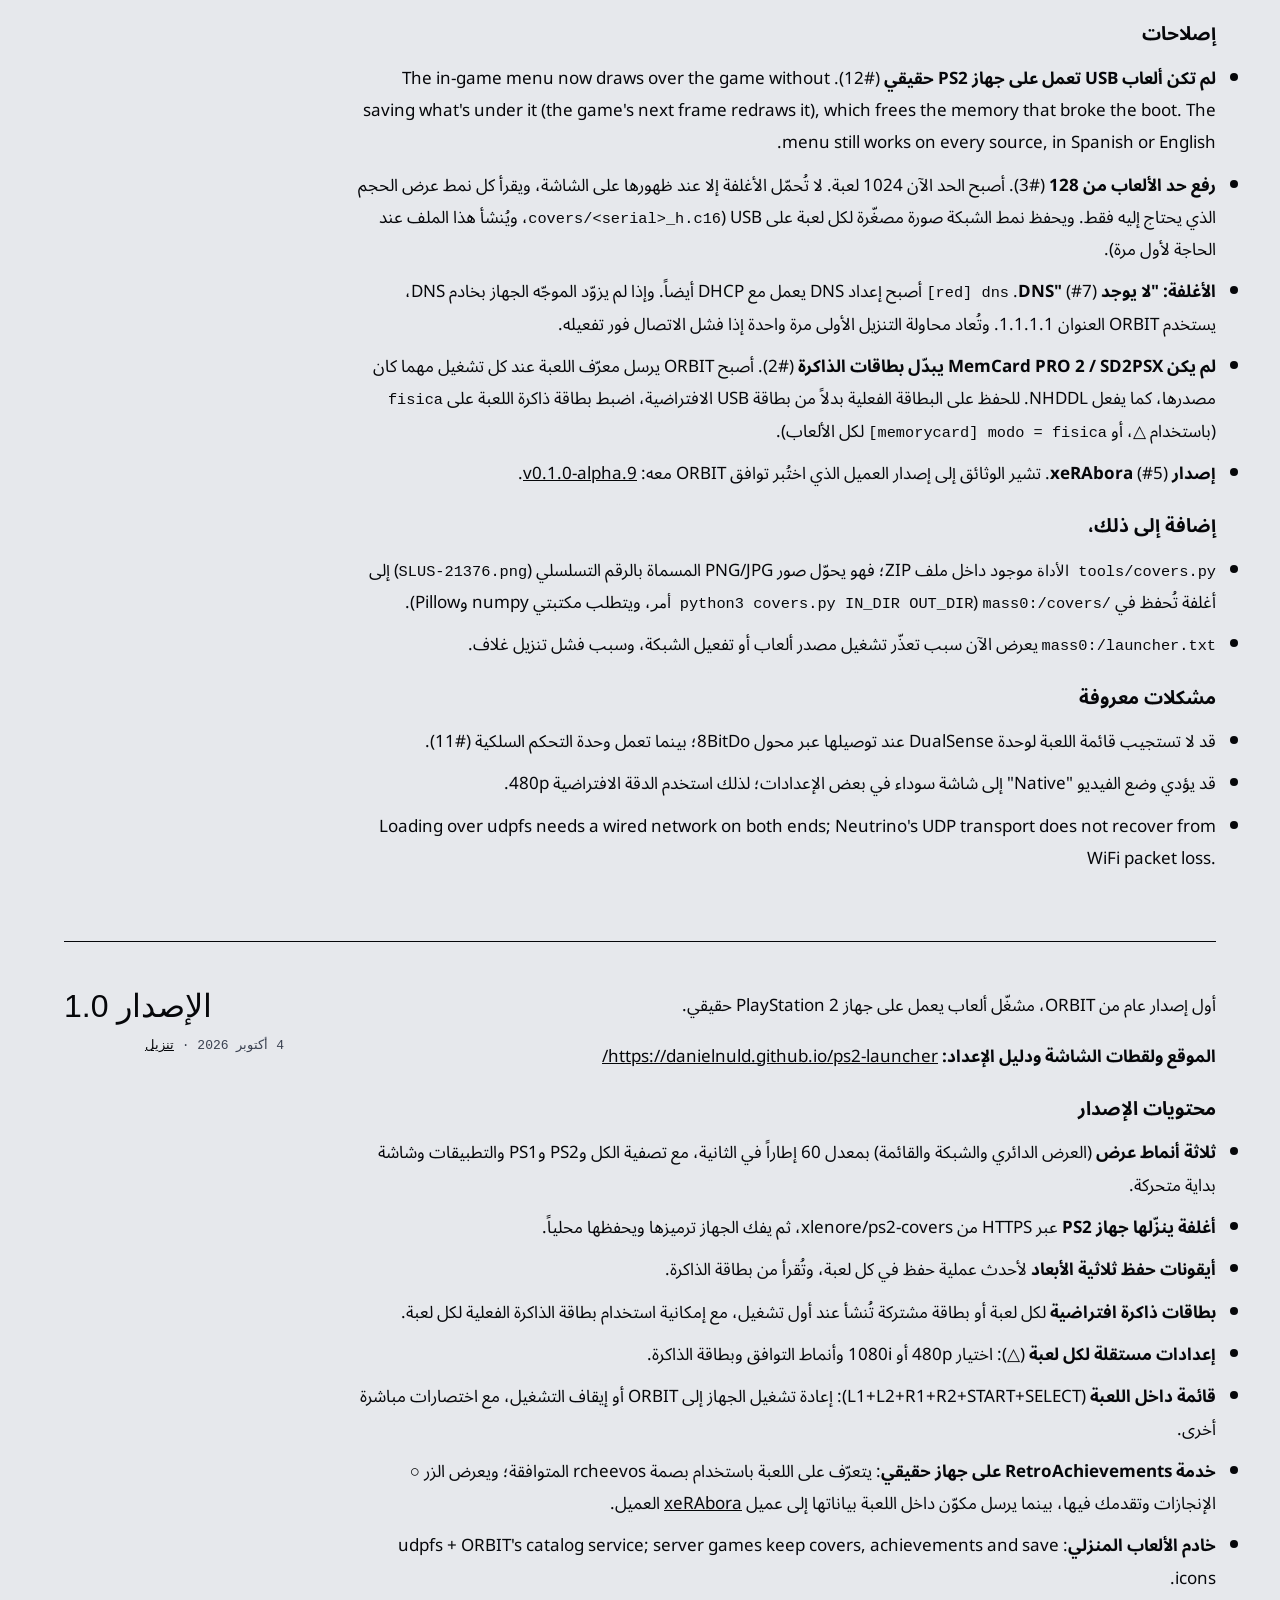
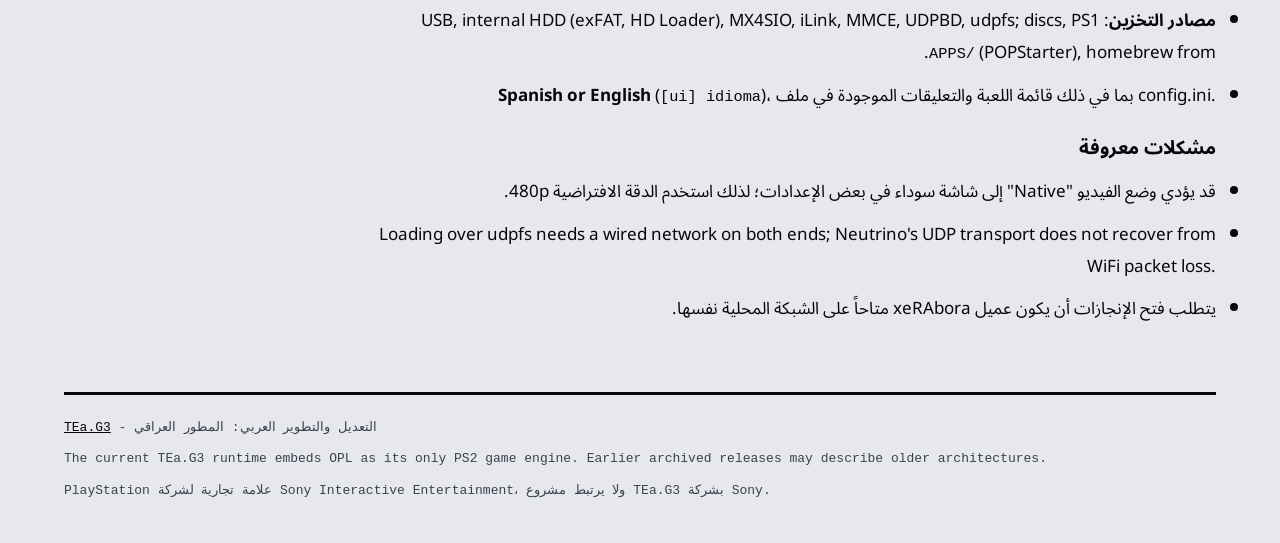
==== commit 37b7e61c: "release: point site and acceptance record to v1.3.14" ====
--- a/site/changelog.html
+++ b/site/changelog.html
@@ -29,6 +29,28 @@
     <p>Newest first. Called ORBIT until v1.1. Each version's zip and checksums are on its release page.</p>
   </header>
 
+  <section class="chapter" id="v1.3.14">
+    <header><b>1.3.14</b><h2 class="mono">2026-11-28 · <a href="https://github.com/TEaG3/newday/releases/tag/arabic-v1.3.14">stable software release</a></h2></header>
+    <div>
+      <p>A single-ELF Arabic TEa.G3 software release with OPL as its only PS2 game engine. The package is published and its SHA-256 assets are available. Physical PS2 acceptance is intentionally not claimed.</p>
+      <h3>Included</h3>
+      <ul>
+        <li><b>Safe staged catalogue.</b> Candidate scans are isolated from the active list. Snapshot/Diff uses stable keys, migrates typed per-game sidecars, preserves selection and worker indices, and publishes between render frames only after readers drain. Failed retirement rolls back to the previous active generation.</li>
+        <li><b>Cancellation and activity gates.</b> Source scans and downloads cooperate with cancellation when gameplay or storage I/O begins. Incomplete candidates are discarded and cannot replace the active catalogue.</li>
+        <li><b>Single PS2 engine.</b> OPL is the only embedded PS2 game runtime. Neutrino remains an inactive UI reference; no second runtime or fallback is packaged.</li>
+        <li><b>Arabic and RTL.</b> The release pipeline checks the Arabic OPL translation and embeds the Arabic font; the font self-test passes with 509 glyphs.</li>
+        <li><b>Published package.</b> Download <a href="https://github.com/TEaG3/newday/releases/download/arabic-v1.3.14/TEa.G3-Complete-Package.zip">TEa.G3-Complete-Package.zip</a> and verify it with <a href="https://github.com/TEaG3/newday/releases/download/arabic-v1.3.14/SHA256SUMS.txt">SHA256SUMS.txt</a>.</li>
+      </ul>
+      <h3>Verification boundary</h3>
+      <ul>
+        <li>The release workflow built OPL, embedded one OPL runtime asset, built TEa.G3.ELF, and passed package CRC validation. The master baseline also passed 114 host tests and CodeQL.</li>
+        <li>ISO/ZSO/UL and HDD/APA evidence is automated or host-side only. No physical PS2 game boot or sustained-read success is claimed.</li>
+        <li>Periodic live catalogue monitoring remains disabled until target semaphore, USB removal/reinsert, IGR and concurrency tests pass.</li>
+        <li>SMB, UDPBD, UDPFS game streaming and MMCE game-source launching remain disabled.</li>
+      </ul>
+    </div>
+  </section>
+
   <section class="chapter" id="v1.3.13">
     <header><b>1.3.13</b><h2 class="mono">2026-11-26 · <a href="https://github.com/TEaG3/newday/releases/tag/arabic-v1.3.13">stable software release</a></h2></header>
     <div>
